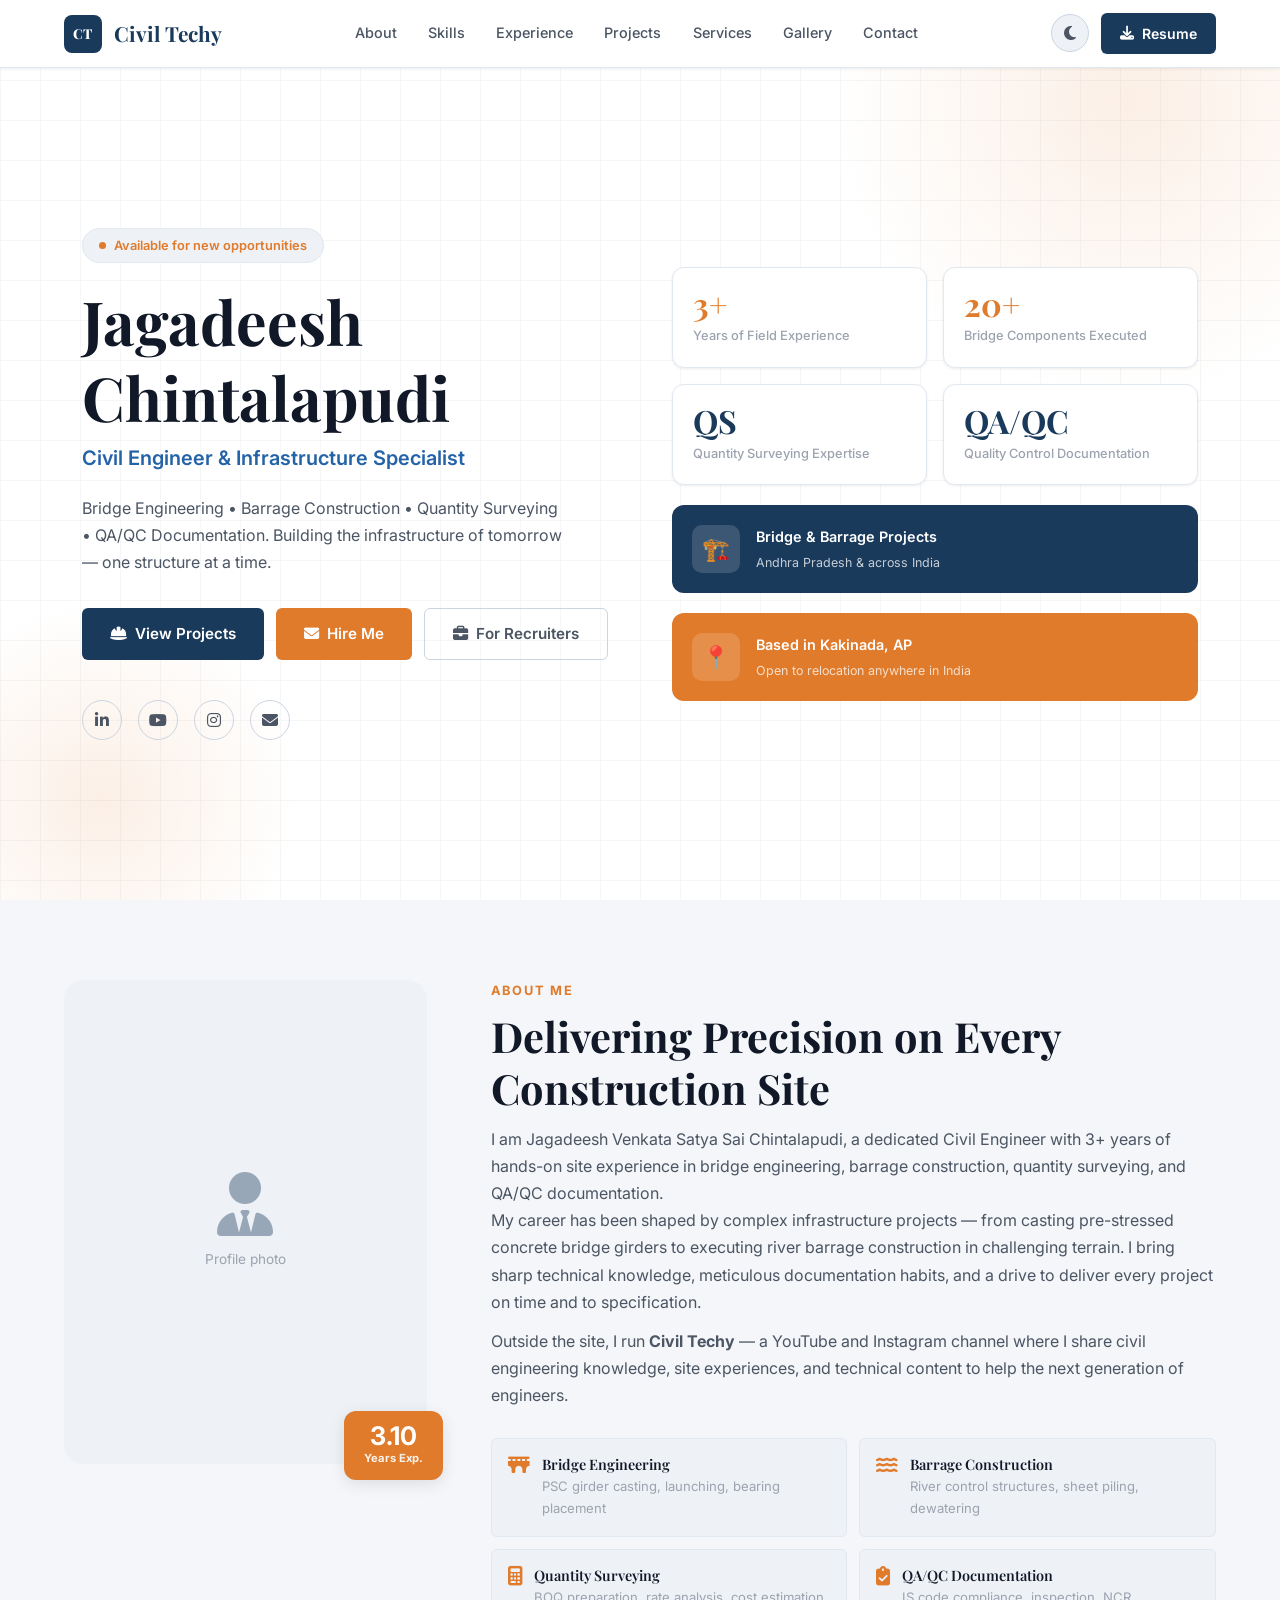
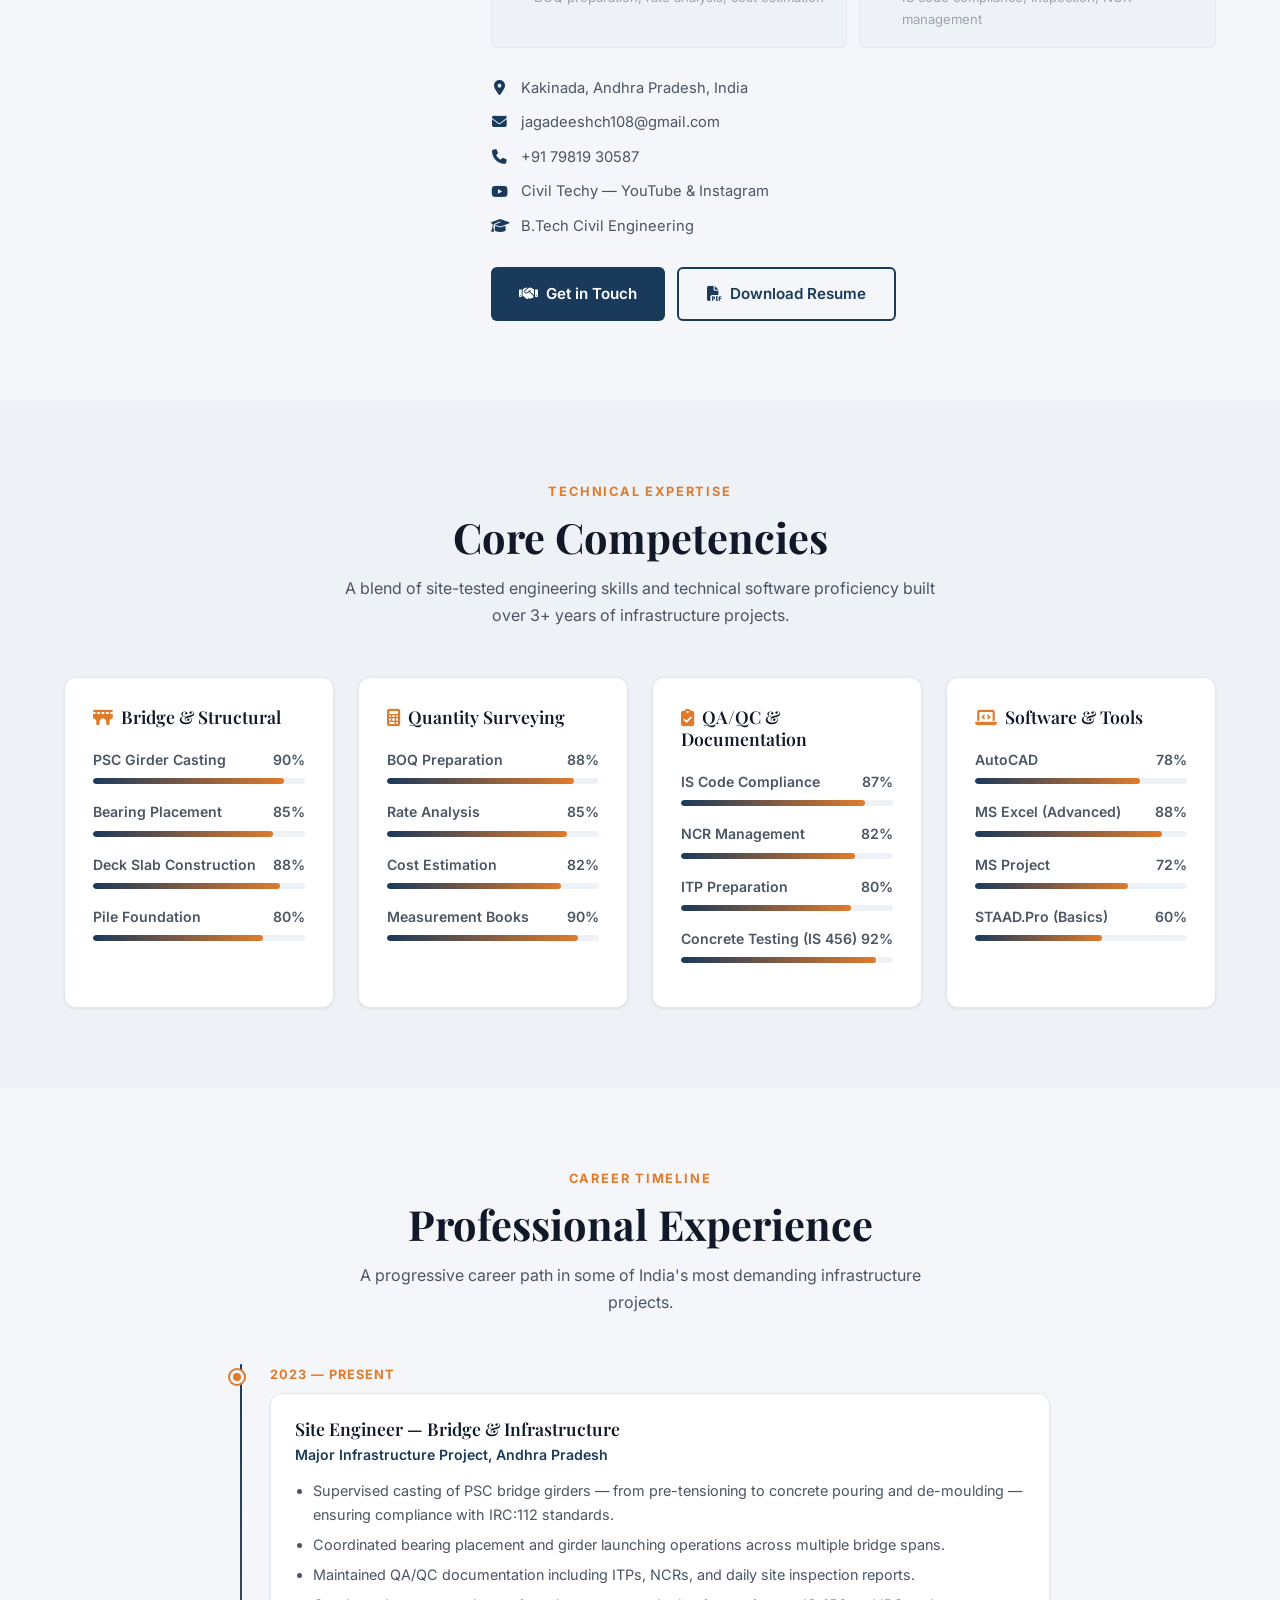
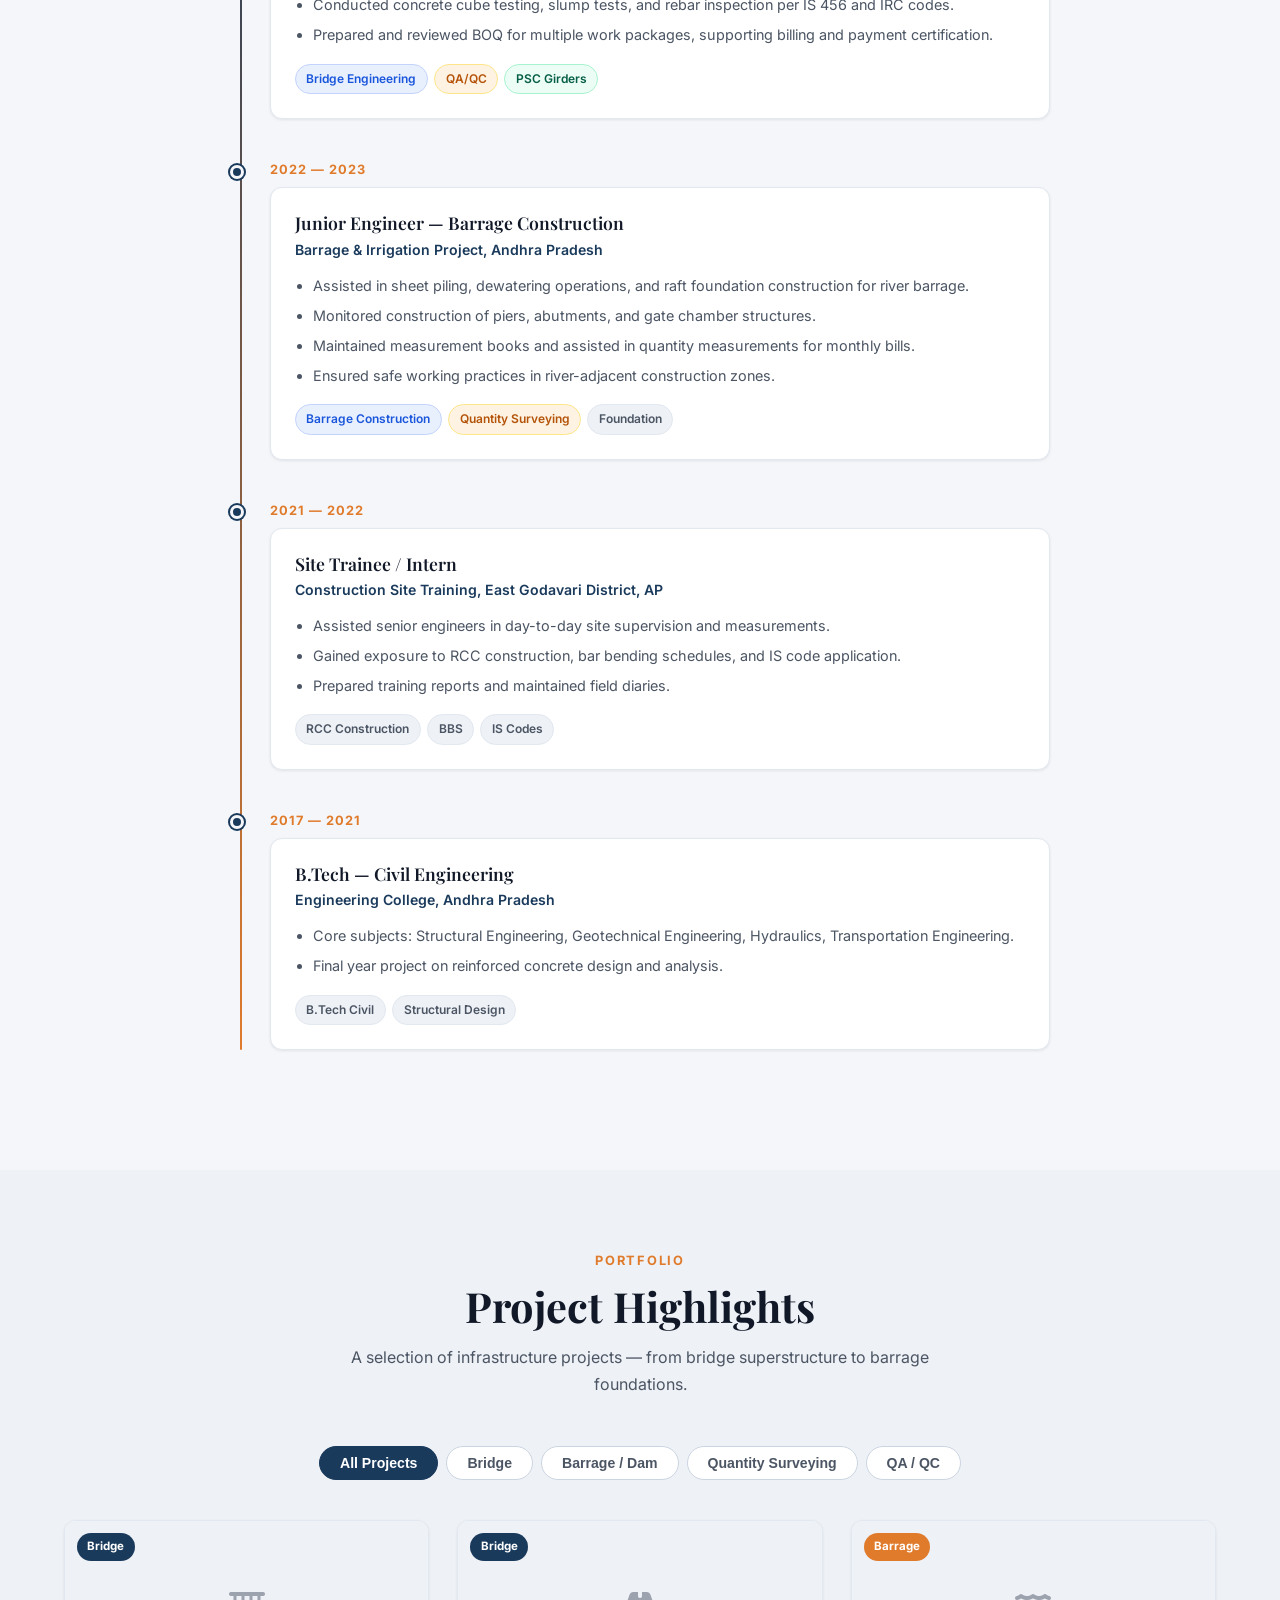
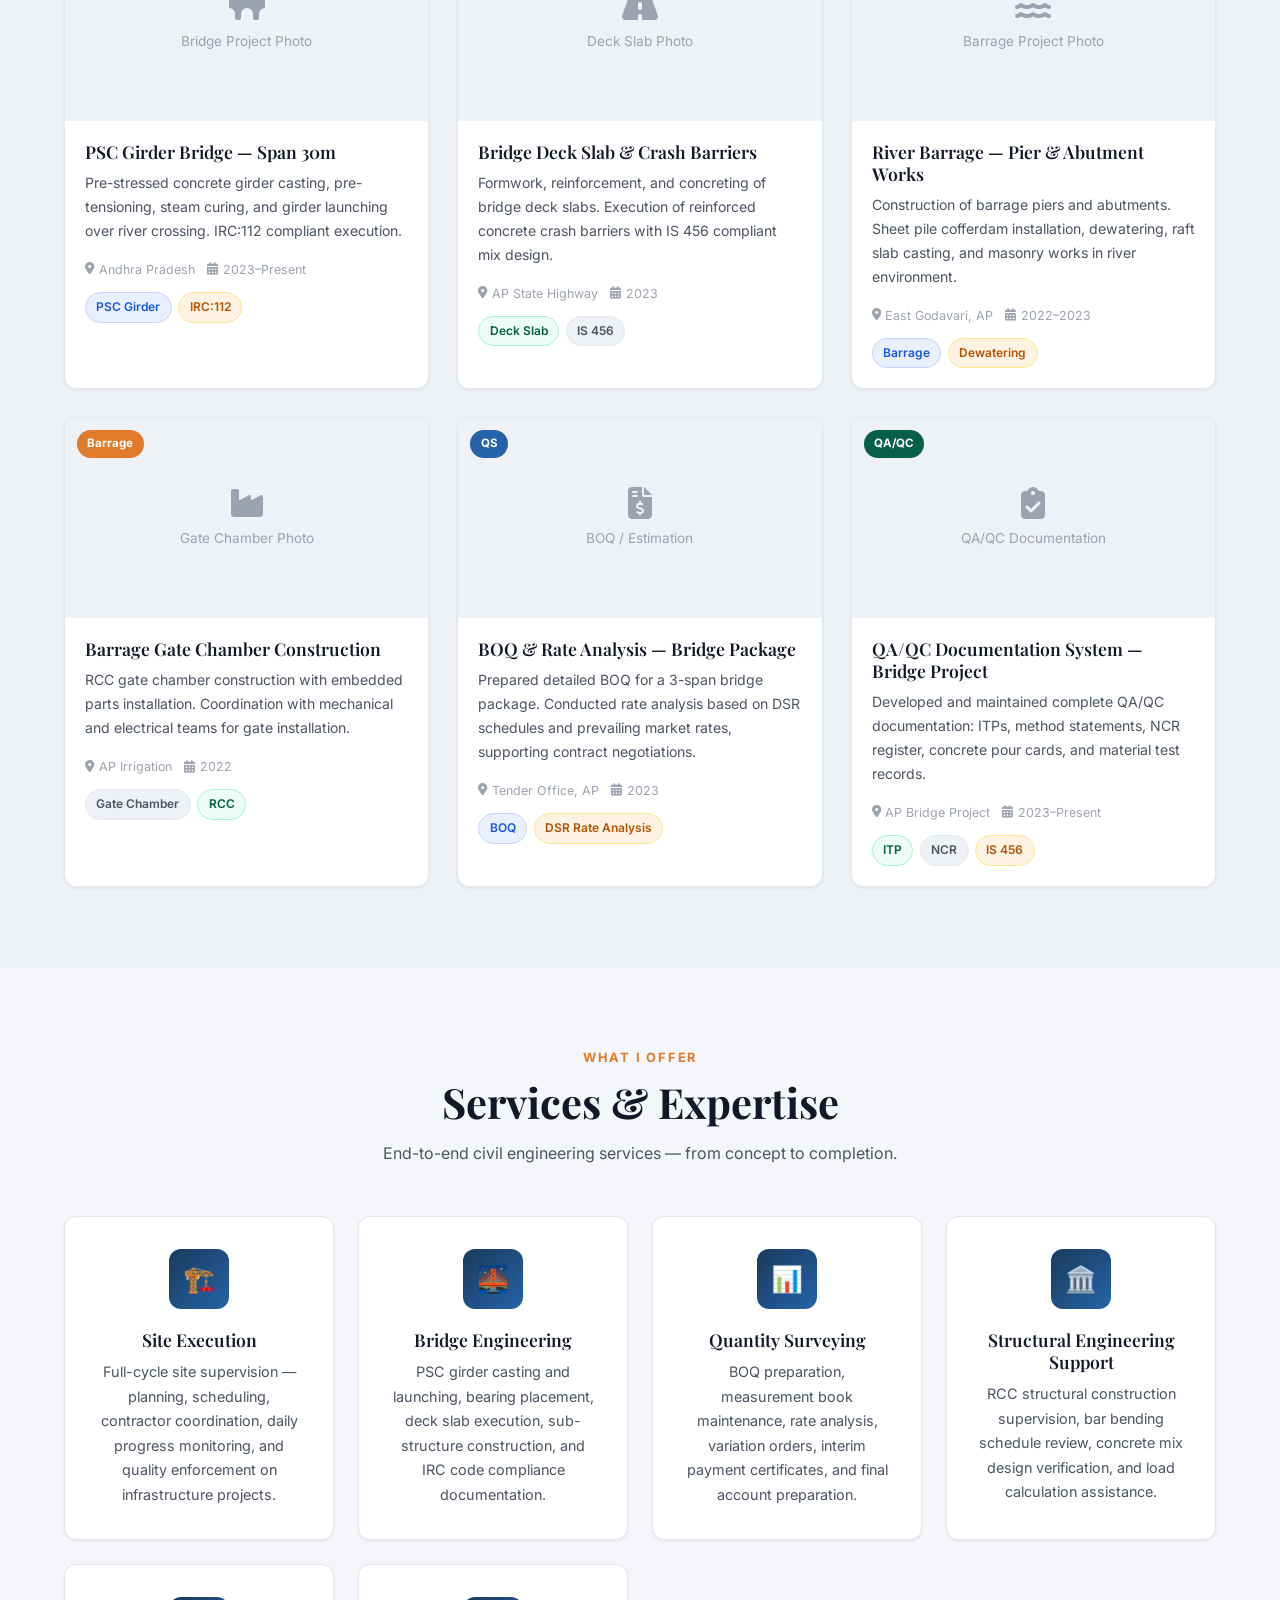
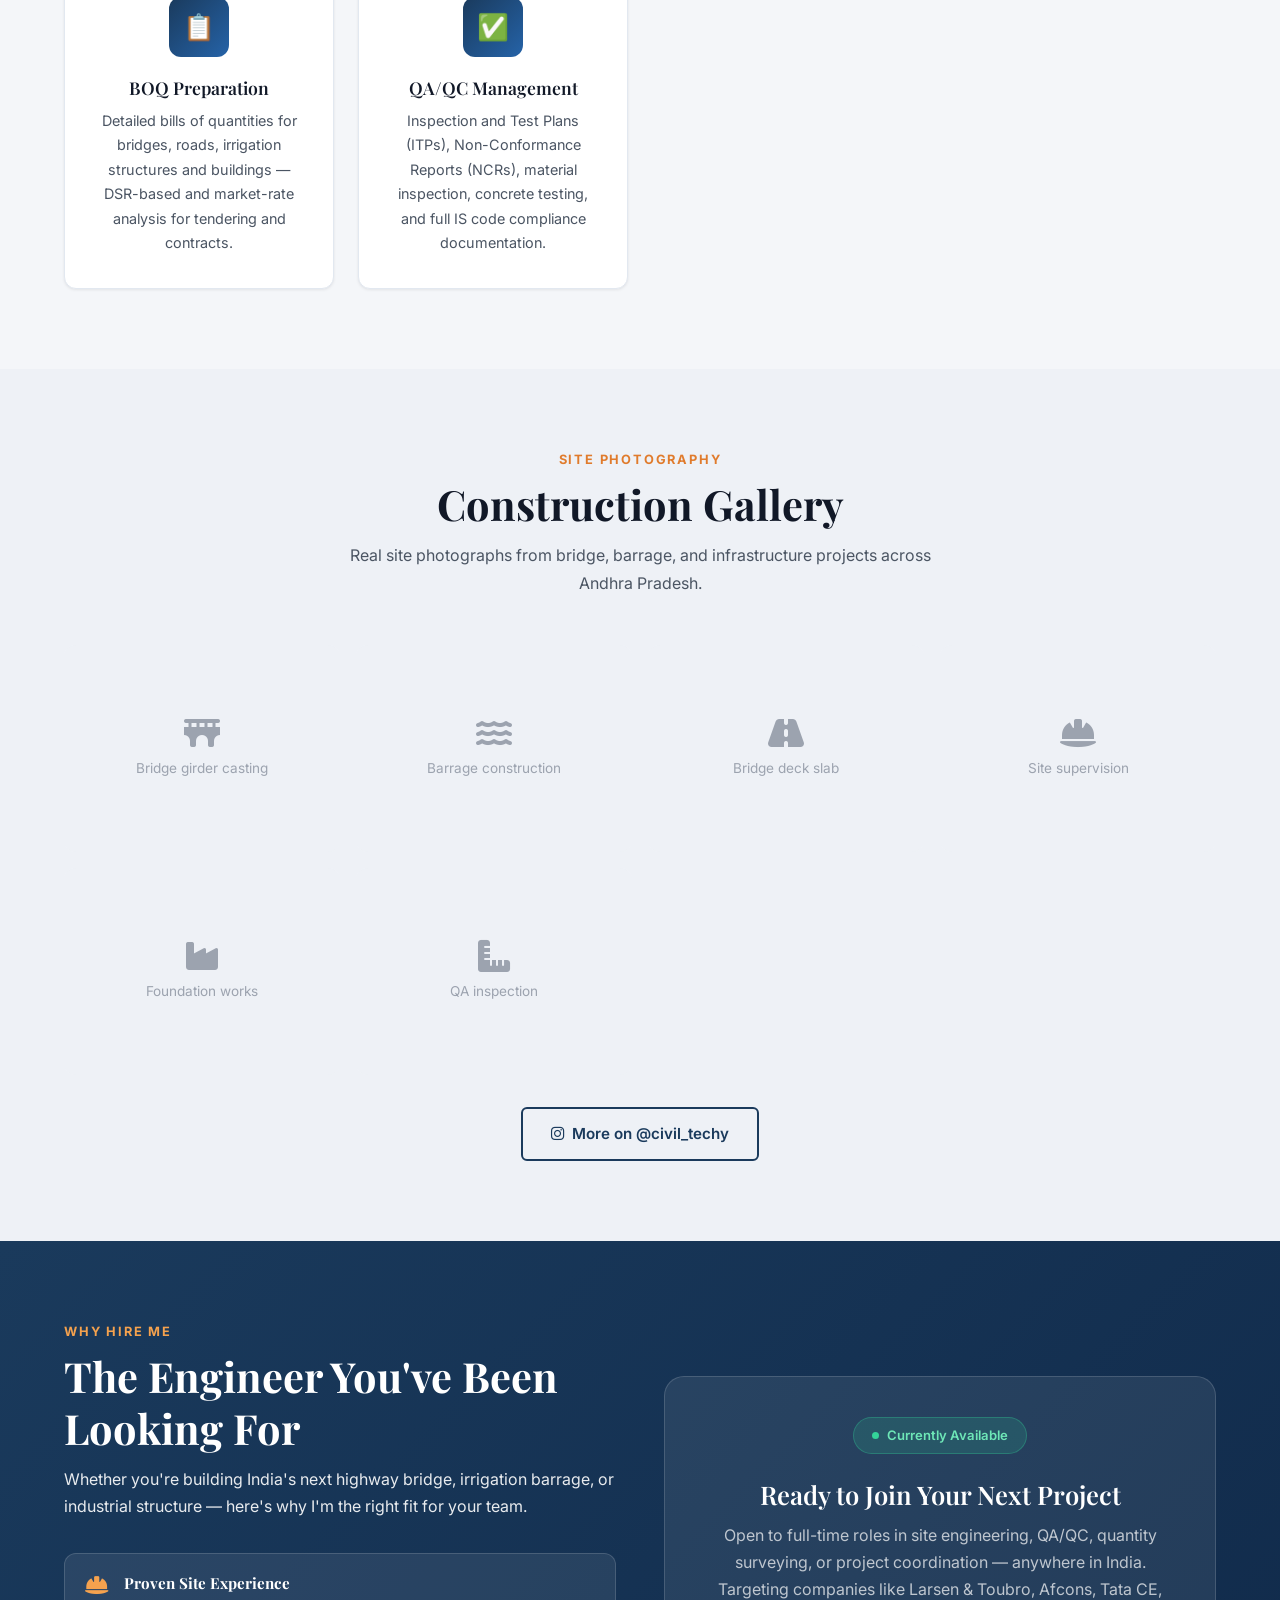
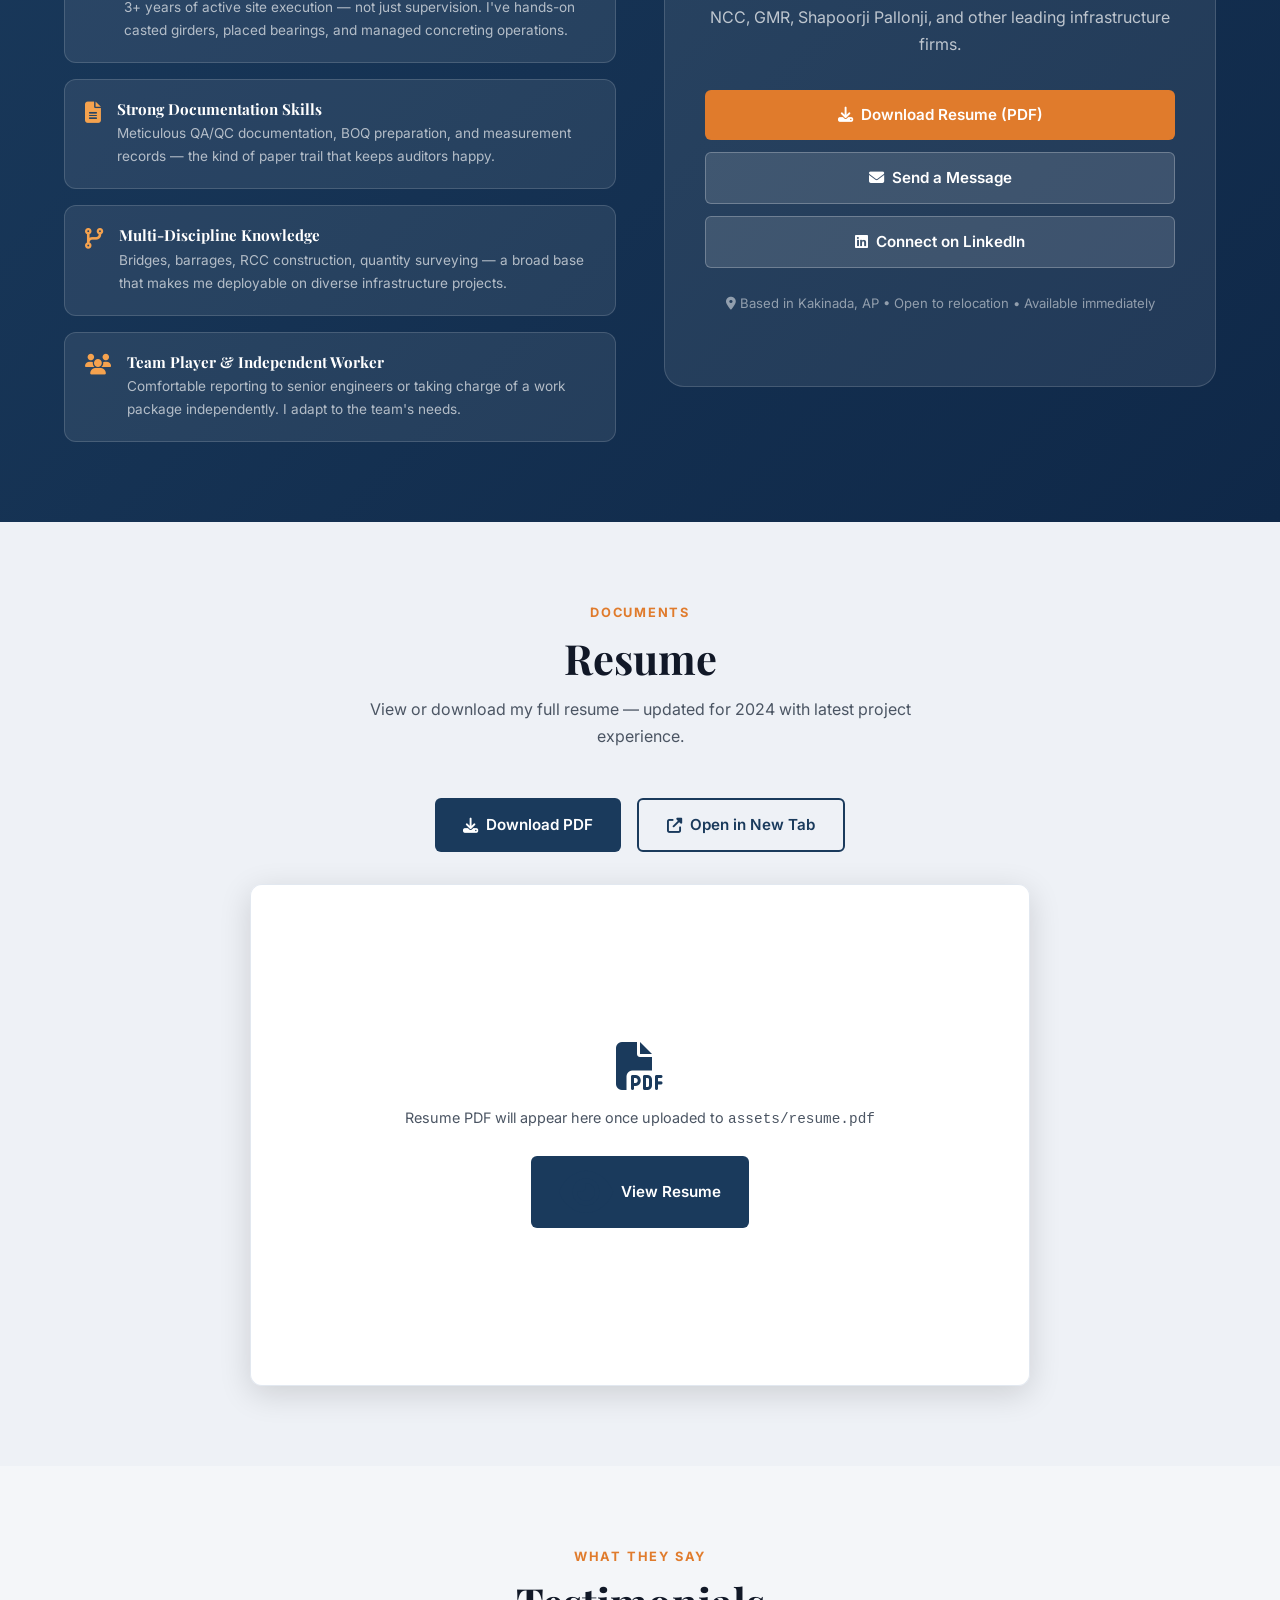
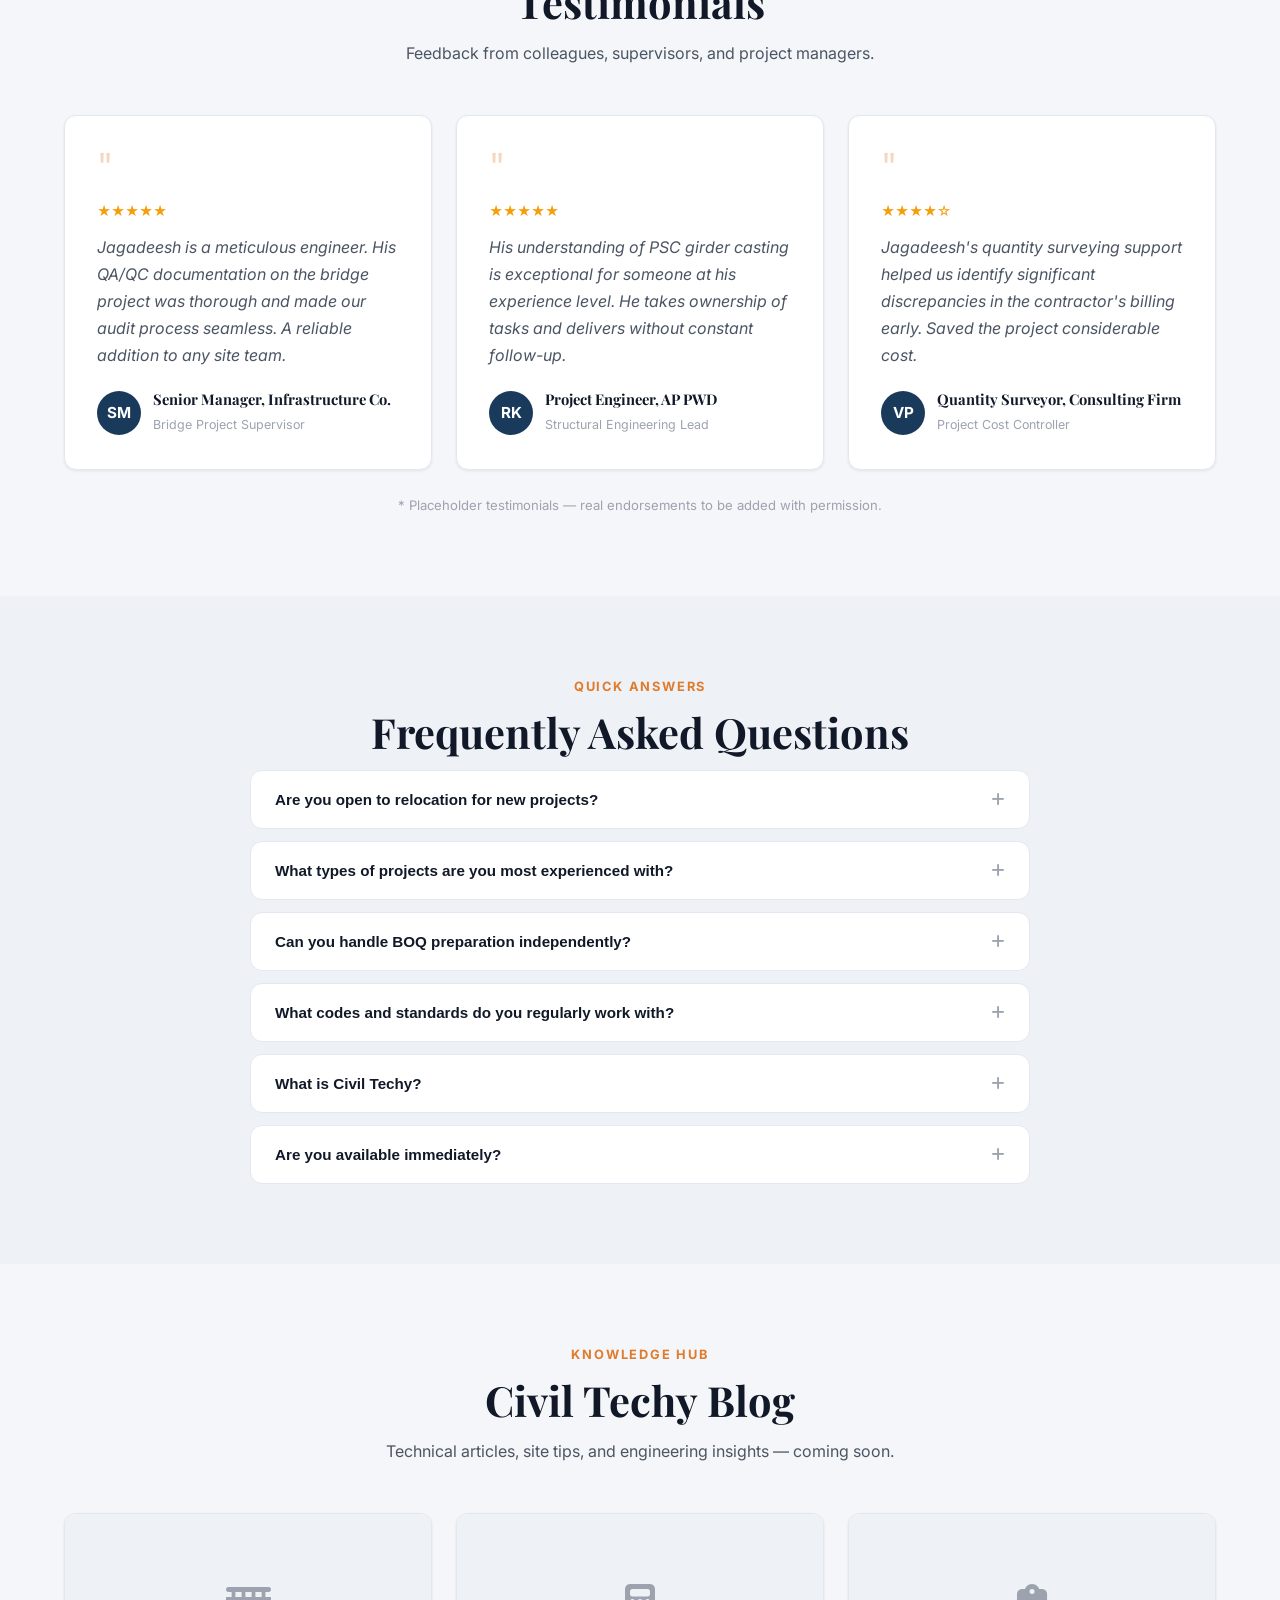
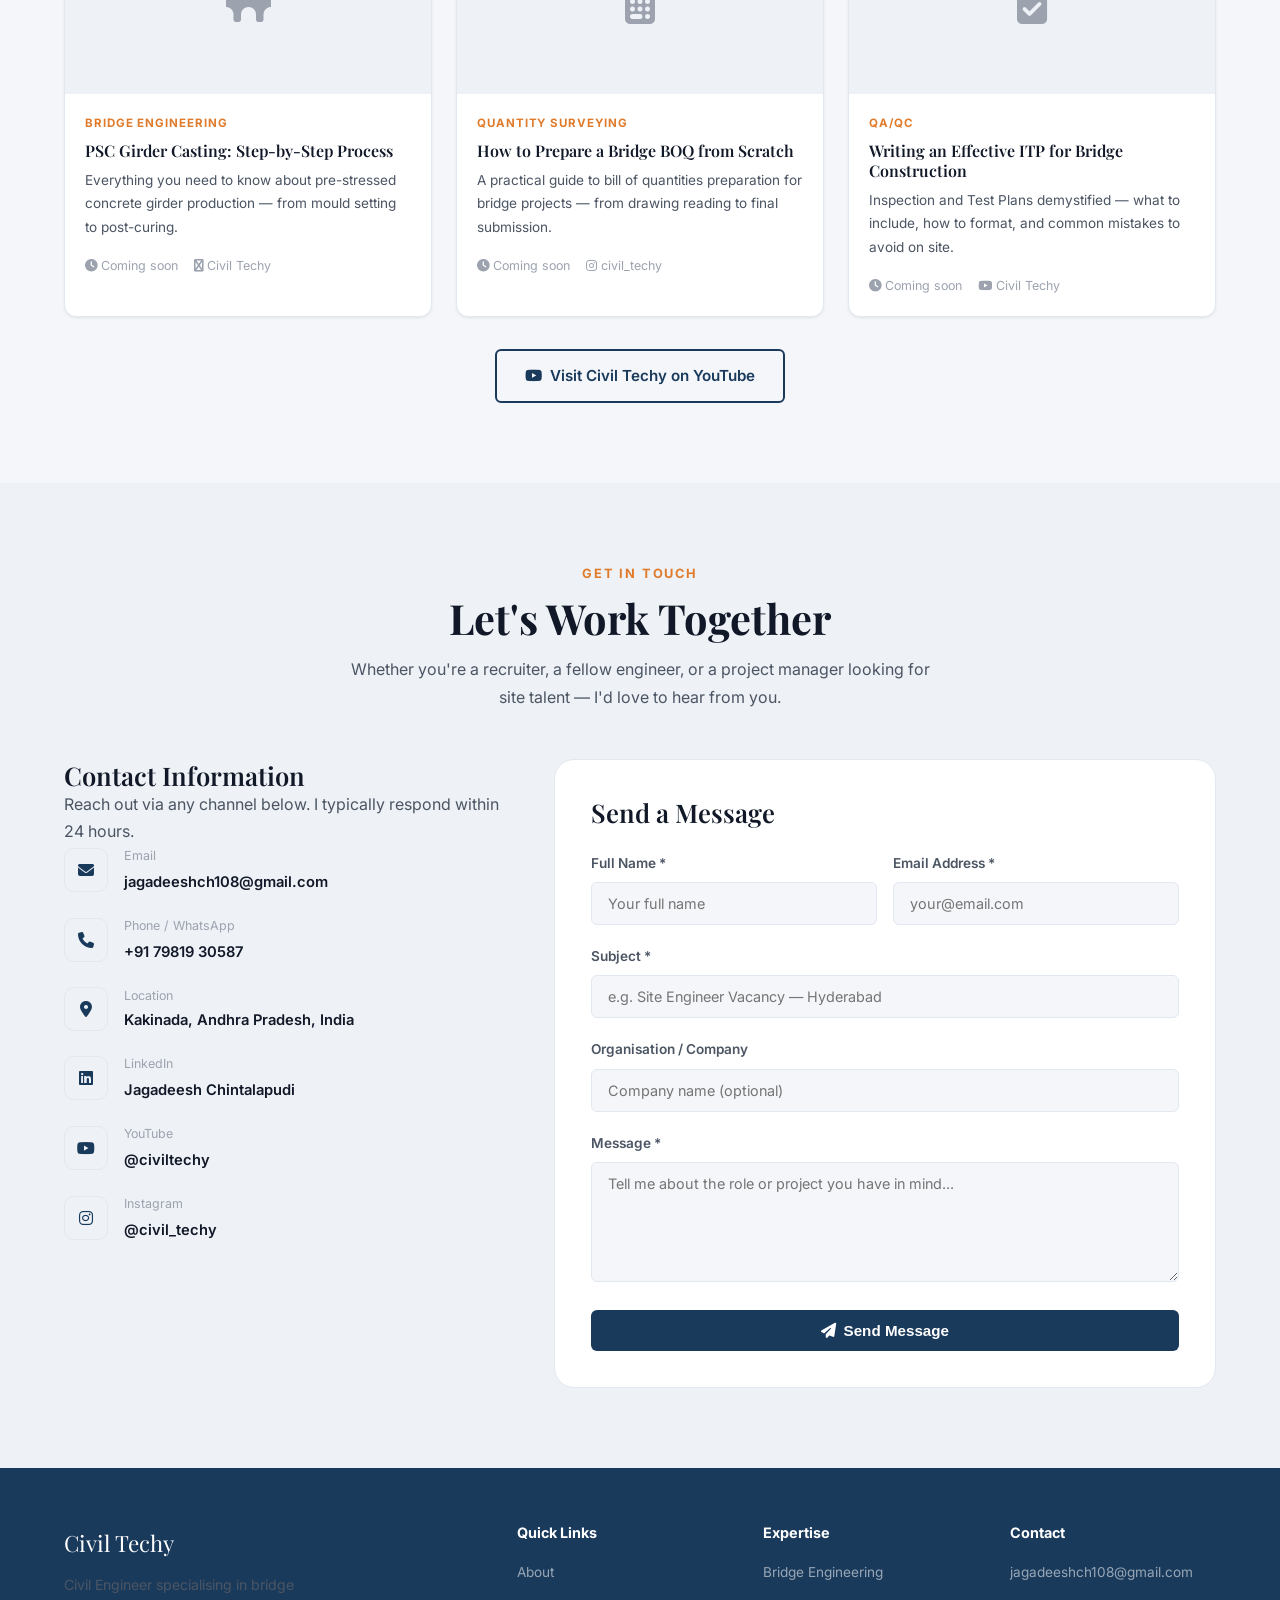
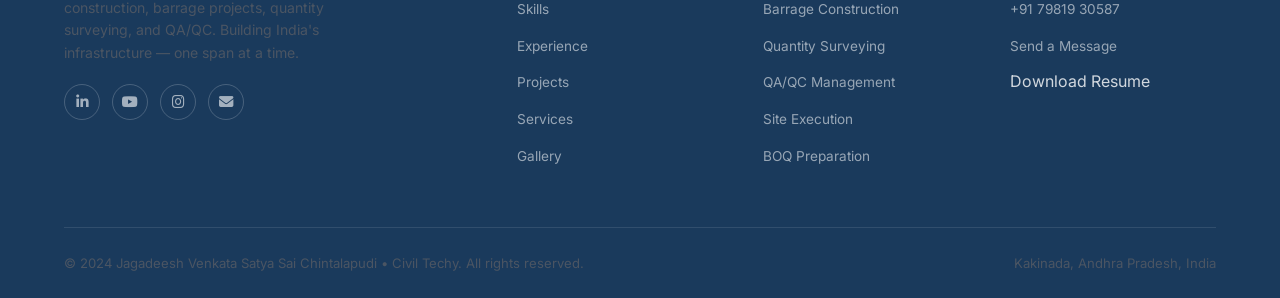
==== index.html @ 666340fe "Update index.html" ====
<!DOCTYPE html>
<html lang="en" data-theme="light">
<head>
  <!-- ── META ── -->
  <meta charset="UTF-8" />
  <meta name="viewport" content="width=device-width, initial-scale=1.0" />
  <meta name="description" content="Jagadeesh Venkata Satya Sai Chintalapudi — Civil Engineer specialising in Bridge Engineering, Barrage Construction, Quantity Surveying and QA/QC. Based in Kakinada, Andhra Pradesh." />
  <meta name="keywords" content="civil engineer, bridge engineering, barrage construction, quantity surveying, QA QC, Larsen Toubro, Afcons, NCC, infrastructure, Kakinada, Andhra Pradesh, Civil Techy" />
  <meta name="author" content="Jagadeesh Venkata Satya Sai Chintalapudi" />
  <meta property="og:title" content="Jagadeesh Chintalapudi — Civil Engineer Portfolio" />
  <meta property="og:description" content="Bridge & Infrastructure Engineer | 3+ Years Experience | QA/QC | Quantity Surveying" />
  <meta property="og:type" content="website" />
  <title>Jagadeesh Chintalapudi | Civil Engineer — Bridge & Infrastructure</title>

  <!-- ── JSON-LD STRUCTURED DATA ── -->
  <script type="application/ld+json">
  {
    "@context": "https://schema.org",
    "@type": "Person",
    "name": "Jagadeesh Venkata Satya Sai Chintalapudi",
    "jobTitle": "Civil Engineer",
    "description": "Civil Engineer specialising in Bridge Engineering, Barrage Construction, Quantity Surveying and QA/QC documentation with 3+ years of hands-on site experience.",
    "email": "jagadeeshch108@gmail.com",
    "telephone": "+917981930587",
    "address": {
      "@type": "PostalAddress",
      "addressLocality": "Kakinada",
      "addressRegion": "Andhra Pradesh",
      "addressCountry": "IN"
    },
    "url": "https://jagadeesh-civil.github.io",
    "sameAs": [
      "https://www.linkedin.com/in/jagadeeesh-venkata-satya-sai-chintalapudi-1284a1164/",
      "https://www.youtube.com/@civiltechy",
      "https://www.instagram.com/civil_techy"
    ]
  }
  </script>

  <!-- ── FONTS ── -->
  <link rel="preconnect" href="https://fonts.googleapis.com" />
  <link rel="preconnect" href="https://fonts.gstatic.com" crossorigin />
  <link href="https://fonts.googleapis.com/css2?family=Inter:wght@400;500;600;700&family=Playfair+Display:wght@600;700&display=swap" rel="stylesheet" />

  <!-- ── ICONS ── -->
  <link rel="stylesheet" href="https://cdnjs.cloudflare.com/ajax/libs/font-awesome/6.5.0/css/all.min.css" />

  <!-- ── STYLESHEET ── -->
  <link rel="stylesheet" href="style.css">

  <!-- ── PWA MANIFEST ── -->
  <link rel="manifest" href="manifest.json" />
  <meta name="theme-color" content="#1a3a5c" />
</head>

<body>

<!-- ════════════════════════════════════════════════
     NAVIGATION
════════════════════════════════════════════════ -->
<nav class="navbar" role="navigation" aria-label="Main navigation">
  <div class="nav-inner">
    <!-- Logo -->
    <a href="#hero" class="nav-logo" aria-label="Home">
      <span class="logo-badge">CT</span>
      Civil Techy
    </a>

    <!-- Desktop links -->
    <div class="nav-links" role="list">
      <a href="#about"      role="listitem">About</a>
      <a href="#skills"     role="listitem">Skills</a>
      <a href="#experience" role="listitem">Experience</a>
      <a href="#projects"   role="listitem">Projects</a>
      <a href="#services"   role="listitem">Services</a>
      <a href="#gallery"    role="listitem">Gallery</a>
      <a href="#contact"    role="listitem">Contact</a>
    </div>

    <!-- Actions -->
    <div class="nav-actions">
      <button class="theme-btn" onclick="toggleTheme()" aria-label="Toggle dark mode">
        <i class="fas fa-moon"></i>
      </button>
      <a href="assets/resume.pdf" download class="btn btn-primary" style="padding:.55rem 1.2rem;font-size:.88rem;">
        <i class="fas fa-download"></i> Resume
      </a>
    </div>

    <!-- Hamburger -->
    <button class="hamburger" aria-label="Open menu" aria-expanded="false">
      <span></span><span></span><span></span>
    </button>
  </div>
</nav>

<!-- Mobile nav -->
<div class="mobile-nav" role="menu" aria-label="Mobile navigation">
  <a href="#about">About</a>
  <a href="#skills">Skills</a>
  <a href="#experience">Experience</a>
  <a href="#projects">Projects</a>
  <a href="#services">Services</a>
  <a href="#gallery">Gallery</a>
  <a href="#recruiter">For Recruiters</a>
  <a href="#contact">Contact</a>
</div>


<!-- ════════════════════════════════════════════════
     HERO
════════════════════════════════════════════════ -->
<section id="hero" aria-label="Introduction">
  <div class="hero-bg">
    <div class="hero-blueprint"></div>
    <div class="hero-accent-circle c1"></div>
    <div class="hero-accent-circle c2"></div>
  </div>

  <div class="hero-inner">
    <!-- Left: Text -->
    <div>
      <div class="hero-tag">
        <span class="dot"></span>
        Available for new opportunities
      </div>

      <h1 class="hero-name">Jagadeesh<br>Chintalapudi</h1>
      <p class="hero-title">Civil Engineer &amp; Infrastructure Specialist</p>
      <p class="hero-desc">
        Bridge Engineering &bull; Barrage Construction &bull; Quantity Surveying &bull; QA/QC Documentation.
        Building the infrastructure of tomorrow — one structure at a time.
      </p>

      <div class="hero-cta">
        <a href="#projects"  class="btn btn-primary"><i class="fas fa-hard-hat"></i> View Projects</a>
        <a href="#contact"   class="btn btn-accent"><i class="fas fa-envelope"></i> Hire Me</a>
        <a href="#recruiter" class="btn btn-ghost"><i class="fas fa-briefcase"></i> For Recruiters</a>
      </div>

      <div class="hero-socials" aria-label="Social media links">
        <a href="https://www.linkedin.com/in/jagadeeesh-venkata-satya-sai-chintalapudi-1284a1164/" target="_blank" rel="noopener" class="hero-social-link" aria-label="LinkedIn"><i class="fab fa-linkedin-in"></i></a>
        <a href="https://www.youtube.com/@civiltechy"  target="_blank" rel="noopener" class="hero-social-link" aria-label="YouTube"><i class="fab fa-youtube"></i></a>
        <a href="https://www.instagram.com/civil_techy" target="_blank" rel="noopener" class="hero-social-link" aria-label="Instagram"><i class="fab fa-instagram"></i></a>
        <a href="mailto:jagadeeshch108@gmail.com" class="hero-social-link" aria-label="Email"><i class="fas fa-envelope"></i></a>
      </div>
    </div>

    <!-- Right: Stats -->
    <div class="hero-visual">
      <div class="hero-stat-grid">
        <div class="hero-stat">
          <div class="stat-num"><span class="counter-num" data-target="3">0</span><span>+</span></div>
          <div class="stat-label">Years of Field Experience</div>
        </div>
        <div class="hero-stat">
          <div class="stat-num"><span class="counter-num" data-target="20">0</span><span>+</span></div>
          <div class="stat-label">Bridge Components Executed</div>
        </div>
        <div class="hero-stat">
          <div class="stat-num">QS</div>
          <div class="stat-label">Quantity Surveying Expertise</div>
        </div>
        <div class="hero-stat">
          <div class="stat-num">QA/QC</div>
          <div class="stat-label">Quality Control Documentation</div>
        </div>
      </div>

      <div class="hero-card">
        <div class="hc-icon">🏗️</div>
        <div>
          <div class="hc-text">Bridge & Barrage Projects</div>
          <div class="hc-sub">Andhra Pradesh &amp; across India</div>
        </div>
      </div>

      <div class="hero-card" style="background: var(--accent);">
        <div class="hc-icon">📍</div>
        <div>
          <div class="hc-text">Based in Kakinada, AP</div>
          <div class="hc-sub">Open to relocation anywhere in India</div>
        </div>
      </div>
    </div>
  </div>
</section>


<!-- ════════════════════════════════════════════════
     ABOUT
════════════════════════════════════════════════ -->
<section id="about" class="section">
  <div class="container">
    <div class="about-grid">

      <!-- Image -->
      <div class="about-image-wrap" data-aos="fade-right">
        <div style="width:100%;aspect-ratio:3/4;background:var(--surface-2);border-radius:var(--radius-lg);display:flex;align-items:center;justify-content:center;color:var(--text-muted);font-size:.85rem;flex-direction:column;gap:.75rem;">
          <i class="fas fa-user-tie" style="font-size:4rem;color:var(--primary);opacity:.4;"></i>
          <span>Profile photo</span>
        </div>
        <div class="about-badge">
          <div class="badge-num">3.10</div>
          <div class="badge-label">Years Exp.</div>
        </div>
      </div>

      <!-- Content -->
      <div data-aos="fade-left">
        <span class="section-label">About Me</span>
        <h2 class="section-title">Delivering Precision on Every Construction Site</h2>
        <p class="lead">
          I am Jagadeesh Venkata Satya Sai Chintalapudi, a dedicated Civil Engineer with 3+ years of hands-on site experience in bridge engineering, barrage construction, quantity surveying, and QA/QC documentation.
        </p>
        <p>
          My career has been shaped by complex infrastructure projects — from casting pre-stressed concrete bridge girders to executing river barrage construction in challenging terrain. I bring sharp technical knowledge, meticulous documentation habits, and a drive to deliver every project on time and to specification.
        </p>
        <p style="margin-top:.75rem;">
          Outside the site, I run <strong>Civil Techy</strong> — a YouTube and Instagram channel where I share civil engineering knowledge, site experiences, and technical content to help the next generation of engineers.
        </p>

        <div class="about-highlights">
          <div class="about-highlight">
            <i class="fas fa-bridge ah-icon"></i>
            <div class="ah-text">
              <h5>Bridge Engineering</h5>
              <p>PSC girder casting, launching, bearing placement</p>
            </div>
          </div>
          <div class="about-highlight">
            <i class="fas fa-water ah-icon"></i>
            <div class="ah-text">
              <h5>Barrage Construction</h5>
              <p>River control structures, sheet piling, dewatering</p>
            </div>
          </div>
          <div class="about-highlight">
            <i class="fas fa-calculator ah-icon"></i>
            <div class="ah-text">
              <h5>Quantity Surveying</h5>
              <p>BOQ preparation, rate analysis, cost estimation</p>
            </div>
          </div>
          <div class="about-highlight">
            <i class="fas fa-clipboard-check ah-icon"></i>
            <div class="ah-text">
              <h5>QA/QC Documentation</h5>
              <p>IS code compliance, inspection, NCR management</p>
            </div>
          </div>
        </div>

        <ul class="about-info-list">
          <li><i class="fas fa-map-marker-alt"></i> Kakinada, Andhra Pradesh, India</li>
          <li><i class="fas fa-envelope"></i> jagadeeshch108@gmail.com</li>
          <li><i class="fas fa-phone"></i> +91 79819 30587</li>
          <li><i class="fab fa-youtube"></i> Civil Techy — YouTube &amp; Instagram</li>
          <li><i class="fas fa-graduation-cap"></i> B.Tech Civil Engineering</li>
        </ul>

        <div style="margin-top:1.75rem;display:flex;gap:.75rem;flex-wrap:wrap;">
          <a href="#contact"           class="btn btn-primary"><i class="fas fa-handshake"></i> Get in Touch</a>
          <a href="assets/resume.pdf"  download class="btn btn-outline"><i class="fas fa-file-pdf"></i> Download Resume</a>
        </div>
      </div>
    </div>
  </div>
</section>


<!-- ════════════════════════════════════════════════
     SKILLS
════════════════════════════════════════════════ -->
<section id="skills" class="section section-alt">
  <div class="container">
    <div class="text-center">
      <span class="section-label">Technical Expertise</span>
      <h2 class="section-title">Core Competencies</h2>
      <p class="section-subtitle">A blend of site-tested engineering skills and technical software proficiency built over 3+ years of infrastructure projects.</p>
    </div>

    <div class="skills-grid">

      <!-- Structural / Bridge -->
      <div class="card skill-category" data-aos="fade-up">
        <h4><i class="fas fa-bridge" style="color:var(--accent);margin-right:.5rem;"></i>Bridge & Structural</h4>
        <div class="skill-item">
          <div class="skill-header"><span>PSC Girder Casting</span><span>90%</span></div>
          <div class="skill-bar"><div class="skill-fill" data-pct="90"></div></div>
        </div>
        <div class="skill-item">
          <div class="skill-header"><span>Bearing Placement</span><span>85%</span></div>
          <div class="skill-bar"><div class="skill-fill" data-pct="85"></div></div>
        </div>
        <div class="skill-item">
          <div class="skill-header"><span>Deck Slab Construction</span><span>88%</span></div>
          <div class="skill-bar"><div class="skill-fill" data-pct="88"></div></div>
        </div>
        <div class="skill-item">
          <div class="skill-header"><span>Pile Foundation</span><span>80%</span></div>
          <div class="skill-bar"><div class="skill-fill" data-pct="80"></div></div>
        </div>
      </div>

      <!-- QS / Estimation -->
      <div class="card skill-category" data-aos="fade-up" data-aos-delay="100">
        <h4><i class="fas fa-calculator" style="color:var(--accent);margin-right:.5rem;"></i>Quantity Surveying</h4>
        <div class="skill-item">
          <div class="skill-header"><span>BOQ Preparation</span><span>88%</span></div>
          <div class="skill-bar"><div class="skill-fill" data-pct="88"></div></div>
        </div>
        <div class="skill-item">
          <div class="skill-header"><span>Rate Analysis</span><span>85%</span></div>
          <div class="skill-bar"><div class="skill-fill" data-pct="85"></div></div>
        </div>
        <div class="skill-item">
          <div class="skill-header"><span>Cost Estimation</span><span>82%</span></div>
          <div class="skill-bar"><div class="skill-fill" data-pct="82"></div></div>
        </div>
        <div class="skill-item">
          <div class="skill-header"><span>Measurement Books</span><span>90%</span></div>
          <div class="skill-bar"><div class="skill-fill" data-pct="90"></div></div>
        </div>
      </div>

      <!-- QA/QC -->
      <div class="card skill-category" data-aos="fade-up" data-aos-delay="200">
        <h4><i class="fas fa-clipboard-check" style="color:var(--accent);margin-right:.5rem;"></i>QA/QC & Documentation</h4>
        <div class="skill-item">
          <div class="skill-header"><span>IS Code Compliance</span><span>87%</span></div>
          <div class="skill-bar"><div class="skill-fill" data-pct="87"></div></div>
        </div>
        <div class="skill-item">
          <div class="skill-header"><span>NCR Management</span><span>82%</span></div>
          <div class="skill-bar"><div class="skill-fill" data-pct="82"></div></div>
        </div>
        <div class="skill-item">
          <div class="skill-header"><span>ITP Preparation</span><span>80%</span></div>
          <div class="skill-bar"><div class="skill-fill" data-pct="80"></div></div>
        </div>
        <div class="skill-item">
          <div class="skill-header"><span>Concrete Testing (IS 456)</span><span>92%</span></div>
          <div class="skill-bar"><div class="skill-fill" data-pct="92"></div></div>
        </div>
      </div>

      <!-- Software -->
      <div class="card skill-category" data-aos="fade-up" data-aos-delay="300">
        <h4><i class="fas fa-laptop-code" style="color:var(--accent);margin-right:.5rem;"></i>Software & Tools</h4>
        <div class="skill-item">
          <div class="skill-header"><span>AutoCAD</span><span>78%</span></div>
          <div class="skill-bar"><div class="skill-fill" data-pct="78"></div></div>
        </div>
        <div class="skill-item">
          <div class="skill-header"><span>MS Excel (Advanced)</span><span>88%</span></div>
          <div class="skill-bar"><div class="skill-fill" data-pct="88"></div></div>
        </div>
        <div class="skill-item">
          <div class="skill-header"><span>MS Project</span><span>72%</span></div>
          <div class="skill-bar"><div class="skill-fill" data-pct="72"></div></div>
        </div>
        <div class="skill-item">
          <div class="skill-header"><span>STAAD.Pro (Basics)</span><span>60%</span></div>
          <div class="skill-bar"><div class="skill-fill" data-pct="60"></div></div>
        </div>
      </div>

    </div><!-- /skills-grid -->
  </div>
</section>


<!-- ════════════════════════════════════════════════
     EXPERIENCE
════════════════════════════════════════════════ -->
<section id="experience" class="section">
  <div class="container">
    <div class="text-center" data-aos="fade-up">
      <span class="section-label">Career Timeline</span>
      <h2 class="section-title">Professional Experience</h2>
      <p class="section-subtitle">A progressive career path in some of India's most demanding infrastructure projects.</p>
    </div>

    <div class="timeline" style="max-width:820px;margin:0 auto;">

      <!-- Current role -->
      <div class="timeline-item">
        <div class="timeline-dot accent"></div>
        <div class="timeline-date">2023 — Present</div>
        <div class="timeline-card">
          <h4>Site Engineer — Bridge &amp; Infrastructure</h4>
          <div class="org">Major Infrastructure Project, Andhra Pradesh</div>
          <ul>
            <li>Supervised casting of PSC bridge girders — from pre-tensioning to concrete pouring and de-moulding — ensuring compliance with IRC:112 standards.</li>
            <li>Coordinated bearing placement and girder launching operations across multiple bridge spans.</li>
            <li>Maintained QA/QC documentation including ITPs, NCRs, and daily site inspection reports.</li>
            <li>Conducted concrete cube testing, slump tests, and rebar inspection per IS 456 and IRC codes.</li>
            <li>Prepared and reviewed BOQ for multiple work packages, supporting billing and payment certification.</li>
          </ul>
          <div class="timeline-tags">
            <span class="tag blue">Bridge Engineering</span>
            <span class="tag amber">QA/QC</span>
            <span class="tag green">PSC Girders</span>
          </div>
        </div>
      </div>

      <!-- Barrage project -->
      <div class="timeline-item">
        <div class="timeline-dot"></div>
        <div class="timeline-date">2022 — 2023</div>
        <div class="timeline-card">
          <h4>Junior Engineer — Barrage Construction</h4>
          <div class="org">Barrage &amp; Irrigation Project, Andhra Pradesh</div>
          <ul>
            <li>Assisted in sheet piling, dewatering operations, and raft foundation construction for river barrage.</li>
            <li>Monitored construction of piers, abutments, and gate chamber structures.</li>
            <li>Maintained measurement books and assisted in quantity measurements for monthly bills.</li>
            <li>Ensured safe working practices in river-adjacent construction zones.</li>
          </ul>
          <div class="timeline-tags">
            <span class="tag blue">Barrage Construction</span>
            <span class="tag amber">Quantity Surveying</span>
            <span class="tag">Foundation</span>
          </div>
        </div>
      </div>

      <!-- Internship -->
      <div class="timeline-item">
        <div class="timeline-dot"></div>
        <div class="timeline-date">2021 — 2022</div>
        <div class="timeline-card">
          <h4>Site Trainee / Intern</h4>
          <div class="org">Construction Site Training, East Godavari District, AP</div>
          <ul>
            <li>Assisted senior engineers in day-to-day site supervision and measurements.</li>
            <li>Gained exposure to RCC construction, bar bending schedules, and IS code application.</li>
            <li>Prepared training reports and maintained field diaries.</li>
          </ul>
          <div class="timeline-tags">
            <span class="tag">RCC Construction</span>
            <span class="tag">BBS</span>
            <span class="tag">IS Codes</span>
          </div>
        </div>
      </div>

      <!-- Education -->
      <div class="timeline-item">
        <div class="timeline-dot"></div>
        <div class="timeline-date">2017 — 2021</div>
        <div class="timeline-card">
          <h4>B.Tech — Civil Engineering</h4>
          <div class="org">Engineering College, Andhra Pradesh</div>
          <ul>
            <li>Core subjects: Structural Engineering, Geotechnical Engineering, Hydraulics, Transportation Engineering.</li>
            <li>Final year project on reinforced concrete design and analysis.</li>
          </ul>
          <div class="timeline-tags">
            <span class="tag">B.Tech Civil</span>
            <span class="tag">Structural Design</span>
          </div>
        </div>
      </div>

    </div><!-- /timeline -->
  </div>
</section>


<!-- ════════════════════════════════════════════════
     PROJECTS
════════════════════════════════════════════════ -->
<section id="projects" class="section section-alt">
  <div class="container">
    <div class="text-center" data-aos="fade-up">
      <span class="section-label">Portfolio</span>
      <h2 class="section-title">Project Highlights</h2>
      <p class="section-subtitle">A selection of infrastructure projects — from bridge superstructure to barrage foundations.</p>
    </div>

    <!-- Filter buttons -->
    <div class="filter-bar" role="group" aria-label="Filter projects">
      <button class="filter-btn active"          data-filter="all">All Projects</button>
      <button class="filter-btn"                 data-filter="bridge">Bridge</button>
      <button class="filter-btn"                 data-filter="barrage">Barrage / Dam</button>
      <button class="filter-btn"                 data-filter="qs">Quantity Surveying</button>
      <button class="filter-btn"                 data-filter="qaqc">QA / QC</button>
    </div>

    <!-- Projects grid -->
    <div class="projects-grid">

      <article class="project-card" data-category="bridge">
        <div class="project-img">
          <div class="gallery-placeholder"><i class="fas fa-bridge"></i><span>Bridge Project Photo</span></div>
          <span class="project-badge">Bridge</span>
        </div>
        <div class="project-body">
          <h4>PSC Girder Bridge — Span 30m</h4>
          <p>Pre-stressed concrete girder casting, pre-tensioning, steam curing, and girder launching over river crossing. IRC:112 compliant execution.</p>
          <div class="project-meta">
            <span><i class="fas fa-map-marker-alt"></i> Andhra Pradesh</span>
            <span><i class="fas fa-calendar-alt"></i> 2023–Present</span>
          </div>
          <div class="timeline-tags" style="margin-top:.75rem;">
            <span class="tag blue">PSC Girder</span><span class="tag amber">IRC:112</span>
          </div>
        </div>
      </article>

      <article class="project-card" data-category="bridge">
        <div class="project-img">
          <div class="gallery-placeholder"><i class="fas fa-road"></i><span>Deck Slab Photo</span></div>
          <span class="project-badge">Bridge</span>
        </div>
        <div class="project-body">
          <h4>Bridge Deck Slab &amp; Crash Barriers</h4>
          <p>Formwork, reinforcement, and concreting of bridge deck slabs. Execution of reinforced concrete crash barriers with IS 456 compliant mix design.</p>
          <div class="project-meta">
            <span><i class="fas fa-map-marker-alt"></i> AP State Highway</span>
            <span><i class="fas fa-calendar-alt"></i> 2023</span>
          </div>
          <div class="timeline-tags" style="margin-top:.75rem;">
            <span class="tag green">Deck Slab</span><span class="tag">IS 456</span>
          </div>
        </div>
      </article>

      <article class="project-card" data-category="barrage">
        <div class="project-img">
          <div class="gallery-placeholder"><i class="fas fa-water"></i><span>Barrage Project Photo</span></div>
          <span class="project-badge accent">Barrage</span>
        </div>
        <div class="project-body">
          <h4>River Barrage — Pier &amp; Abutment Works</h4>
          <p>Construction of barrage piers and abutments. Sheet pile cofferdam installation, dewatering, raft slab casting, and masonry works in river environment.</p>
          <div class="project-meta">
            <span><i class="fas fa-map-marker-alt"></i> East Godavari, AP</span>
            <span><i class="fas fa-calendar-alt"></i> 2022–2023</span>
          </div>
          <div class="timeline-tags" style="margin-top:.75rem;">
            <span class="tag blue">Barrage</span><span class="tag amber">Dewatering</span>
          </div>
        </div>
      </article>

      <article class="project-card" data-category="barrage">
        <div class="project-img">
          <div class="gallery-placeholder"><i class="fas fa-industry"></i><span>Gate Chamber Photo</span></div>
          <span class="project-badge accent">Barrage</span>
        </div>
        <div class="project-body">
          <h4>Barrage Gate Chamber Construction</h4>
          <p>RCC gate chamber construction with embedded parts installation. Coordination with mechanical and electrical teams for gate installation.</p>
          <div class="project-meta">
            <span><i class="fas fa-map-marker-alt"></i> AP Irrigation</span>
            <span><i class="fas fa-calendar-alt"></i> 2022</span>
          </div>
          <div class="timeline-tags" style="margin-top:.75rem;">
            <span class="tag">Gate Chamber</span><span class="tag green">RCC</span>
          </div>
        </div>
      </article>

      <article class="project-card" data-category="qs">
        <div class="project-img">
          <div class="gallery-placeholder"><i class="fas fa-file-invoice-dollar"></i><span>BOQ / Estimation</span></div>
          <span class="project-badge" style="background:var(--primary-light);">QS</span>
        </div>
        <div class="project-body">
          <h4>BOQ &amp; Rate Analysis — Bridge Package</h4>
          <p>Prepared detailed BOQ for a 3-span bridge package. Conducted rate analysis based on DSR schedules and prevailing market rates, supporting contract negotiations.</p>
          <div class="project-meta">
            <span><i class="fas fa-map-marker-alt"></i> Tender Office, AP</span>
            <span><i class="fas fa-calendar-alt"></i> 2023</span>
          </div>
          <div class="timeline-tags" style="margin-top:.75rem;">
            <span class="tag blue">BOQ</span><span class="tag amber">DSR Rate Analysis</span>
          </div>
        </div>
      </article>

      <article class="project-card" data-category="qaqc">
        <div class="project-img">
          <div class="gallery-placeholder"><i class="fas fa-clipboard-check"></i><span>QA/QC Documentation</span></div>
          <span class="project-badge" style="background:#065f46;">QA/QC</span>
        </div>
        <div class="project-body">
          <h4>QA/QC Documentation System — Bridge Project</h4>
          <p>Developed and maintained complete QA/QC documentation: ITPs, method statements, NCR register, concrete pour cards, and material test records.</p>
          <div class="project-meta">
            <span><i class="fas fa-map-marker-alt"></i> AP Bridge Project</span>
            <span><i class="fas fa-calendar-alt"></i> 2023–Present</span>
          </div>
          <div class="timeline-tags" style="margin-top:.75rem;">
            <span class="tag green">ITP</span><span class="tag">NCR</span><span class="tag amber">IS 456</span>
          </div>
        </div>
      </article>

    </div><!-- /projects-grid -->
  </div>
</section>


<!-- ════════════════════════════════════════════════
     SERVICES
════════════════════════════════════════════════ -->
<section id="services" class="section">
  <div class="container">
    <div class="text-center" data-aos="fade-up">
      <span class="section-label">What I Offer</span>
      <h2 class="section-title">Services &amp; Expertise</h2>
      <p class="section-subtitle">End-to-end civil engineering services — from concept to completion.</p>
    </div>

    <div class="grid-3">

      <div class="service-card" data-aos="fade-up">
        <div class="service-icon">🏗️</div>
        <h4>Site Execution</h4>
        <p>Full-cycle site supervision — planning, scheduling, contractor coordination, daily progress monitoring, and quality enforcement on infrastructure projects.</p>
      </div>

      <div class="service-card" data-aos="fade-up" data-aos-delay="80">
        <div class="service-icon">🌉</div>
        <h4>Bridge Engineering</h4>
        <p>PSC girder casting and launching, bearing placement, deck slab execution, sub-structure construction, and IRC code compliance documentation.</p>
      </div>

      <div class="service-card" data-aos="fade-up" data-aos-delay="160">
        <div class="service-icon">📊</div>
        <h4>Quantity Surveying</h4>
        <p>BOQ preparation, measurement book maintenance, rate analysis, variation orders, interim payment certificates, and final account preparation.</p>
      </div>

      <div class="service-card" data-aos="fade-up" data-aos-delay="240">
        <div class="service-icon">🏛️</div>
        <h4>Structural Engineering Support</h4>
        <p>RCC structural construction supervision, bar bending schedule review, concrete mix design verification, and load calculation assistance.</p>
      </div>

      <div class="service-card" data-aos="fade-up" data-aos-delay="320">
        <div class="service-icon">📋</div>
        <h4>BOQ Preparation</h4>
        <p>Detailed bills of quantities for bridges, roads, irrigation structures and buildings — DSR-based and market-rate analysis for tendering and contracts.</p>
      </div>

      <div class="service-card" data-aos="fade-up" data-aos-delay="400">
        <div class="service-icon">✅</div>
        <h4>QA/QC Management</h4>
        <p>Inspection and Test Plans (ITPs), Non-Conformance Reports (NCRs), material inspection, concrete testing, and full IS code compliance documentation.</p>
      </div>

    </div>
  </div>
</section>


<!-- ════════════════════════════════════════════════
     GALLERY
════════════════════════════════════════════════ -->
<section id="gallery" class="section section-alt">
  <div class="container">
    <div class="text-center" data-aos="fade-up">
      <span class="section-label">Site Photography</span>
      <h2 class="section-title">Construction Gallery</h2>
      <p class="section-subtitle">Real site photographs from bridge, barrage, and infrastructure projects across Andhra Pradesh.</p>
    </div>

    <div class="gallery-grid">
      <!-- Gallery items — replace data-src and inner img src with real images -->
      <div class="gallery-item" data-aos="zoom-in" data-src="assets/images/gallery-1.webp">
        <div class="gallery-placeholder"><i class="fas fa-bridge"></i><span>Bridge girder casting</span></div>
        <div class="gallery-overlay"><span>Bridge Girder Casting</span></div>
      </div>
      <div class="gallery-item" data-aos="zoom-in" data-aos-delay="60" data-src="assets/images/gallery-2.webp">
        <div class="gallery-placeholder"><i class="fas fa-water"></i><span>Barrage construction</span></div>
        <div class="gallery-overlay"><span>Barrage Pier Work</span></div>
      </div>
      <div class="gallery-item" data-aos="zoom-in" data-aos-delay="120" data-src="assets/images/gallery-3.webp">
        <div class="gallery-placeholder"><i class="fas fa-road"></i><span>Bridge deck slab</span></div>
        <div class="gallery-overlay"><span>Deck Slab Concreting</span></div>
      </div>
      <div class="gallery-item" data-aos="zoom-in" data-aos-delay="180" data-src="assets/images/gallery-4.webp">
        <div class="gallery-placeholder"><i class="fas fa-hard-hat"></i><span>Site supervision</span></div>
        <div class="gallery-overlay"><span>Site Supervision</span></div>
      </div>
      <div class="gallery-item" data-aos="zoom-in" data-aos-delay="240" data-src="assets/images/gallery-5.webp">
        <div class="gallery-placeholder"><i class="fas fa-industry"></i><span>Foundation works</span></div>
        <div class="gallery-overlay"><span>Foundation Works</span></div>
      </div>
      <div class="gallery-item" data-aos="zoom-in" data-aos-delay="300" data-src="assets/images/gallery-6.webp">
        <div class="gallery-placeholder"><i class="fas fa-ruler-combined"></i><span>QA inspection</span></div>
        <div class="gallery-overlay"><span>QA/QC Inspection</span></div>
      </div>
    </div>

    <div style="text-align:center;margin-top:2rem;">
      <a href="https://www.instagram.com/civil_techy" target="_blank" rel="noopener" class="btn btn-outline">
        <i class="fab fa-instagram"></i> More on @civil_techy
      </a>
    </div>
  </div>
</section>

<!-- Lightbox -->
<div id="lightbox" class="lightbox" role="dialog" aria-label="Image viewer">
  <button class="lightbox-close" aria-label="Close"><i class="fas fa-times"></i></button>
  <img id="lb-img" src="" alt="Gallery image" loading="lazy" />
</div>


<!-- ════════════════════════════════════════════════
     RECRUITER SECTION
════════════════════════════════════════════════ -->
<section id="recruiter" class="section">
  <div class="container">
    <div class="recruiter-grid">

      <!-- Strengths -->
      <div>
        <span class="section-label">Why Hire Me</span>
        <h2 class="section-title" style="color:#fff;">The Engineer You've Been Looking For</h2>
        <p class="section-subtitle" style="text-align:left;margin-bottom:2rem;">
          Whether you're building India's next highway bridge, irrigation barrage, or industrial structure — here's why I'm the right fit for your team.
        </p>

        <div class="strength-list">
          <div class="strength-item">
            <i class="fas fa-hard-hat"></i>
            <div>
              <h5>Proven Site Experience</h5>
              <p>3+ years of active site execution — not just supervision. I've hands-on casted girders, placed bearings, and managed concreting operations.</p>
            </div>
          </div>
          <div class="strength-item">
            <i class="fas fa-file-alt"></i>
            <div>
              <h5>Strong Documentation Skills</h5>
              <p>Meticulous QA/QC documentation, BOQ preparation, and measurement records — the kind of paper trail that keeps auditors happy.</p>
            </div>
          </div>
          <div class="strength-item">
            <i class="fas fa-code-branch"></i>
            <div>
              <h5>Multi-Discipline Knowledge</h5>
              <p>Bridges, barrages, RCC construction, quantity surveying — a broad base that makes me deployable on diverse infrastructure projects.</p>
            </div>
          </div>
          <div class="strength-item">
            <i class="fas fa-users"></i>
            <div>
              <h5>Team Player &amp; Independent Worker</h5>
              <p>Comfortable reporting to senior engineers or taking charge of a work package independently. I adapt to the team's needs.</p>
            </div>
          </div>
        </div>
      </div>

      <!-- CTA card -->
      <div>
        <div class="recruiter-cta">
          <div class="availability-badge">
            <span class="dot"></span>
            Currently Available
          </div>
          <h3>Ready to Join Your Next Project</h3>
          <p>Open to full-time roles in site engineering, QA/QC, quantity surveying, or project coordination — anywhere in India. Targeting companies like Larsen &amp; Toubro, Afcons, Tata CE, NCC, GMR, Shapoorji Pallonji, and other leading infrastructure firms.</p>
          <div style="display:flex;flex-direction:column;gap:.75rem;align-items:center;">
            <a href="assets/resume.pdf" download class="btn btn-accent" style="width:100%;justify-content:center;">
              <i class="fas fa-download"></i> Download Resume (PDF)
            </a>
            <a href="#contact" class="btn" style="background:rgba(255,255,255,.12);color:#fff;border:1.5px solid rgba(255,255,255,.25);width:100%;justify-content:center;">
              <i class="fas fa-envelope"></i> Send a Message
            </a>
            <a href="https://www.linkedin.com/in/jagadeeesh-venkata-satya-sai-chintalapudi-1284a1164/" target="_blank" rel="noopener"
               class="btn" style="background:rgba(255,255,255,.12);color:#fff;border:1.5px solid rgba(255,255,255,.25);width:100%;justify-content:center;">
              <i class="fab fa-linkedin"></i> Connect on LinkedIn
            </a>
          </div>
          <p style="margin-top:1.5rem;font-size:.82rem;color:rgba(255,255,255,.5);">
            <i class="fas fa-map-marker-alt"></i> Based in Kakinada, AP &bull; Open to relocation &bull; Available immediately
          </p>
        </div>
      </div>

    </div>
  </div>
</section>


<!-- ════════════════════════════════════════════════
     RESUME VIEWER
════════════════════════════════════════════════ -->
<section id="resume" class="section resume-viewer-section">
  <div class="container">
    <div class="text-center" data-aos="fade-up">
      <span class="section-label">Documents</span>
      <h2 class="section-title">Resume</h2>
      <p class="section-subtitle">View or download my full resume — updated for 2024 with latest project experience.</p>
    </div>

    <div class="resume-actions">
      <a href="assets/resume.pdf" download class="btn btn-primary">
        <i class="fas fa-download"></i> Download PDF
      </a>
      <a href="assets/resume.pdf" target="_blank" rel="noopener" class="btn btn-outline">
        <i class="fas fa-external-link-alt"></i> Open in New Tab
      </a>
    </div>

    <div class="resume-embed-wrap" data-aos="fade-up">
      <div class="resume-placeholder">
        <i class="fas fa-file-pdf"></i>
        <p>Resume PDF will appear here once uploaded to <code>assets/resume.pdf</code></p>
        <a href="assets/resume.pdf" target="_blank" rel="noopener" class="btn btn-primary" style="margin-top:.5rem;">
          <i class="fas fa-eye"></i> View Resume
        </a>
      </div>
    </div>
  </div>
</section>


<!-- ════════════════════════════════════════════════
     TESTIMONIALS (placeholder)
════════════════════════════════════════════════ -->
<section id="testimonials" class="section">
  <div class="container">
    <div class="text-center" data-aos="fade-up">
      <span class="section-label">What They Say</span>
      <h2 class="section-title">Testimonials</h2>
      <p class="section-subtitle">Feedback from colleagues, supervisors, and project managers.</p>
    </div>

    <div class="grid-3">

      <div class="testimonial-card" data-aos="fade-up">
        <div class="quote-icon">"</div>
        <div class="stars">★★★★★</div>
        <p>Jagadeesh is a meticulous engineer. His QA/QC documentation on the bridge project was thorough and made our audit process seamless. A reliable addition to any site team.</p>
        <div class="testimonial-author">
          <div class="testimonial-avatar">SM</div>
          <div>
            <h5>Senior Manager, Infrastructure Co.</h5>
            <span>Bridge Project Supervisor</span>
          </div>
        </div>
      </div>

      <div class="testimonial-card" data-aos="fade-up" data-aos-delay="100">
        <div class="quote-icon">"</div>
        <div class="stars">★★★★★</div>
        <p>His understanding of PSC girder casting is exceptional for someone at his experience level. He takes ownership of tasks and delivers without constant follow-up.</p>
        <div class="testimonial-author">
          <div class="testimonial-avatar">RK</div>
          <div>
            <h5>Project Engineer, AP PWD</h5>
            <span>Structural Engineering Lead</span>
          </div>
        </div>
      </div>

      <div class="testimonial-card" data-aos="fade-up" data-aos-delay="200">
        <div class="quote-icon">"</div>
        <div class="stars">★★★★☆</div>
        <p>Jagadeesh's quantity surveying support helped us identify significant discrepancies in the contractor's billing early. Saved the project considerable cost.</p>
        <div class="testimonial-author">
          <div class="testimonial-avatar">VP</div>
          <div>
            <h5>Quantity Surveyor, Consulting Firm</h5>
            <span>Project Cost Controller</span>
          </div>
        </div>
      </div>

    </div>
    <p style="text-align:center;margin-top:1.5rem;font-size:.82rem;color:var(--text-muted);">
      * Placeholder testimonials — real endorsements to be added with permission.
    </p>
  </div>
</section>


<!-- ════════════════════════════════════════════════
     FAQ
════════════════════════════════════════════════ -->
<section id="faq" class="section section-alt">
  <div class="container">
    <div class="text-center" data-aos="fade-up">
      <span class="section-label">Quick Answers</span>
      <h2 class="section-title">Frequently Asked Questions</h2>
    </div>

    <div class="faq-list">

      <div class="faq-item">
        <button class="faq-question">
          Are you open to relocation for new projects?
          <i class="fas fa-plus"></i>
        </button>
        <div class="faq-answer">
          <p>Yes, absolutely. I am open to relocation anywhere in India for the right opportunity. I have experience working away from my home base and am comfortable adapting to new project locations and environments.</p>
        </div>
      </div>

      <div class="faq-item">
        <button class="faq-question">
          What types of projects are you most experienced with?
          <i class="fas fa-plus"></i>
        </button>
        <div class="faq-answer">
          <p>My strongest experience is in bridge engineering (especially PSC girder construction) and barrage/irrigation structure construction. I also have solid experience in quantity surveying and QA/QC documentation. I am comfortable on both road-over-bridge and railway bridge projects as well as river hydraulic structures.</p>
        </div>
      </div>

      <div class="faq-item">
        <button class="faq-question">
          Can you handle BOQ preparation independently?
          <i class="fas fa-plus"></i>
        </button>
        <div class="faq-answer">
          <p>Yes. I have prepared BOQs independently for bridge and civil works packages, including rate analysis based on CPWD/DSR schedules and prevailing market rates. I am also experienced in measurement books, interim payment certificates, and final account preparation.</p>
        </div>
      </div>

      <div class="faq-item">
        <button class="faq-question">
          What codes and standards do you regularly work with?
          <i class="fas fa-plus"></i>
        </button>
        <div class="faq-answer">
          <p>I regularly work with IS 456 (Plain and Reinforced Concrete), IRC:112 (Concrete Road Bridges), IRC:6 (Loads), IS 1786 (Steel reinforcement), IS 10262 (Concrete Mix Design), and various MORTH specifications. For barrages and irrigation, I follow IS 6966 and relevant CWC guidelines.</p>
        </div>
      </div>

      <div class="faq-item">
        <button class="faq-question">
          What is Civil Techy?
          <i class="fas fa-plus"></i>
        </button>
        <div class="faq-answer">
          <p>Civil Techy is my personal knowledge-sharing initiative — a YouTube channel and Instagram account where I share civil engineering tutorials, site experiences, and technical content. It reflects my passion for the profession and my commitment to giving back to the engineering community.</p>
        </div>
      </div>

      <div class="faq-item">
        <button class="faq-question">
          Are you available immediately?
          <i class="fas fa-plus"></i>
        </button>
        <div class="faq-answer">
          <p>Yes, I am currently available and actively seeking new opportunities. I can join within a short notice period. Feel free to reach out via email or phone and I will respond promptly.</p>
        </div>
      </div>

    </div>
  </div>
</section>


<!-- ════════════════════════════════════════════════
     BLOG (placeholder)
════════════════════════════════════════════════ -->
<section id="blog" class="section">
  <div class="container">
    <div class="text-center" data-aos="fade-up">
      <span class="section-label">Knowledge Hub</span>
      <h2 class="section-title">Civil Techy Blog</h2>
      <p class="section-subtitle">Technical articles, site tips, and engineering insights — coming soon.</p>
    </div>

    <div class="grid-3">

      <div class="blog-card" data-aos="fade-up">
        <div class="blog-img"><i class="fas fa-bridge"></i></div>
        <div class="blog-body">
          <div class="blog-category">Bridge Engineering</div>
          <h4>PSC Girder Casting: Step-by-Step Process</h4>
          <p>Everything you need to know about pre-stressed concrete girder production — from mould setting to post-curing.</p>
          <div class="blog-meta">
            <span><i class="fas fa-clock"></i> Coming soon</span>
            <span><i class="fas fa-youtube"></i> Civil Techy</span>
          </div>
        </div>
      </div>

      <div class="blog-card" data-aos="fade-up" data-aos-delay="100">
        <div class="blog-img"><i class="fas fa-calculator"></i></div>
        <div class="blog-body">
          <div class="blog-category">Quantity Surveying</div>
          <h4>How to Prepare a Bridge BOQ from Scratch</h4>
          <p>A practical guide to bill of quantities preparation for bridge projects — from drawing reading to final submission.</p>
          <div class="blog-meta">
            <span><i class="fas fa-clock"></i> Coming soon</span>
            <span><i class="fab fa-instagram"></i> civil_techy</span>
          </div>
        </div>
      </div>

      <div class="blog-card" data-aos="fade-up" data-aos-delay="200">
        <div class="blog-img"><i class="fas fa-clipboard-check"></i></div>
        <div class="blog-body">
          <div class="blog-category">QA/QC</div>
          <h4>Writing an Effective ITP for Bridge Construction</h4>
          <p>Inspection and Test Plans demystified — what to include, how to format, and common mistakes to avoid on site.</p>
          <div class="blog-meta">
            <span><i class="fas fa-clock"></i> Coming soon</span>
            <span><i class="fab fa-youtube"></i> Civil Techy</span>
          </div>
        </div>
      </div>

    </div>

    <div style="text-align:center;margin-top:2rem;">
      <a href="https://www.youtube.com/@civiltechy" target="_blank" rel="noopener" class="btn btn-outline">
        <i class="fab fa-youtube"></i> Visit Civil Techy on YouTube
      </a>
    </div>
  </div>
</section>


<!-- ════════════════════════════════════════════════
     CONTACT
════════════════════════════════════════════════ -->
<section id="contact" class="section section-alt">
  <div class="container">
    <div class="text-center" data-aos="fade-up">
      <span class="section-label">Get in Touch</span>
      <h2 class="section-title">Let's Work Together</h2>
      <p class="section-subtitle">Whether you're a recruiter, a fellow engineer, or a project manager looking for site talent — I'd love to hear from you.</p>
    </div>

    <div class="contact-grid">

      <!-- Contact info -->
      <div data-aos="fade-right">
        <h3>Contact Information</h3>
        <p>Reach out via any channel below. I typically respond within 24 hours.</p>

        <div class="contact-items">
          <div class="contact-item">
            <div class="ci-icon"><i class="fas fa-envelope"></i></div>
            <div class="ci-text">
              <span>Email</span>
              <a href="mailto:jagadeeshch108@gmail.com">jagadeeshch108@gmail.com</a>
            </div>
          </div>
          <div class="contact-item">
            <div class="ci-icon"><i class="fas fa-phone"></i></div>
            <div class="ci-text">
              <span>Phone / WhatsApp</span>
              <a href="tel:+917981930587">+91 79819 30587</a>
            </div>
          </div>
          <div class="contact-item">
            <div class="ci-icon"><i class="fas fa-map-marker-alt"></i></div>
            <div class="ci-text">
              <span>Location</span>
              <p>Kakinada, Andhra Pradesh, India</p>
            </div>
          </div>
          <div class="contact-item">
            <div class="ci-icon"><i class="fab fa-linkedin"></i></div>
            <div class="ci-text">
              <span>LinkedIn</span>
              <a href="https://www.linkedin.com/in/jagadeeesh-venkata-satya-sai-chintalapudi-1284a1164/" target="_blank" rel="noopener">Jagadeesh Chintalapudi</a>
            </div>
          </div>
          <div class="contact-item">
            <div class="ci-icon"><i class="fab fa-youtube"></i></div>
            <div class="ci-text">
              <span>YouTube</span>
              <a href="https://www.youtube.com/@civiltechy" target="_blank" rel="noopener">@civiltechy</a>
            </div>
          </div>
          <div class="contact-item">
            <div class="ci-icon"><i class="fab fa-instagram"></i></div>
            <div class="ci-text">
              <span>Instagram</span>
              <a href="https://www.instagram.com/civil_techy" target="_blank" rel="noopener">@civil_techy</a>
            </div>
          </div>
        </div>
      </div>

      <!-- Contact form -->
      <div data-aos="fade-left">
        <div class="contact-form">
          <h3 style="margin-bottom:1.5rem;">Send a Message</h3>
          <form id="contact-form" novalidate>

            <div class="form-row">
              <div class="form-group">
                <label for="cf-name">Full Name *</label>
                <input type="text" id="cf-name" name="name" placeholder="Your full name" autocomplete="name" />
                <span class="form-error" role="alert"></span>
              </div>
              <div class="form-group">
                <label for="cf-email">Email Address *</label>
                <input type="email" id="cf-email" name="email" placeholder="your@email.com" autocomplete="email" />
                <span class="form-error" role="alert"></span>
              </div>
            </div>

            <div class="form-group">
              <label for="cf-subject">Subject *</label>
              <input type="text" id="cf-subject" name="subject" placeholder="e.g. Site Engineer Vacancy — Hyderabad" />
              <span class="form-error" role="alert"></span>
            </div>

            <div class="form-group">
              <label for="cf-org">Organisation / Company</label>
              <input type="text" id="cf-org" name="organisation" placeholder="Company name (optional)" autocomplete="organization" />
            </div>

            <div class="form-group">
              <label for="cf-message">Message *</label>
              <textarea id="cf-message" name="message" placeholder="Tell me about the role or project you have in mind..."></textarea>
              <span class="form-error" role="alert"></span>
            </div>

            <button type="submit" class="btn btn-primary" style="width:100%;justify-content:center;">
              <i class="fas fa-paper-plane"></i> Send Message
            </button>

            <div id="form-success" class="form-success">
              <i class="fas fa-check-circle"></i> Message sent! I'll get back to you within 24 hours.
            </div>
          </form>
        </div>
      </div>

    </div>
  </div>
</section>


<!-- ════════════════════════════════════════════════
     FOOTER
════════════════════════════════════════════════ -->
<footer class="footer" role="contentinfo">
  <div class="container">
    <div class="footer-grid">

      <!-- Brand -->
      <div class="footer-brand">
        <div class="brand-name">Civil Techy</div>
        <p>Civil Engineer specialising in bridge construction, barrage projects, quantity surveying, and QA/QC. Building India's infrastructure — one span at a time.</p>
        <div class="footer-socials">
          <a href="https://www.linkedin.com/in/jagadeeesh-venkata-satya-sai-chintalapudi-1284a1164/" target="_blank" rel="noopener" class="footer-social" aria-label="LinkedIn"><i class="fab fa-linkedin-in"></i></a>
          <a href="https://www.youtube.com/@civiltechy"  target="_blank" rel="noopener" class="footer-social" aria-label="YouTube"><i class="fab fa-youtube"></i></a>
          <a href="https://www.instagram.com/civil_techy" target="_blank" rel="noopener" class="footer-social" aria-label="Instagram"><i class="fab fa-instagram"></i></a>
          <a href="mailto:jagadeeshch108@gmail.com" class="footer-social" aria-label="Email"><i class="fas fa-envelope"></i></a>
        </div>
      </div>

      <!-- Quick links -->
      <div class="footer-col">
        <h5>Quick Links</h5>
        <ul>
          <li><a href="#about">About</a></li>
          <li><a href="#skills">Skills</a></li>
          <li><a href="#experience">Experience</a></li>
          <li><a href="#projects">Projects</a></li>
          <li><a href="#services">Services</a></li>
          <li><a href="#gallery">Gallery</a></li>
        </ul>
      </div>

      <!-- Expertise -->
      <div class="footer-col">
        <h5>Expertise</h5>
        <ul>
          <li><a href="#projects">Bridge Engineering</a></li>
          <li><a href="#projects">Barrage Construction</a></li>
          <li><a href="#services">Quantity Surveying</a></li>
          <li><a href="#services">QA/QC Management</a></li>
          <li><a href="#services">Site Execution</a></li>
          <li><a href="#services">BOQ Preparation</a></li>
        </ul>
      </div>

      <!-- Contact -->
      <div class="footer-col">
        <h5>Contact</h5>
        <ul>
          <li><a href="mailto:jagadeeshch108@gmail.com">jagadeeshch108@gmail.com</a></li>
          <li><a href="tel:+917981930587">+91 79819 30587</a></li>
          <li><a href="#contact">Send a Message</a></li>
          <a href="resume.pdf" download>Download Resume</a>
        </ul>
      </div>

    </div>

    <div class="footer-bottom">
      <p>&copy; 2024 Jagadeesh Venkata Satya Sai Chintalapudi &bull; Civil Techy. All rights reserved.</p>
      <p>Kakinada, Andhra Pradesh, India</p>
    </div>
  </div>
</footer>

<!-- Back to top -->
<button id="back-to-top" aria-label="Back to top"><i class="fas fa-arrow-up"></i></button>

<!-- ── SCRIPTS ── -->
<script src="main.js"></script>
</body>
</html>
---- style.css ----
/* ============================================================
   JAGADEESH CHINTALAPUDI — Civil Engineering Portfolio
   style.css | Main Stylesheet
   Author: Civil Techy | Version: 1.0
   ============================================================ */

/* ── 1. CSS CUSTOM PROPERTIES (LIGHT THEME) ── */
:root {
  --primary:       #1a3a5c;   /* Deep navy — structural steel */
  --primary-light: #2563a8;   /* Blueprint blue */
  --accent:        #e07b2c;   /* Amber — construction safety */
  --accent-light:  #f5a24e;
  --surface-0:     #f4f6f9;   /* Page background */
  --surface-1:     #ffffff;   /* Card surface */
  --surface-2:     #eef1f6;   /* Subtle section bg */
  --text-primary:  #111827;
  --text-secondary:#4b5563;
  --text-muted:    #9ca3af;
  --border:        #e2e8f0;
  --border-strong: #cbd5e1;
  --radius-sm:     6px;
  --radius-md:     12px;
  --radius-lg:     20px;
  --shadow-sm:     0 1px 3px rgba(0,0,0,.08);
  --shadow-md:     0 4px 16px rgba(0,0,0,.10);
  --shadow-lg:     0 8px 32px rgba(0,0,0,.14);
  --transition:    .3s cubic-bezier(.4,0,.2,1);
  --nav-h:         68px;
}

/* ── 2. DARK THEME ── */
[data-theme="dark"] {
  --primary:       #4a90d9;
  --primary-light: #6aabf7;
  --accent:        #f5a24e;
  --accent-light:  #fbbf7a;
  --surface-0:     #0f1623;
  --surface-1:     #1a2236;
  --surface-2:     #141d2e;
  --text-primary:  #f1f5f9;
  --text-secondary:#94a3b8;
  --text-muted:    #64748b;
  --border:        #1e2d45;
  --border-strong: #2a3f5f;
  --shadow-sm:     0 1px 3px rgba(0,0,0,.3);
  --shadow-md:     0 4px 16px rgba(0,0,0,.4);
  --shadow-lg:     0 8px 32px rgba(0,0,0,.5);
}

/* ── 3. RESET & BASE ── */
*, *::before, *::after { box-sizing: border-box; margin: 0; padding: 0; }
html { scroll-behavior: smooth; font-size: 16px; }
body {
  font-family: 'Inter', sans-serif;
  background: var(--surface-0);
  color: var(--text-primary);
  line-height: 1.7;
  transition: background var(--transition), color var(--transition);
  overflow-x: hidden;
}
img { max-width: 100%; height: auto; display: block; }
a { color: inherit; text-decoration: none; }
ul { list-style: none; }

/* ── 4. TYPOGRAPHY ── */
h1,h2,h3,h4,h5 {
  font-family: 'Playfair Display', serif;
  line-height: 1.25;
  color: var(--text-primary);
}
h1 { font-size: clamp(2.2rem, 5vw, 3.8rem); font-weight: 700; }
h2 { font-size: clamp(1.8rem, 3.5vw, 2.6rem); font-weight: 700; }
h3 { font-size: clamp(1.2rem, 2.5vw, 1.6rem); font-weight: 600; }
h4 { font-size: 1.1rem; font-weight: 600; }
p  { color: var(--text-secondary); }

.section-label {
  font-size: .8rem;
  font-weight: 700;
  letter-spacing: .14em;
  text-transform: uppercase;
  color: var(--accent);
  margin-bottom: .5rem;
  display: block;
}
.section-title { margin-bottom: .75rem; }
.section-subtitle { color: var(--text-secondary); max-width: 600px; margin: 0 auto 3rem; }
.text-center { text-align: center; }

/* ── 5. LAYOUT UTILITIES ── */
.container { max-width: 1200px; margin: 0 auto; padding: 0 1.5rem; }
.section { padding: 5rem 0; }
.section-alt { background: var(--surface-2); }
.grid-2 { display: grid; grid-template-columns: repeat(auto-fit, minmax(280px, 1fr)); gap: 1.5rem; }
.grid-3 { display: grid; grid-template-columns: repeat(auto-fit, minmax(240px, 1fr)); gap: 1.5rem; }
.grid-4 { display: grid; grid-template-columns: repeat(auto-fit, minmax(200px, 1fr)); gap: 1.25rem; }
.flex { display: flex; }
.items-center { align-items: center; }
.gap-1 { gap: .5rem; }
.gap-2 { gap: 1rem; }

/* ── 6. BUTTONS ── */
.btn {
  display: inline-flex; align-items: center; gap: .5rem;
  padding: .75rem 1.75rem;
  border-radius: var(--radius-sm);
  font-size: .95rem; font-weight: 600;
  cursor: pointer; border: none;
  transition: all var(--transition);
  text-decoration: none;
}
.btn-primary {
  background: var(--primary);
  color: #fff;
}
.btn-primary:hover { background: var(--primary-light); transform: translateY(-2px); box-shadow: var(--shadow-md); }
.btn-accent {
  background: var(--accent);
  color: #fff;
}
.btn-accent:hover { background: var(--accent-light); transform: translateY(-2px); box-shadow: var(--shadow-md); }
.btn-outline {
  background: transparent;
  color: var(--primary);
  border: 2px solid var(--primary);
}
[data-theme="dark"] .btn-outline { color: var(--primary-light); border-color: var(--primary-light); }
.btn-outline:hover { background: var(--primary); color: #fff; transform: translateY(-2px); }
.btn-ghost {
  background: transparent;
  color: var(--text-secondary);
  border: 1.5px solid var(--border-strong);
}
.btn-ghost:hover { background: var(--surface-2); color: var(--text-primary); }

/* ── 7. CARDS ── */
.card {
  background: var(--surface-1);
  border: 1px solid var(--border);
  border-radius: var(--radius-md);
  padding: 1.75rem;
  box-shadow: var(--shadow-sm);
  transition: transform var(--transition), box-shadow var(--transition);
}
.card:hover { transform: translateY(-4px); box-shadow: var(--shadow-md); }

/* ── 8. NAVIGATION ── */
.navbar {
  position: fixed; top: 0; left: 0; right: 0; z-index: 1000;
  height: var(--nav-h);
  background: var(--surface-1);
  border-bottom: 1px solid var(--border);
  box-shadow: var(--shadow-sm);
  transition: background var(--transition);
}
.navbar.scrolled { box-shadow: var(--shadow-md); }
.nav-inner {
  max-width: 1200px; margin: 0 auto;
  padding: 0 1.5rem;
  height: 100%;
  display: flex; align-items: center; justify-content: space-between;
}
.nav-logo {
  display: flex; align-items: center; gap: .75rem;
  font-family: 'Playfair Display', serif;
  font-size: 1.3rem; font-weight: 700;
  color: var(--primary);
}
[data-theme="dark"] .nav-logo { color: var(--primary-light); }
.nav-logo .logo-badge {
  width: 38px; height: 38px; border-radius: 8px;
  background: var(--primary); color: #fff;
  display: flex; align-items: center; justify-content: center;
  font-size: .85rem; font-weight: 800;
  letter-spacing: .02em;
}
.nav-links { display: flex; align-items: center; gap: .25rem; }
.nav-links a {
  padding: .45rem .85rem;
  border-radius: var(--radius-sm);
  font-size: .9rem; font-weight: 500;
  color: var(--text-secondary);
  transition: all var(--transition);
}
.nav-links a:hover, .nav-links a.active {
  color: var(--primary); background: var(--surface-2);
}
[data-theme="dark"] .nav-links a:hover, [data-theme="dark"] .nav-links a.active {
  color: var(--primary-light);
}
.nav-actions { display: flex; align-items: center; gap: .75rem; }
.theme-btn {
  width: 38px; height: 38px;
  border-radius: 50%; border: 1.5px solid var(--border-strong);
  background: var(--surface-2); color: var(--text-secondary);
  cursor: pointer; display: flex; align-items: center; justify-content: center;
  font-size: 1rem; transition: all var(--transition);
}
.theme-btn:hover { color: var(--primary); border-color: var(--primary); }
.hamburger {
  display: none; flex-direction: column; gap: 5px;
  background: none; border: none; cursor: pointer; padding: .5rem;
}
.hamburger span { display: block; width: 22px; height: 2px; background: var(--text-primary); transition: all var(--transition); border-radius: 2px; }
.mobile-nav {
  display: none; position: fixed; top: var(--nav-h); left: 0; right: 0;
  background: var(--surface-1); border-bottom: 1px solid var(--border);
  padding: 1rem 1.5rem 1.5rem; z-index: 999;
  flex-direction: column; gap: .25rem;
}
.mobile-nav.open { display: flex; }
.mobile-nav a { padding: .65rem .75rem; border-radius: var(--radius-sm); color: var(--text-secondary); font-weight: 500; }
.mobile-nav a:hover { color: var(--primary); background: var(--surface-2); }

/* ── 9. HERO ── */
#hero {
  min-height: 100vh;
  padding-top: var(--nav-h);
  display: flex; align-items: center;
  position: relative; overflow: hidden;
  background: var(--surface-1);
}
.hero-bg {
  position: absolute; inset: 0; z-index: 0;
  overflow: hidden;
}
.hero-blueprint {
  position: absolute; inset: 0; opacity: .04;
  background-image:
    linear-gradient(var(--primary) 1px, transparent 1px),
    linear-gradient(90deg, var(--primary) 1px, transparent 1px);
  background-size: 40px 40px;
}
[data-theme="dark"] .hero-blueprint { opacity: .07; }
.hero-accent-circle {
  position: absolute; border-radius: 50%;
  background: radial-gradient(circle, rgba(224,123,44,.12) 0%, transparent 70%);
}
.hero-accent-circle.c1 { width: 600px; height: 600px; top: -200px; right: -150px; }
.hero-accent-circle.c2 { width: 400px; height: 400px; bottom: -100px; left: -100px; }
.hero-inner {
  position: relative; z-index: 1;
  max-width: 1200px; margin: 0 auto; padding: 4rem 1.5rem;
  display: grid; grid-template-columns: 1fr 1fr; gap: 4rem; align-items: center;
}
.hero-tag {
  display: inline-flex; align-items: center; gap: .5rem;
  background: var(--surface-2); border: 1px solid var(--border);
  border-radius: 100px; padding: .35rem 1rem;
  font-size: .8rem; font-weight: 600; color: var(--accent);
  margin-bottom: 1.25rem;
}
.hero-tag .dot { width: 7px; height: 7px; border-radius: 50%; background: var(--accent); animation: pulse-dot 2s infinite; }
@keyframes pulse-dot { 0%,100% { opacity:1; } 50% { opacity:.3; } }
.hero-name { color: var(--text-primary); margin-bottom: .35rem; }
.hero-title {
  font-size: clamp(1rem, 2vw, 1.25rem);
  color: var(--primary-light); font-weight: 600;
  font-family: 'Inter', sans-serif;
  margin-bottom: 1.25rem;
}
[data-theme="dark"] .hero-title { color: var(--accent-light); }
.hero-desc { margin-bottom: 2rem; max-width: 480px; }
.hero-cta { display: flex; flex-wrap: wrap; gap: .75rem; margin-bottom: 2.5rem; }
.hero-socials { display: flex; gap: 1rem; }
.hero-social-link {
  width: 40px; height: 40px; border-radius: 50%;
  border: 1.5px solid var(--border-strong);
  display: flex; align-items: center; justify-content: center;
  color: var(--text-secondary); font-size: 1rem;
  transition: all var(--transition);
}
.hero-social-link:hover { border-color: var(--primary); color: var(--primary); transform: translateY(-2px); }
.hero-visual { display: flex; flex-direction: column; gap: 1.25rem; }
.hero-stat-grid { display: grid; grid-template-columns: 1fr 1fr; gap: 1rem; }
.hero-stat {
  background: var(--surface-1); border: 1px solid var(--border);
  border-radius: var(--radius-md); padding: 1.25rem;
  box-shadow: var(--shadow-sm);
}
.hero-stat .stat-num {
  font-family: 'Playfair Display', serif;
  font-size: 2rem; font-weight: 700;
  color: var(--primary); line-height: 1;
}
[data-theme="dark"] .hero-stat .stat-num { color: var(--primary-light); }
.hero-stat .stat-num span { color: var(--accent); }
.hero-stat .stat-label { font-size: .8rem; color: var(--text-muted); margin-top: .35rem; font-weight: 500; }
.hero-card {
  background: var(--primary); color: #fff;
  border-radius: var(--radius-md); padding: 1.25rem;
  display: flex; align-items: center; gap: 1rem;
}
[data-theme="dark"] .hero-card { background: var(--surface-1); border: 1px solid var(--border); }
.hero-card .hc-icon {
  width: 48px; height: 48px; border-radius: 10px;
  background: rgba(255,255,255,.15); display: flex; align-items: center; justify-content: center;
  font-size: 1.4rem; flex-shrink: 0;
}
.hero-card .hc-text { font-size: .9rem; font-weight: 600; }
.hero-card .hc-sub { font-size: .78rem; opacity: .75; margin-top: .15rem; }

/* ── 10. ABOUT ── */
.about-grid { display: grid; grid-template-columns: 1fr 2fr; gap: 4rem; align-items: start; }
.about-image-wrap { position: relative; }
.about-image-wrap img { border-radius: var(--radius-lg); box-shadow: var(--shadow-lg); }
.about-badge {
  position: absolute; bottom: -1rem; right: -1rem;
  background: var(--accent); color: #fff;
  border-radius: var(--radius-md); padding: .75rem 1.25rem;
  font-weight: 700; text-align: center; box-shadow: var(--shadow-md);
}
.about-badge .badge-num { font-size: 1.6rem; line-height: 1; }
.about-badge .badge-label { font-size: .7rem; opacity: .9; }
.about-content .lead { font-size: 1.05rem; color: var(--text-secondary); margin-bottom: 1.5rem; }
.about-highlights { display: grid; grid-template-columns: 1fr 1fr; gap: .75rem; margin: 1.75rem 0; }
.about-highlight {
  display: flex; align-items: flex-start; gap: .75rem;
  padding: 1rem; background: var(--surface-2);
  border-radius: var(--radius-sm); border: 1px solid var(--border);
}
.about-highlight .ah-icon { color: var(--accent); font-size: 1.2rem; margin-top: .1rem; flex-shrink: 0; }
.about-highlight .ah-text h5 { font-size: .9rem; font-weight: 600; color: var(--text-primary); margin-bottom: .15rem; }
.about-highlight .ah-text p { font-size: .82rem; color: var(--text-muted); }
.about-info-list { display: flex; flex-direction: column; gap: .6rem; margin-top: 1.5rem; }
.about-info-list li { display: flex; align-items: center; gap: .75rem; font-size: .92rem; color: var(--text-secondary); }
.about-info-list li i { color: var(--primary); width: 18px; text-align: center; }
[data-theme="dark"] .about-info-list li i { color: var(--primary-light); }

/* ── 11. SKILLS ── */
.skills-grid { display: grid; grid-template-columns: repeat(auto-fit, minmax(260px, 1fr)); gap: 1.5rem; }
.skill-category h4 { margin-bottom: 1.25rem; color: var(--text-primary); }
.skill-item { margin-bottom: 1rem; }
.skill-header { display: flex; justify-content: space-between; margin-bottom: .4rem; font-size: .88rem; font-weight: 600; color: var(--text-secondary); }
.skill-bar { height: 6px; background: var(--surface-2); border-radius: 100px; overflow: hidden; }
.skill-fill {
  height: 100%; border-radius: 100px;
  background: linear-gradient(90deg, var(--primary), var(--accent));
  width: 0;
  transition: width 1.2s cubic-bezier(.4,0,.2,1);
}

/* ── 12. EXPERIENCE / TIMELINE ── */
.timeline { position: relative; padding-left: 2.5rem; }
.timeline::before {
  content: ''; position: absolute; left: .6rem; top: 0; bottom: 0;
  width: 2px; background: linear-gradient(180deg, var(--primary), var(--accent));
  border-radius: 2px;
}
.timeline-item {
  position: relative; margin-bottom: 2.5rem;
  opacity: 0; transform: translateX(-20px);
  transition: opacity .6s ease, transform .6s ease;
}
.timeline-item.visible { opacity: 1; transform: translateX(0); }
.timeline-dot {
  position: absolute; left: -2.5rem; top: .35rem;
  width: 14px; height: 14px; border-radius: 50%;
  background: var(--primary); border: 3px solid var(--surface-0);
  box-shadow: 0 0 0 2px var(--primary);
}
.timeline-dot.accent { background: var(--accent); box-shadow: 0 0 0 2px var(--accent); }
.timeline-date { font-size: .8rem; font-weight: 700; color: var(--accent); margin-bottom: .4rem; text-transform: uppercase; letter-spacing: .08em; }
.timeline-card {
  background: var(--surface-1); border: 1px solid var(--border);
  border-radius: var(--radius-md); padding: 1.5rem;
  box-shadow: var(--shadow-sm);
}
.timeline-card h4 { margin-bottom: .2rem; }
.timeline-card .org { font-size: .88rem; color: var(--primary); font-weight: 600; margin-bottom: .75rem; }
[data-theme="dark"] .timeline-card .org { color: var(--primary-light); }
.timeline-card ul { padding-left: 1.1rem; list-style: disc; }
.timeline-card ul li { font-size: .9rem; color: var(--text-secondary); margin-bottom: .35rem; }
.timeline-tags { display: flex; flex-wrap: wrap; gap: .4rem; margin-top: 1rem; }
.tag {
  font-size: .75rem; font-weight: 600; padding: .25rem .65rem;
  border-radius: 100px; background: var(--surface-2);
  color: var(--text-secondary); border: 1px solid var(--border);
}
.tag.blue { background: #e8f0fe; color: #1a56db; border-color: #c3d3fb; }
.tag.amber { background: #fef3e2; color: #b45309; border-color: #fde68a; }
.tag.green { background: #ecfdf5; color: #065f46; border-color: #a7f3d0; }
[data-theme="dark"] .tag.blue { background: #1e2d45; color: #6aabf7; border-color: #2a3f5f; }
[data-theme="dark"] .tag.amber { background: #2a1f0a; color: #fbbf7a; border-color: #3d2d0f; }
[data-theme="dark"] .tag.green { background: #0a1f15; color: #34d399; border-color: #0f2d1e; }

/* ── 13. PROJECTS ── */
.filter-bar { display: flex; flex-wrap: wrap; gap: .5rem; justify-content: center; margin-bottom: 2.5rem; }
.filter-btn {
  padding: .5rem 1.25rem; border-radius: 100px;
  border: 1.5px solid var(--border-strong);
  background: var(--surface-1); color: var(--text-secondary);
  font-size: .88rem; font-weight: 600; cursor: pointer;
  transition: all var(--transition);
}
.filter-btn.active, .filter-btn:hover {
  background: var(--primary); color: #fff; border-color: var(--primary);
}
[data-theme="dark"] .filter-btn.active, [data-theme="dark"] .filter-btn:hover {
  background: var(--primary-light); border-color: var(--primary-light);
}
.projects-grid { display: grid; grid-template-columns: repeat(auto-fill, minmax(340px, 1fr)); gap: 1.75rem; }
.project-card {
  background: var(--surface-1); border: 1px solid var(--border);
  border-radius: var(--radius-md); overflow: hidden;
  box-shadow: var(--shadow-sm); transition: all var(--transition);
  opacity: 0; transform: translateY(20px);
}
.project-card.visible { opacity: 1; transform: translateY(0); }
.project-card:hover { transform: translateY(-6px); box-shadow: var(--shadow-lg); }
.project-card.hidden { display: none; }
.project-img {
  height: 200px; background: var(--surface-2);
  display: flex; align-items: center; justify-content: center;
  font-size: 3rem; position: relative; overflow: hidden;
}
.project-img img { width: 100%; height: 100%; object-fit: cover; }
.project-badge {
  position: absolute; top: .75rem; left: .75rem;
  font-size: .72rem; font-weight: 700; padding: .25rem .65rem;
  border-radius: 100px; background: var(--primary); color: #fff;
}
.project-badge.accent { background: var(--accent); }
.project-body { padding: 1.25rem; }
.project-body h4 { margin-bottom: .5rem; }
.project-body p { font-size: .88rem; margin-bottom: 1rem; }
.project-meta { display: flex; gap: .75rem; flex-wrap: wrap; }
.project-meta span { font-size: .78rem; color: var(--text-muted); display: flex; align-items: center; gap: .3rem; }

/* ── 14. SERVICES ── */
.service-card {
  background: var(--surface-1); border: 1px solid var(--border);
  border-radius: var(--radius-md); padding: 2rem;
  box-shadow: var(--shadow-sm); transition: all var(--transition);
  text-align: center;
}
.service-card:hover { transform: translateY(-6px); box-shadow: var(--shadow-md); border-color: var(--primary); }
.service-icon {
  width: 60px; height: 60px; border-radius: var(--radius-md);
  background: linear-gradient(135deg, var(--primary), var(--primary-light));
  display: flex; align-items: center; justify-content: center;
  font-size: 1.6rem; color: #fff; margin: 0 auto 1.25rem;
}
.service-card h4 { margin-bottom: .6rem; }
.service-card p { font-size: .9rem; }

/* ── 15. GALLERY ── */
.gallery-grid {
  display: grid;
  grid-template-columns: repeat(auto-fill, minmax(260px, 1fr));
  gap: 1rem;
}
.gallery-item {
  aspect-ratio: 4/3; background: var(--surface-2);
  border-radius: var(--radius-md); overflow: hidden;
  position: relative; cursor: pointer;
}
.gallery-item img { width: 100%; height: 100%; object-fit: cover; transition: transform .5s ease; }
.gallery-item:hover img { transform: scale(1.06); }
.gallery-overlay {
  position: absolute; inset: 0;
  background: rgba(10, 20, 40, .5);
  display: flex; align-items: flex-end; padding: 1rem;
  opacity: 0; transition: opacity var(--transition);
}
.gallery-item:hover .gallery-overlay { opacity: 1; }
.gallery-overlay span { color: #fff; font-size: .85rem; font-weight: 600; }
.gallery-placeholder {
  width: 100%; height: 100%;
  display: flex; flex-direction: column; align-items: center; justify-content: center;
  color: var(--text-muted); font-size: .85rem; gap: .5rem;
}
.gallery-placeholder i { font-size: 2rem; }

/* ── 16. RECRUITER ── */
#recruiter { background: linear-gradient(135deg, var(--primary) 0%, #0f2848 100%); color: #fff; }
[data-theme="dark"] #recruiter { background: linear-gradient(135deg, #0f1e38 0%, #0a1120 100%); }
#recruiter .section-label { color: var(--accent-light); }
#recruiter h2, #recruiter .section-subtitle { color: rgba(255,255,255,.9); }
.recruiter-grid { display: grid; grid-template-columns: 1fr 1fr; gap: 3rem; align-items: center; }
.strength-list { display: flex; flex-direction: column; gap: 1rem; }
.strength-item {
  display: flex; align-items: flex-start; gap: 1rem;
  background: rgba(255,255,255,.08); border: 1px solid rgba(255,255,255,.15);
  border-radius: var(--radius-md); padding: 1.25rem;
}
.strength-item i { color: var(--accent-light); font-size: 1.3rem; margin-top: .1rem; flex-shrink: 0; }
.strength-item h5 { color: #fff; font-size: .95rem; margin-bottom: .2rem; }
.strength-item p { color: rgba(255,255,255,.65); font-size: .85rem; }
.recruiter-cta {
  background: rgba(255,255,255,.08); border: 1px solid rgba(255,255,255,.15);
  border-radius: var(--radius-lg); padding: 2.5rem;
  text-align: center;
}
.recruiter-cta h3 { color: #fff; margin-bottom: .75rem; }
.recruiter-cta p { color: rgba(255,255,255,.7); margin-bottom: 2rem; }
.recruiter-cta .btn-accent { background: var(--accent); }
.availability-badge {
  display: inline-flex; align-items: center; gap: .5rem;
  background: rgba(52,211,153,.15); border: 1px solid rgba(52,211,153,.3);
  border-radius: 100px; padding: .4rem 1.1rem;
  color: #6ee7b7; font-size: .82rem; font-weight: 600;
  margin-bottom: 1.5rem;
}
.availability-badge .dot { width: 7px; height: 7px; background: #34d399; border-radius: 50%; animation: pulse-dot 2s infinite; }

/* ── 17. TESTIMONIALS ── */
.testimonial-card {
  background: var(--surface-1); border: 1px solid var(--border);
  border-radius: var(--radius-md); padding: 2rem;
  box-shadow: var(--shadow-sm); position: relative;
}
.testimonial-card .quote-icon { font-size: 2.5rem; color: var(--accent); opacity: .3; line-height: 1; margin-bottom: .75rem; }
.testimonial-card p { font-style: italic; color: var(--text-secondary); margin-bottom: 1.25rem; }
.testimonial-author { display: flex; align-items: center; gap: .75rem; }
.testimonial-avatar {
  width: 44px; height: 44px; border-radius: 50%;
  background: var(--primary); color: #fff;
  display: flex; align-items: center; justify-content: center;
  font-weight: 700; font-size: .95rem; flex-shrink: 0;
}
.testimonial-author h5 { font-size: .92rem; margin-bottom: .1rem; }
.testimonial-author span { font-size: .78rem; color: var(--text-muted); }
.stars { color: #f59e0b; font-size: .85rem; margin-bottom: .65rem; }

/* ── 18. FAQ ── */
.faq-list { max-width: 780px; margin: 0 auto; display: flex; flex-direction: column; gap: .75rem; }
.faq-item {
  background: var(--surface-1); border: 1px solid var(--border);
  border-radius: var(--radius-md); overflow: hidden;
}
.faq-question {
  width: 100%; text-align: left; background: none; border: none;
  padding: 1.25rem 1.5rem; cursor: pointer;
  display: flex; justify-content: space-between; align-items: center;
  font-size: .95rem; font-weight: 600; color: var(--text-primary);
  transition: background var(--transition);
}
.faq-question:hover { background: var(--surface-2); }
.faq-question i { transition: transform var(--transition); color: var(--text-muted); }
.faq-item.open .faq-question i { transform: rotate(45deg); }
.faq-answer { max-height: 0; overflow: hidden; transition: max-height .4s ease; }
.faq-answer p { padding: 0 1.5rem 1.25rem; color: var(--text-secondary); font-size: .92rem; }

/* ── 19. BLOG PLACEHOLDER ── */
.blog-card {
  background: var(--surface-1); border: 1px solid var(--border);
  border-radius: var(--radius-md); overflow: hidden;
  box-shadow: var(--shadow-sm); transition: all var(--transition);
}
.blog-card:hover { transform: translateY(-4px); box-shadow: var(--shadow-md); }
.blog-img {
  height: 180px; background: var(--surface-2);
  display: flex; align-items: center; justify-content: center;
  font-size: 2.5rem; color: var(--text-muted);
}
.blog-body { padding: 1.25rem; }
.blog-category { font-size: .72rem; font-weight: 700; color: var(--accent); text-transform: uppercase; letter-spacing: .08em; margin-bottom: .5rem; }
.blog-body h4 { margin-bottom: .5rem; font-size: 1rem; }
.blog-body p { font-size: .85rem; }
.blog-meta { display: flex; gap: 1rem; margin-top: 1rem; font-size: .78rem; color: var(--text-muted); }

/* ── 20. CONTACT ── */
.contact-grid { display: grid; grid-template-columns: 1fr 1.5fr; gap: 3rem; }
.contact-info h3 { margin-bottom: 1rem; }
.contact-info p { margin-bottom: 2rem; }
.contact-items { display: flex; flex-direction: column; gap: 1.25rem; }
.contact-item { display: flex; align-items: center; gap: 1rem; }
.ci-icon {
  width: 44px; height: 44px; border-radius: 10px;
  background: var(--surface-2); border: 1px solid var(--border);
  display: flex; align-items: center; justify-content: center;
  color: var(--primary); font-size: 1rem; flex-shrink: 0;
}
[data-theme="dark"] .ci-icon { color: var(--primary-light); }
.ci-text span { font-size: .78rem; color: var(--text-muted); display: block; margin-bottom: .1rem; }
.ci-text a, .ci-text p { font-size: .92rem; font-weight: 600; color: var(--text-primary); }
.contact-form { background: var(--surface-1); border: 1px solid var(--border); border-radius: var(--radius-lg); padding: 2.25rem; }
.form-group { margin-bottom: 1.25rem; }
.form-group label { display: block; font-size: .85rem; font-weight: 600; color: var(--text-secondary); margin-bottom: .45rem; }
.form-group input, .form-group textarea, .form-group select {
  width: 100%; padding: .75rem 1rem;
  border: 1.5px solid var(--border);
  border-radius: var(--radius-sm);
  background: var(--surface-0); color: var(--text-primary);
  font-family: 'Inter', sans-serif; font-size: .9rem;
  transition: border-color var(--transition);
}
.form-group input:focus, .form-group textarea:focus, .form-group select:focus {
  outline: none; border-color: var(--primary);
}
.form-group textarea { resize: vertical; min-height: 120px; }
.form-row { display: grid; grid-template-columns: 1fr 1fr; gap: 1rem; }
.form-error { display: none; font-size: .78rem; color: #ef4444; margin-top: .3rem; }
.form-success {
  display: none; background: #ecfdf5; border: 1px solid #a7f3d0;
  border-radius: var(--radius-sm); padding: 1rem;
  color: #065f46; font-size: .9rem; margin-top: 1rem;
}
[data-theme="dark"] .form-success { background: #0a1f15; color: #6ee7b7; border-color: #0f2d1e; }

/* ── 21. RESUME VIEWER ── */
.resume-viewer-section { background: var(--surface-2); }
.resume-actions { display: flex; justify-content: center; gap: 1rem; flex-wrap: wrap; margin-bottom: 2rem; }
.resume-embed-wrap {
  max-width: 780px; margin: 0 auto;
  border: 1px solid var(--border); border-radius: var(--radius-md); overflow: hidden;
  box-shadow: var(--shadow-lg);
}
.resume-placeholder {
  height: 500px; background: var(--surface-1);
  display: flex; flex-direction: column; align-items: center; justify-content: center;
  gap: 1rem; color: var(--text-muted);
}
.resume-placeholder i { font-size: 3rem; color: var(--primary); }
.resume-placeholder p { font-size: .9rem; }

/* ── 22. FOOTER ── */
.footer {
  background: var(--primary); color: rgba(255,255,255,.8);
  padding: 3.5rem 0 1.5rem;
}
[data-theme="dark"] .footer { background: #0a0f1c; }
.footer-grid { display: grid; grid-template-columns: 2fr 1fr 1fr 1fr; gap: 2.5rem; margin-bottom: 3rem; }
.footer-brand { }
.footer-brand .brand-name { font-family: 'Playfair Display', serif; font-size: 1.4rem; color: #fff; margin-bottom: .75rem; }
.footer-brand p { font-size: .88rem; line-height: 1.6; max-width: 280px; }
.footer-brand .footer-socials { display: flex; gap: .75rem; margin-top: 1.25rem; }
.footer-social {
  width: 36px; height: 36px; border-radius: 50%;
  border: 1px solid rgba(255,255,255,.2);
  display: flex; align-items: center; justify-content: center;
  color: rgba(255,255,255,.6); font-size: .9rem;
  transition: all var(--transition);
}
.footer-social:hover { border-color: var(--accent); color: var(--accent); }
.footer-col h5 { color: #fff; font-size: .9rem; font-weight: 700; margin-bottom: 1rem; font-family: 'Inter', sans-serif; }
.footer-col ul li { margin-bottom: .6rem; }
.footer-col ul li a { font-size: .85rem; color: rgba(255,255,255,.55); transition: color var(--transition); }
.footer-col ul li a:hover { color: var(--accent-light); }
.footer-bottom {
  border-top: 1px solid rgba(255,255,255,.1);
  padding-top: 1.5rem;
  display: flex; justify-content: space-between; align-items: center;
  flex-wrap: wrap; gap: 1rem;
}
.footer-bottom p { font-size: .82rem; }

/* ── 23. BACK TO TOP ── */
#back-to-top {
  position: fixed; bottom: 2rem; right: 2rem; z-index: 900;
  width: 44px; height: 44px; border-radius: 50%;
  background: var(--primary); color: #fff;
  border: none; cursor: pointer;
  display: flex; align-items: center; justify-content: center;
  font-size: 1.1rem;
  box-shadow: var(--shadow-md);
  opacity: 0; transform: translateY(10px);
  transition: all var(--transition);
  pointer-events: none;
}
#back-to-top.visible { opacity: 1; transform: translateY(0); pointer-events: auto; }
#back-to-top:hover { background: var(--accent); }

/* ── 24. AOS ANIMATIONS ── */
[data-aos] {
  opacity: 0; transition: opacity .7s ease, transform .7s ease;
}
[data-aos="fade-up"]   { transform: translateY(30px); }
[data-aos="fade-right"]{ transform: translateX(-30px); }
[data-aos="fade-left"] { transform: translateX(30px); }
[data-aos="zoom-in"]   { transform: scale(.9); }
[data-aos].aos-visible { opacity: 1; transform: none; }

/* ── 25. LIGHTBOX ── */
.lightbox {
  display: none; position: fixed; inset: 0; z-index: 2000;
  background: rgba(0,0,0,.9); align-items: center; justify-content: center;
}
.lightbox.active { display: flex; }
.lightbox img { max-width: 90vw; max-height: 85vh; border-radius: var(--radius-md); }
.lightbox-close {
  position: absolute; top: 1.5rem; right: 1.5rem;
  background: rgba(255,255,255,.1); border: none; color: #fff;
  width: 44px; height: 44px; border-radius: 50%; font-size: 1.3rem;
  cursor: pointer; display: flex; align-items: center; justify-content: center;
}

/* ── 26. RESPONSIVE ── */
@media (max-width: 1024px) {
  .about-grid { grid-template-columns: 1fr; }
  .about-image-wrap { max-width: 360px; margin: 0 auto 2rem; }
  .recruiter-grid { grid-template-columns: 1fr; }
  .footer-grid { grid-template-columns: 1fr 1fr; }
  .contact-grid { grid-template-columns: 1fr; }
}
@media (max-width: 768px) {
  .hero-inner { grid-template-columns: 1fr; gap: 2.5rem; }
  .hero-visual { order: -1; }
  .hero-stat-grid { grid-template-columns: 1fr 1fr; }
  .nav-links { display: none; }
  .nav-actions .btn { display: none; }
  .hamburger { display: flex; }
  .footer-grid { grid-template-columns: 1fr; gap: 2rem; }
  .form-row { grid-template-columns: 1fr; }
  .about-highlights { grid-template-columns: 1fr; }
}
@media (max-width: 480px) {
  .section { padding: 3.5rem 0; }
  h2 { font-size: 1.6rem; }
  .hero-stat-grid { grid-template-columns: 1fr; }
}

/* ── 27. PRINT ── */
@media print {
  .navbar, #back-to-top, .hero-cta, .footer, .gallery-overlay, .contact-form, #blog, #testimonials, .filter-bar { display: none !important; }
  body { font-size: 12pt; color: #000; background: #fff; }
  .section { padding: 1.5rem 0; break-inside: avoid; }
  a::after { content: " (" attr(href) ")"; font-size: 10pt; color: #555; }
  .card, .timeline-card { box-shadow: none; border: 1px solid #ddd; }
}

/* ── 28. REDUCED MOTION ── */
@media (prefers-reduced-motion: reduce) {
  *, *::before, *::after { animation-duration: .01ms !important; transition-duration: .01ms !important; }
}
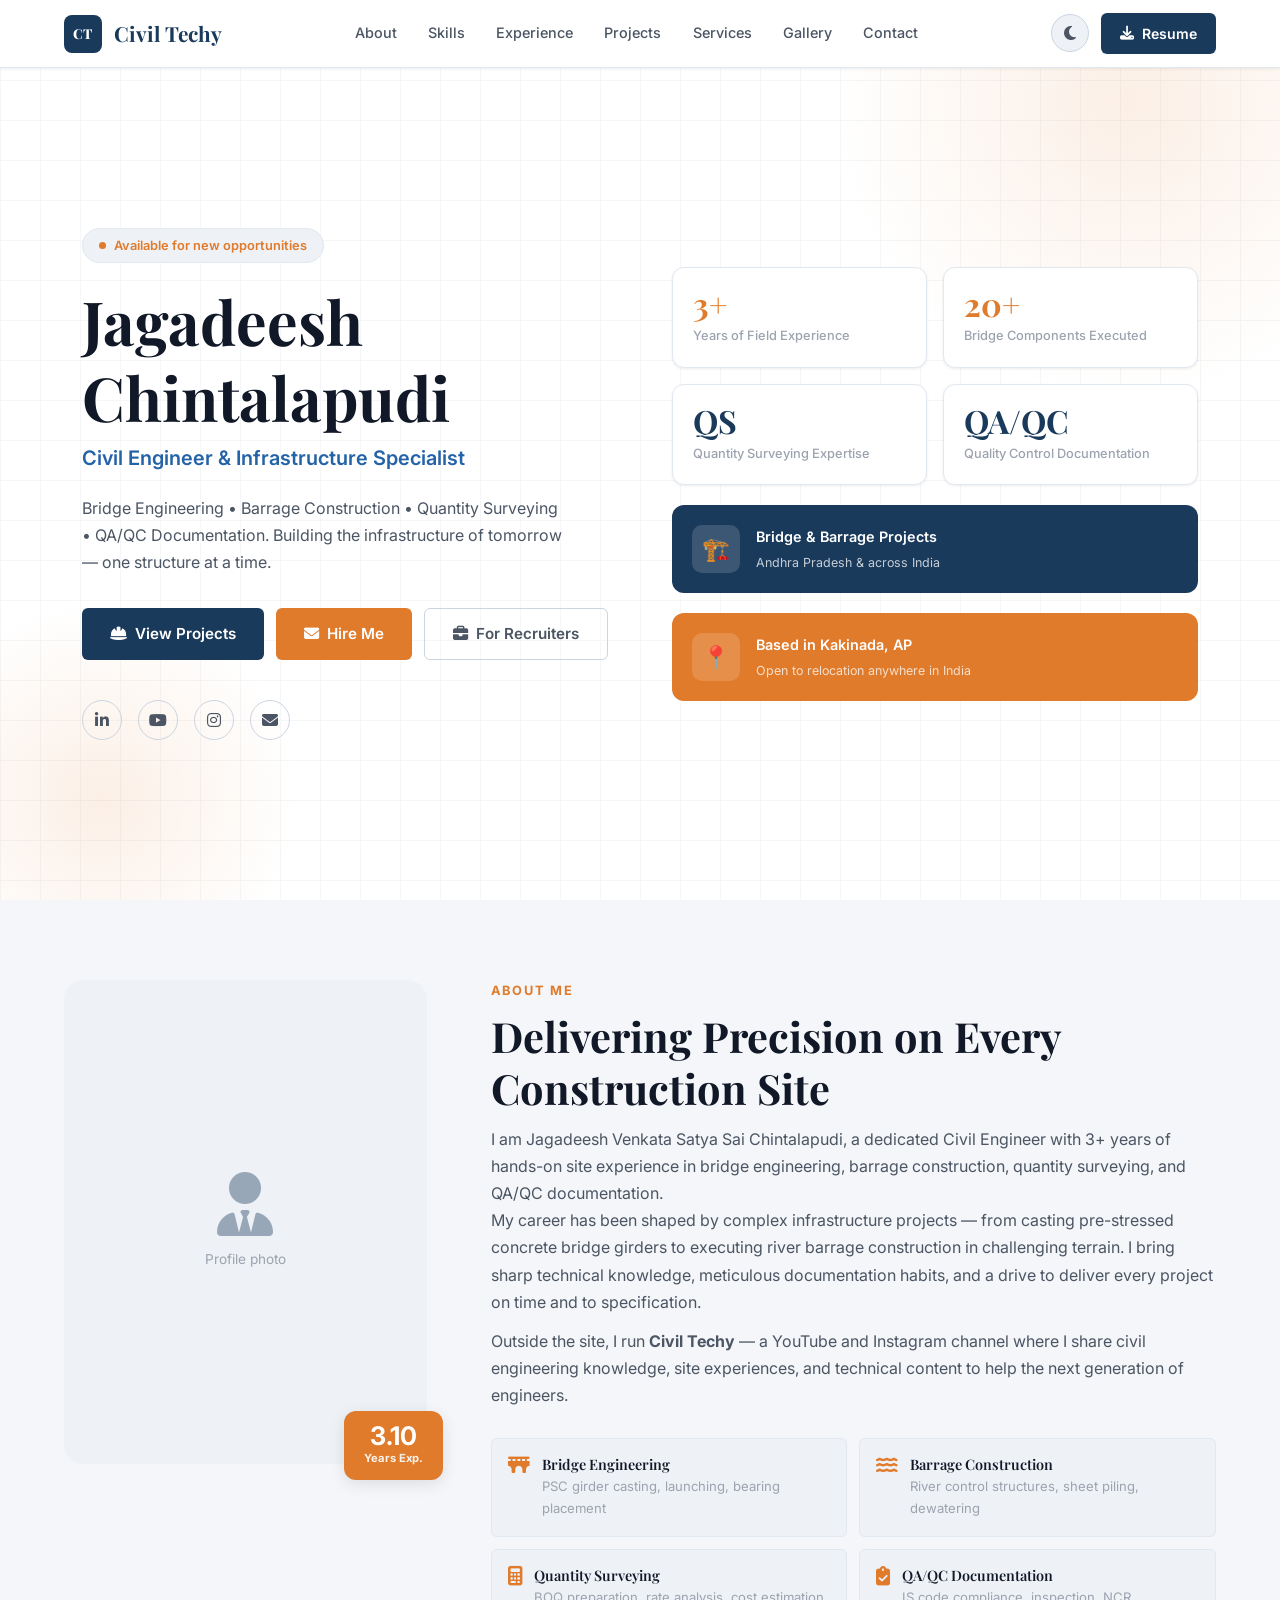
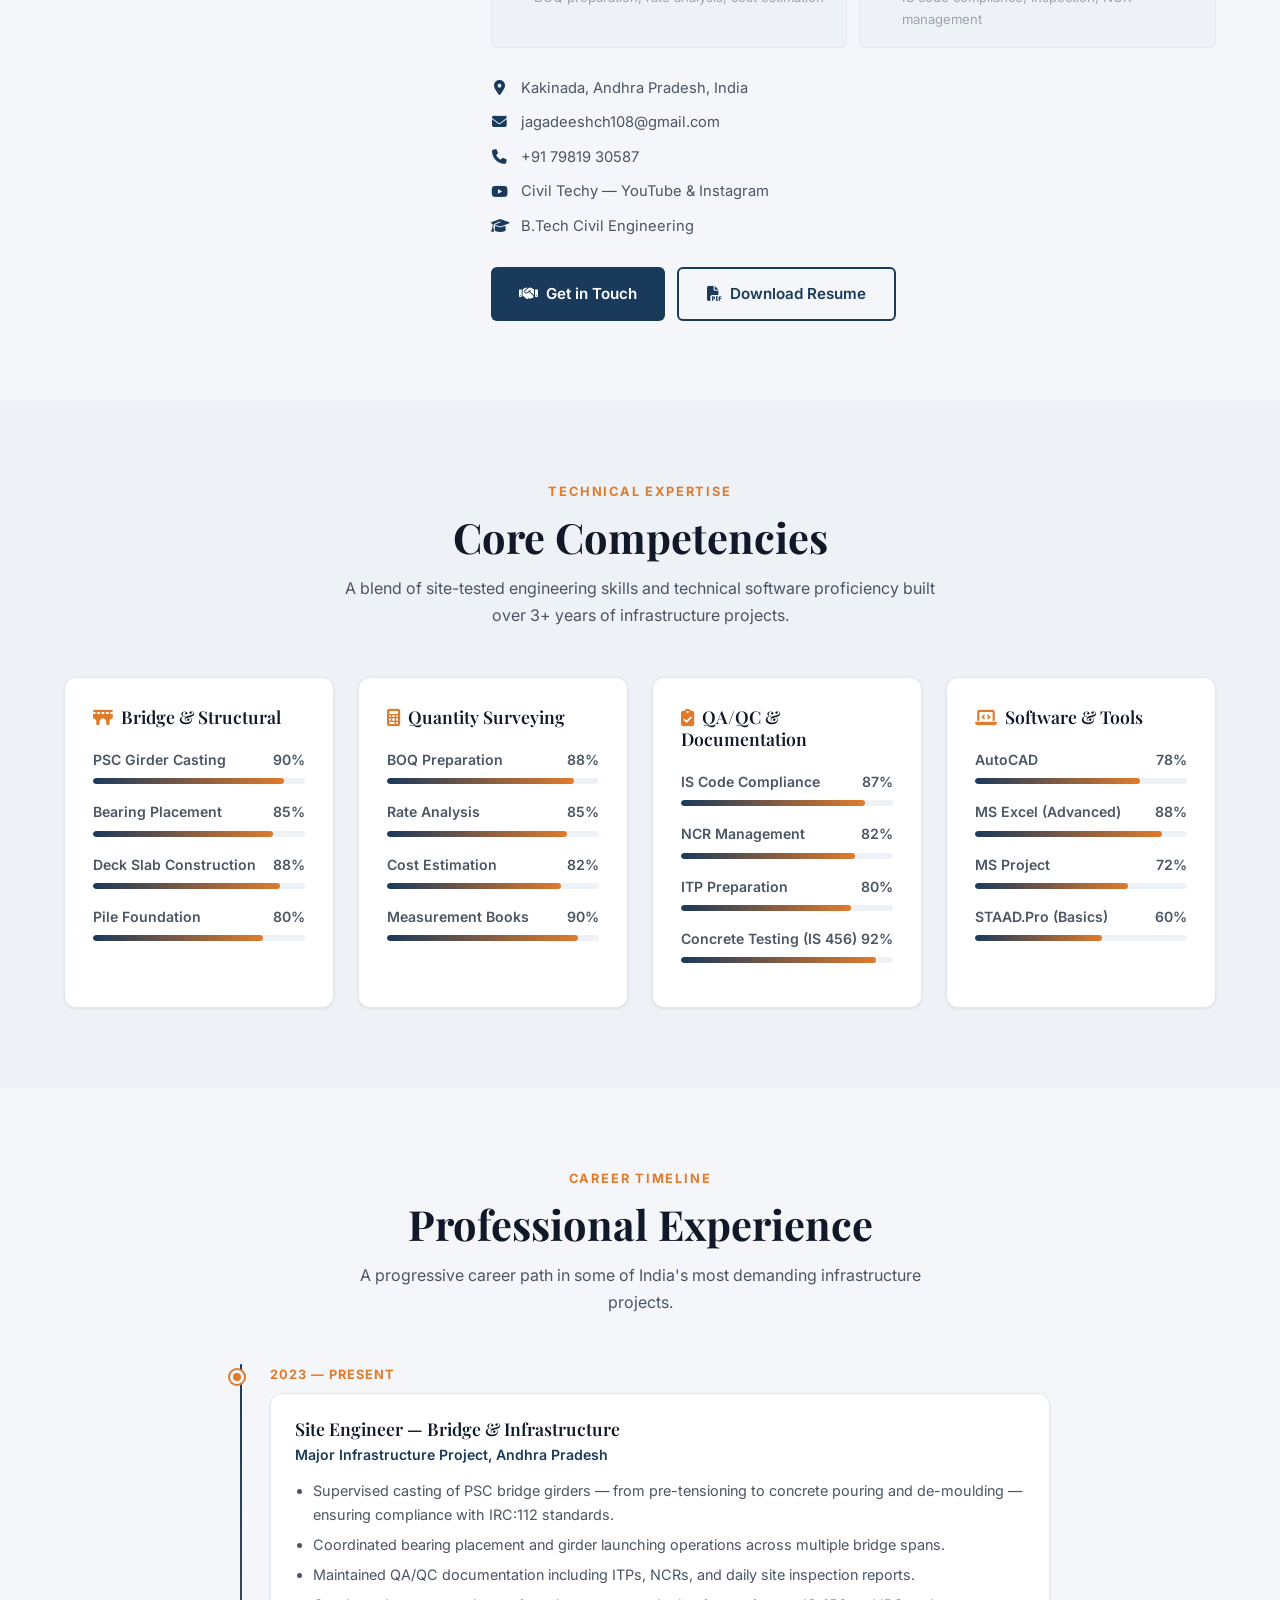
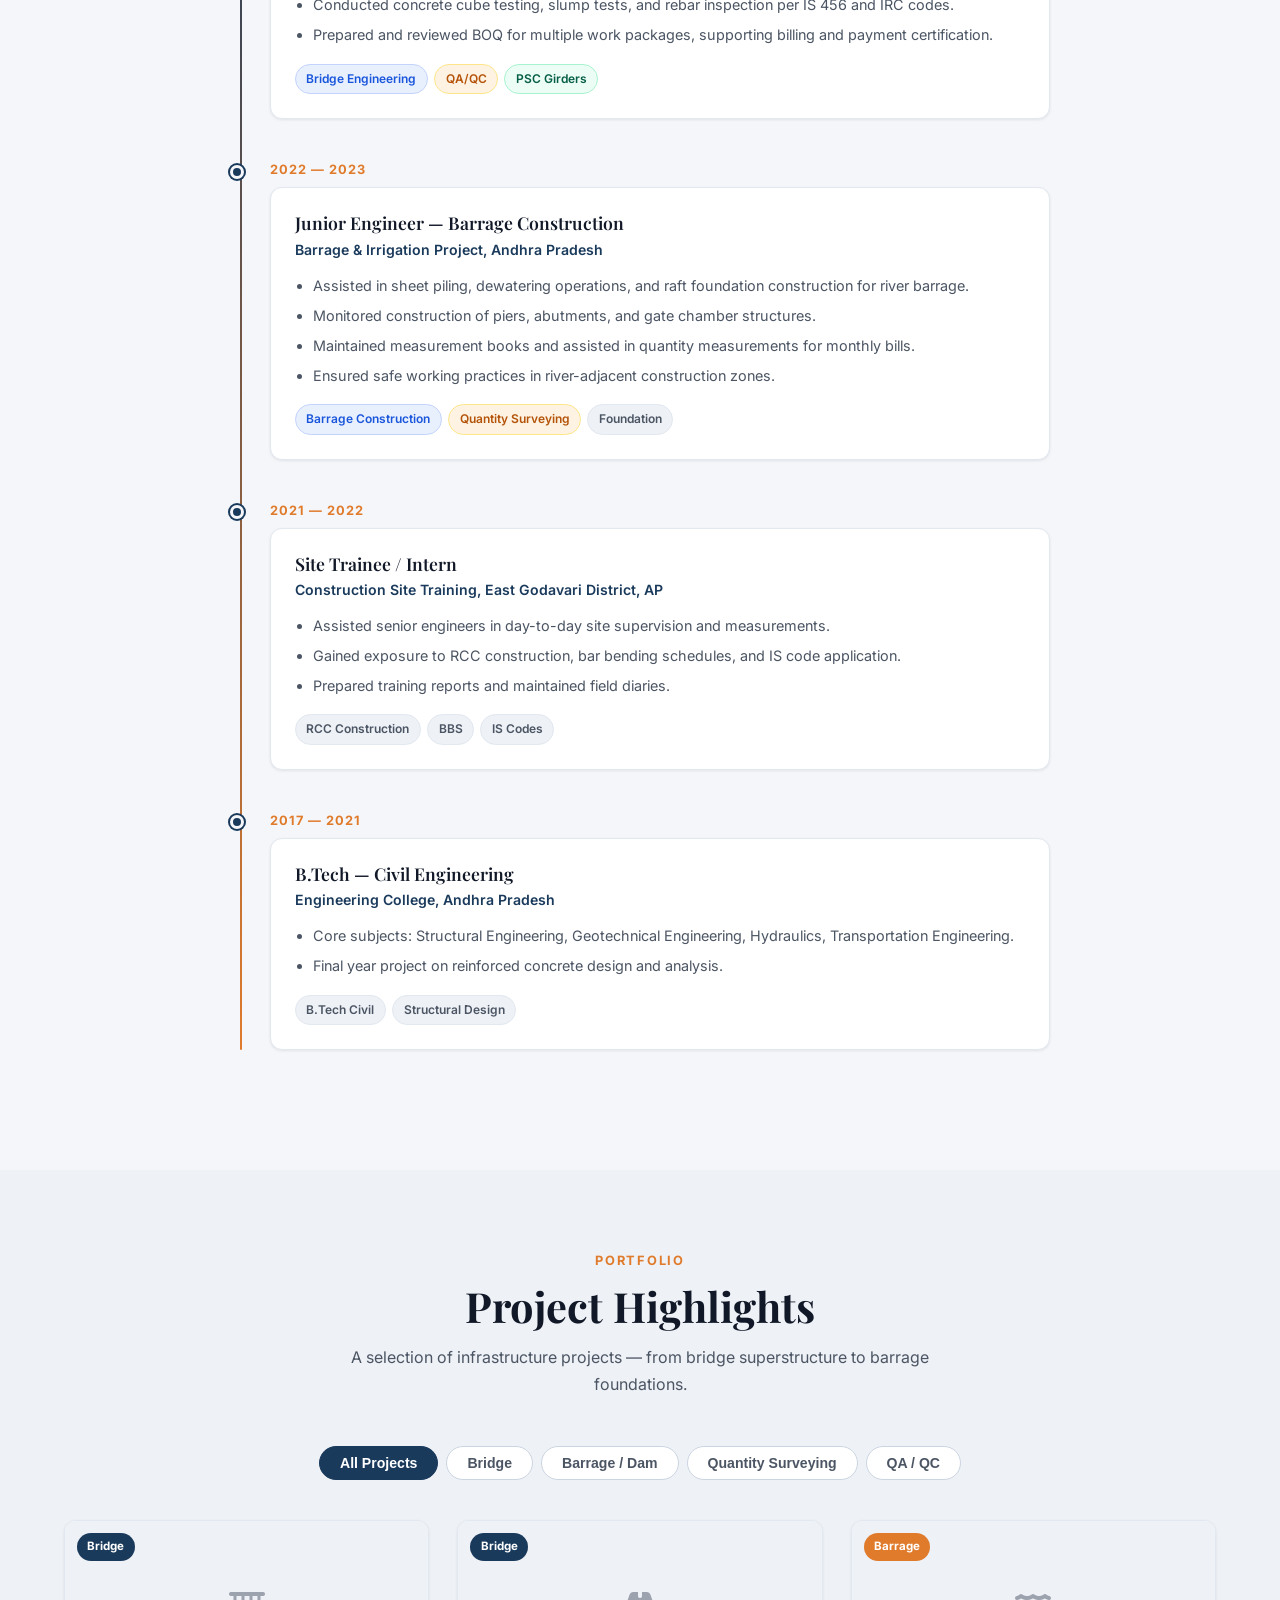
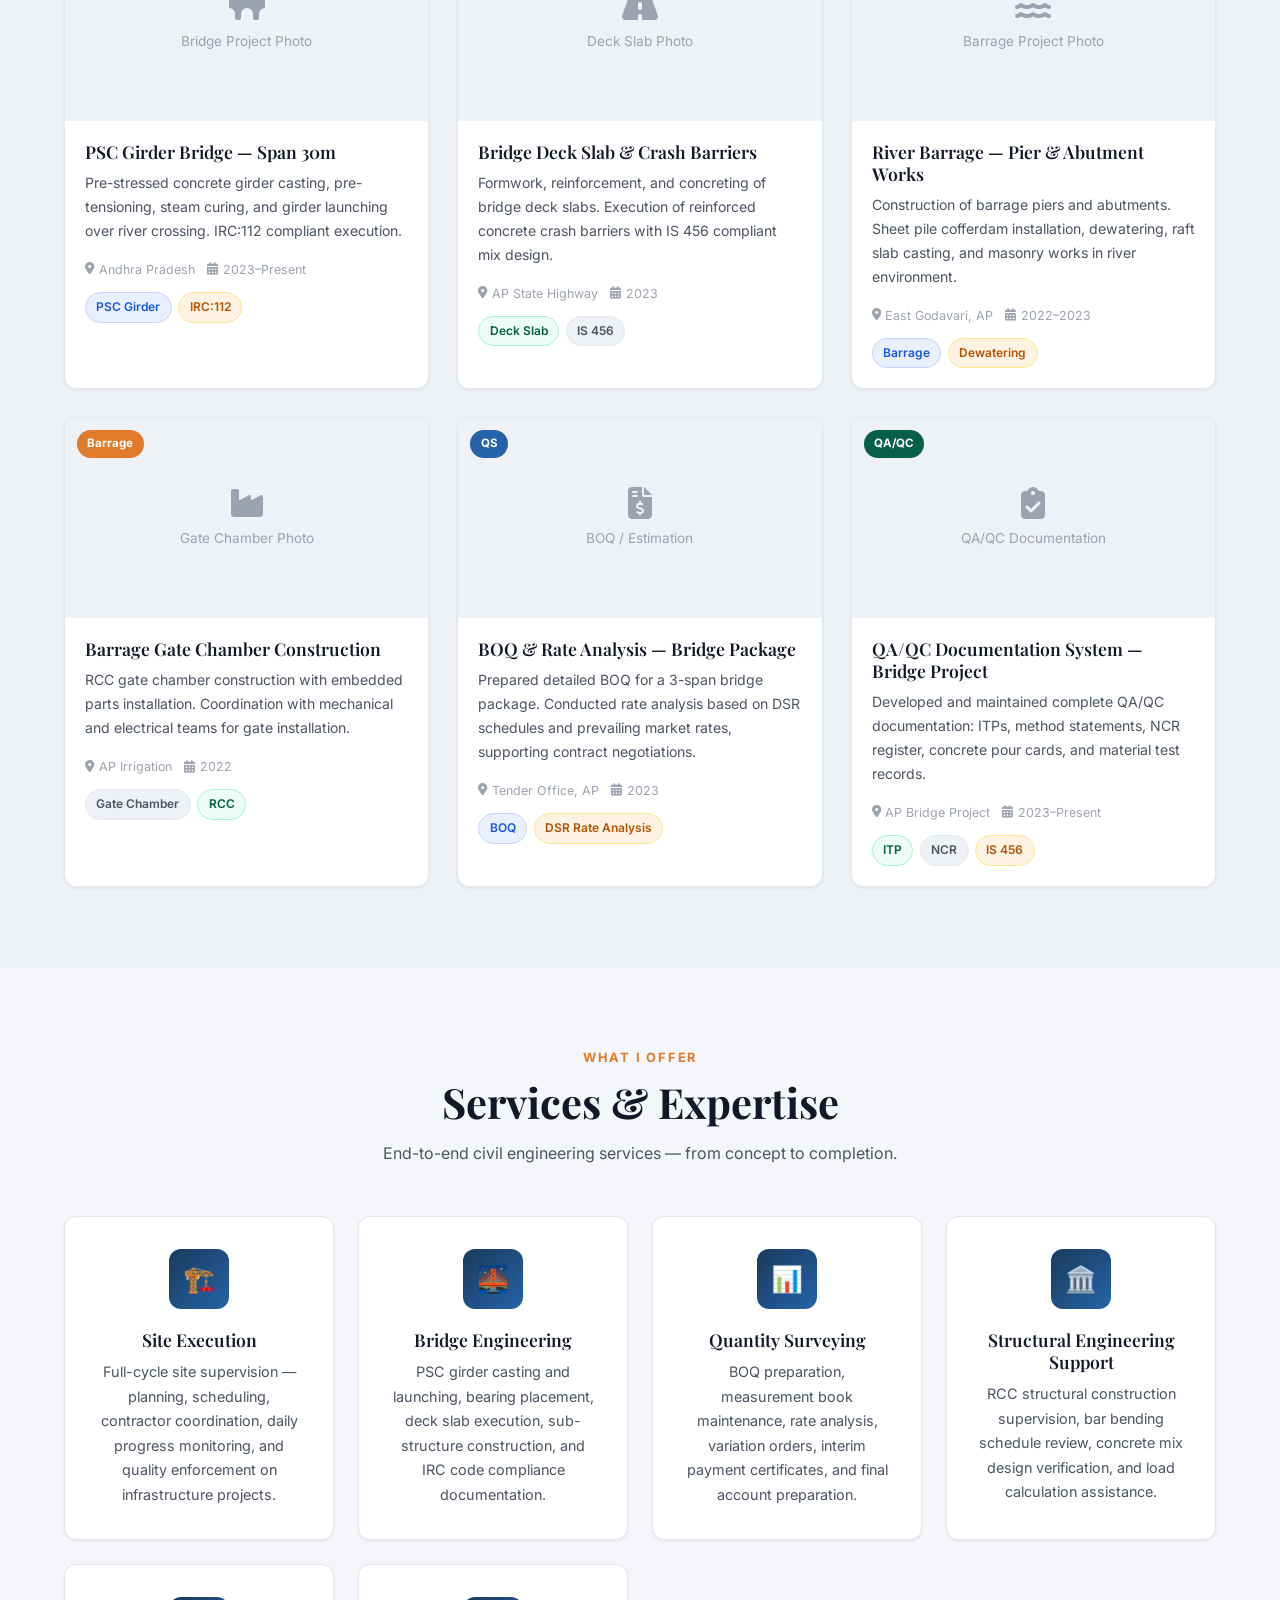
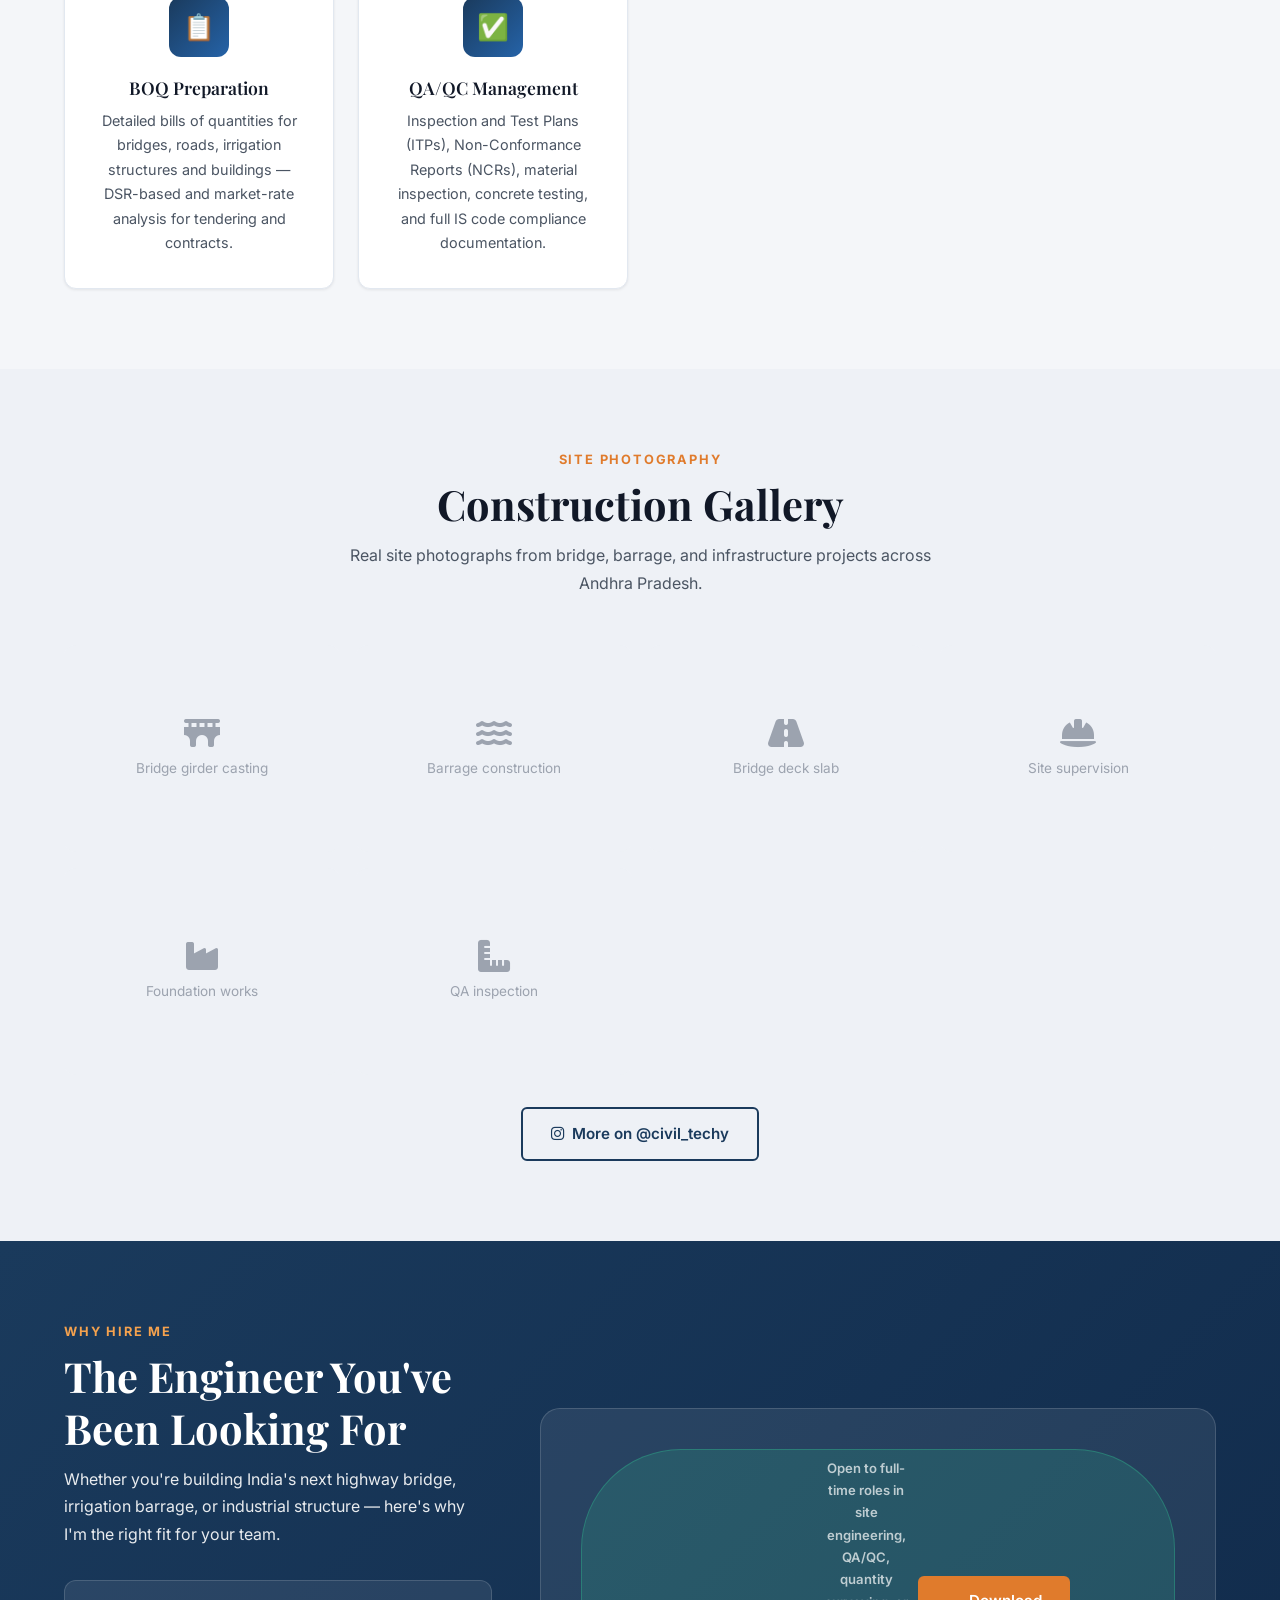
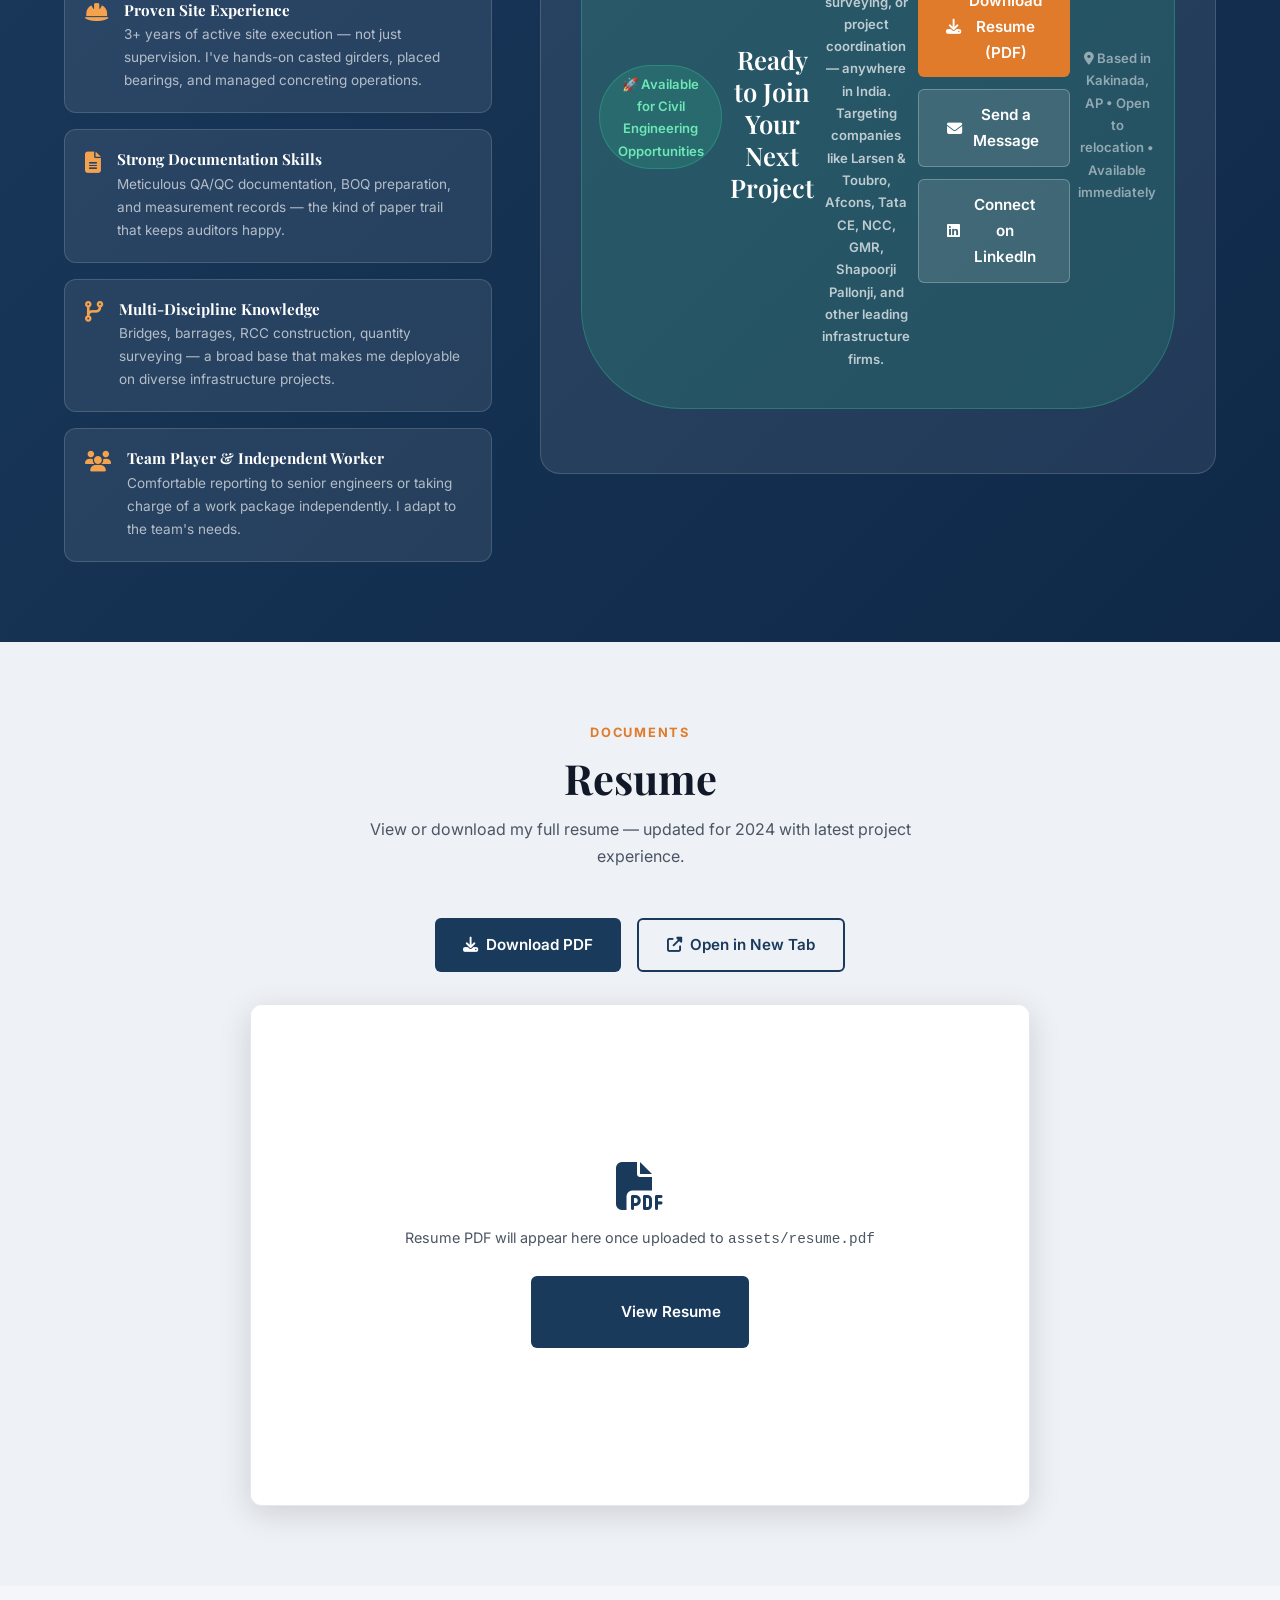
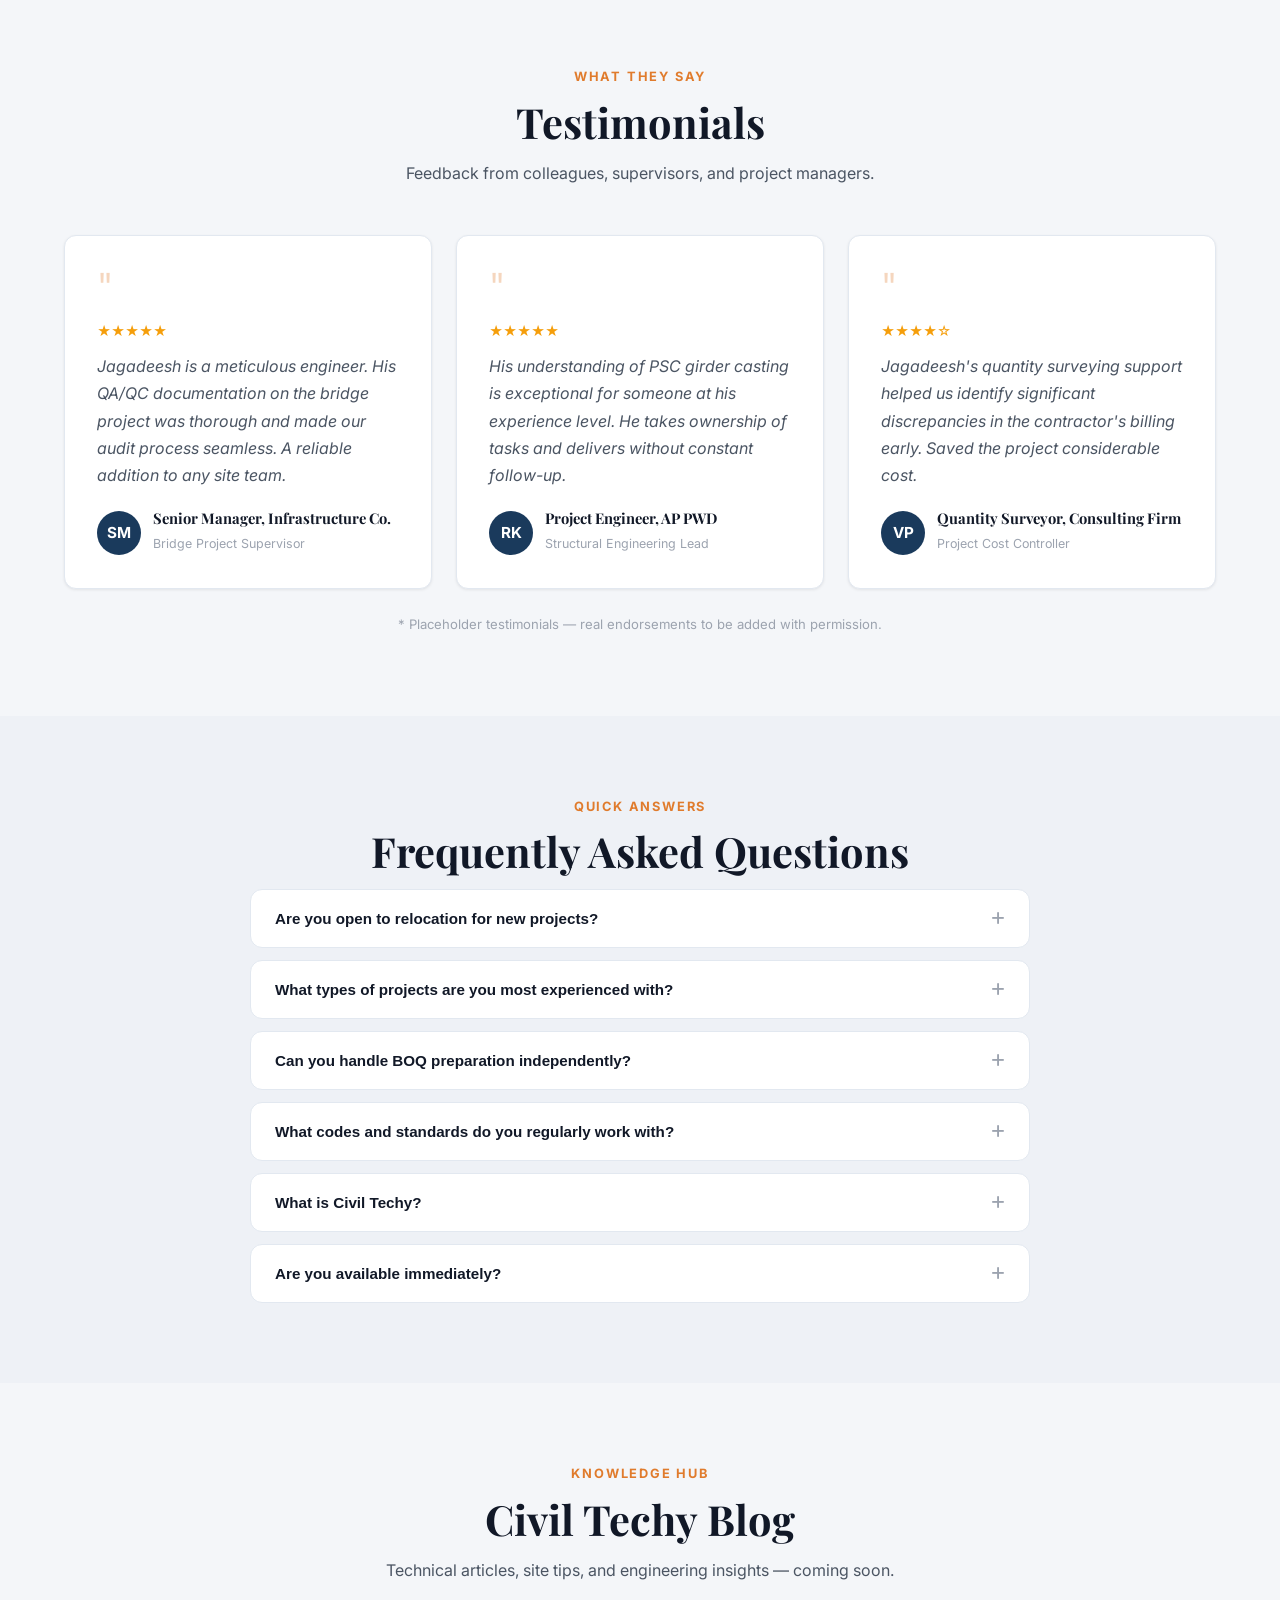
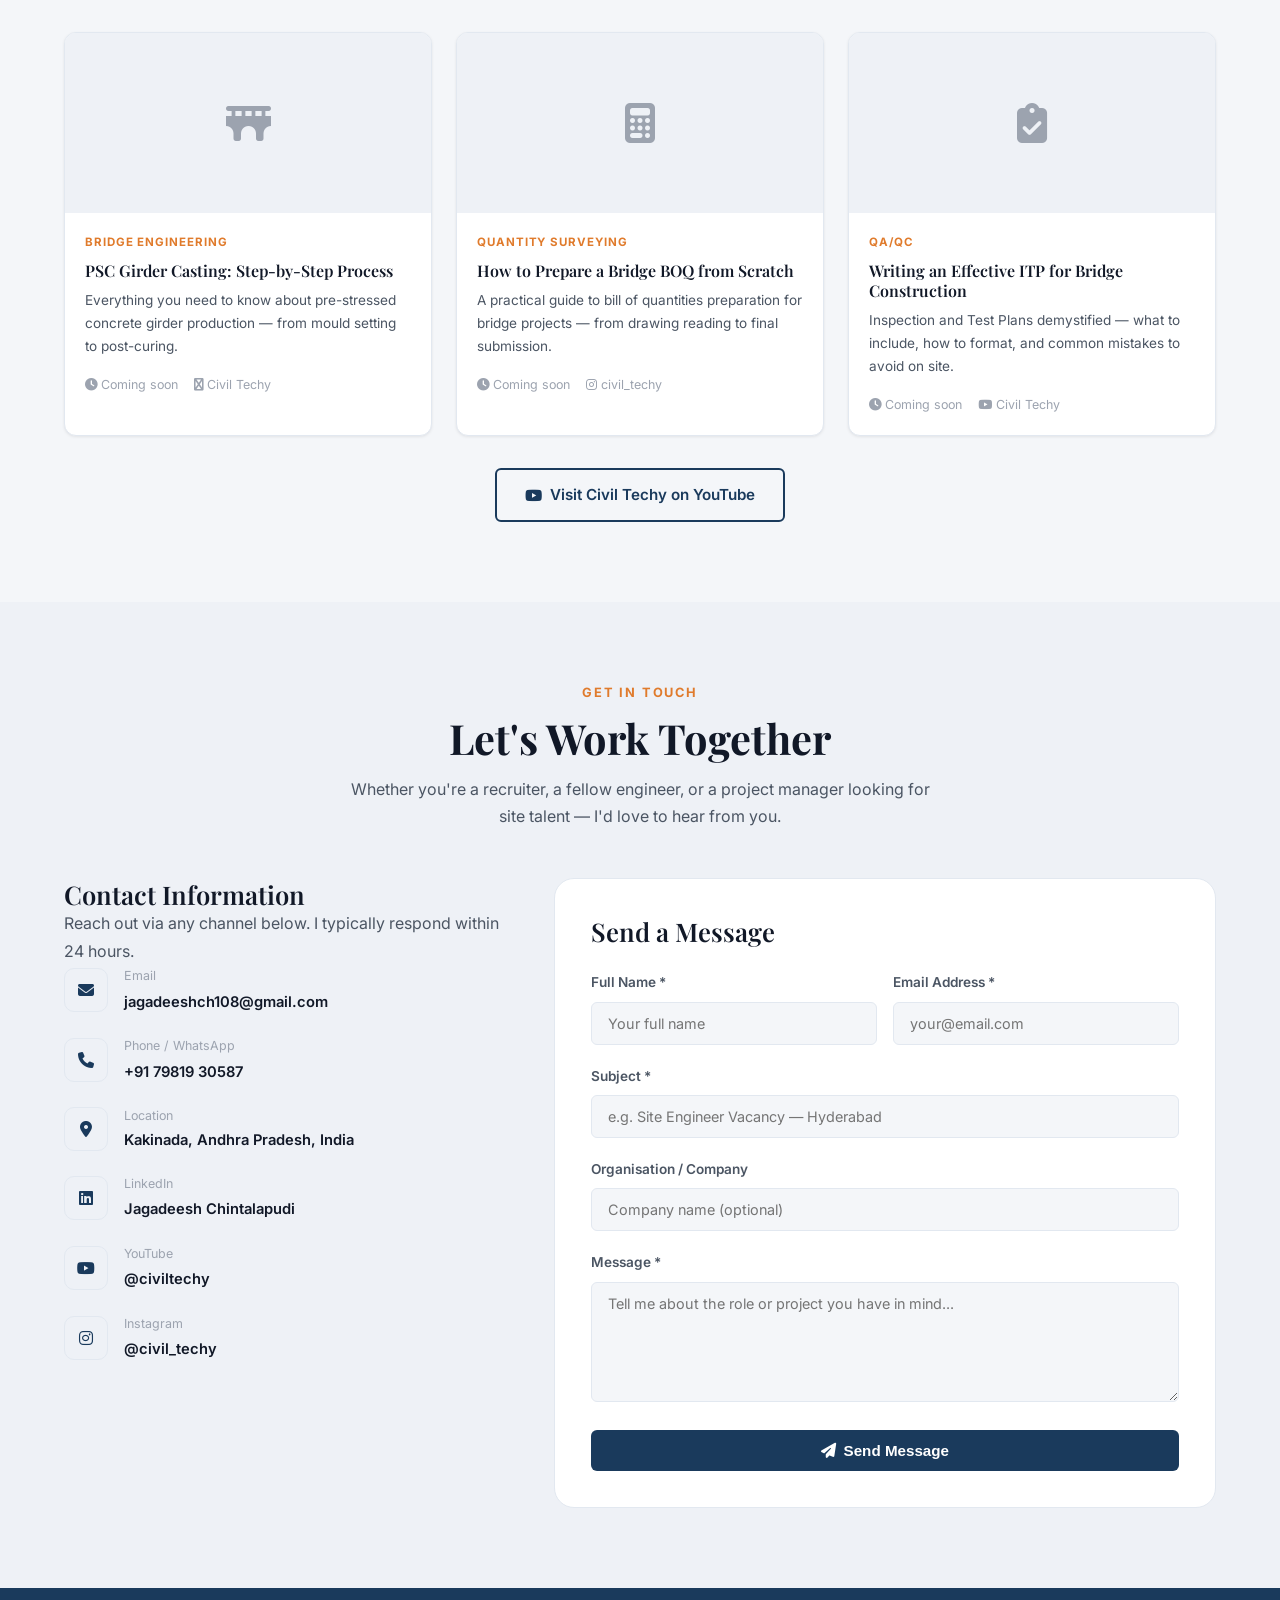
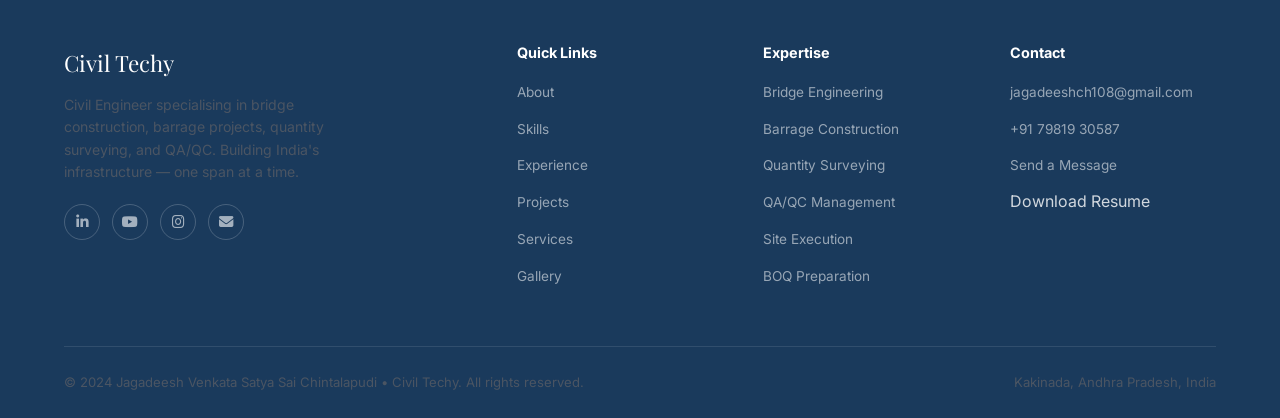
==== commit ad38b3c7: "Update index.html" ====
--- a/index.html
+++ b/index.html
@@ -3,8 +3,8 @@
 <head>
   <!-- ── META ── -->
   <meta charset="UTF-8" />
-  <meta name="viewport" content="width=device-width, initial-scale=1.0" />
-  <meta name="description" content="Jagadeesh Venkata Satya Sai Chintalapudi — Civil Engineer specialising in Bridge Engineering, Barrage Construction, Quantity Surveying and QA/QC. Based in Kakinada, Andhra Pradesh." />
+  <meta name="viewport" content="width=device-width, initial-scale=2.0" />
+  <meta name="description" content="Jagadeesh Venkata Satya Sai Chintalapudi — Civil Engineer specialising in Bridge Engineering, Barrage & Buildings Construction, Quantity Surveying and QA/QC. Based in Kakinada, Andhra Pradesh." />
   <meta name="keywords" content="civil engineer, bridge engineering, barrage construction, quantity surveying, QA QC, Larsen Toubro, Afcons, NCC, infrastructure, Kakinada, Andhra Pradesh, Civil Techy" />
   <meta name="author" content="Jagadeesh Venkata Satya Sai Chintalapudi" />
   <meta property="og:title" content="Jagadeesh Chintalapudi — Civil Engineer Portfolio" />
@@ -765,9 +765,9 @@
       <div>
         <div class="recruiter-cta">
           <div class="availability-badge">
-            <span class="dot"></span>
-            Currently Available
-          </div>
+            <span class="availability-badge">
+            🚀 Available for Civil Engineering Opportunities
+          </span>
           <h3>Ready to Join Your Next Project</h3>
           <p>Open to full-time roles in site engineering, QA/QC, quantity surveying, or project coordination — anywhere in India. Targeting companies like Larsen &amp; Toubro, Afcons, Tata CE, NCC, GMR, Shapoorji Pallonji, and other leading infrastructure firms.</p>
           <div style="display:flex;flex-direction:column;gap:.75rem;align-items:center;">
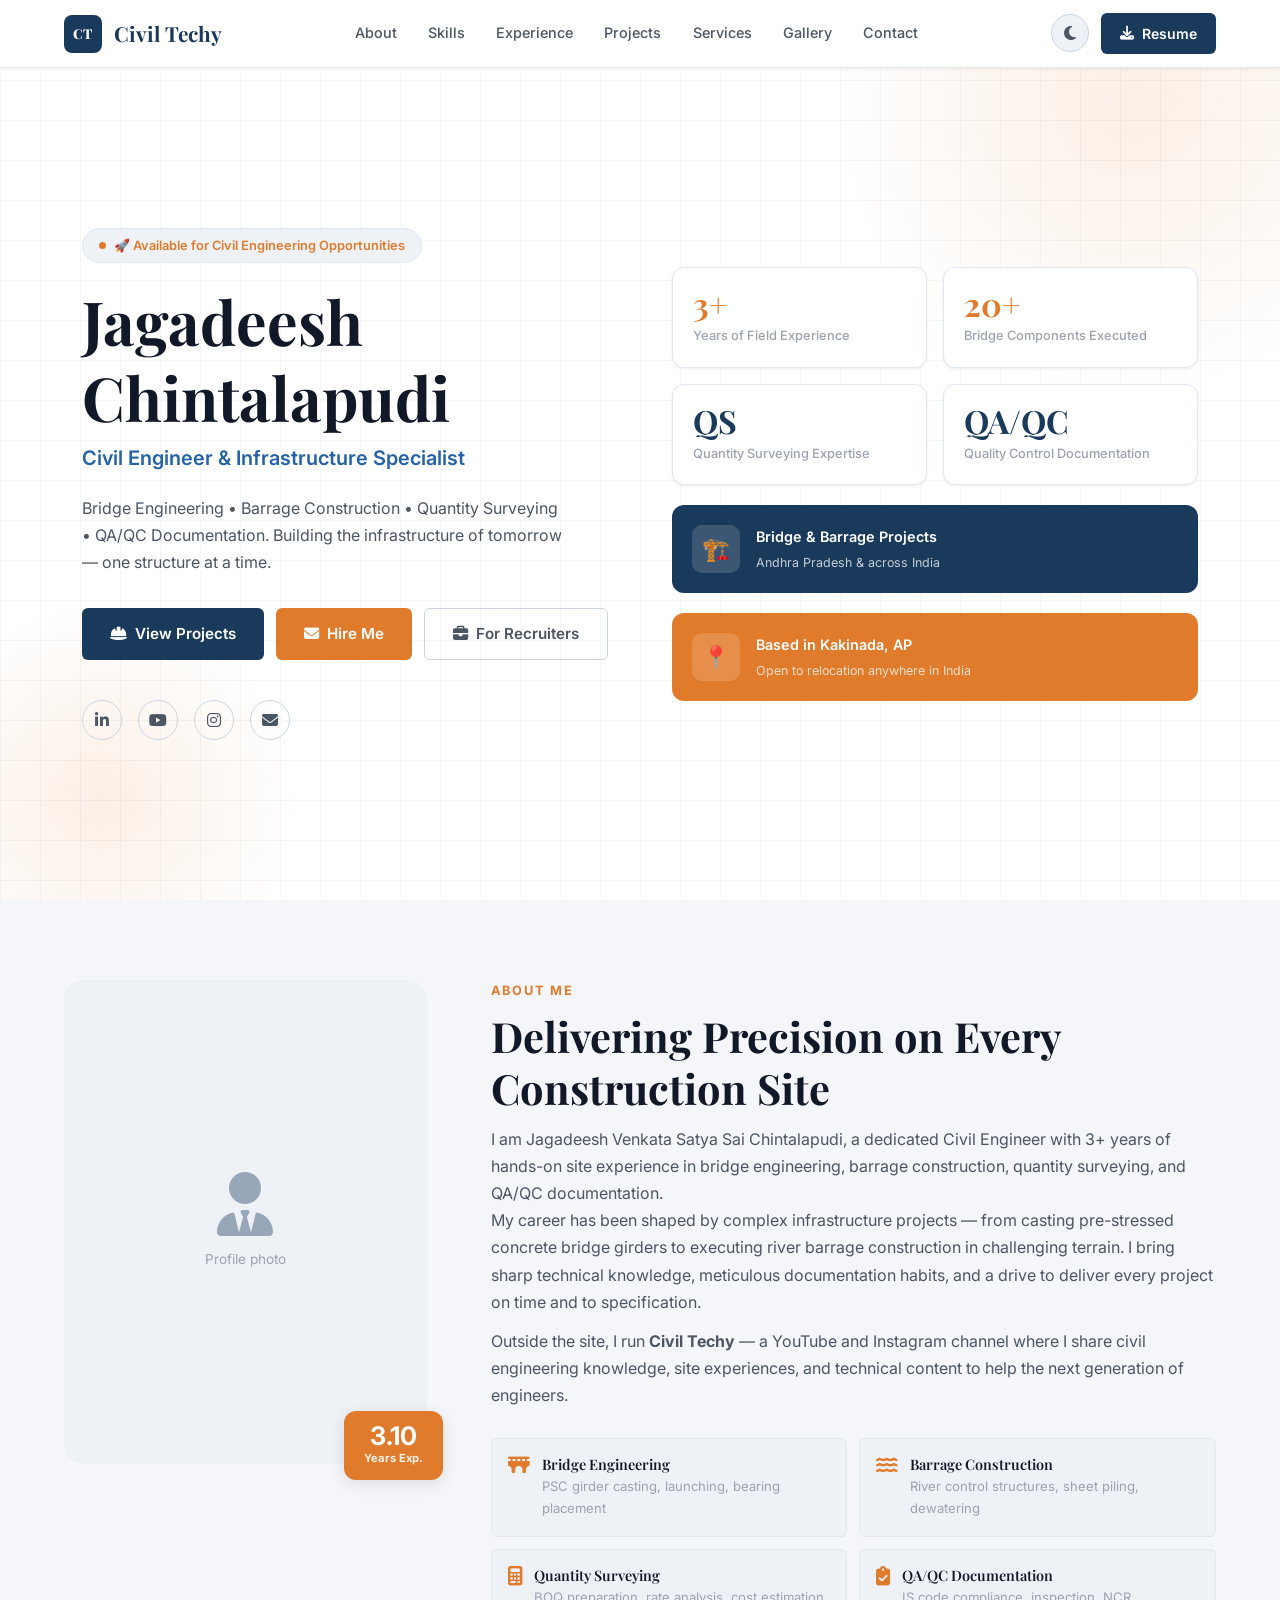
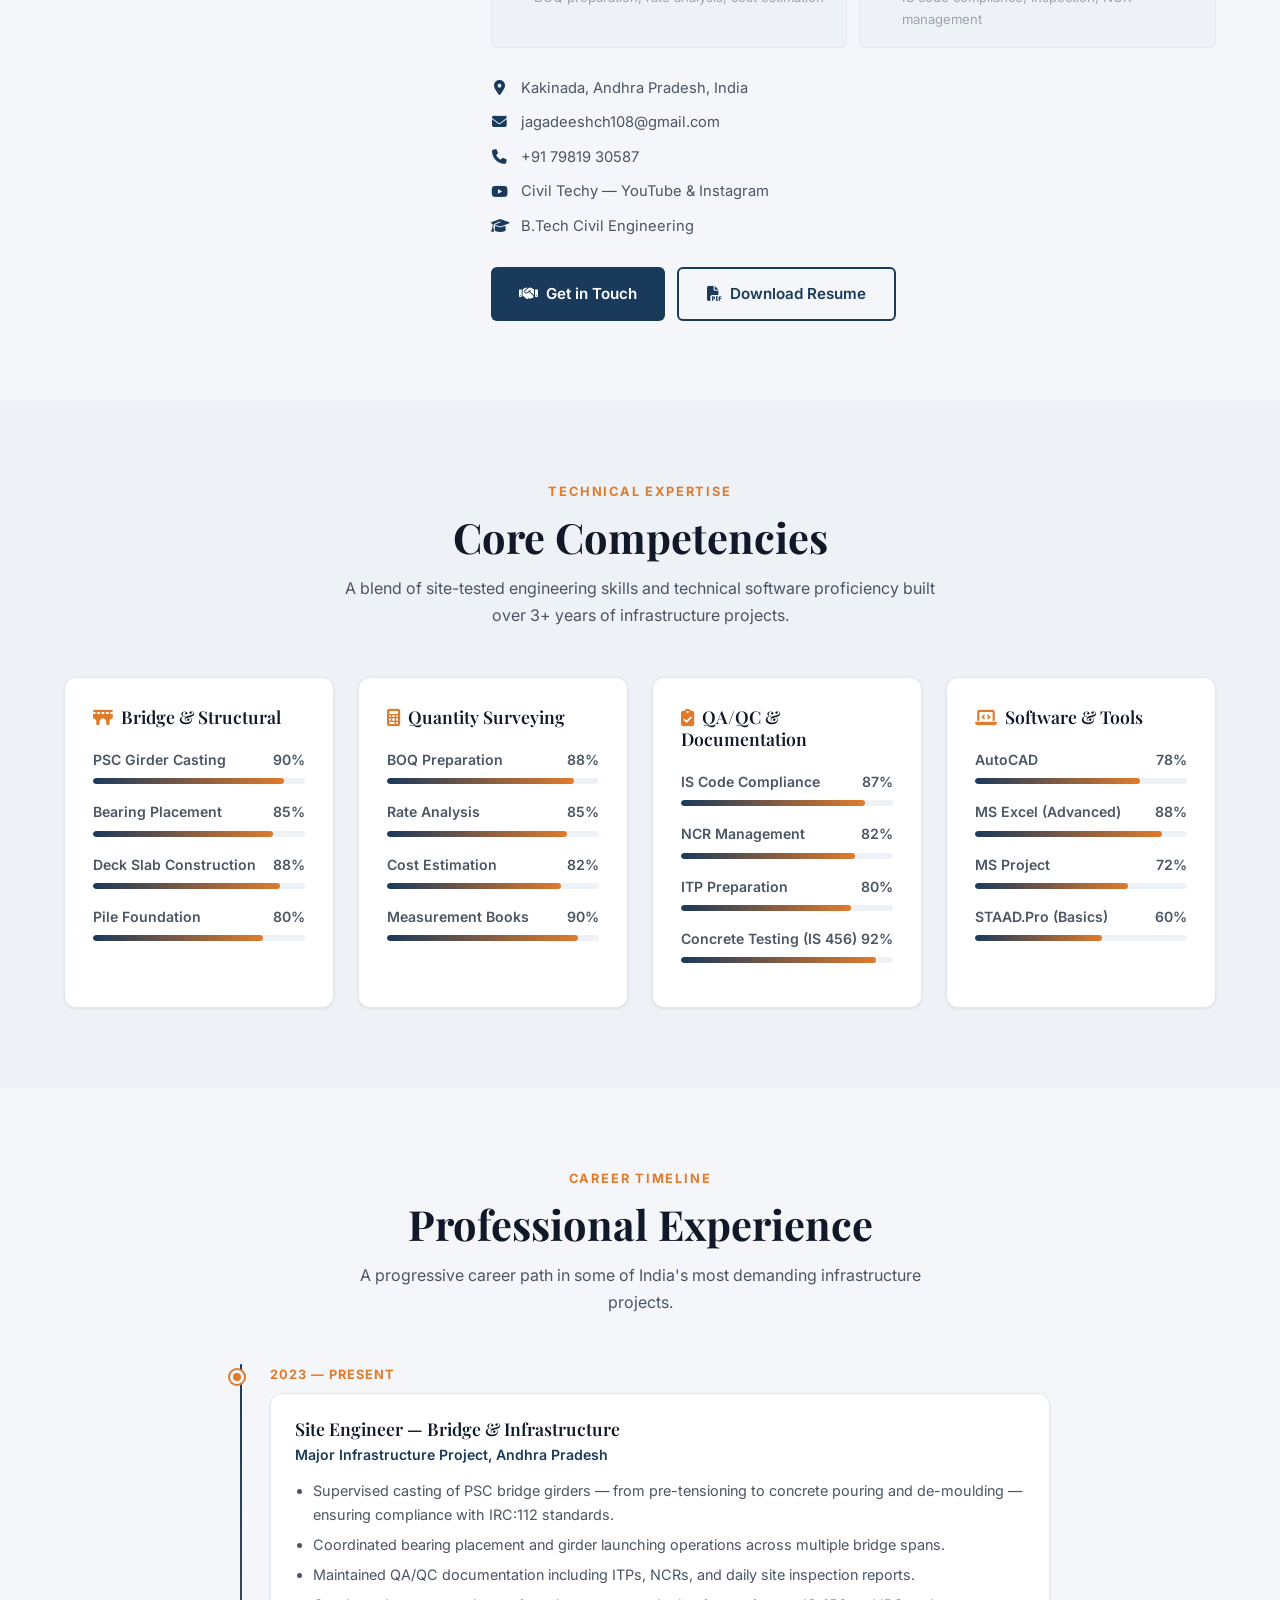
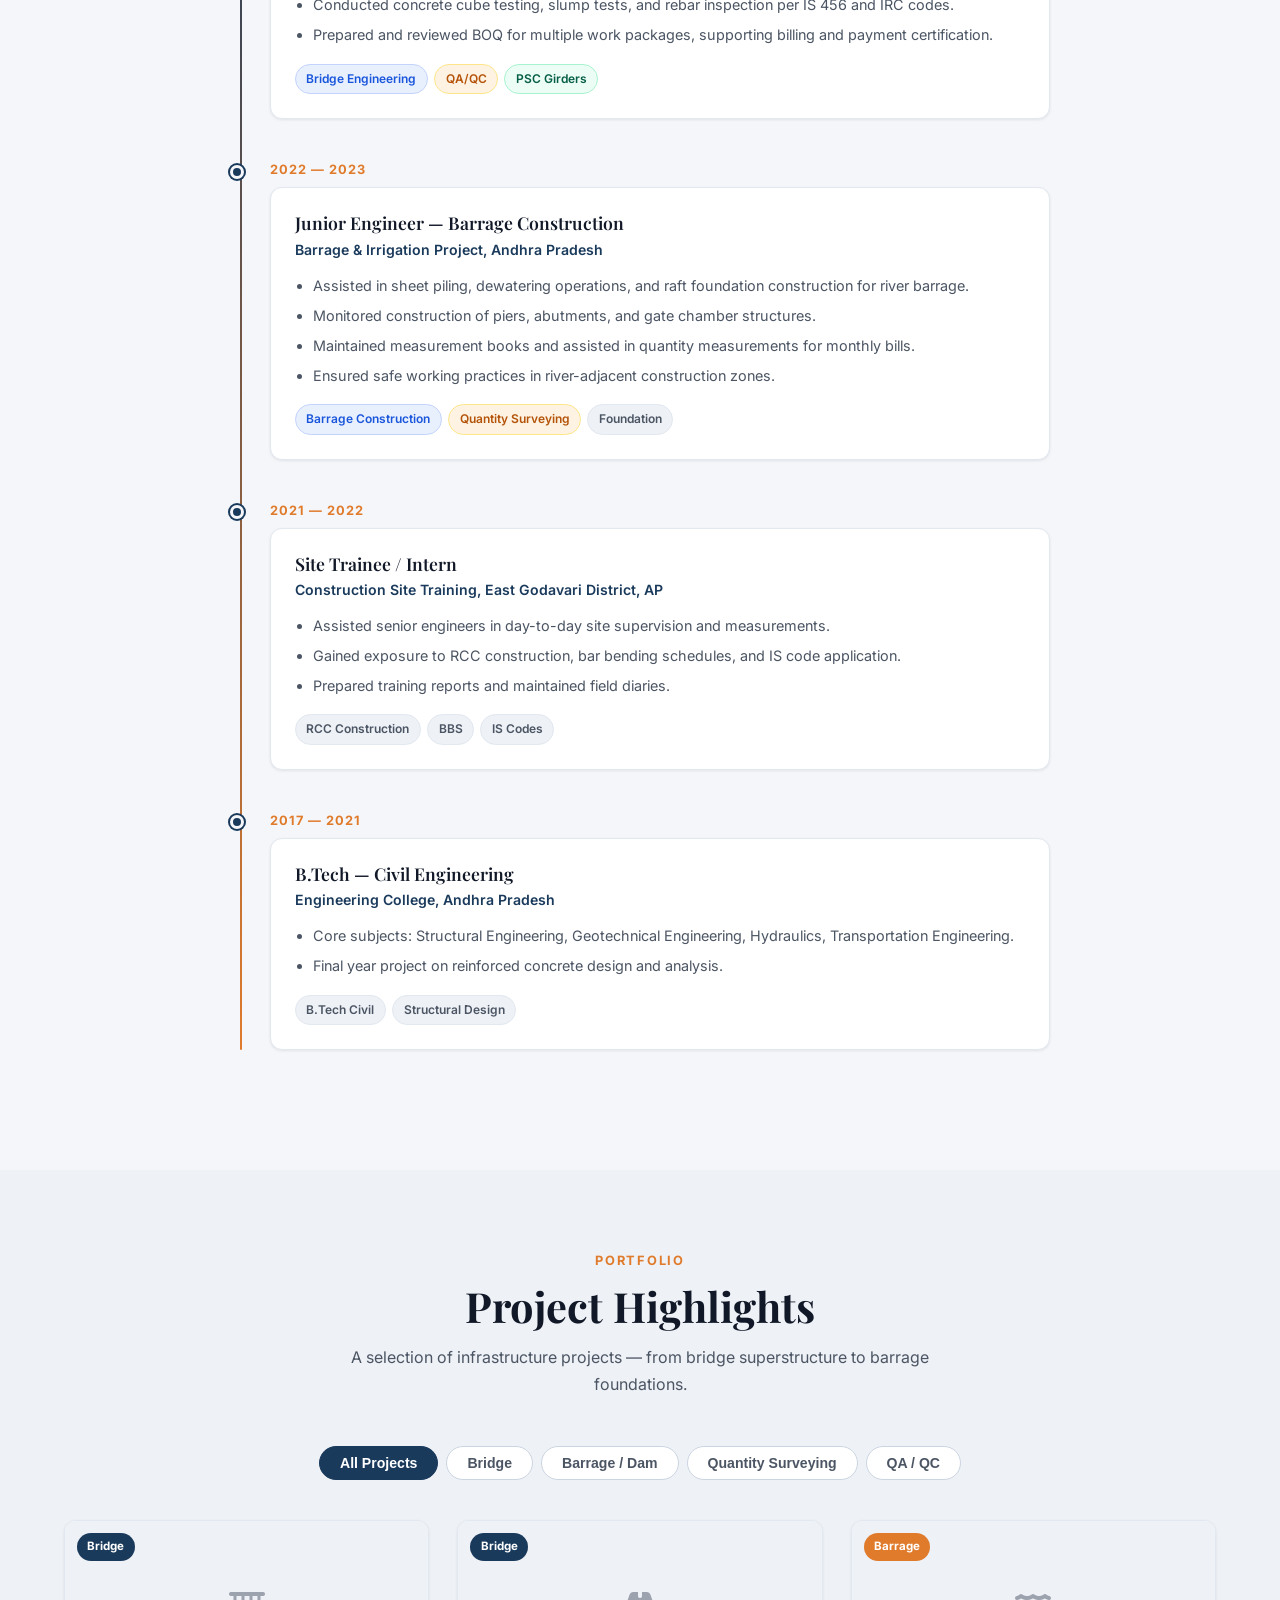
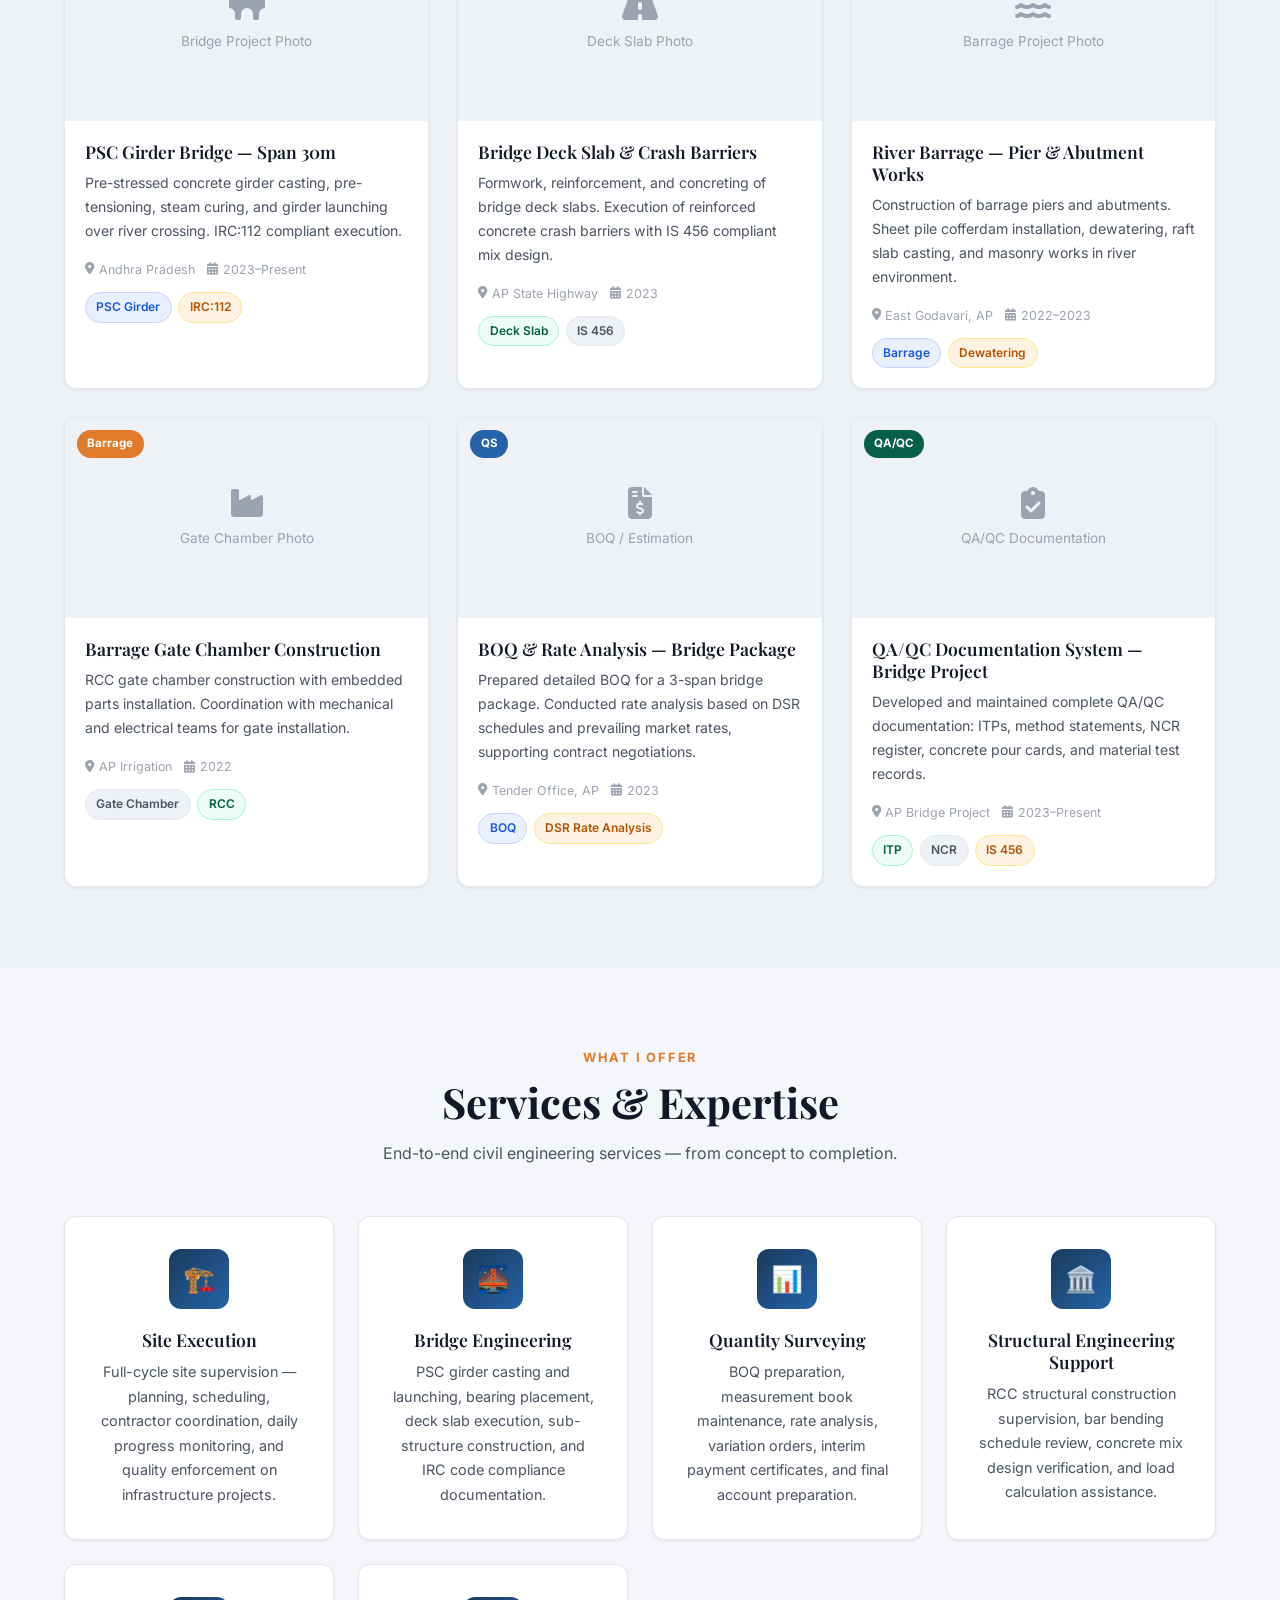
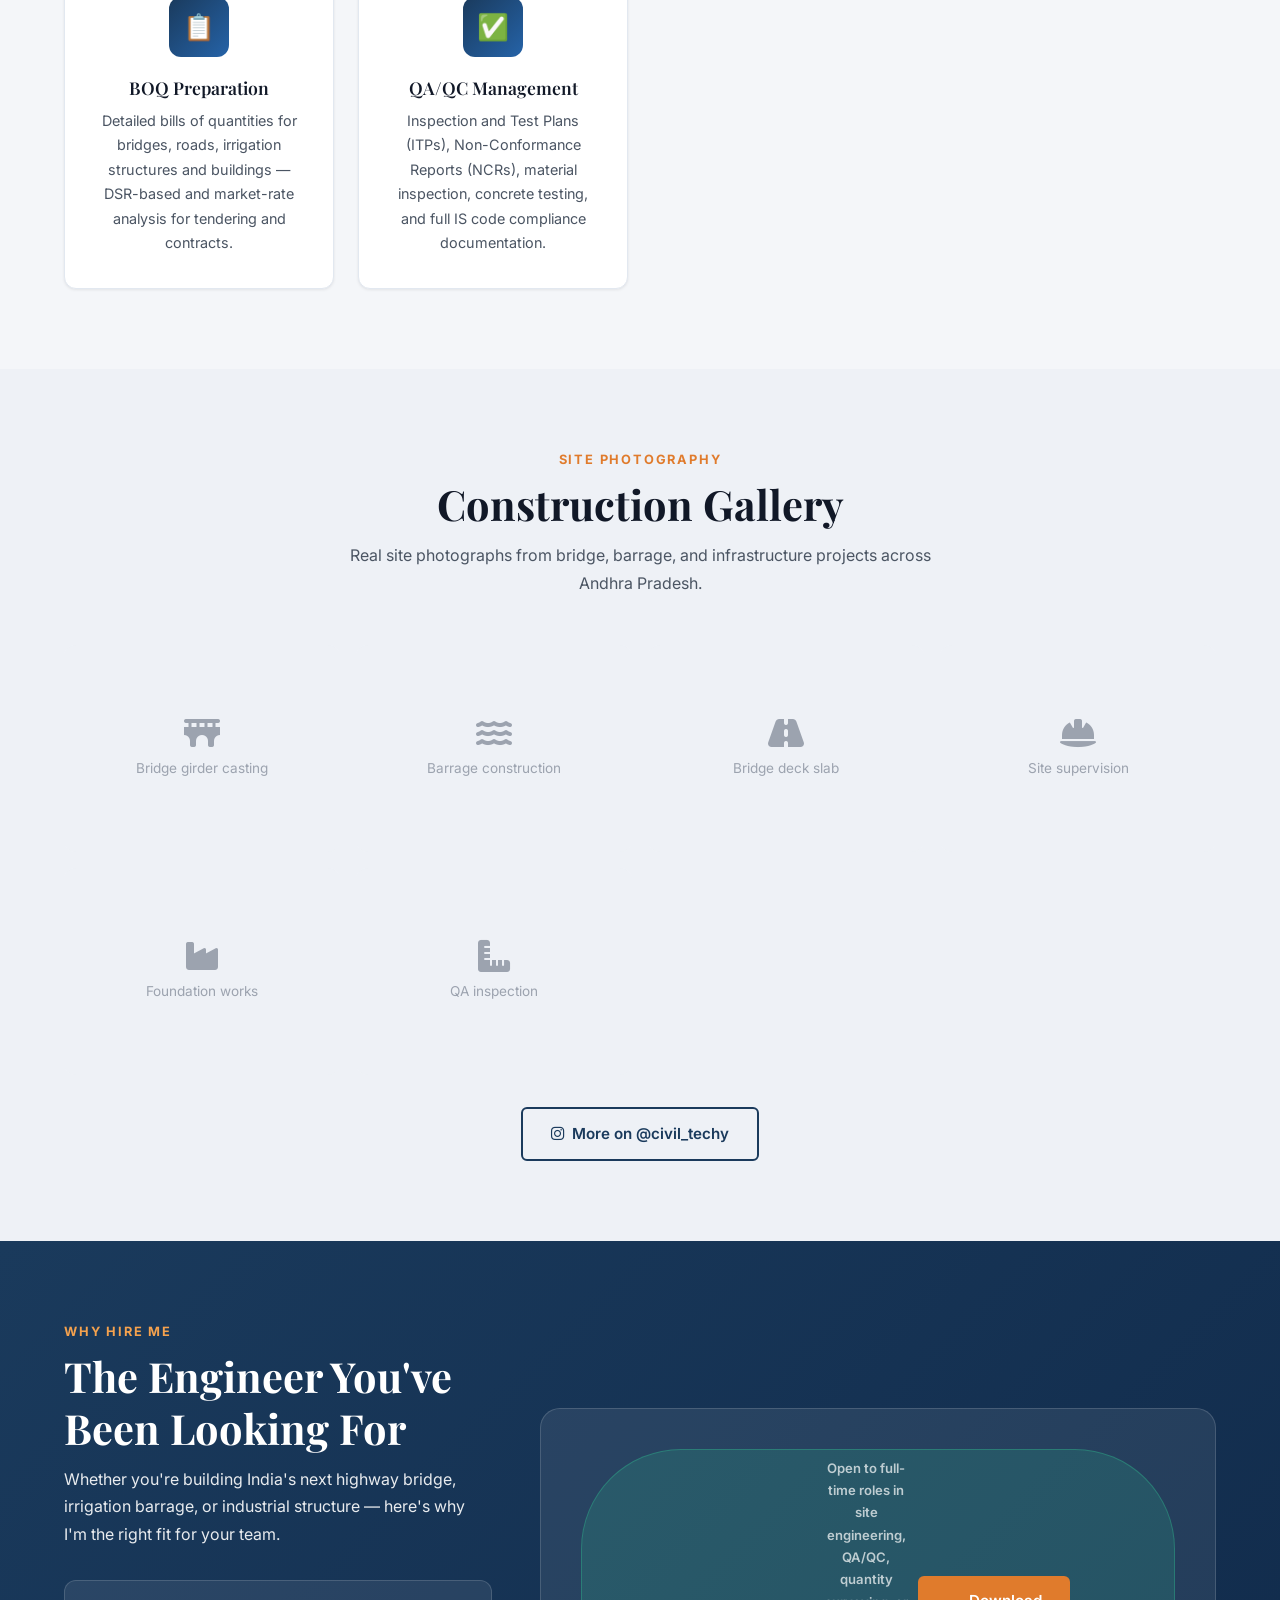
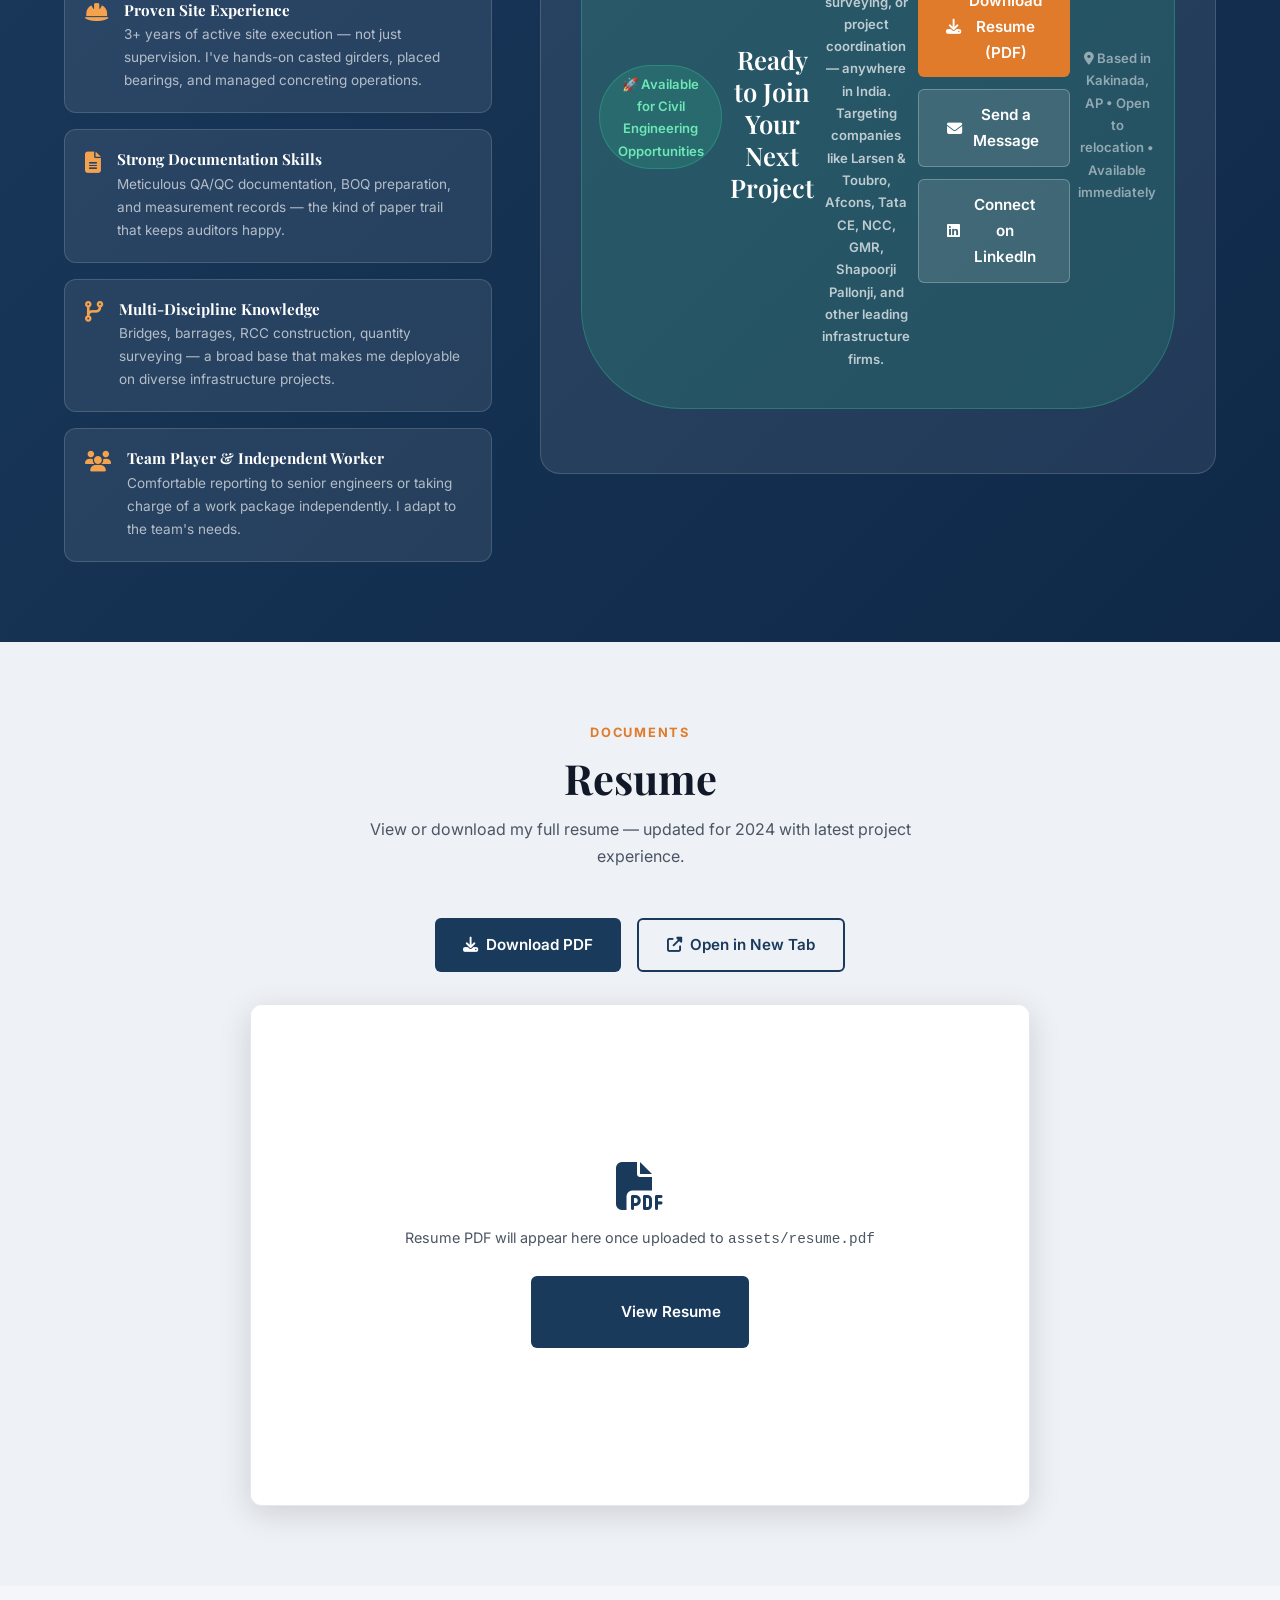
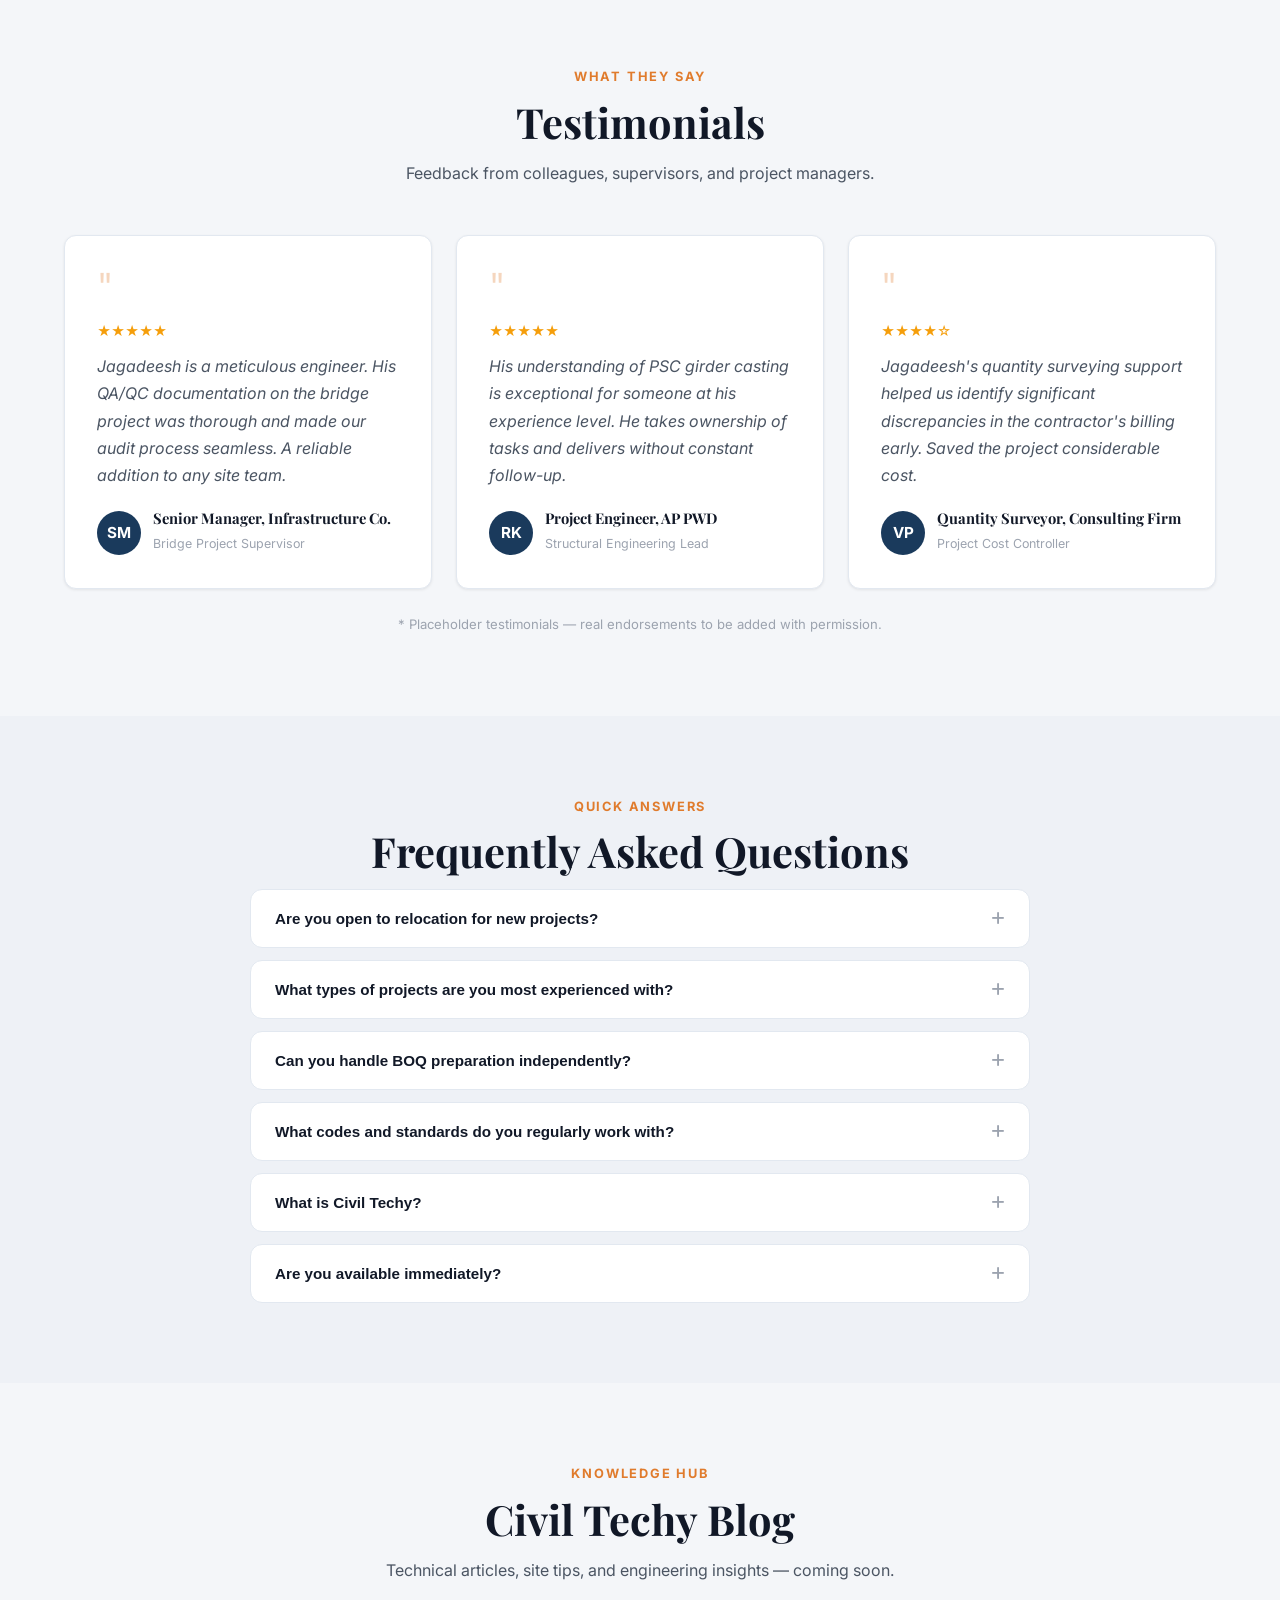
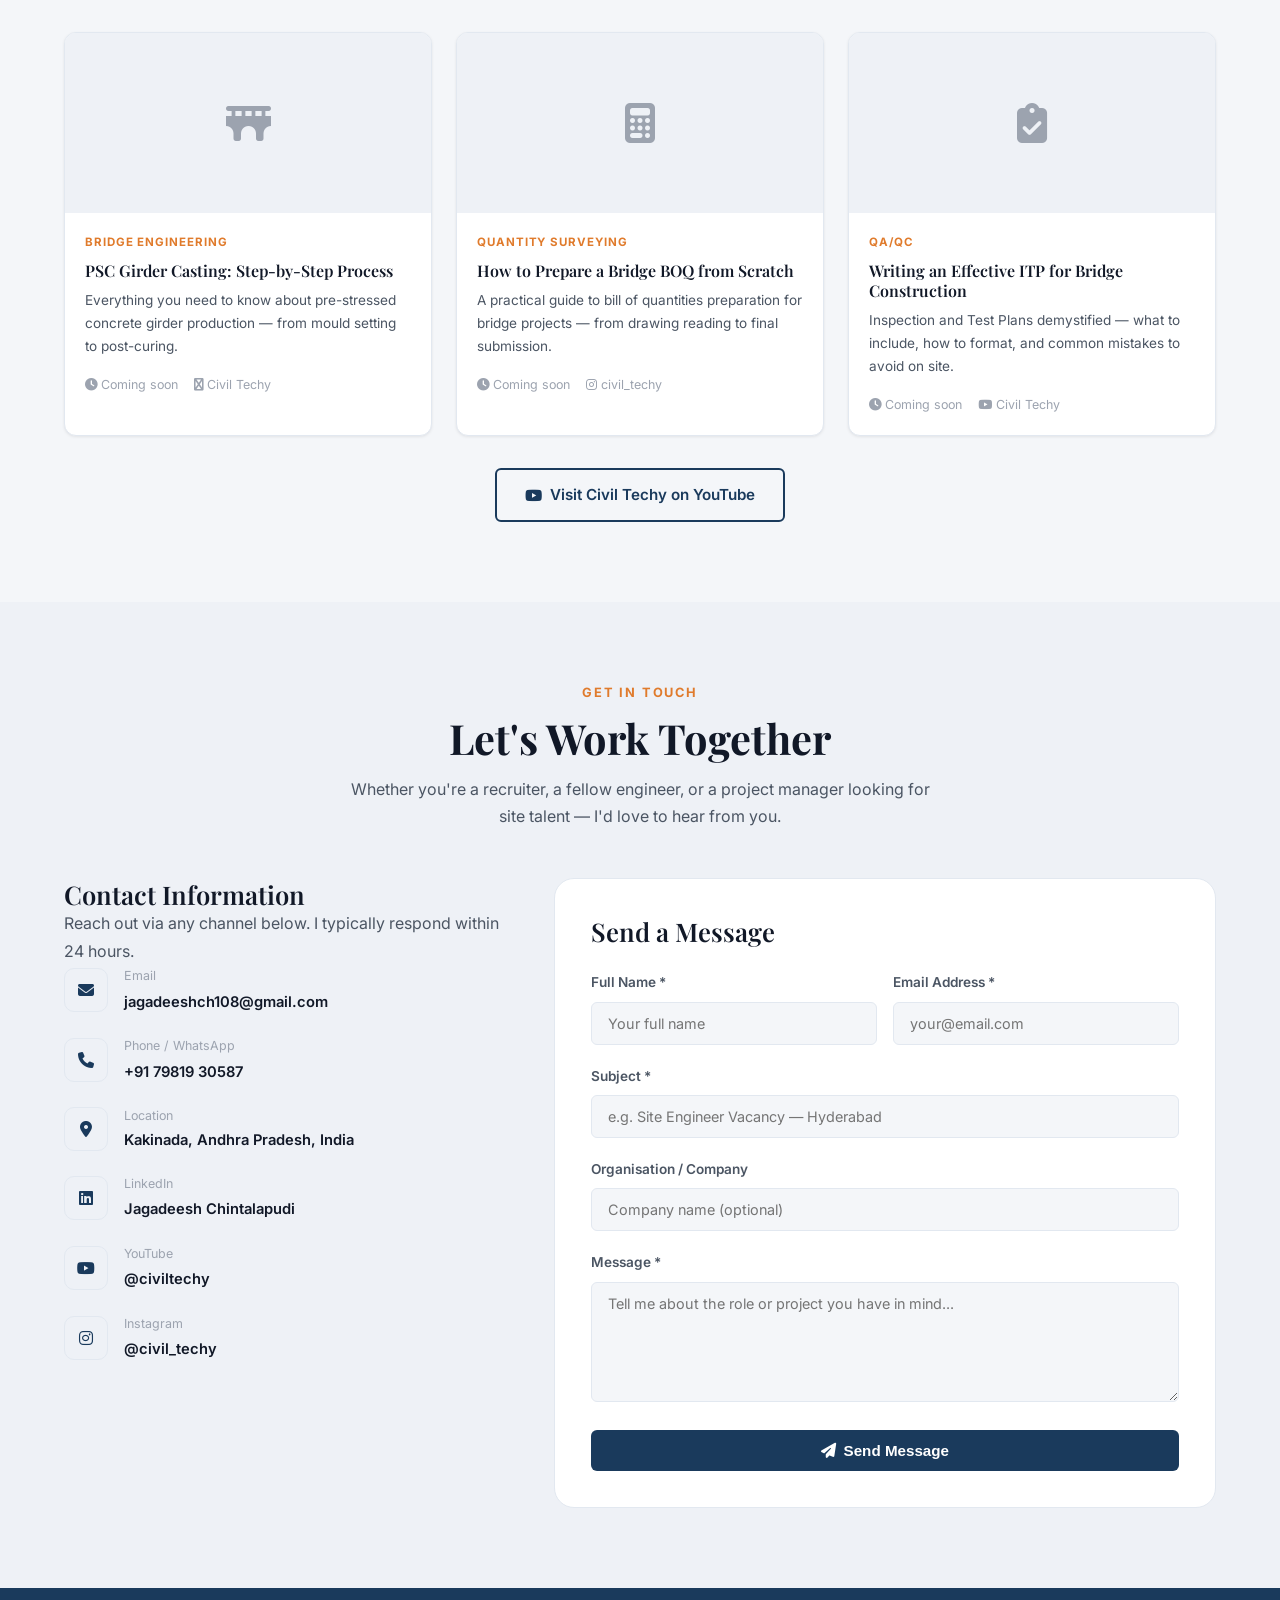
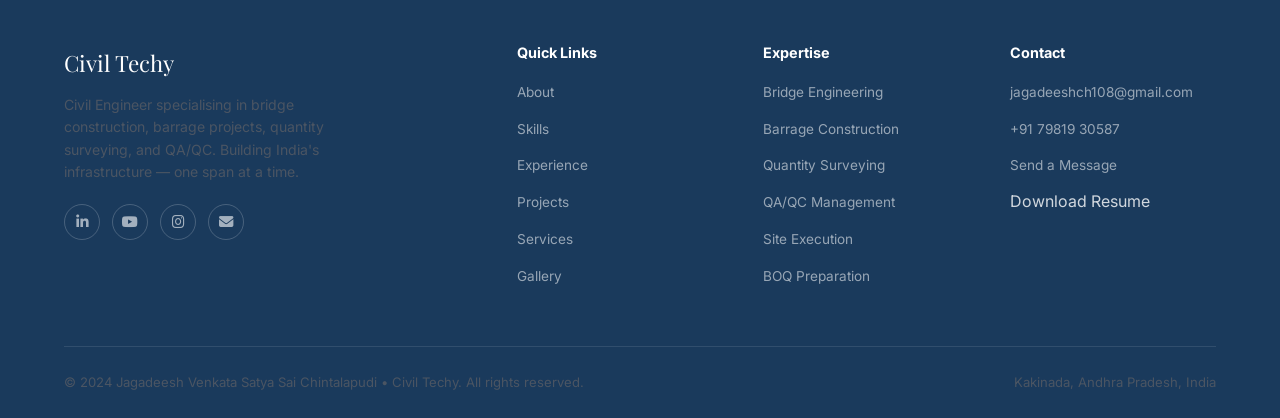
==== commit 6d43e5d0: "Update index.html" ====
--- a/index.html
+++ b/index.html
@@ -122,7 +122,7 @@
     <div>
       <div class="hero-tag">
         <span class="dot"></span>
-        Available for new opportunities
+        🚀 Available for Civil Engineering Opportunities
       </div>
 
       <h1 class="hero-name">Jagadeesh<br>Chintalapudi</h1>
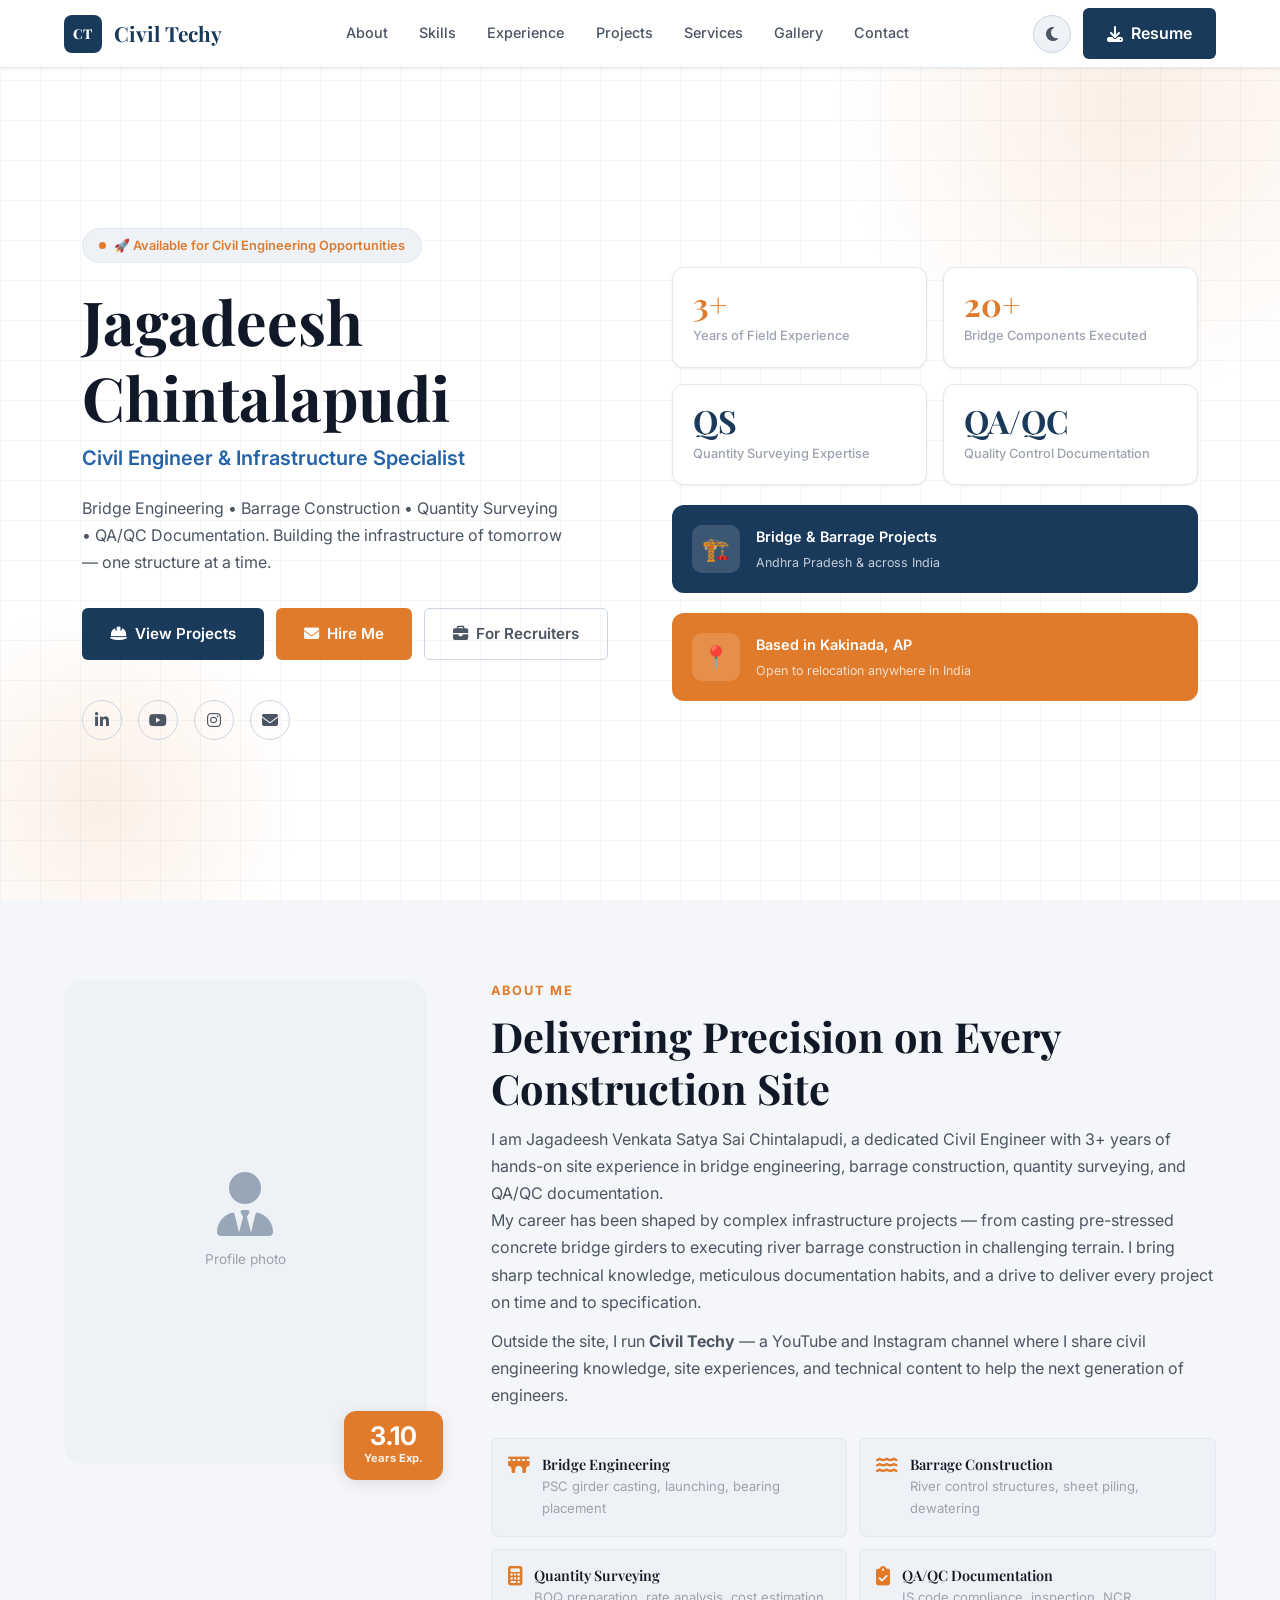
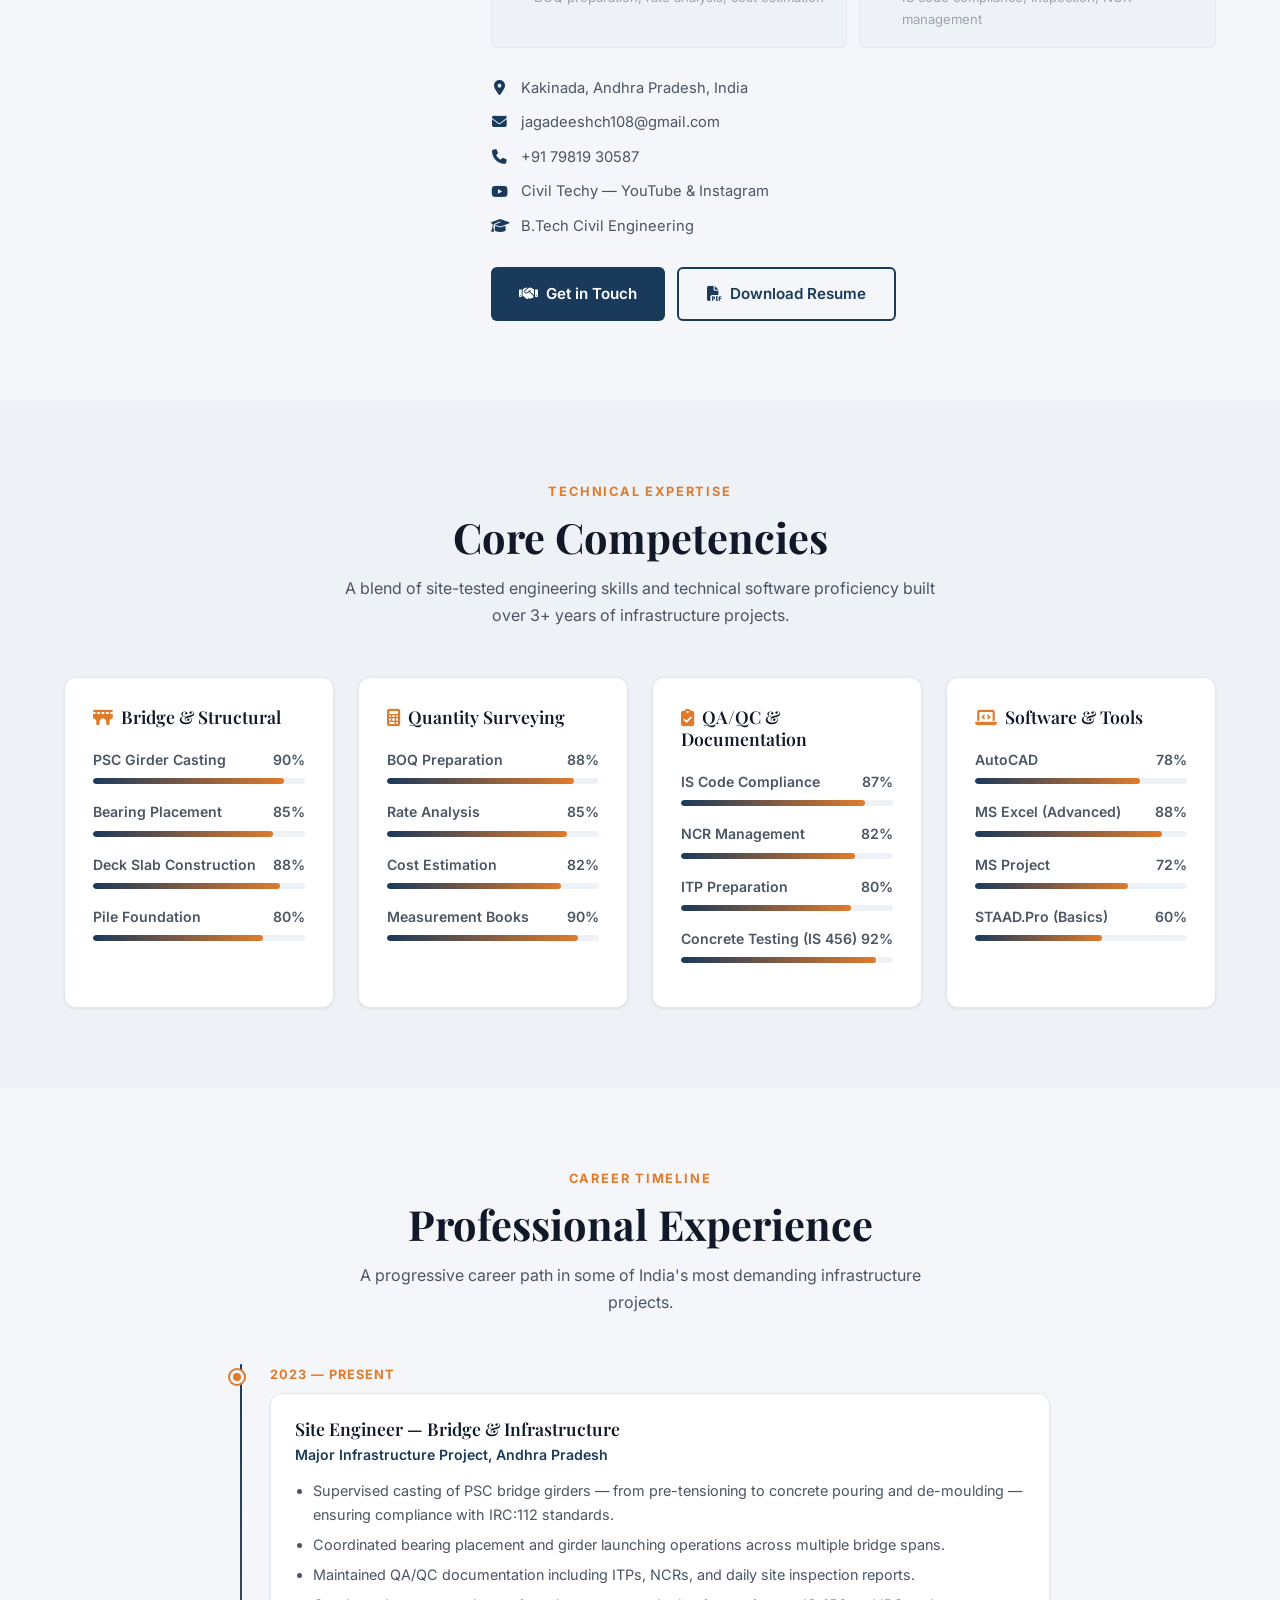
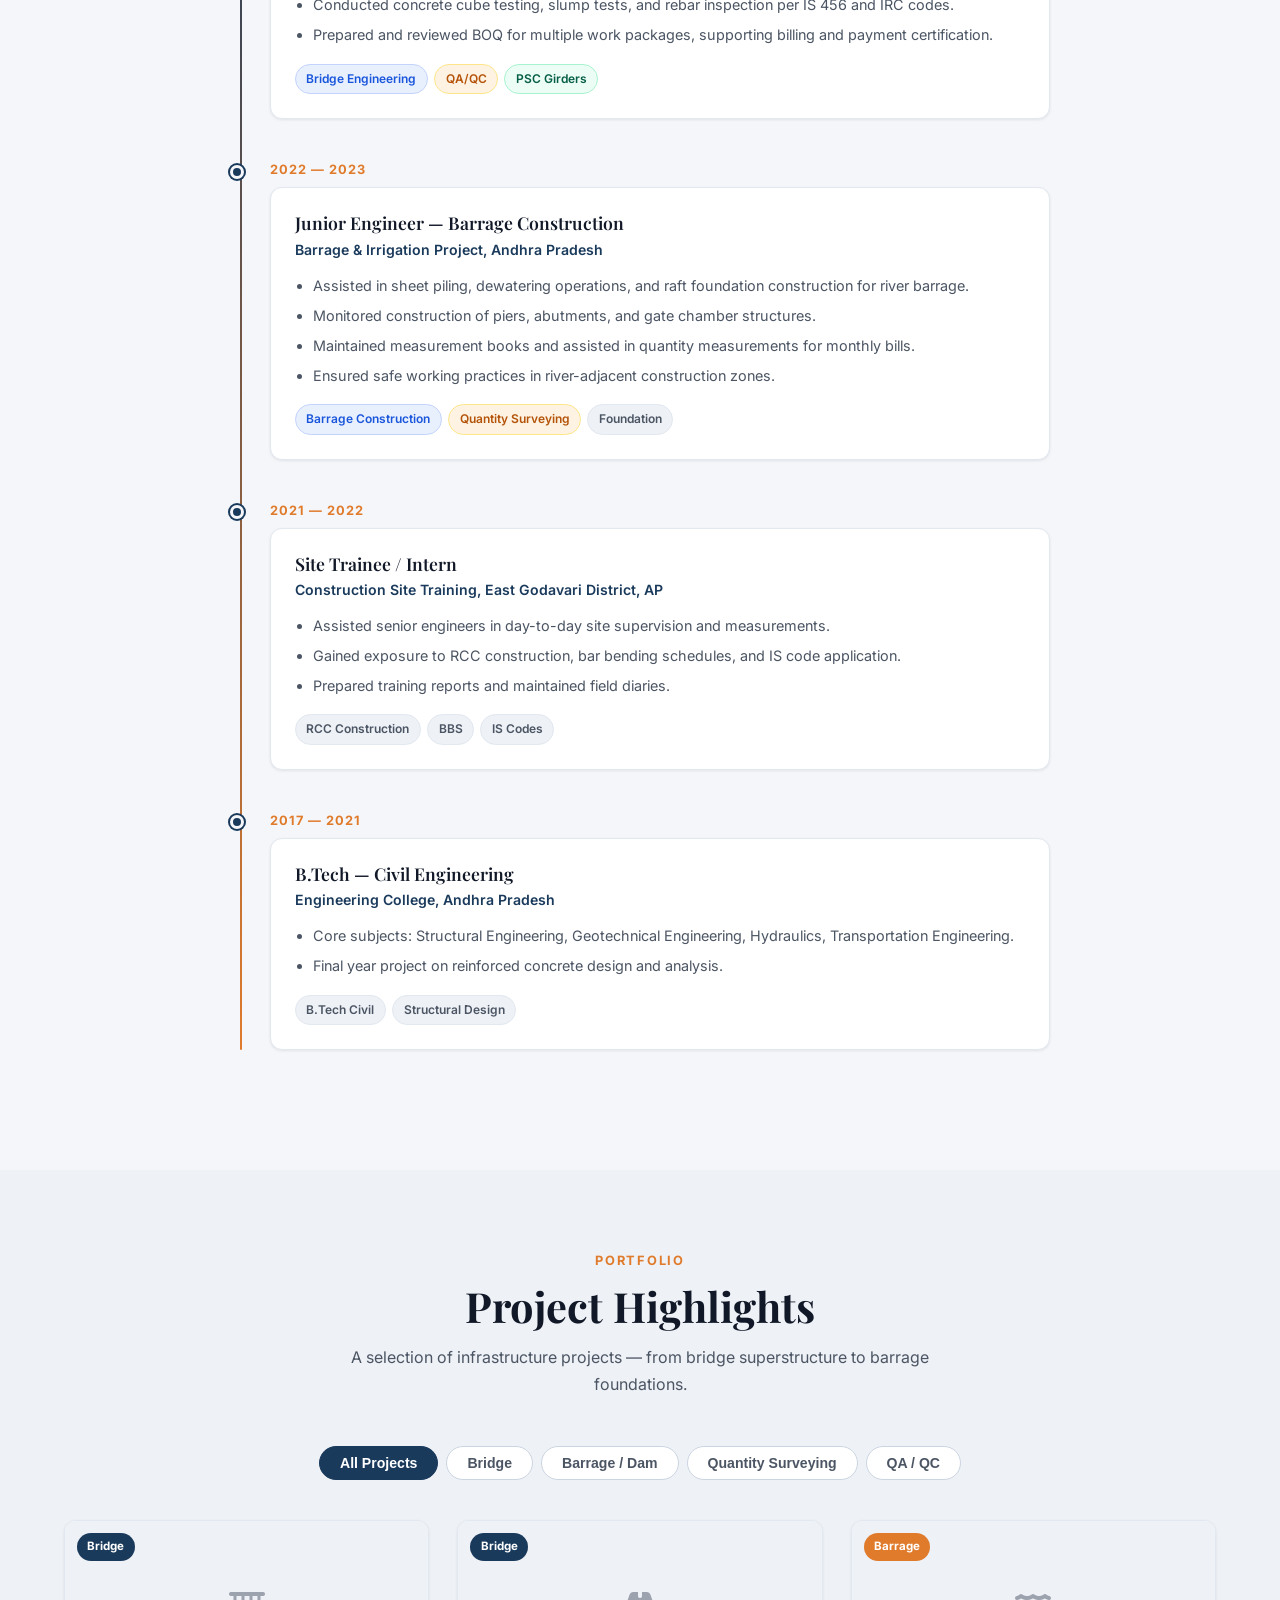
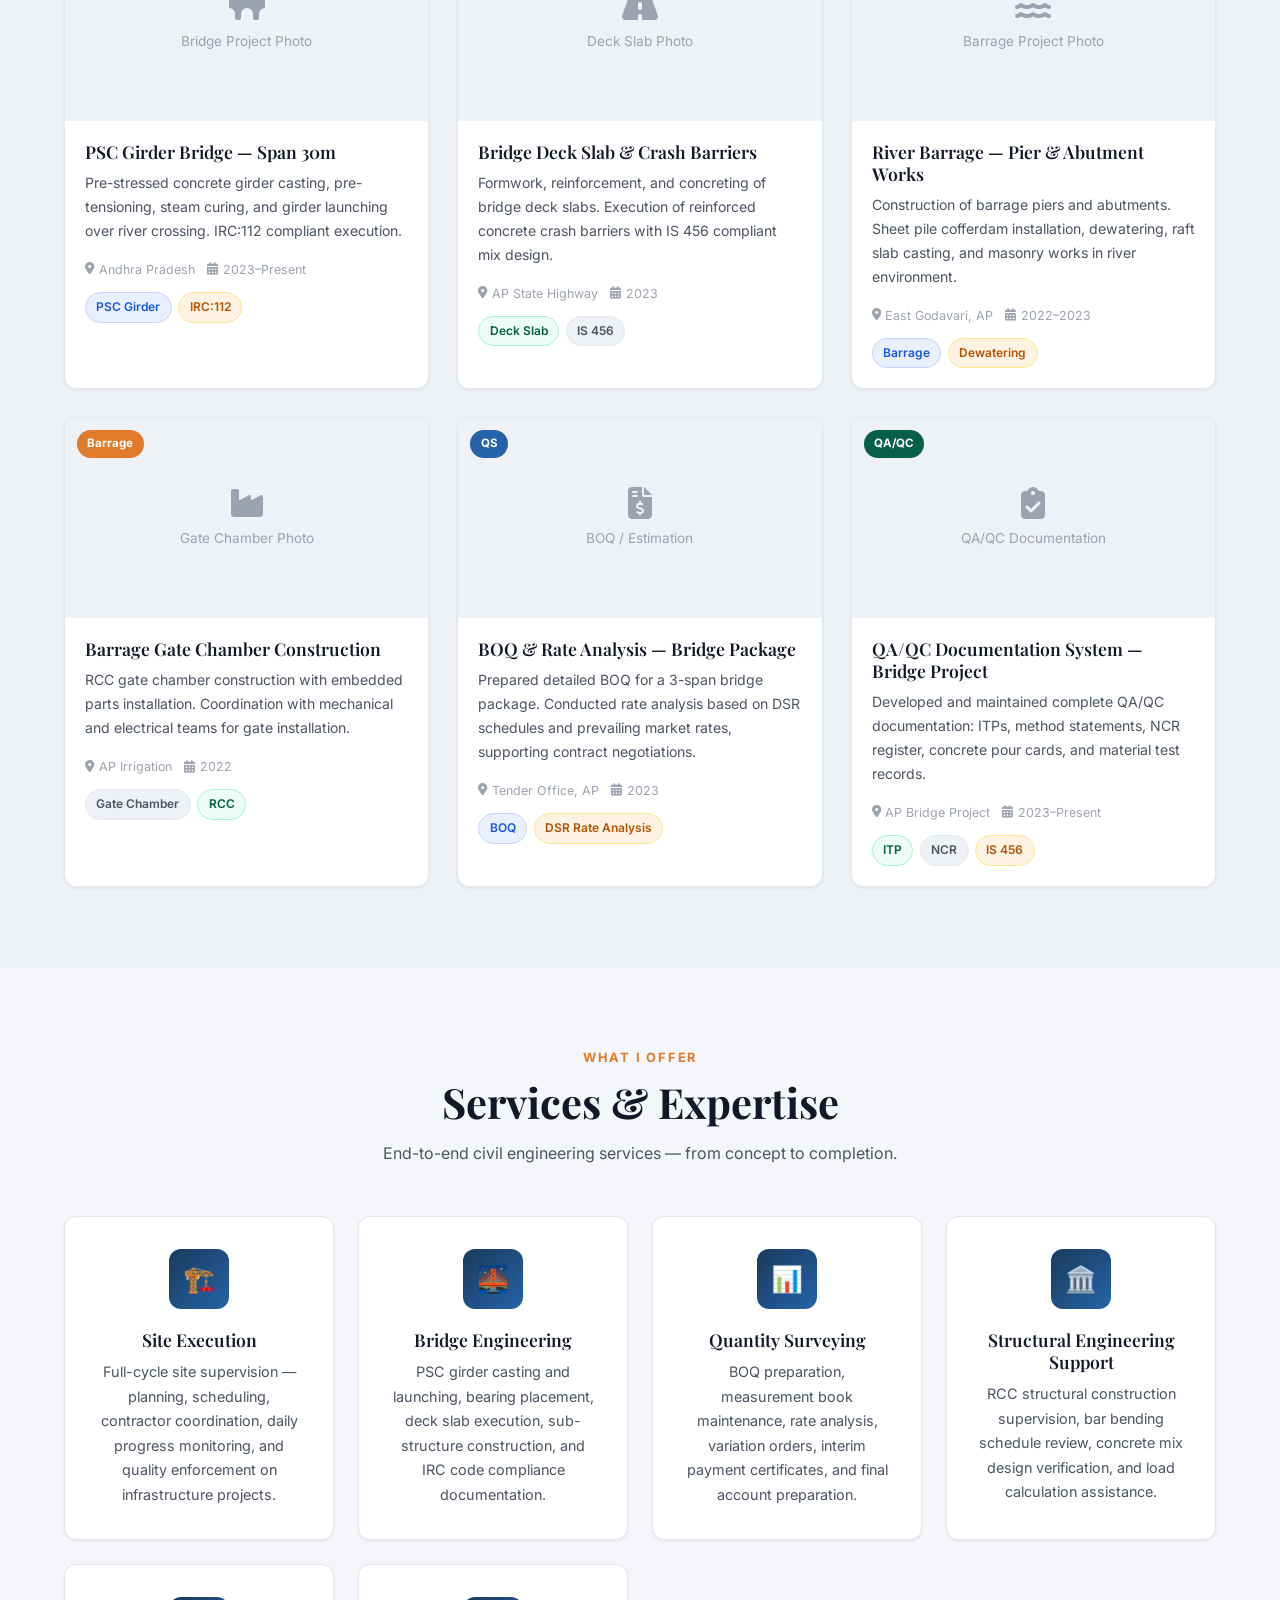
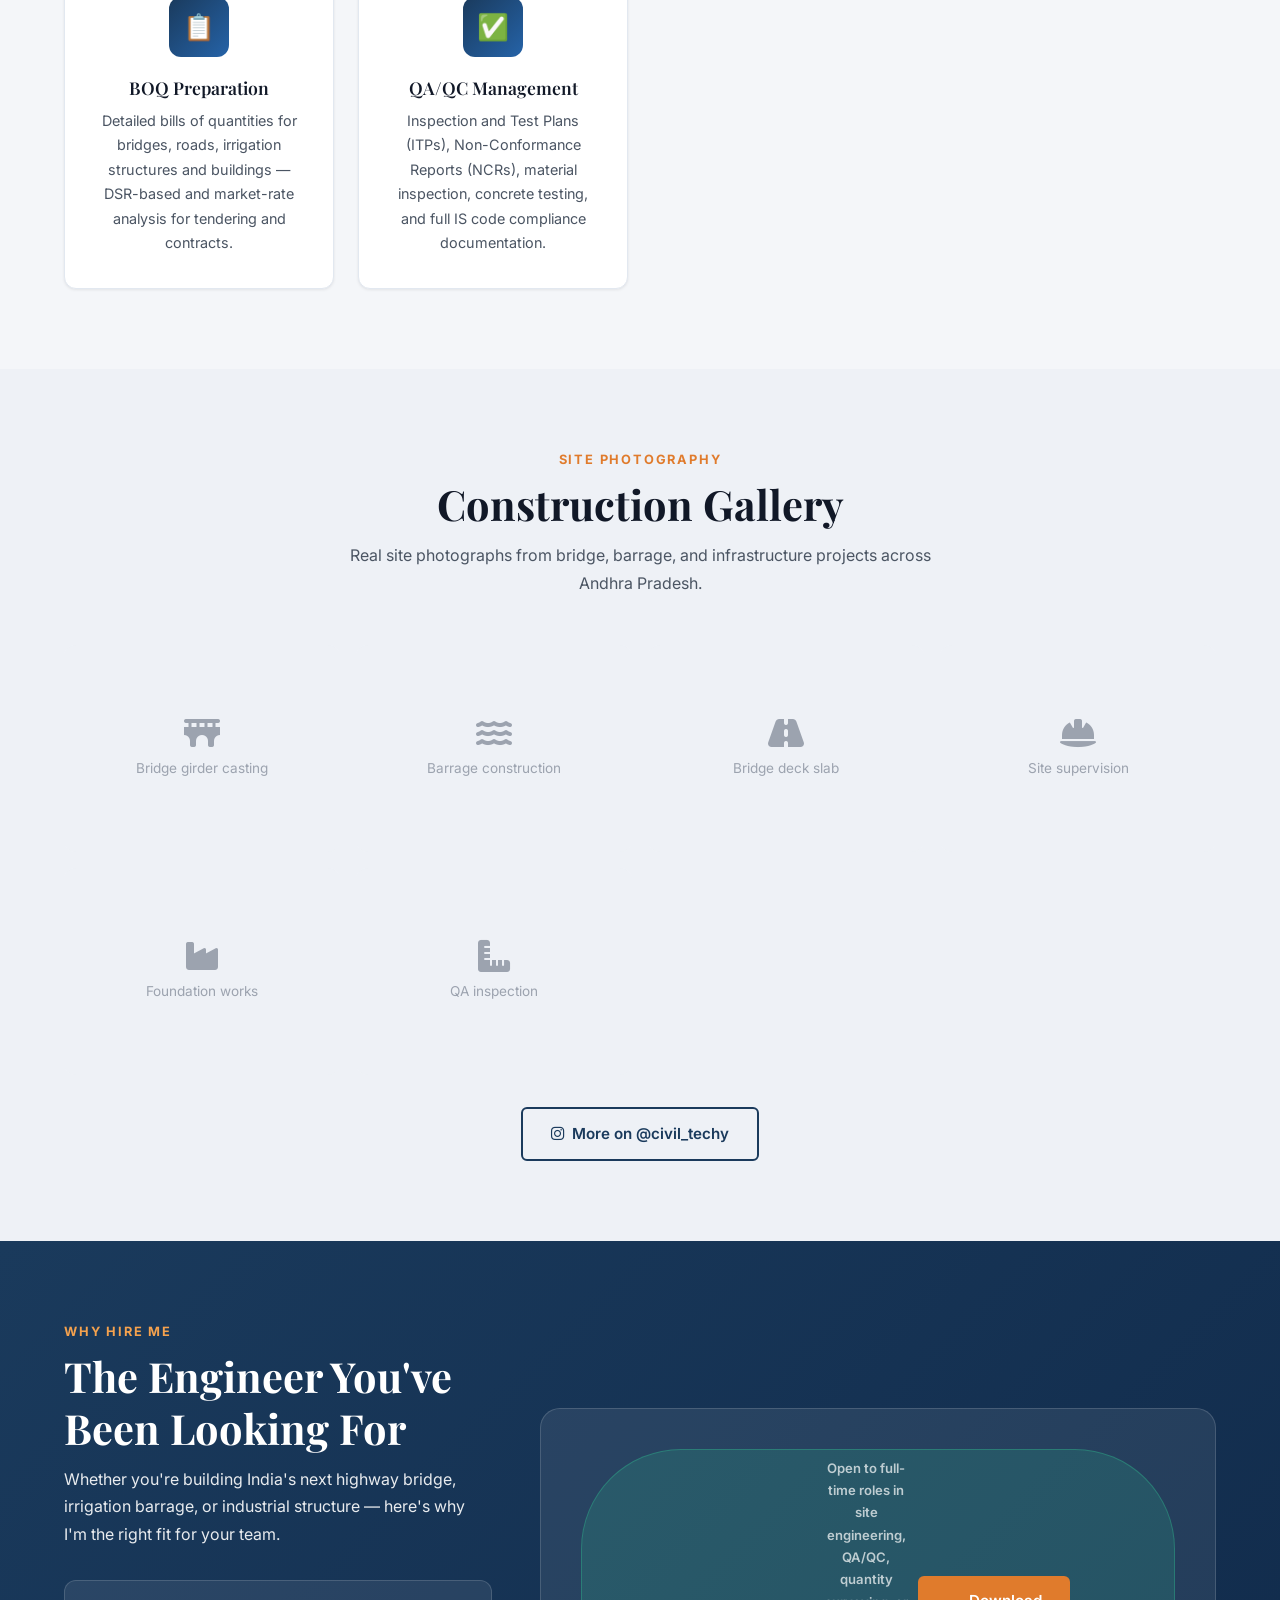
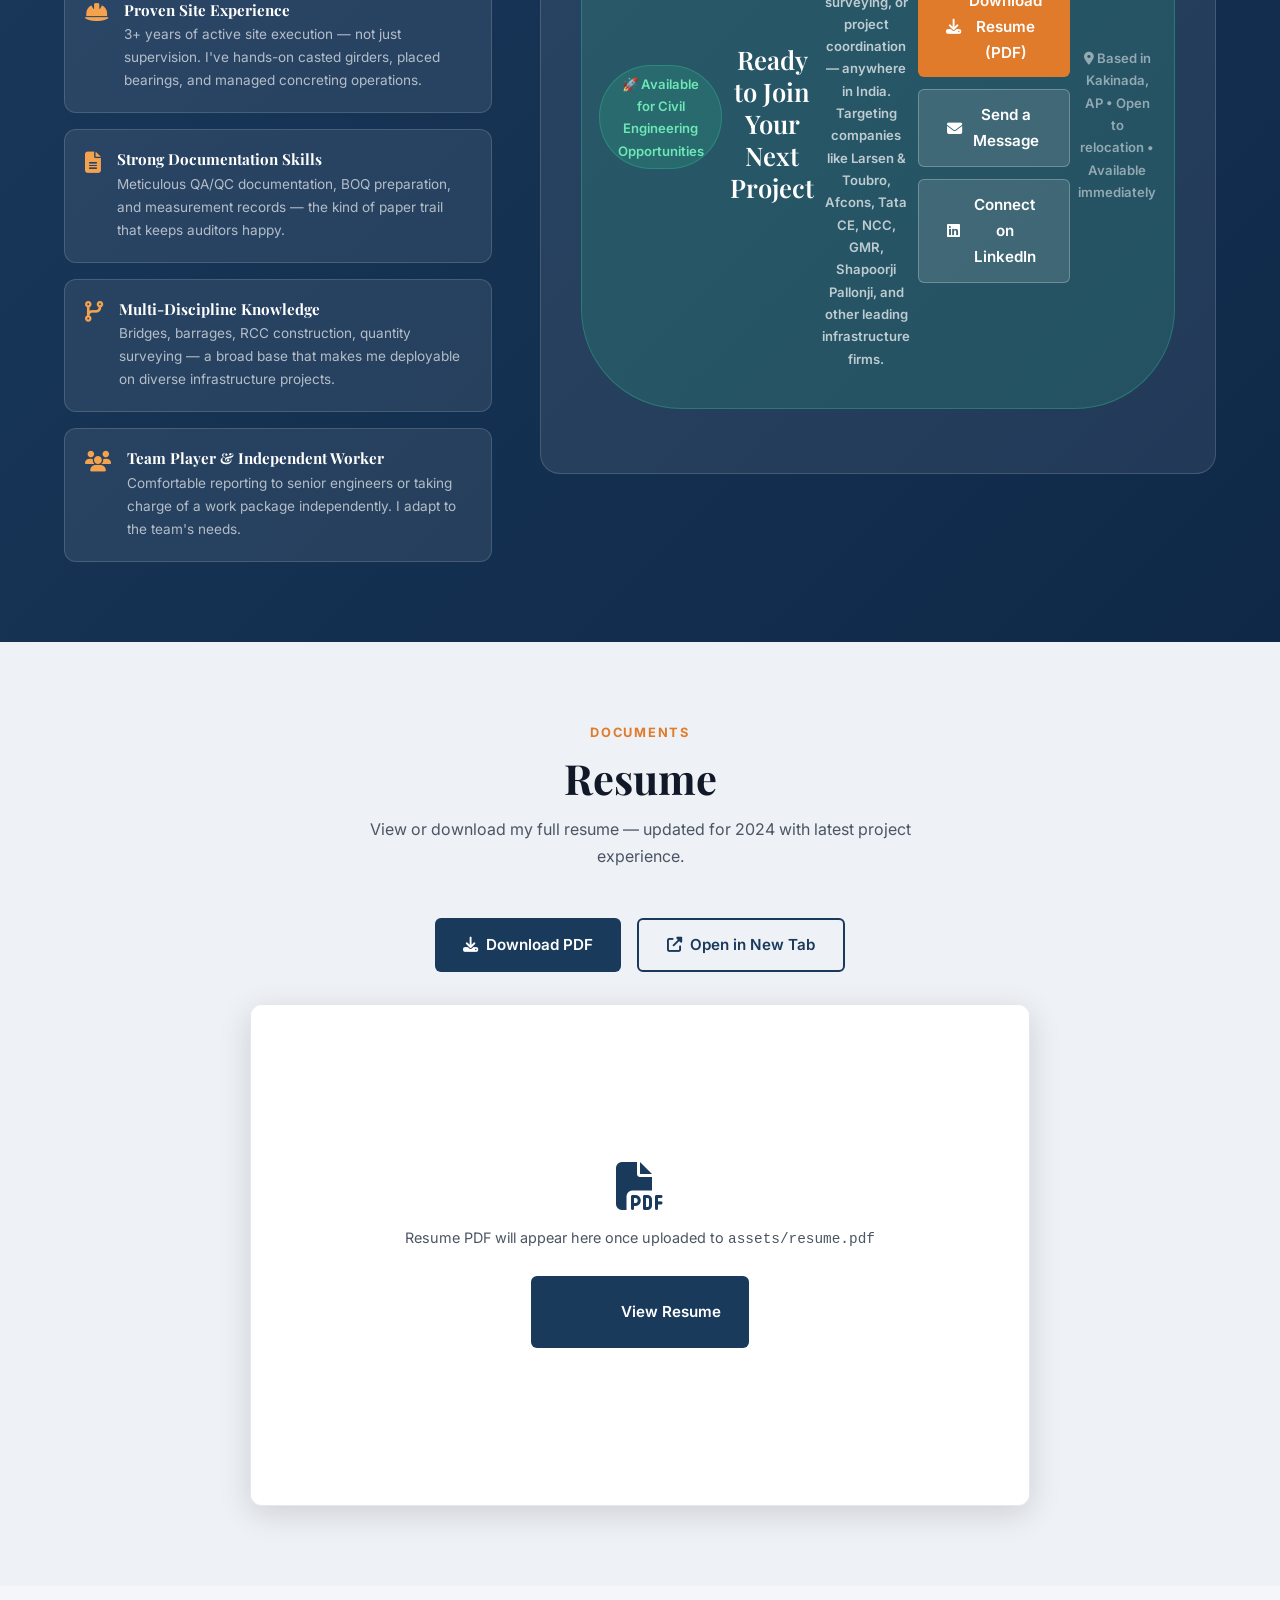
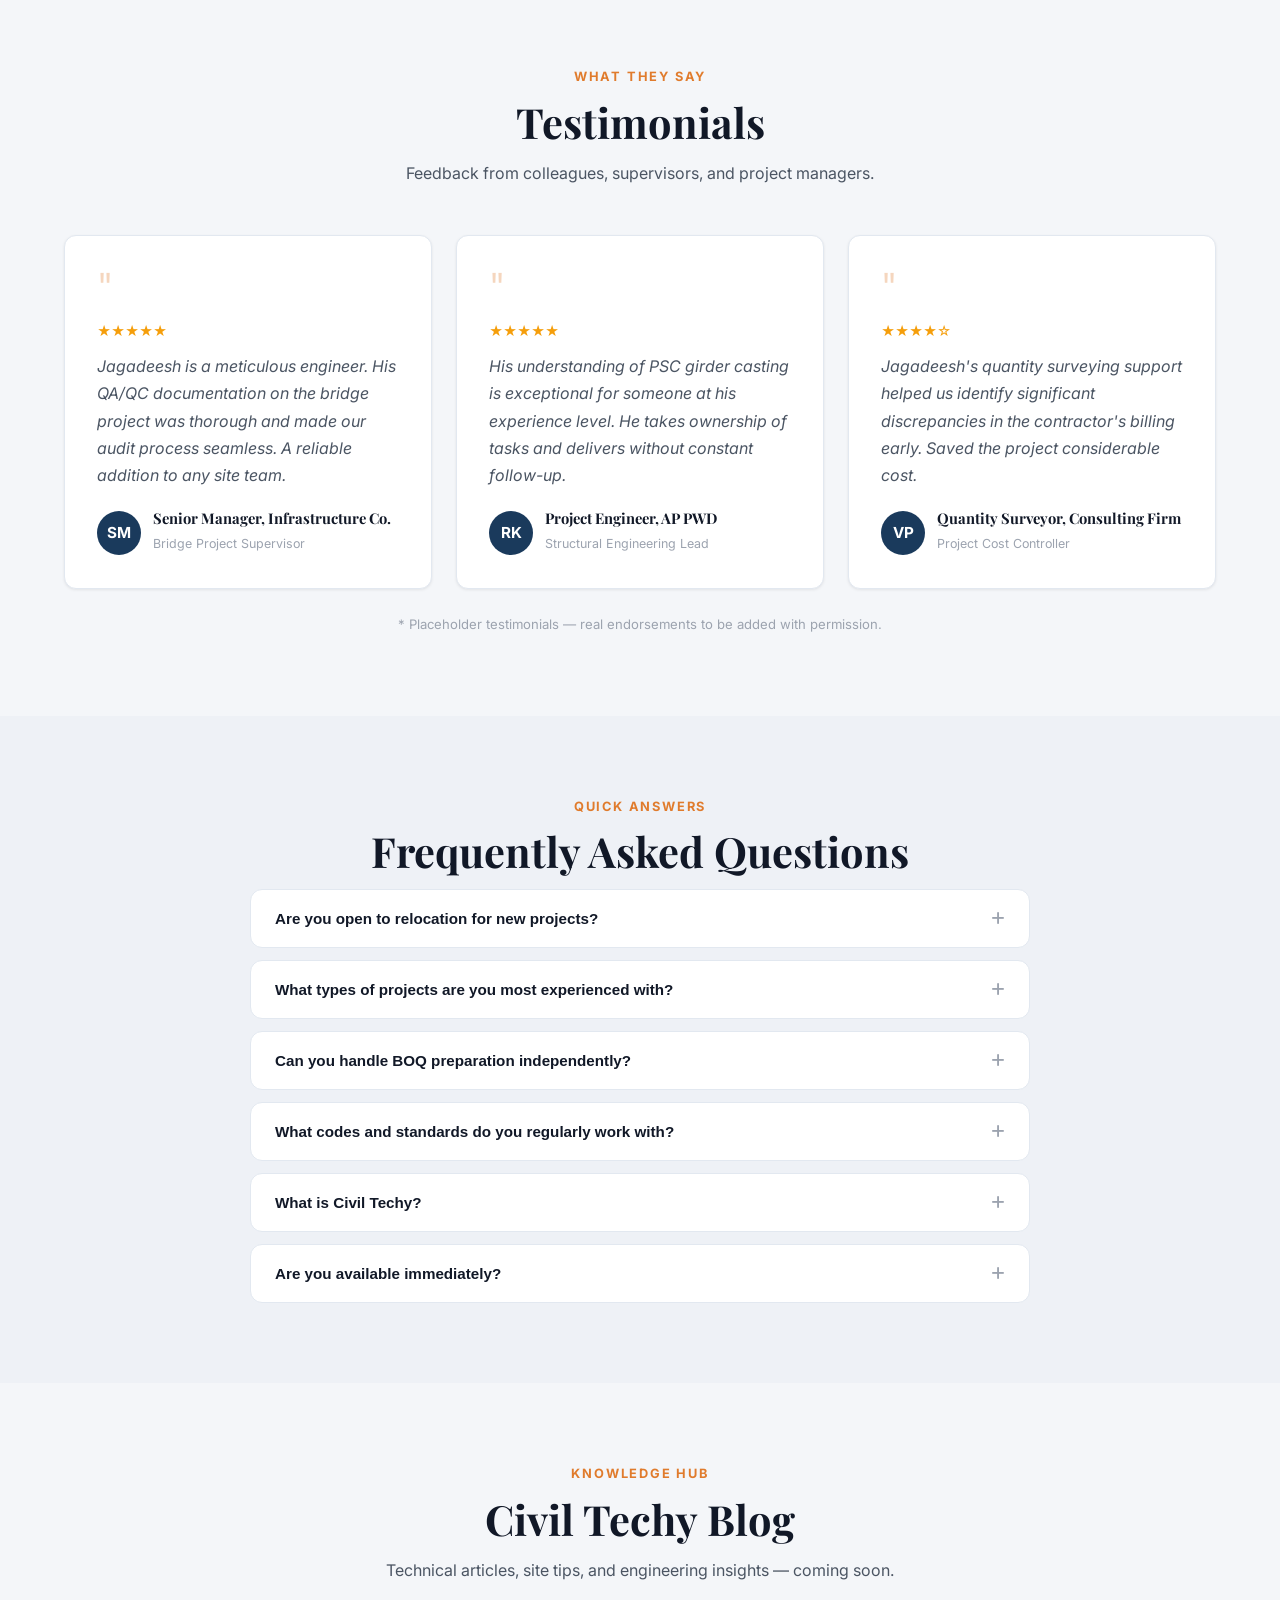
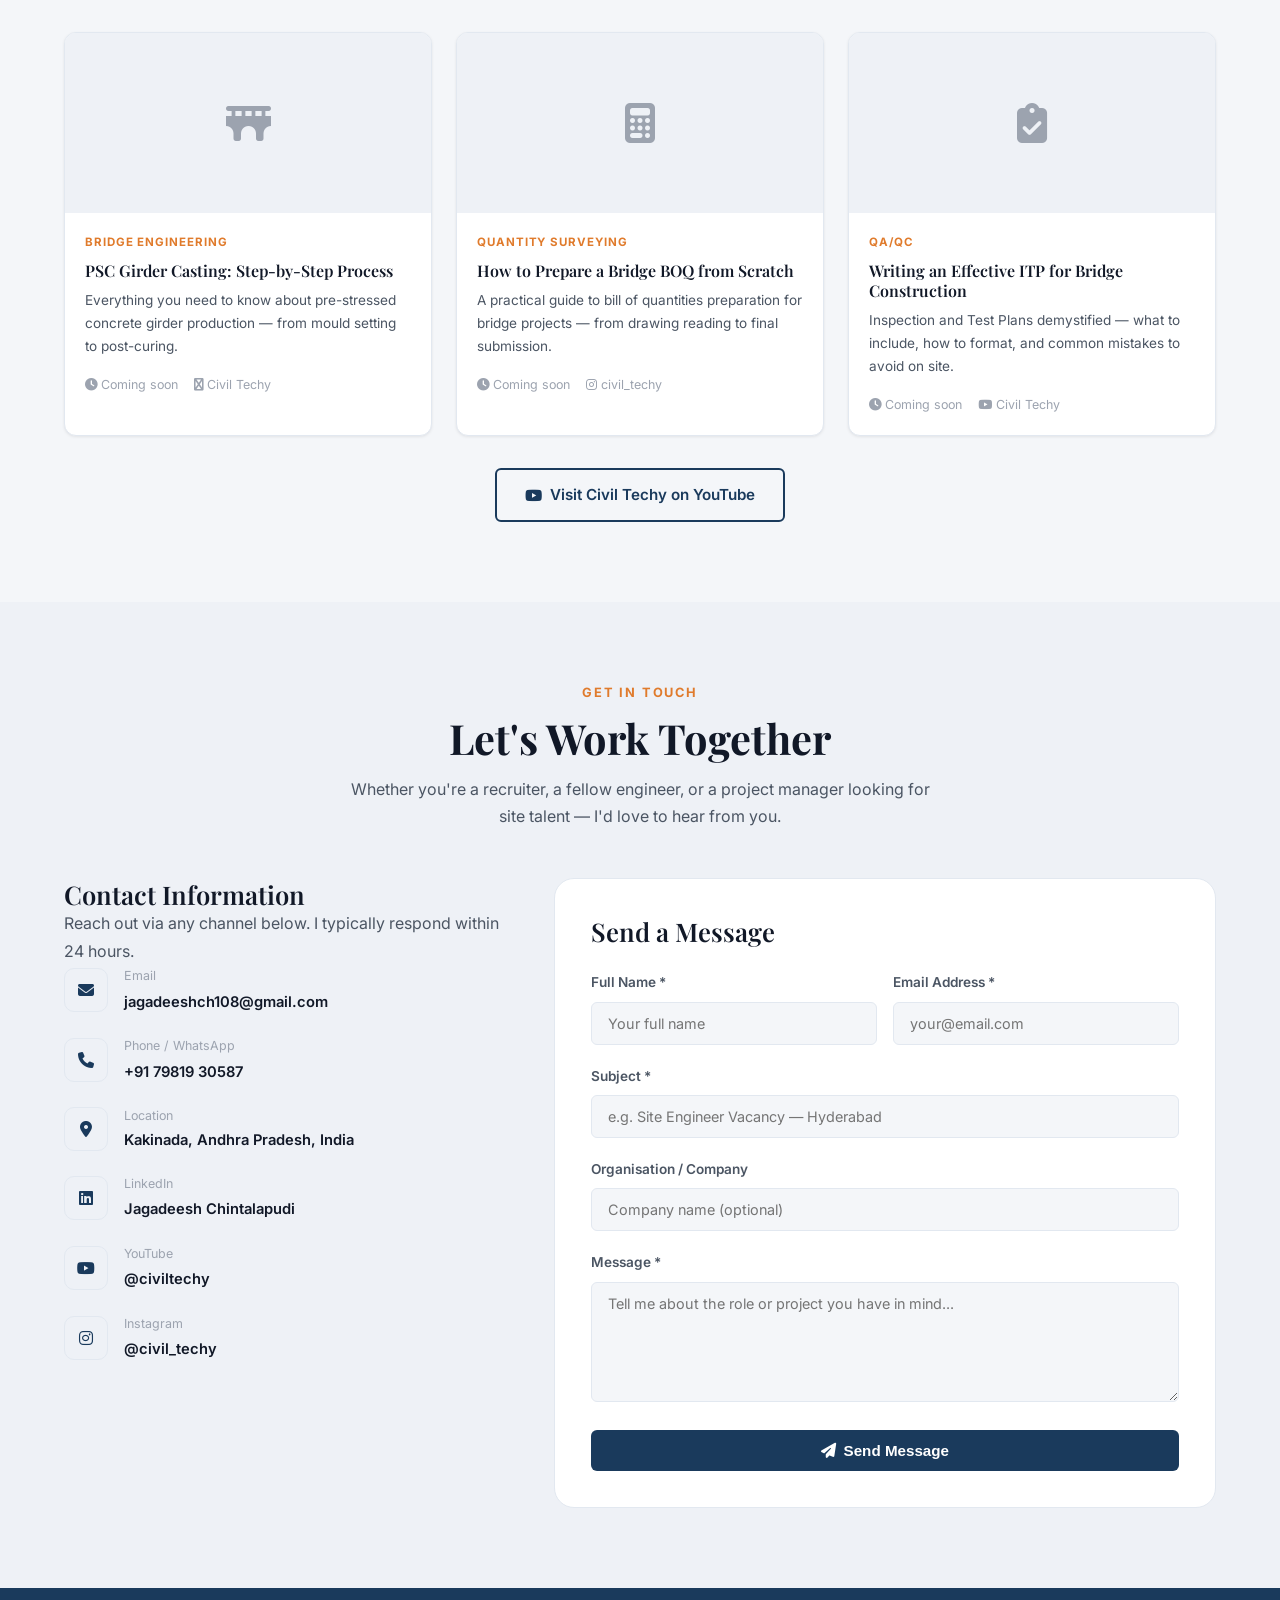
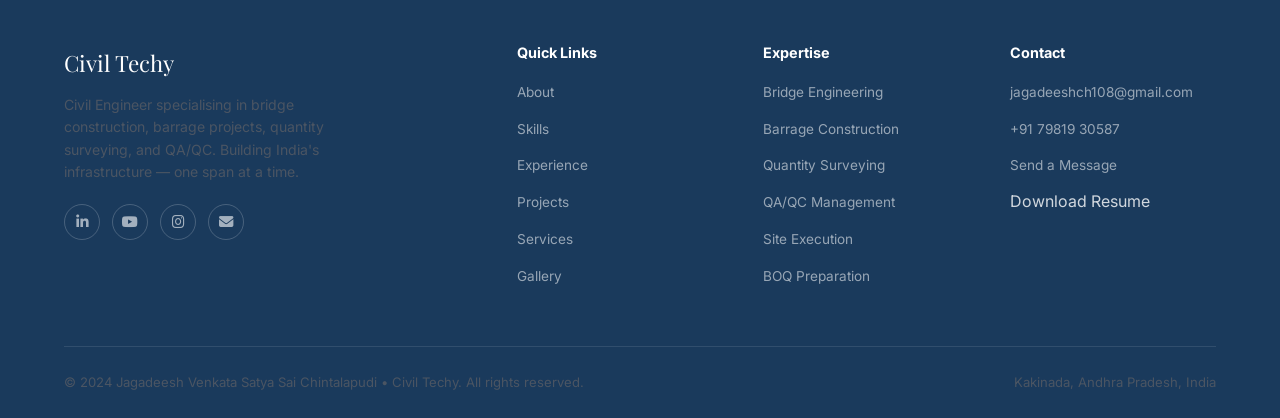
==== commit 283b41fd: "Update index.html" ====
--- a/index.html
+++ b/index.html
@@ -82,7 +82,7 @@
       <button class="theme-btn" onclick="toggleTheme()" aria-label="Toggle dark mode">
         <i class="fas fa-moon"></i>
       </button>
-      <a href="assets/resume.pdf" download class="btn btn-primary" style="padding:.55rem 1.2rem;font-size:.88rem;">
+      <a href="resume.pdf" download class="btn btn-primary" style="padding:.75rem 1.5rem;font-size:1rem;">
         <i class="fas fa-download"></i> Resume
       </a>
     </div>
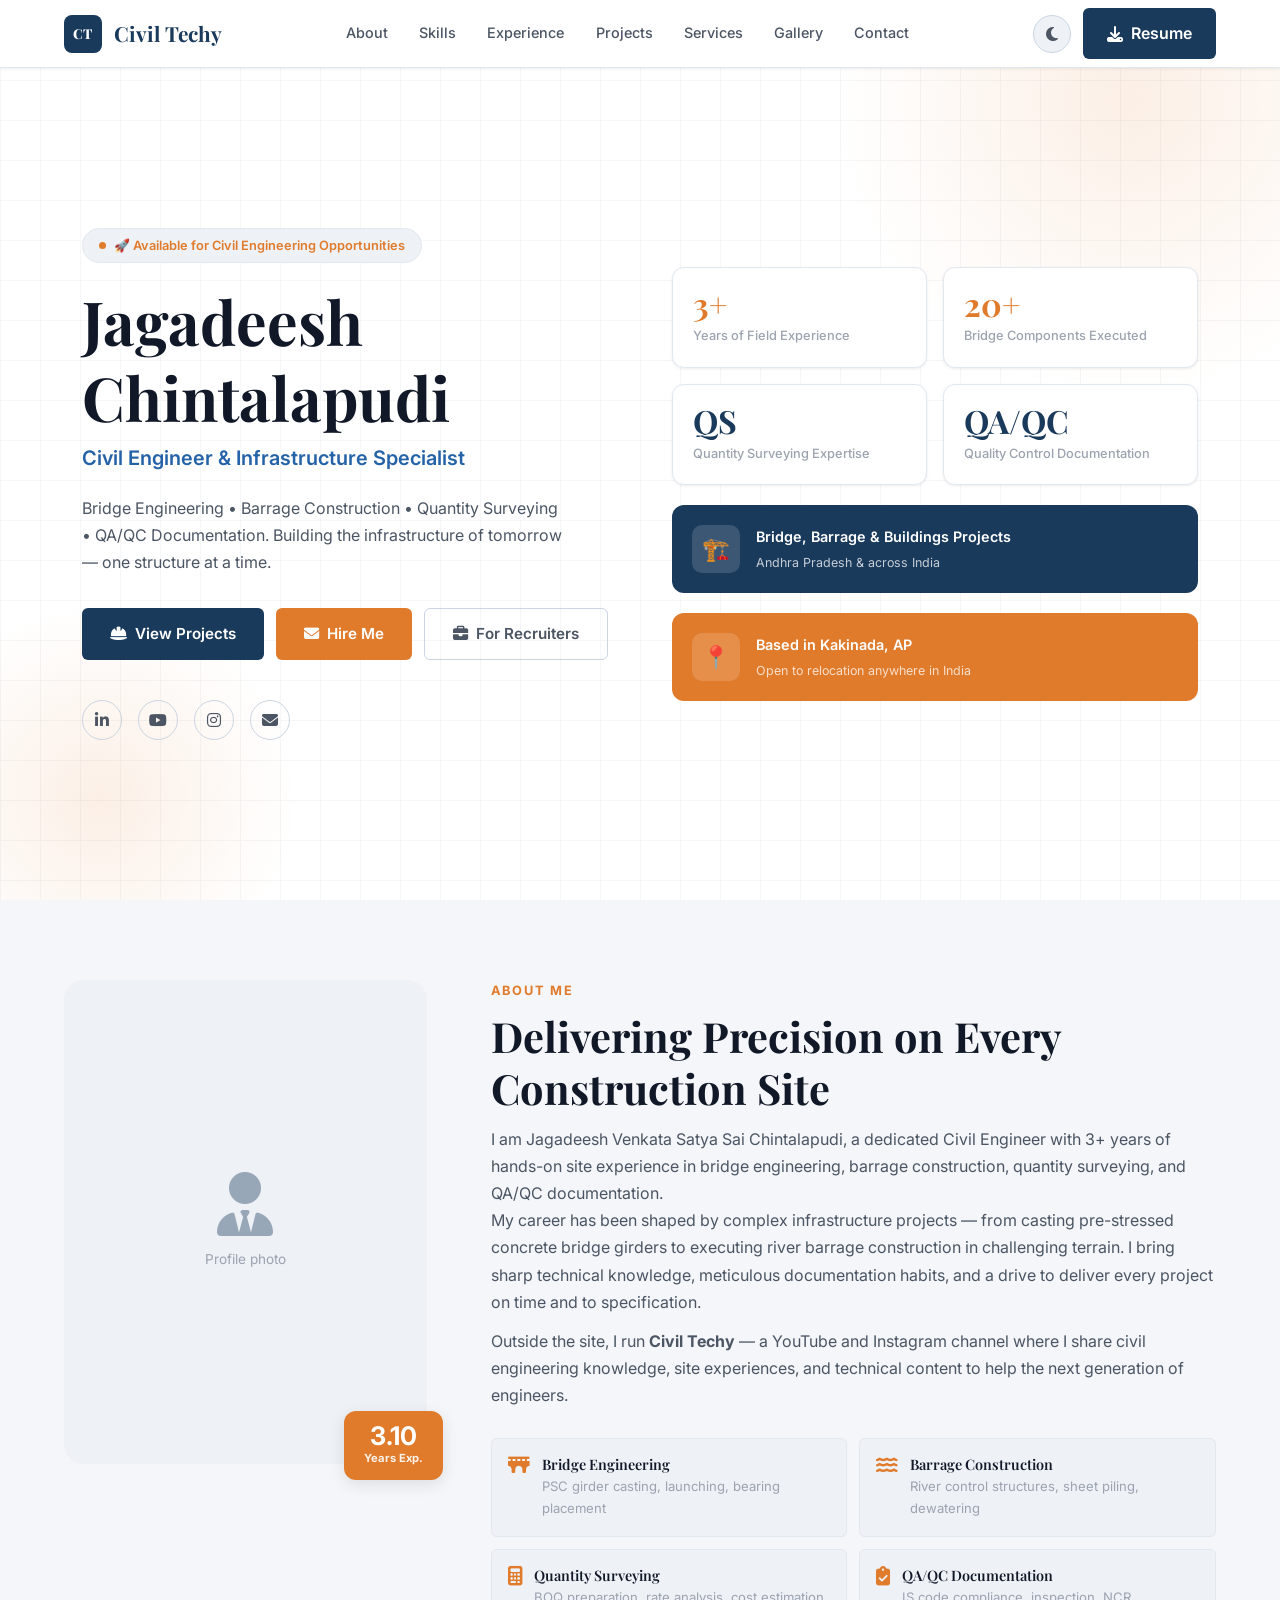
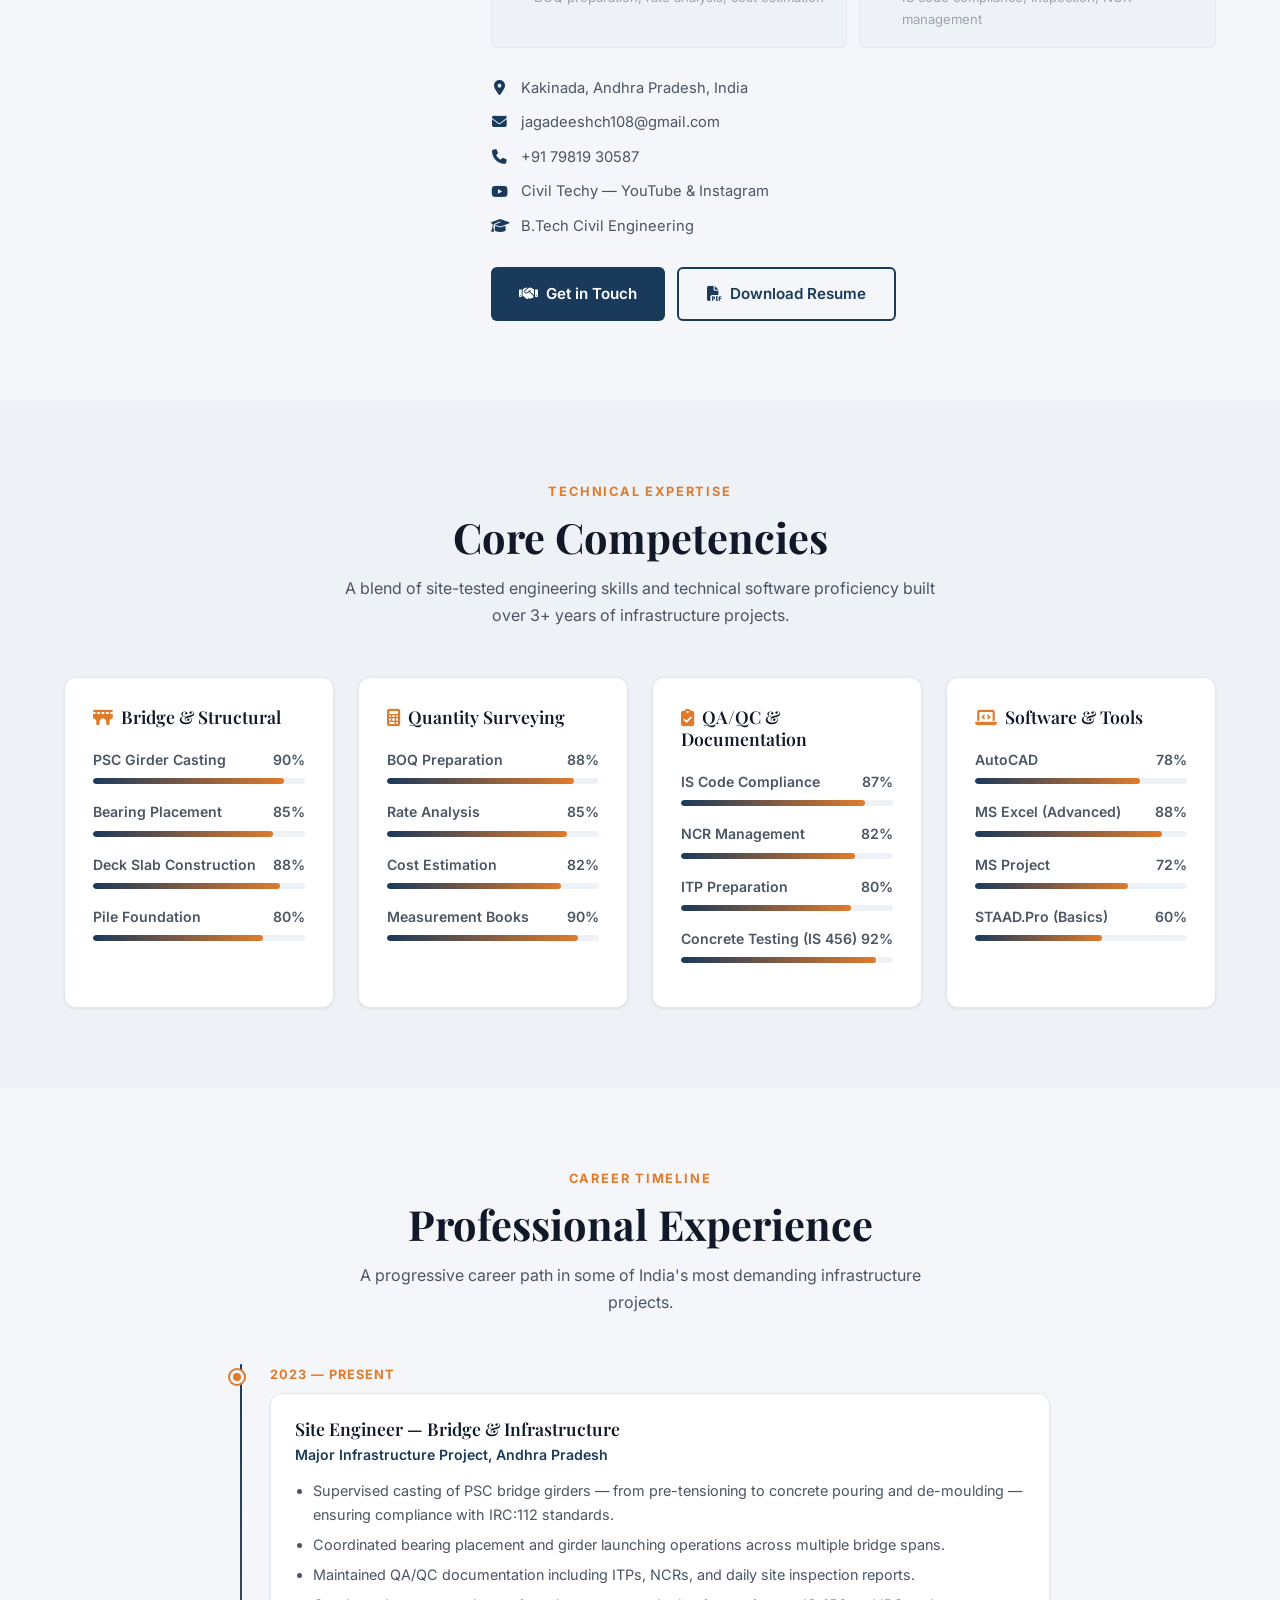
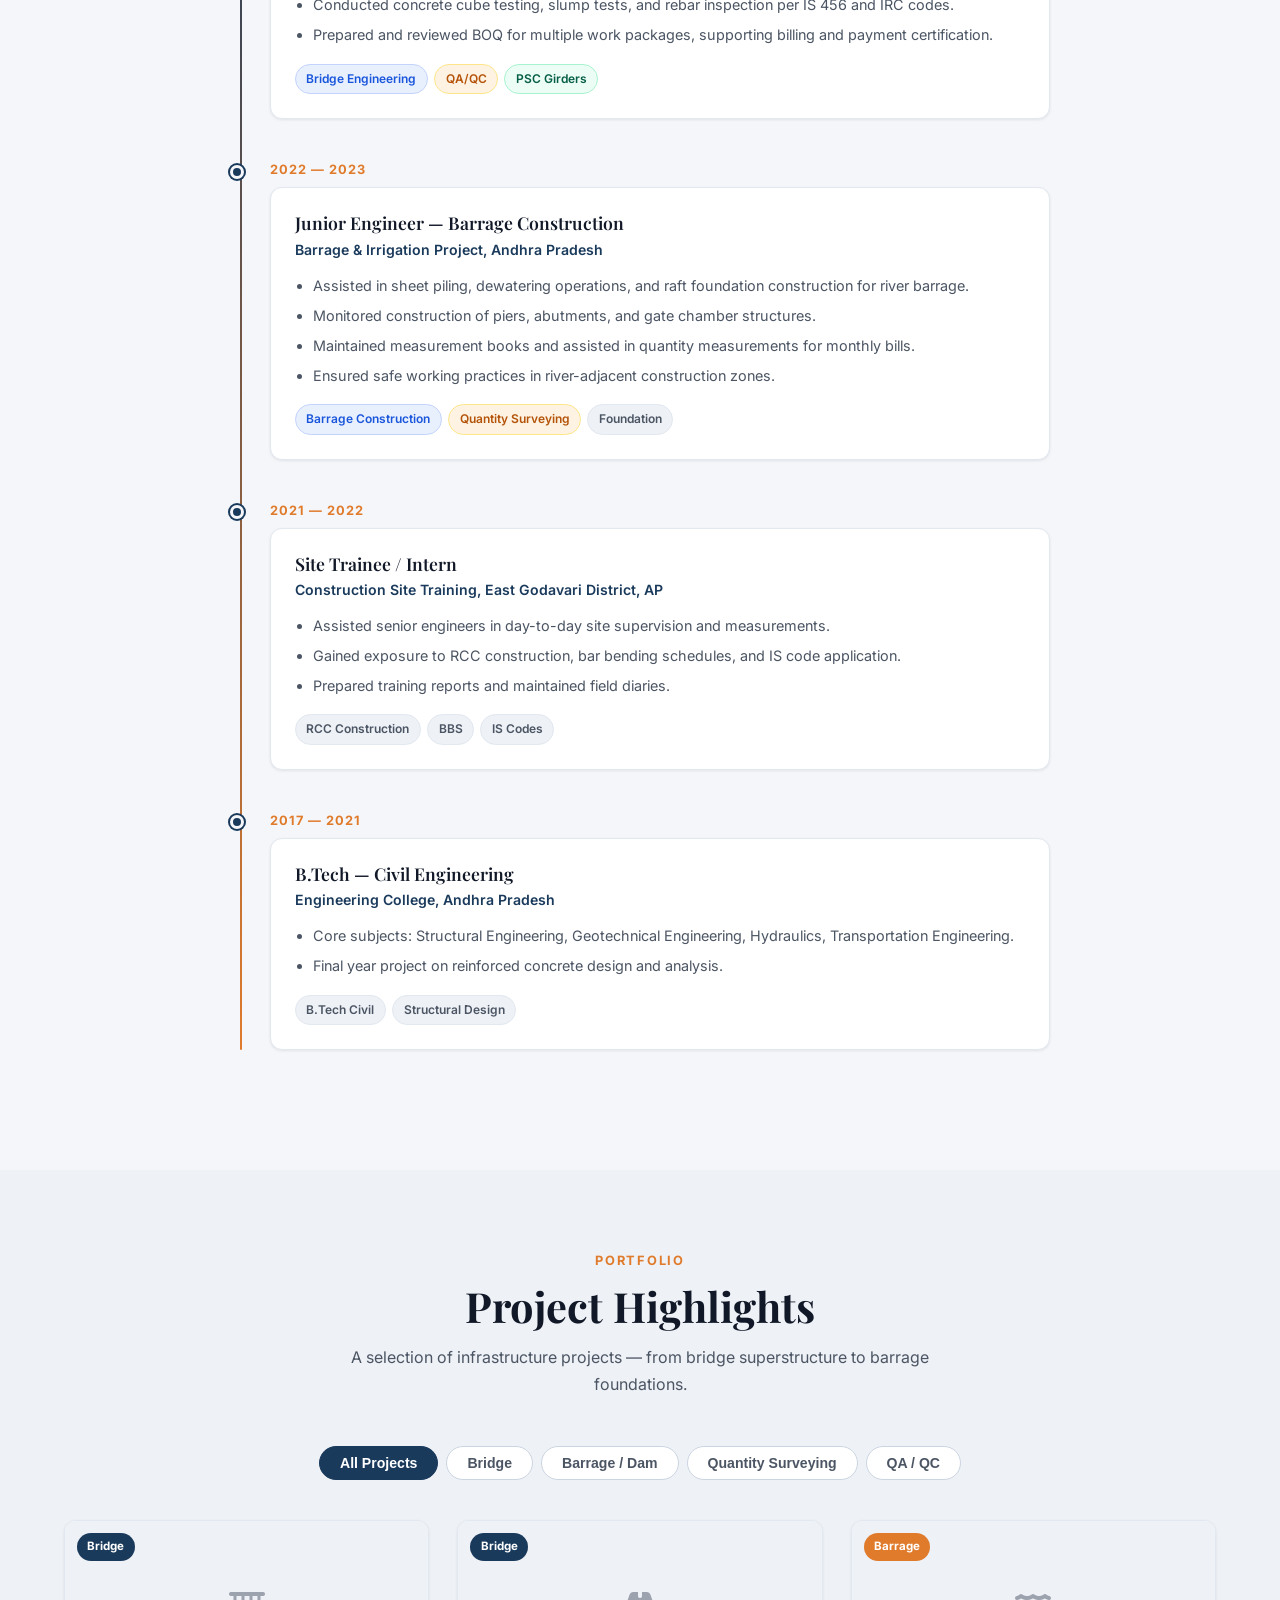
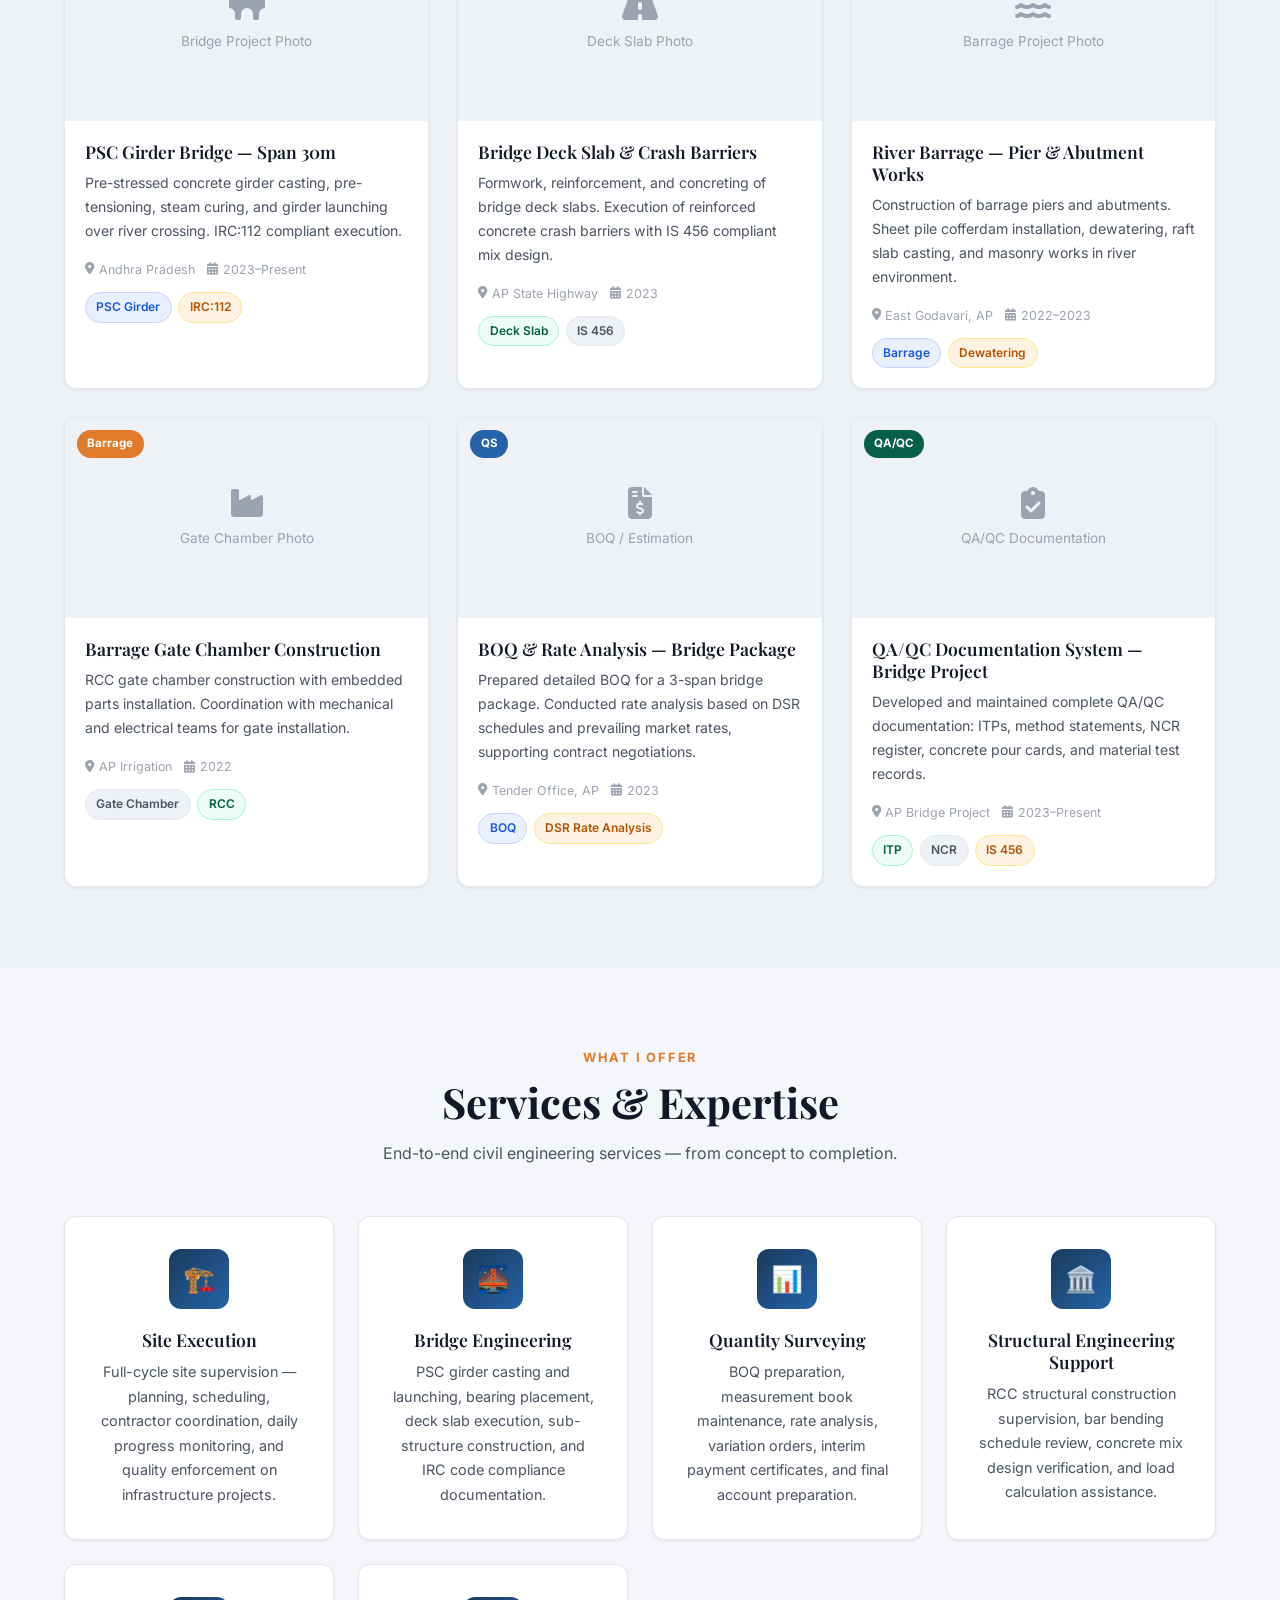
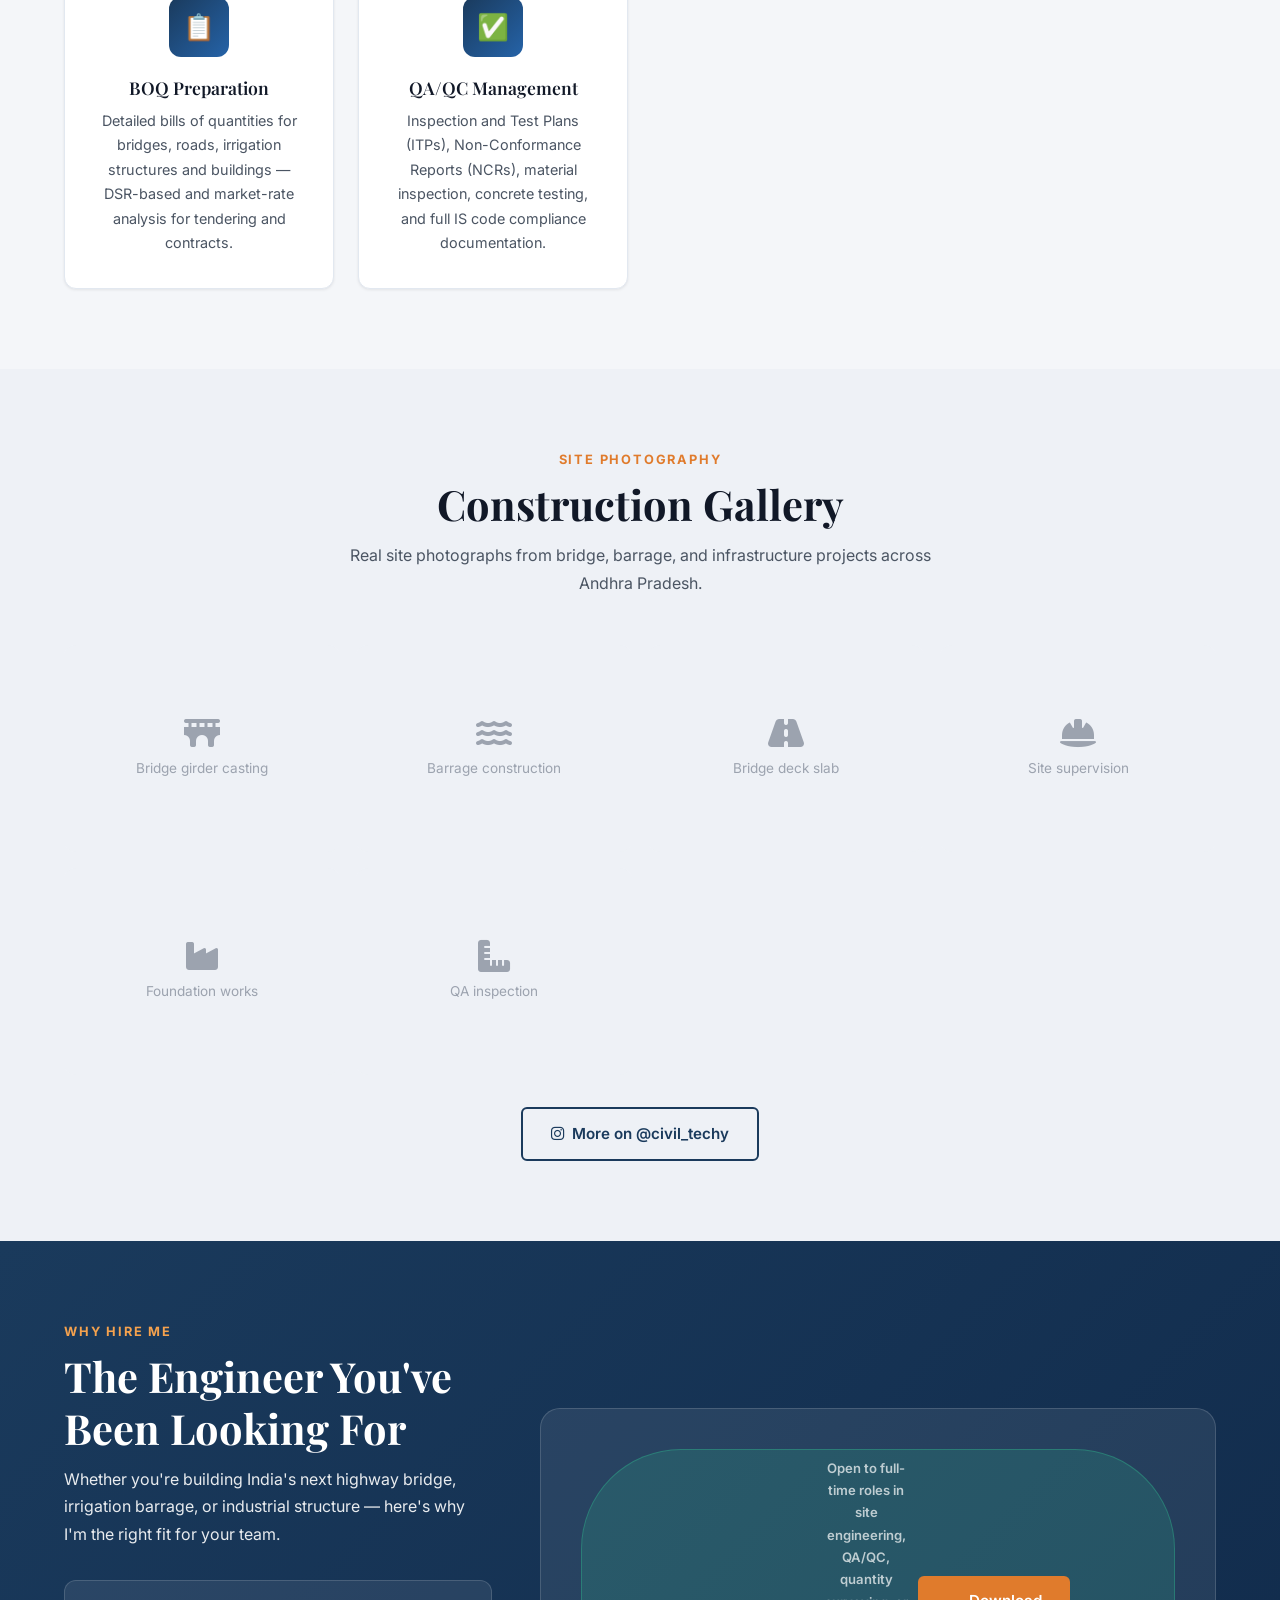
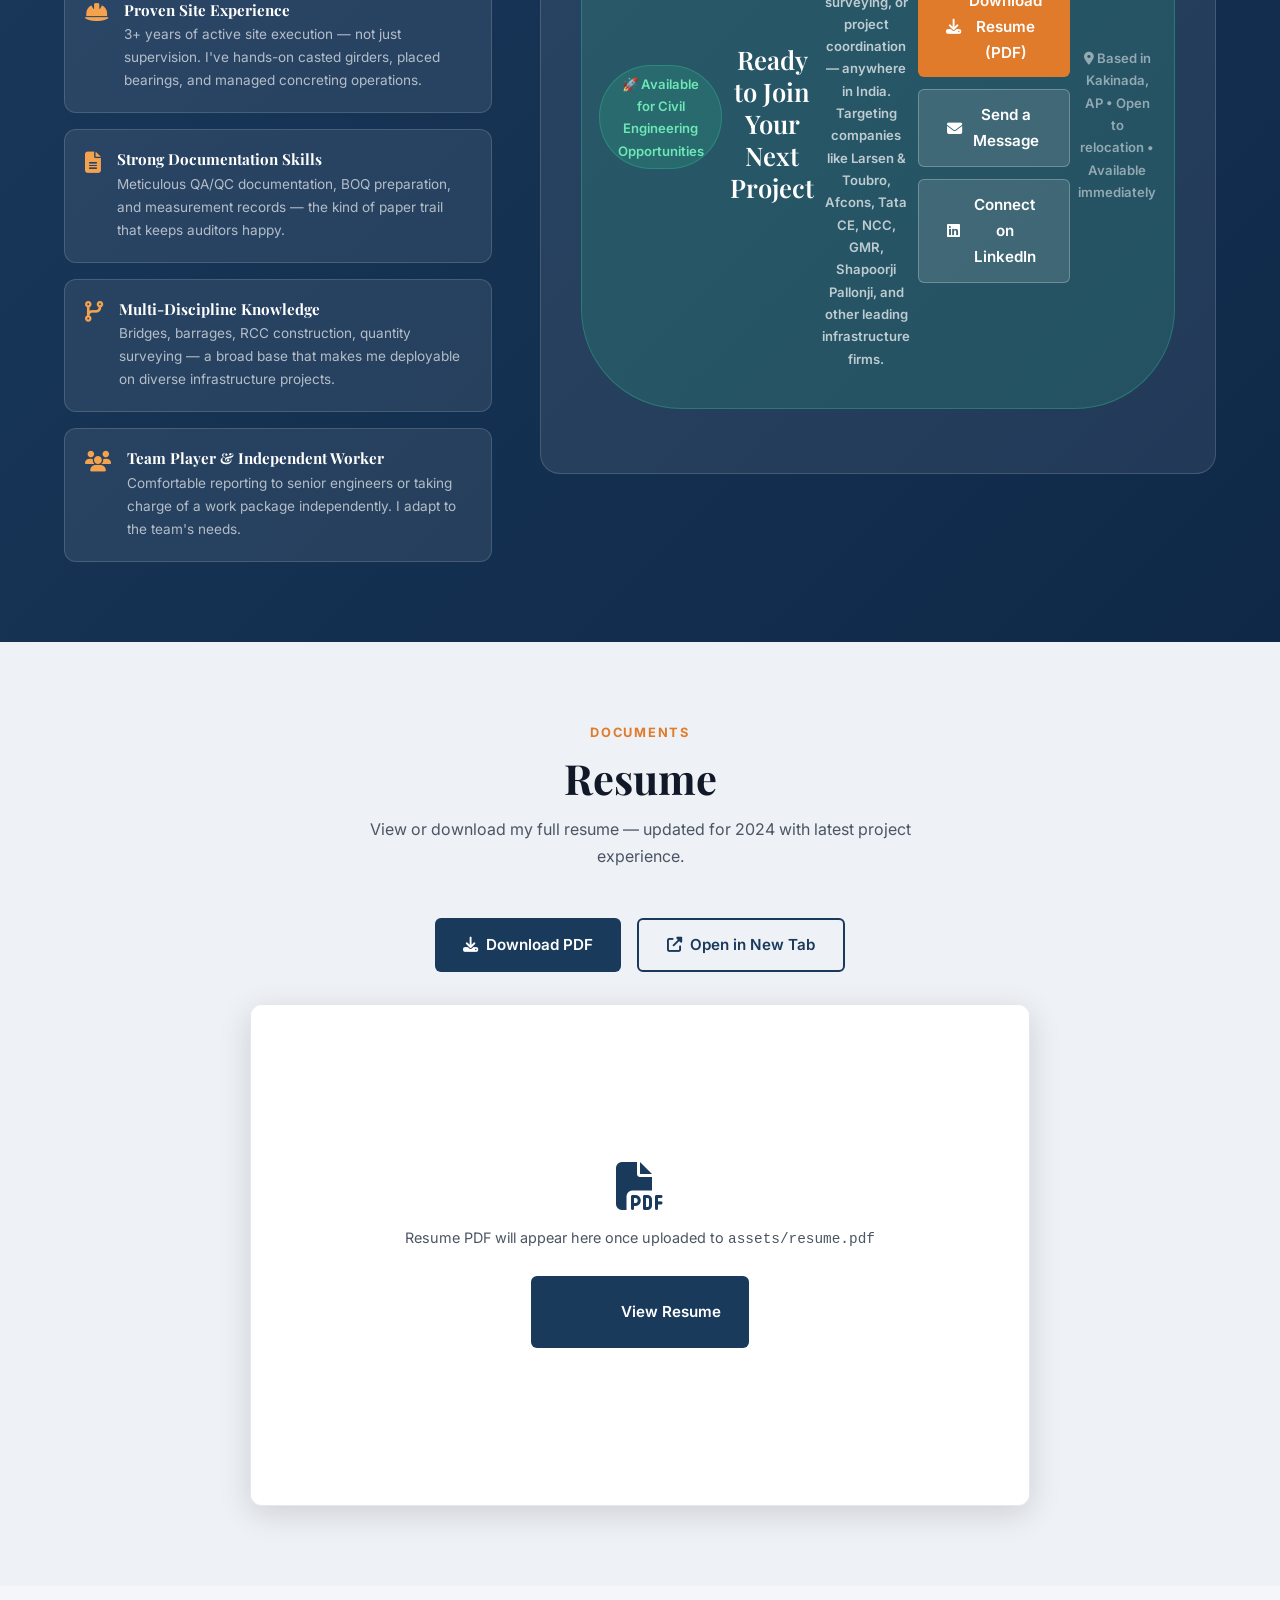
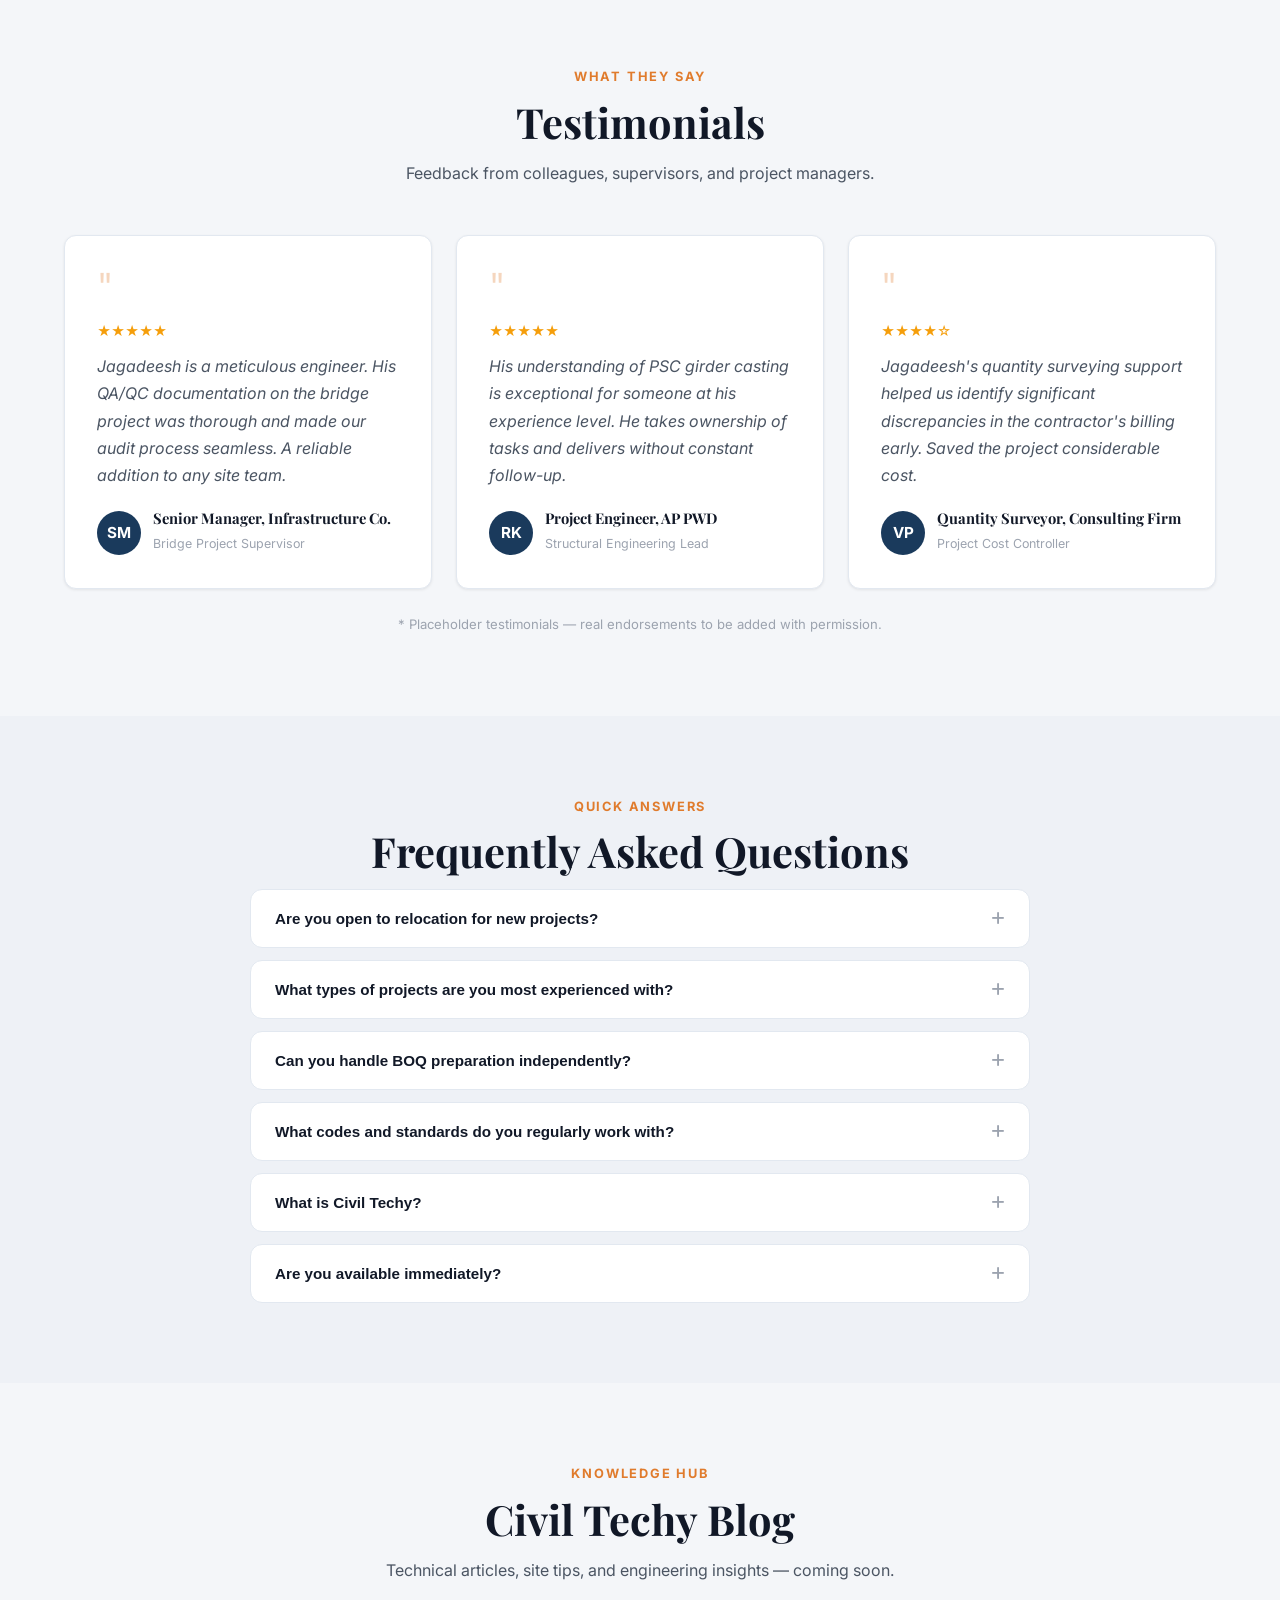
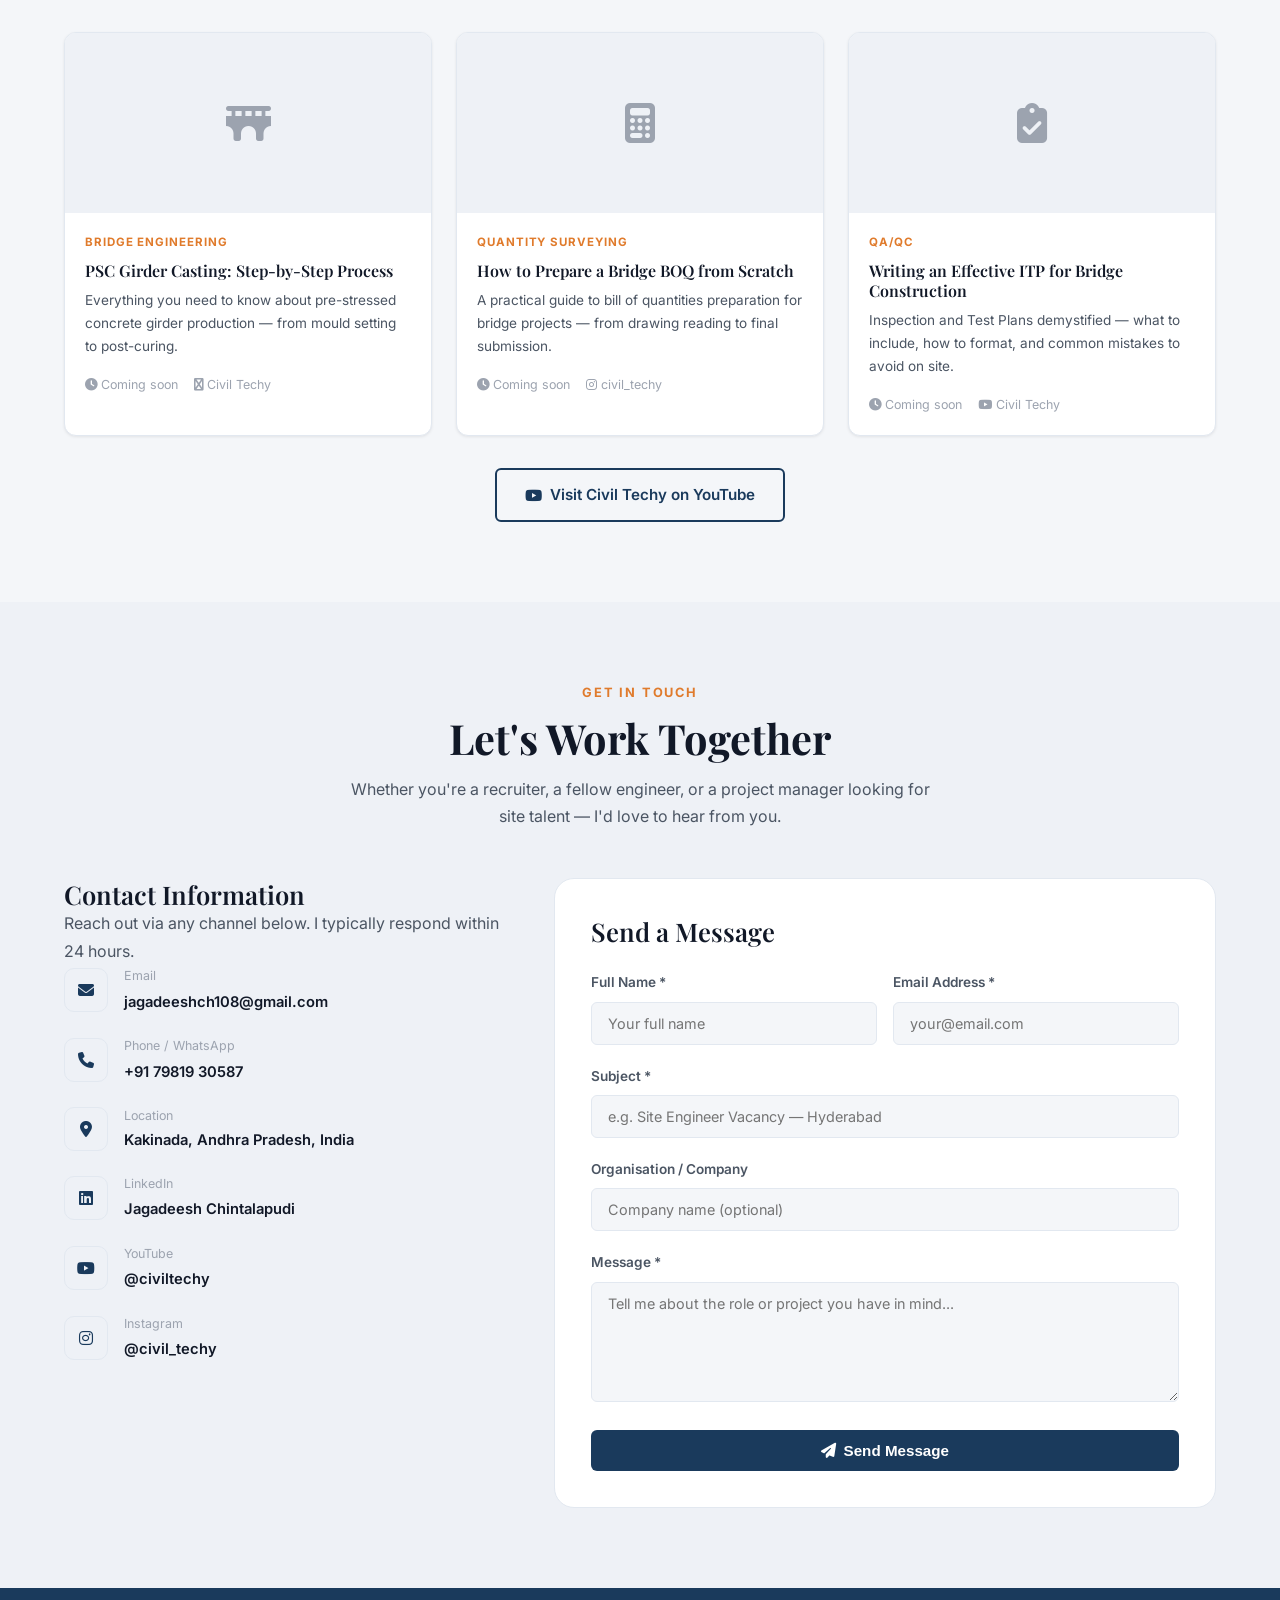
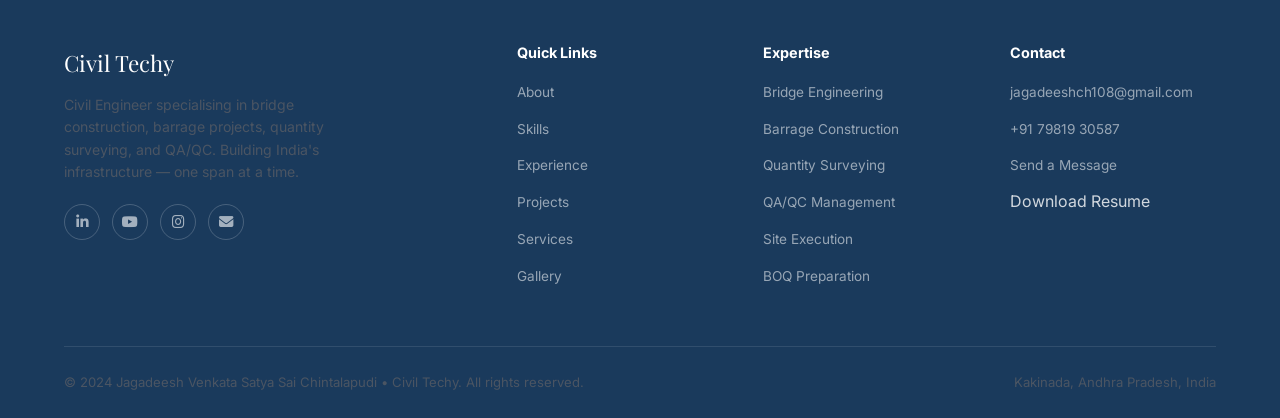
==== commit 08e2b960: "Update index.html" ====
--- a/index.html
+++ b/index.html
@@ -170,7 +170,7 @@
       <div class="hero-card">
         <div class="hc-icon">🏗️</div>
         <div>
-          <div class="hc-text">Bridge & Barrage Projects</div>
+          <div class="hc-text">Bridge, Barrage & Buildings Projects</div>
           <div class="hc-sub">Andhra Pradesh &amp; across India</div>
         </div>
       </div>
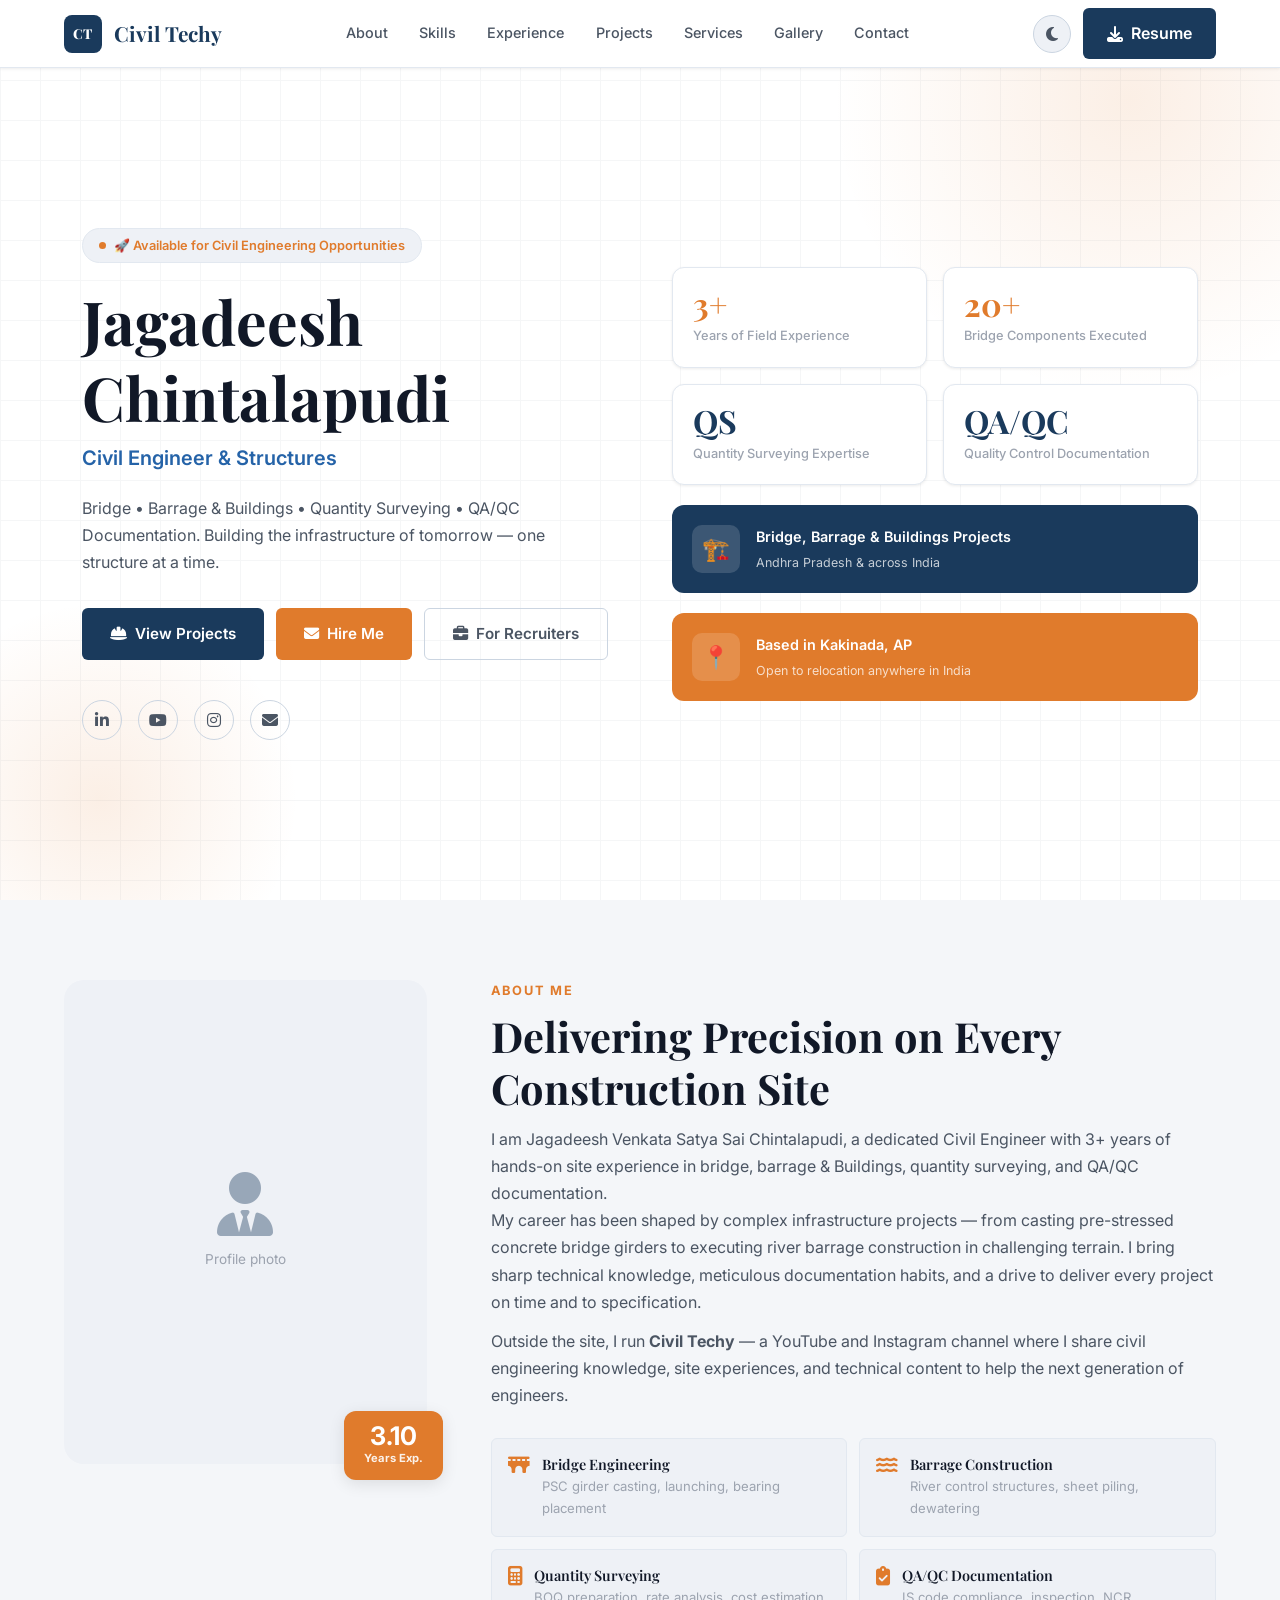
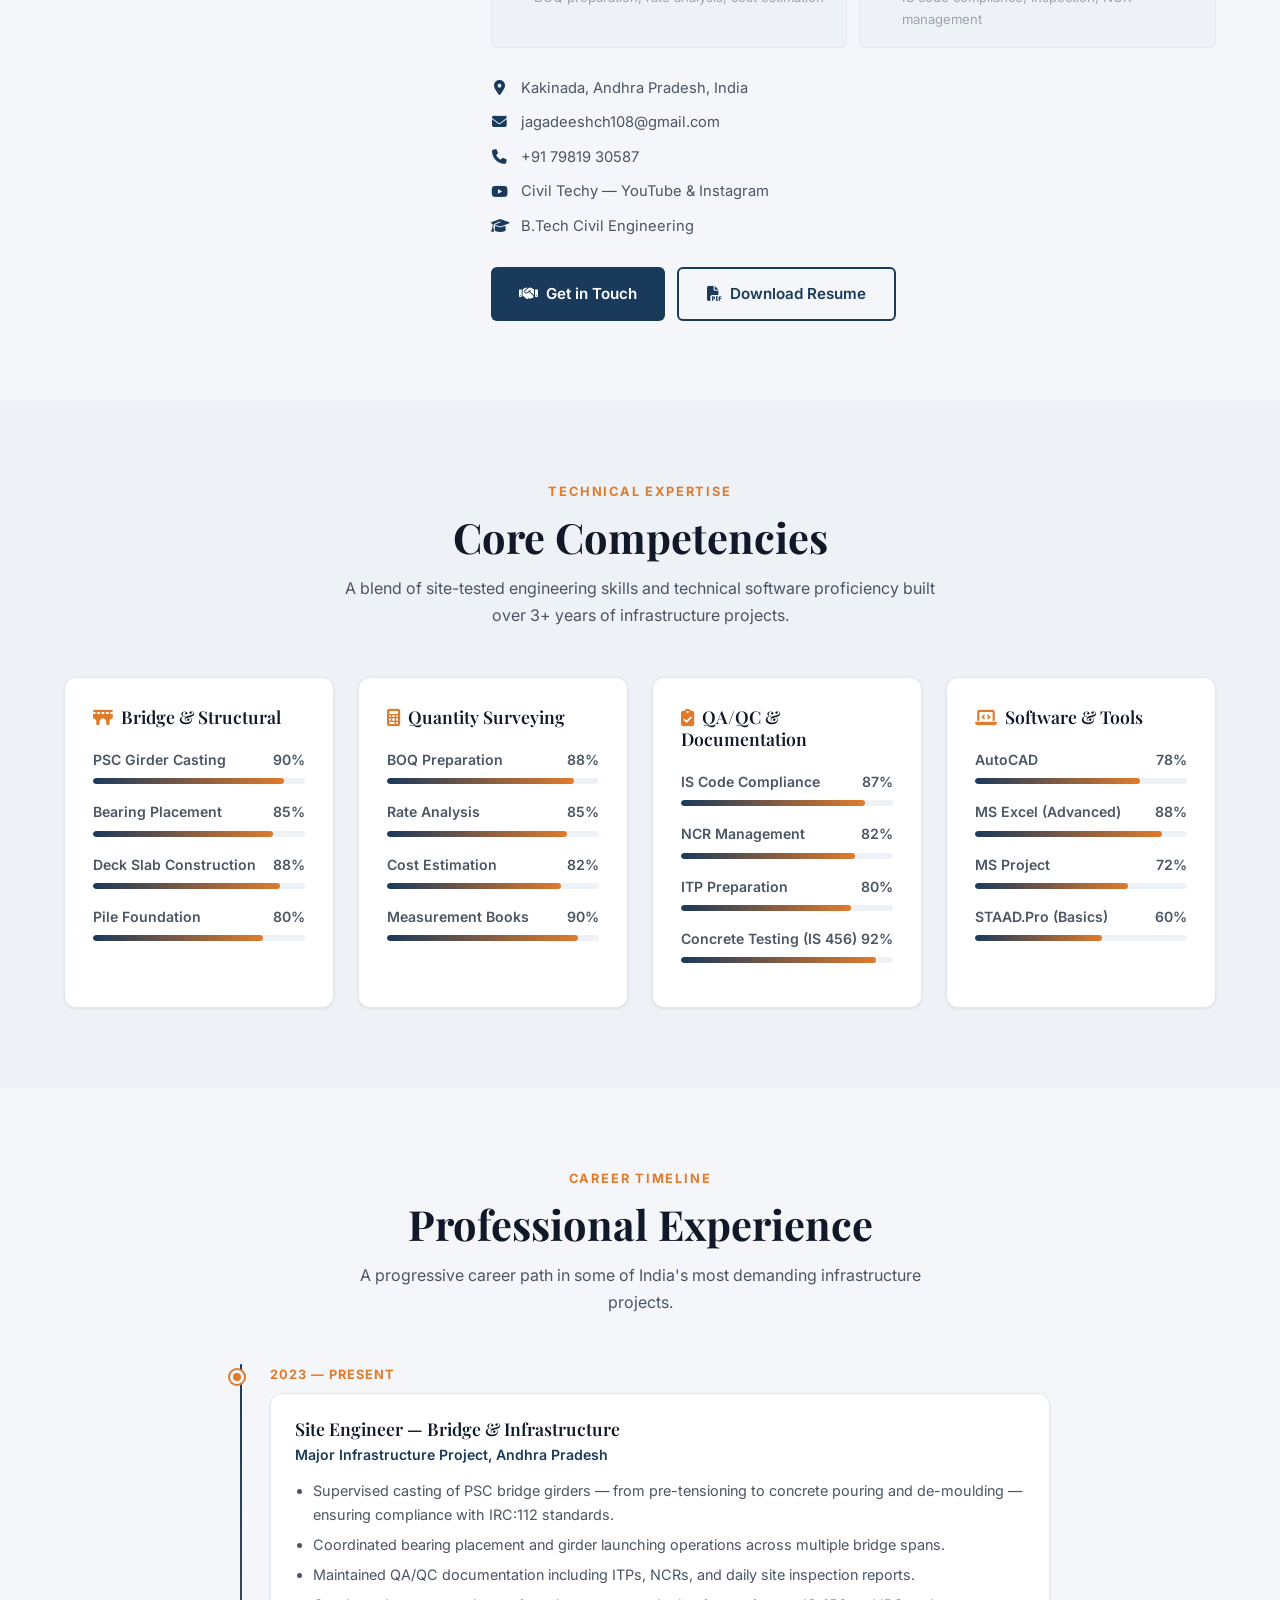
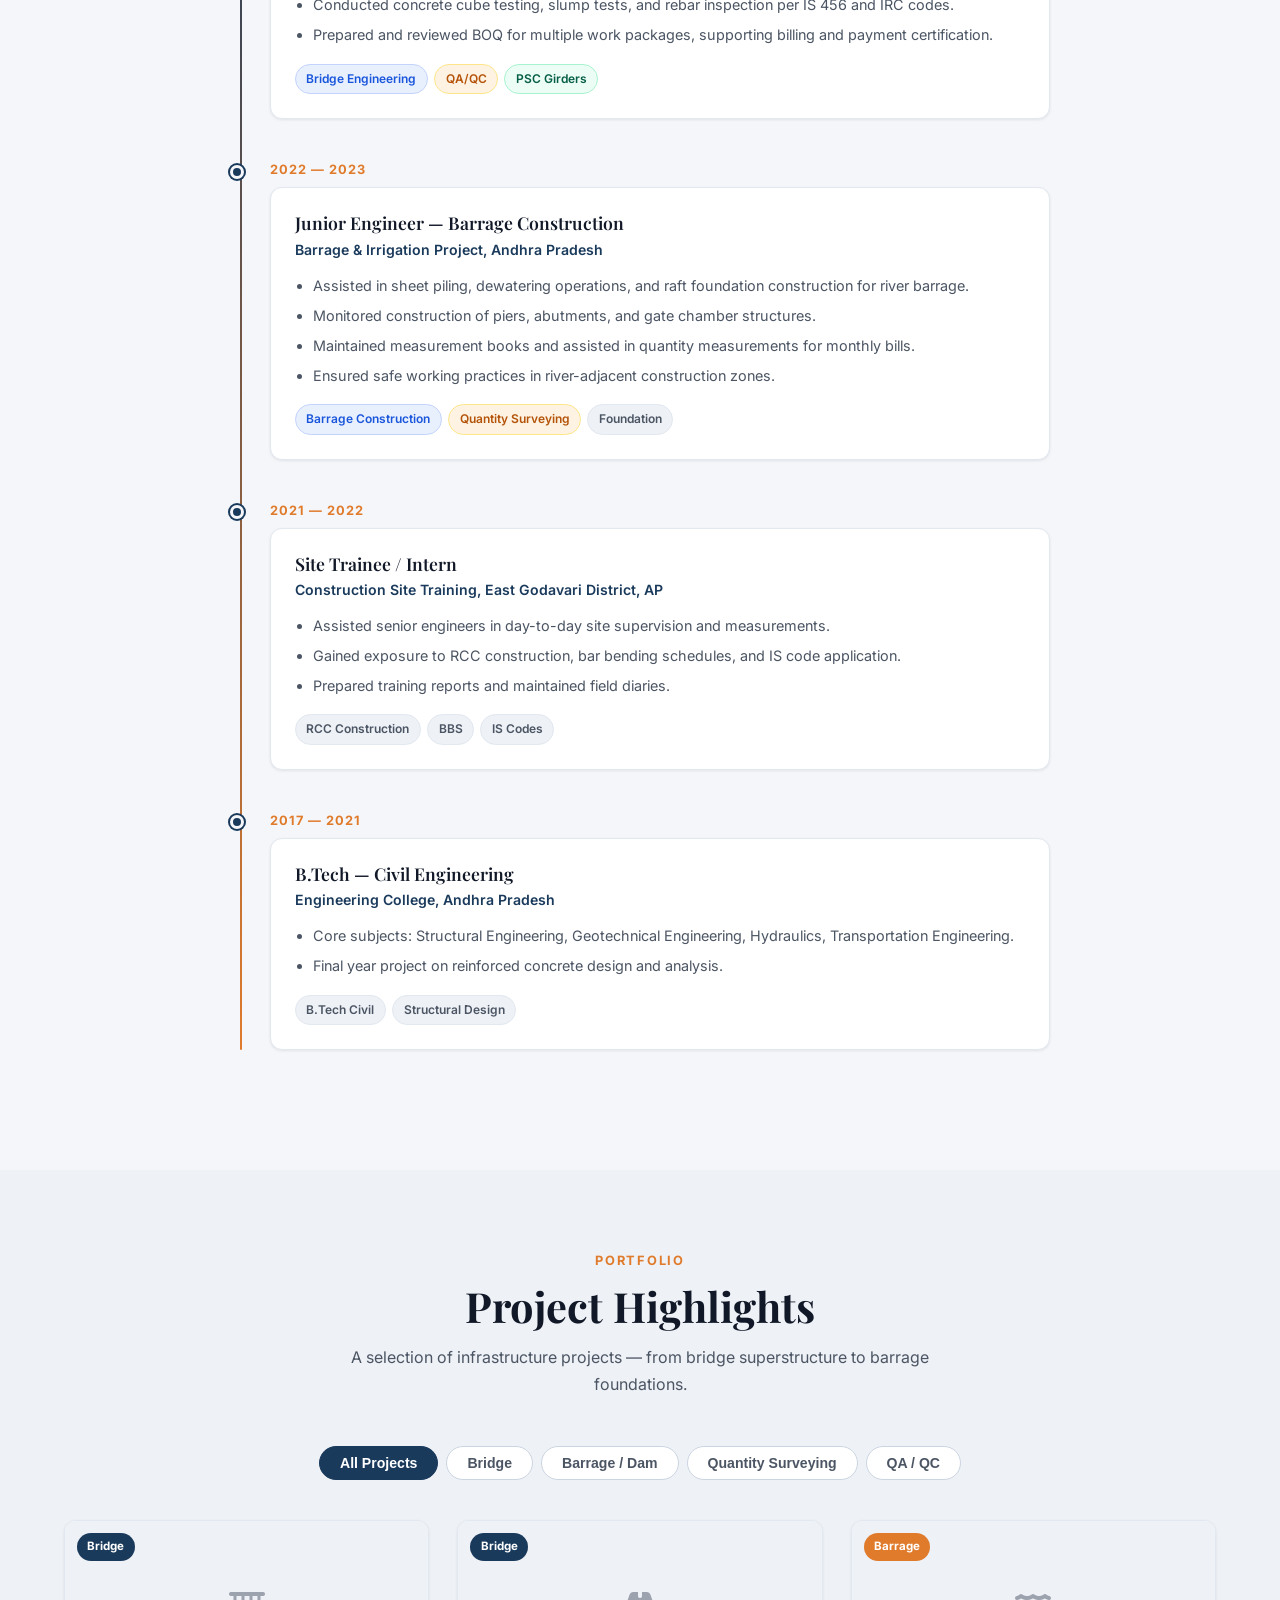
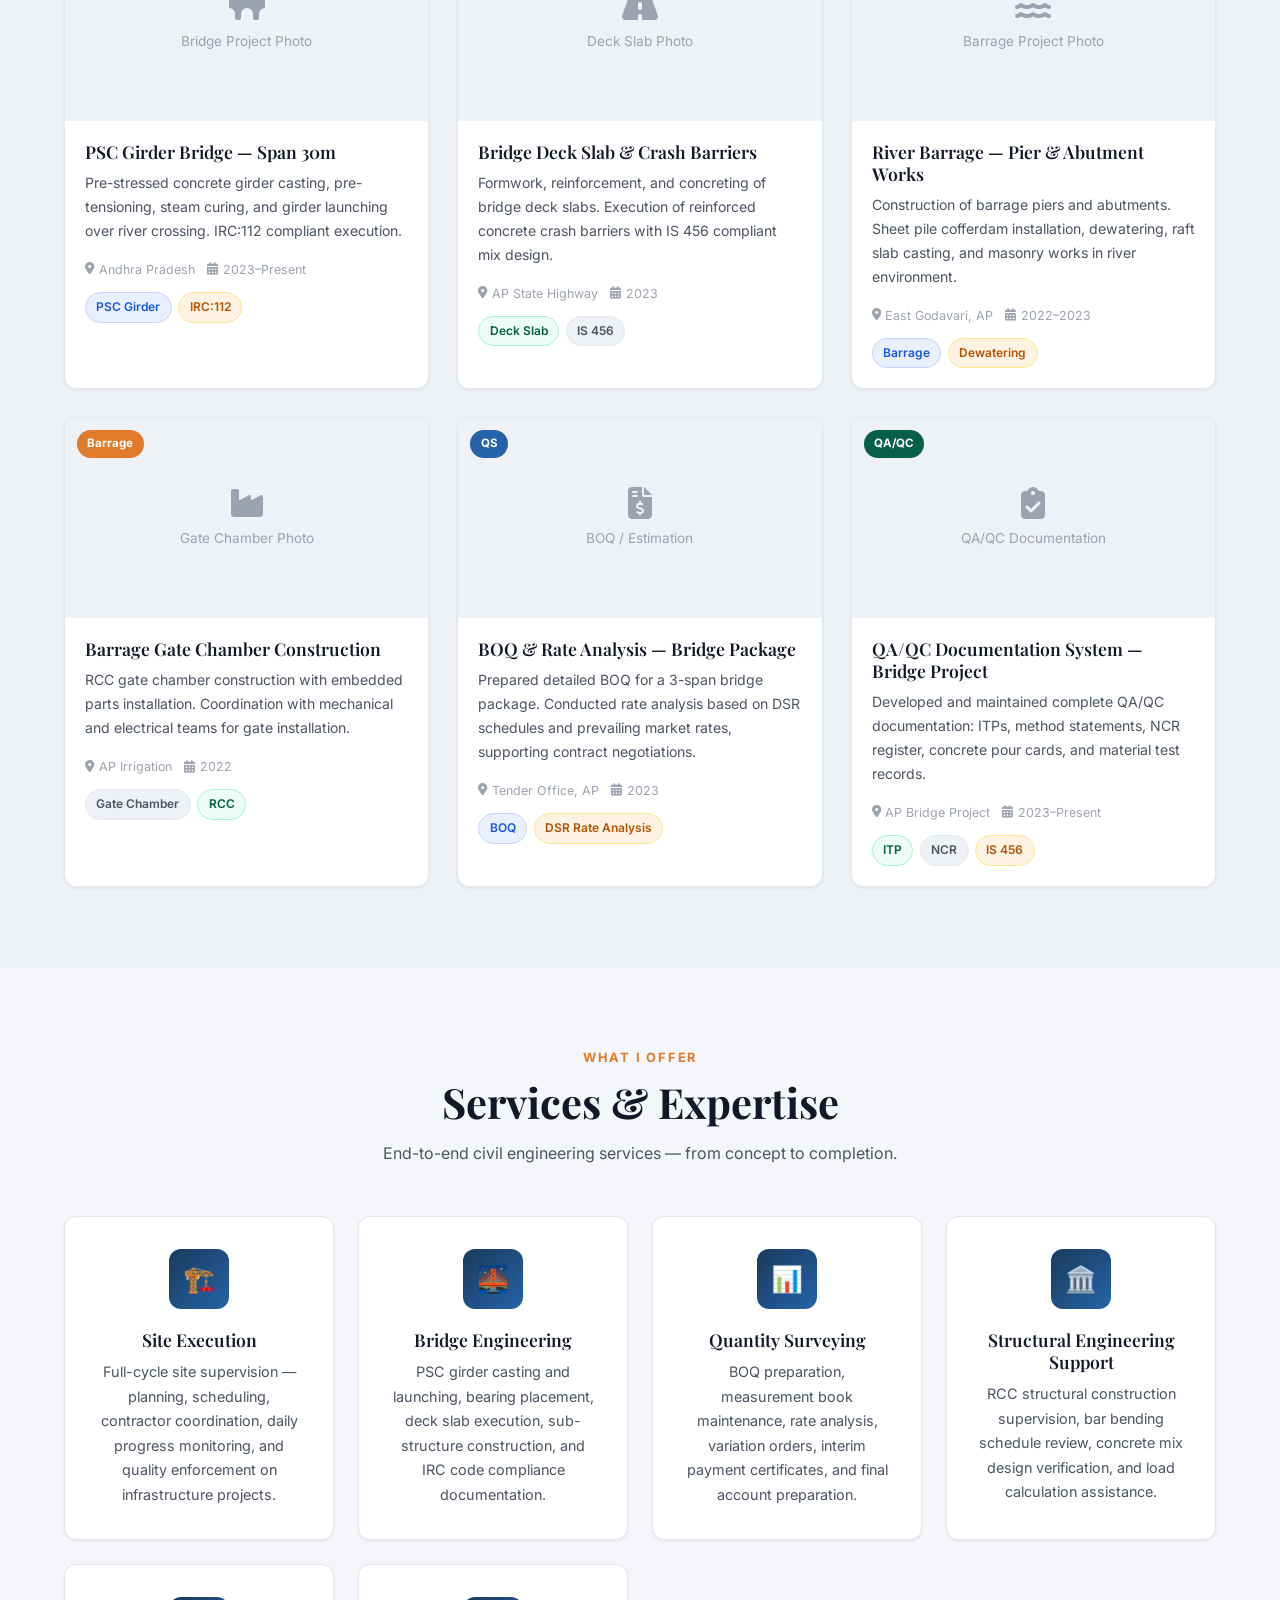
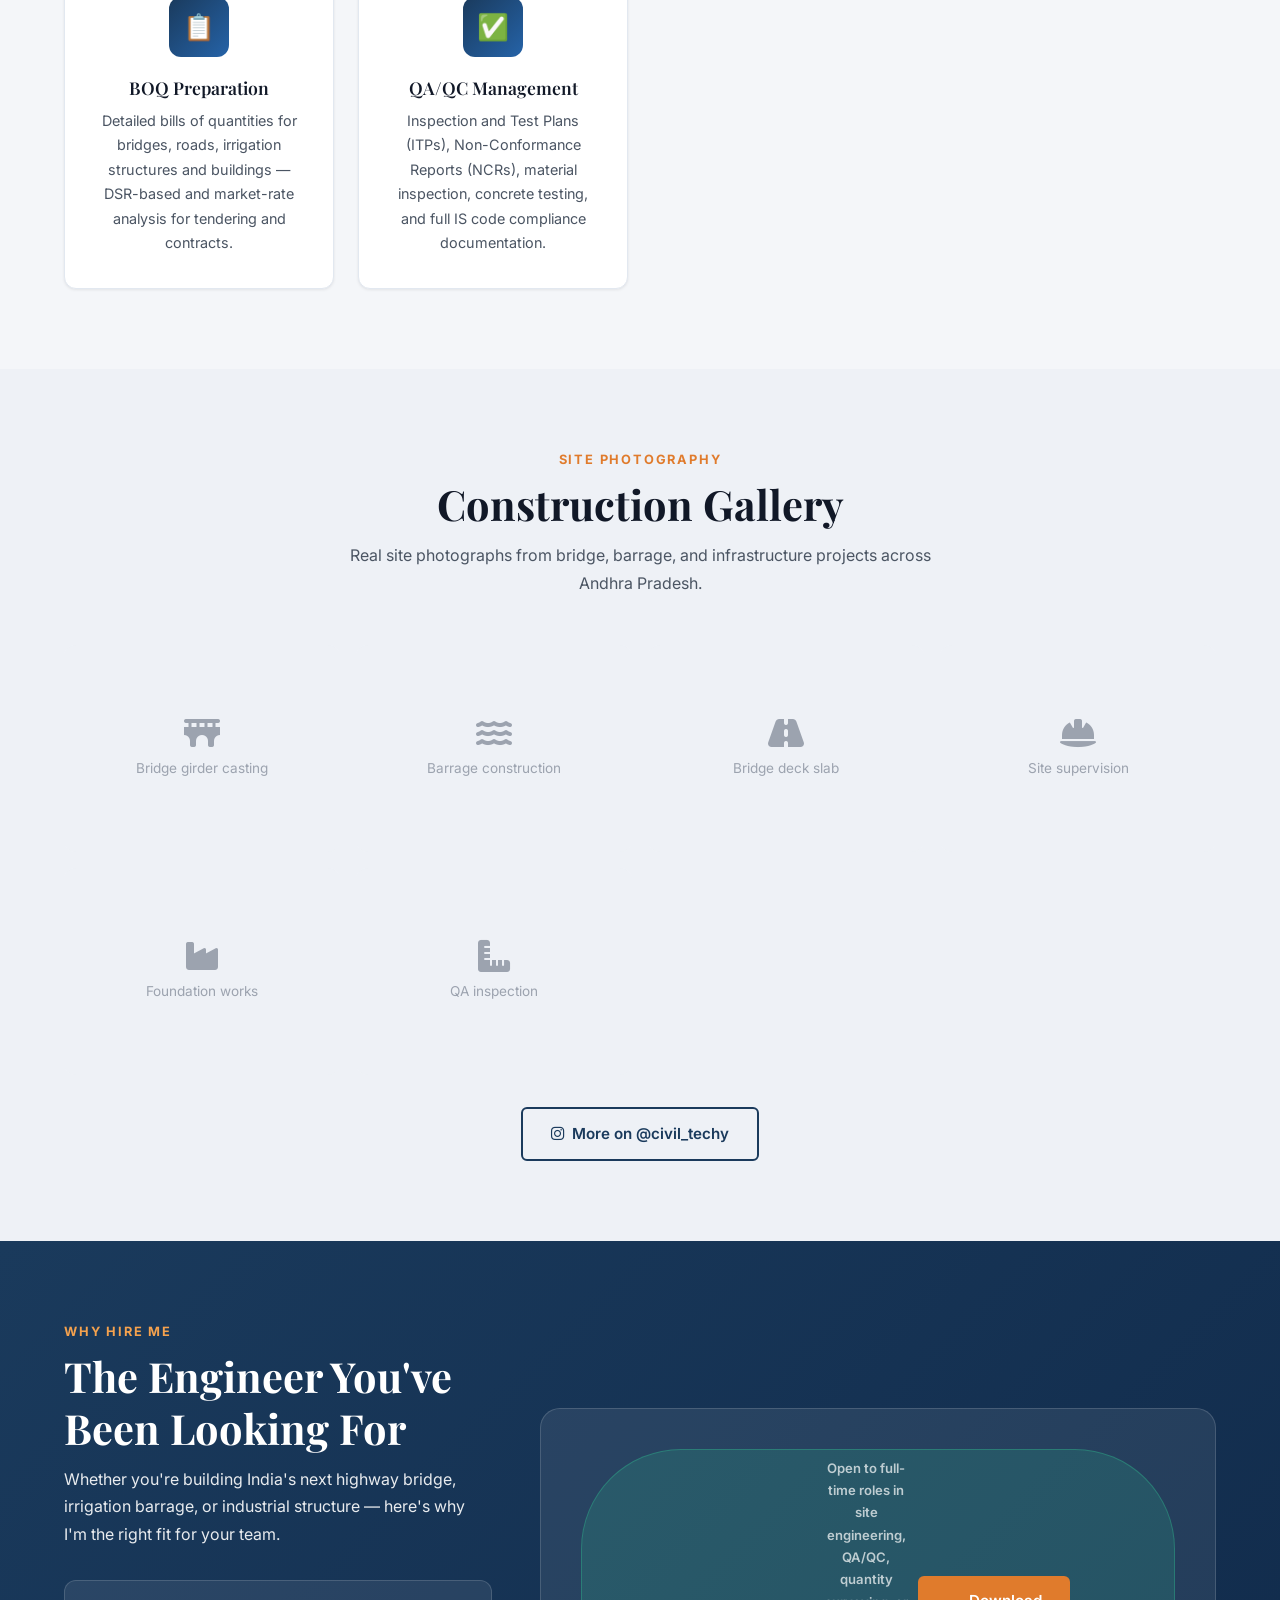
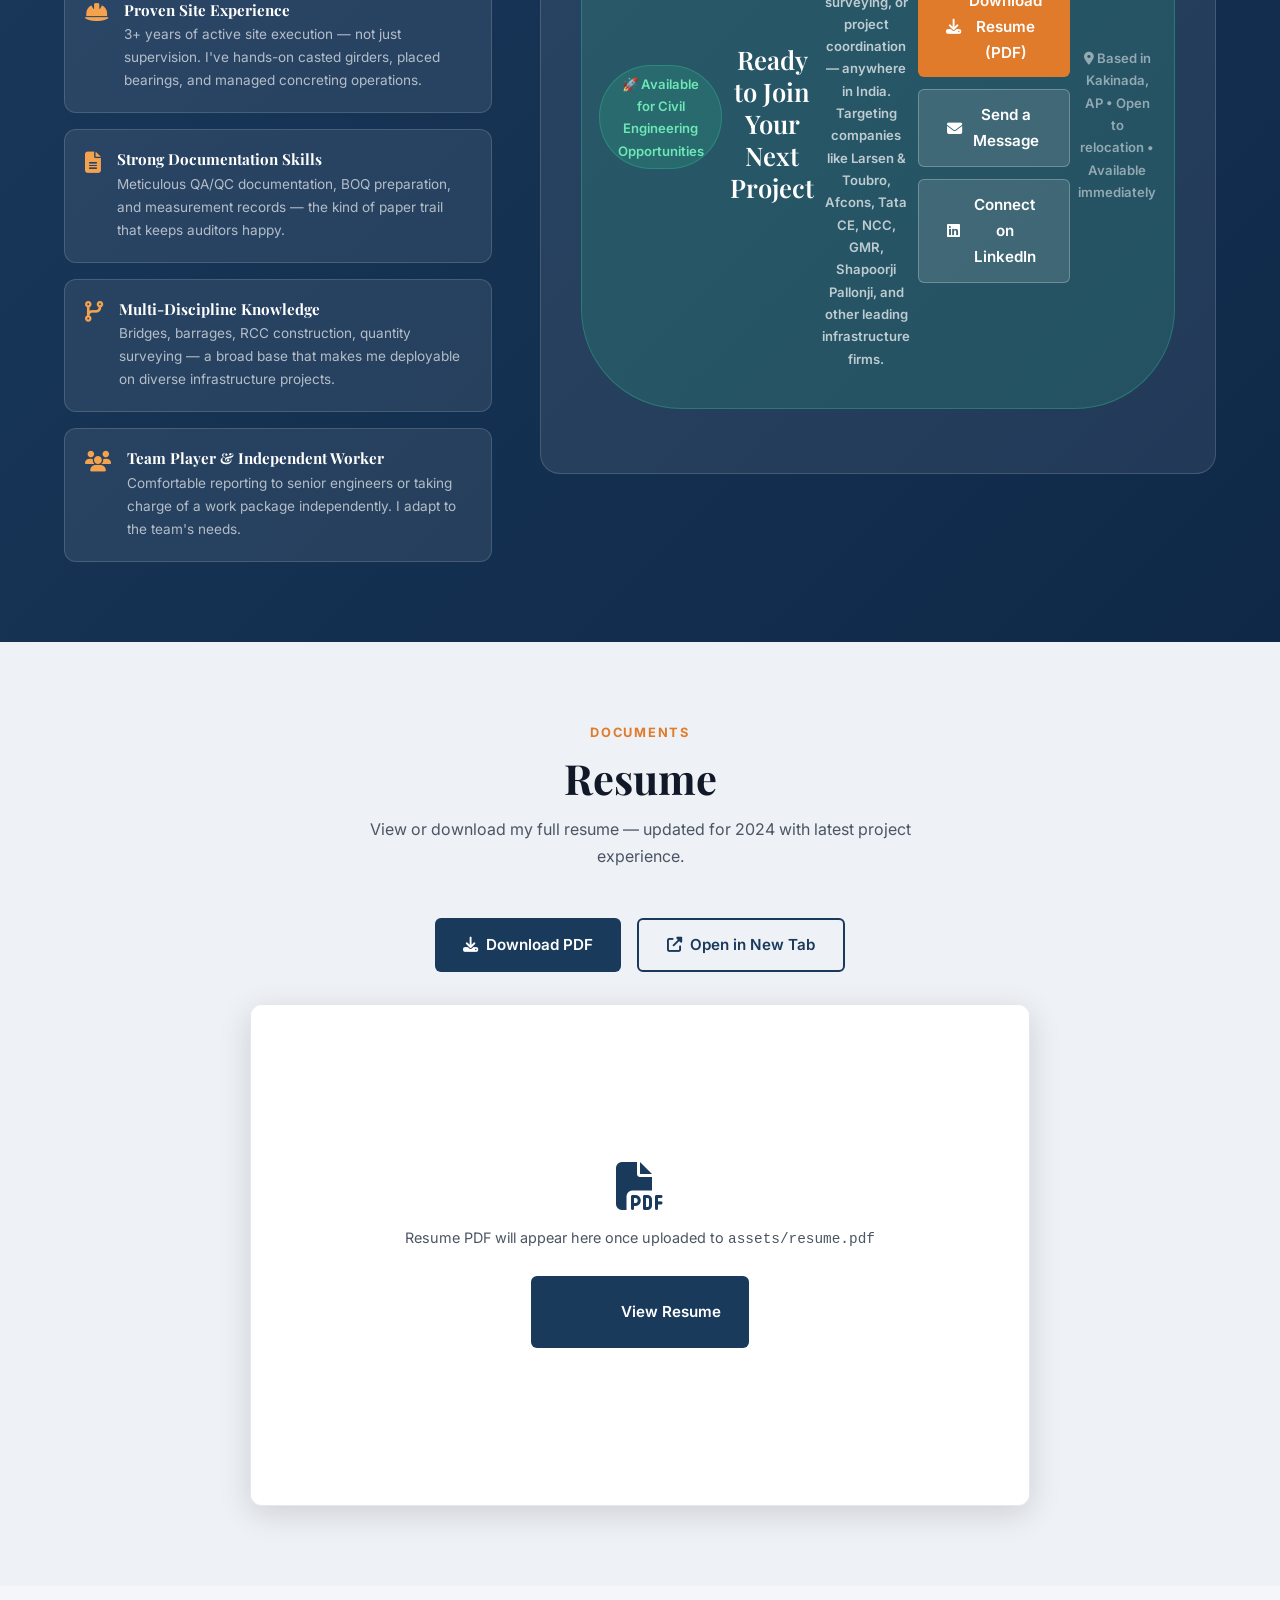
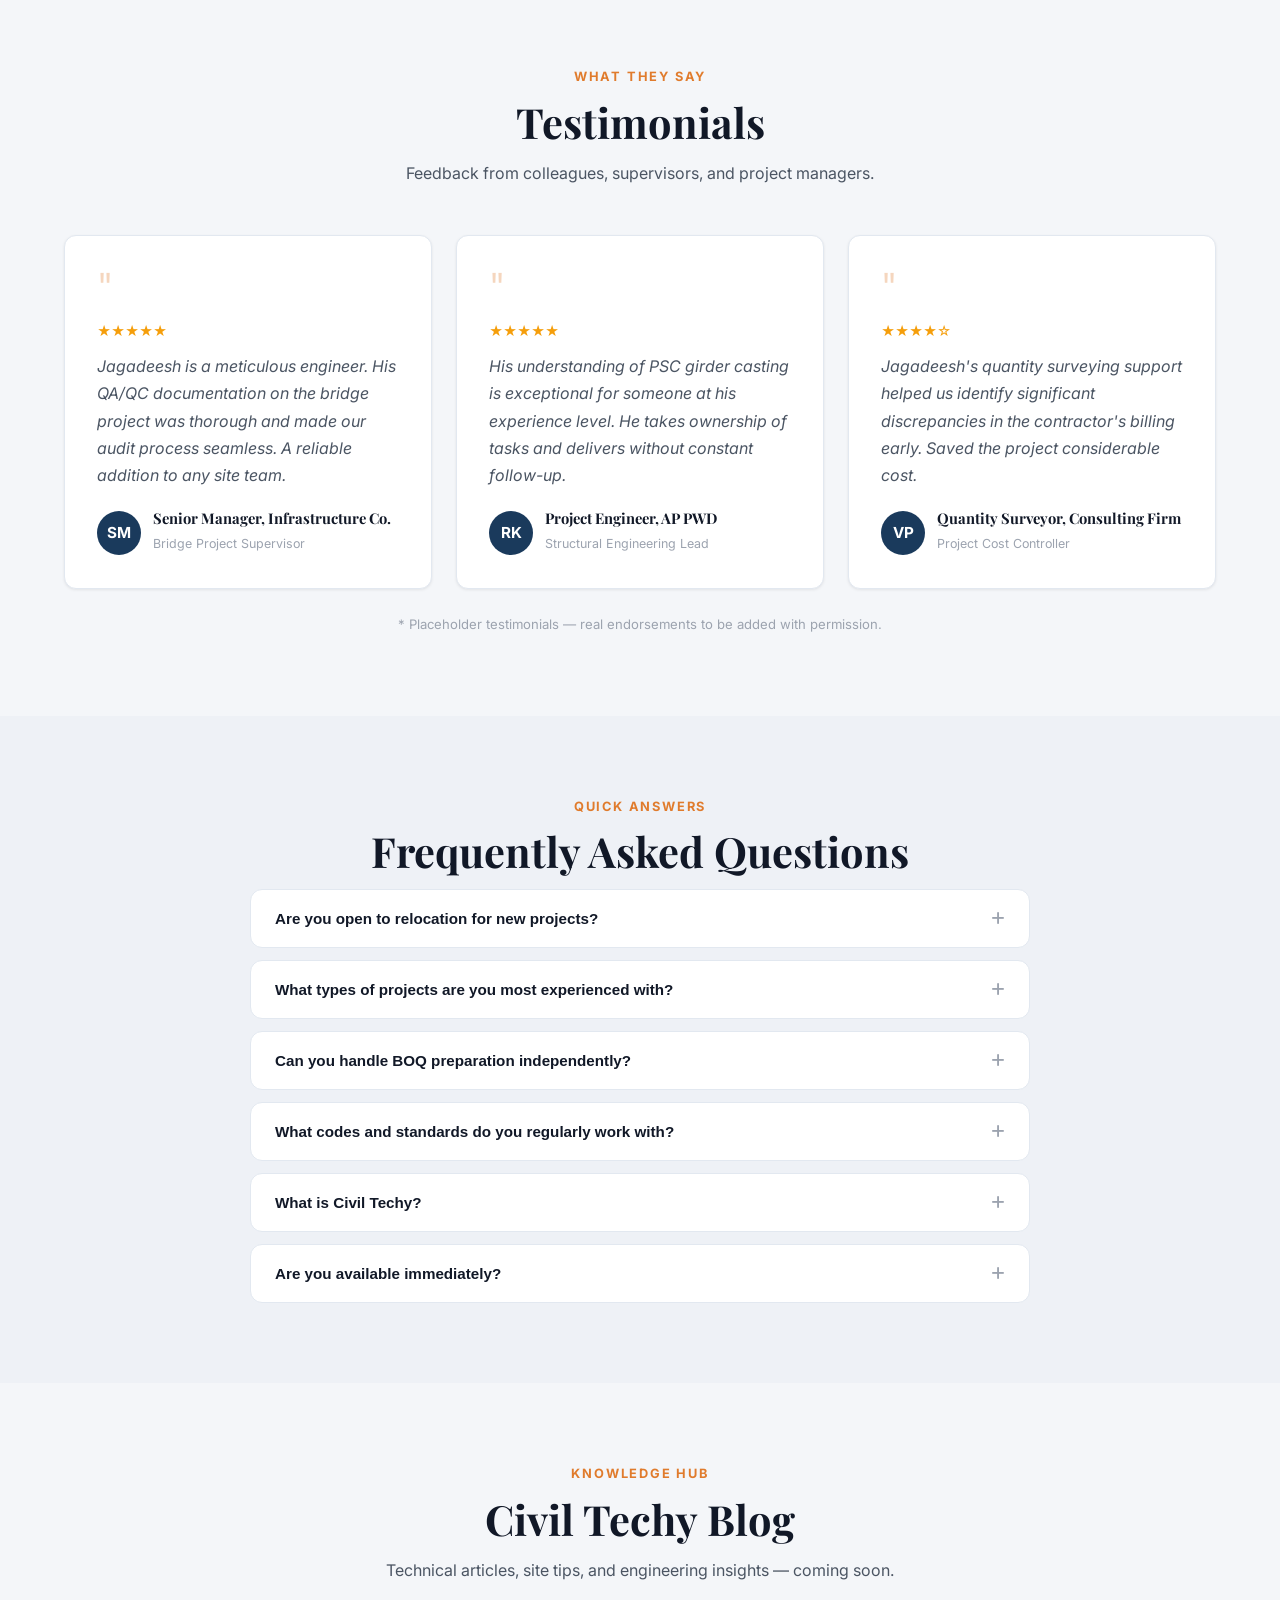
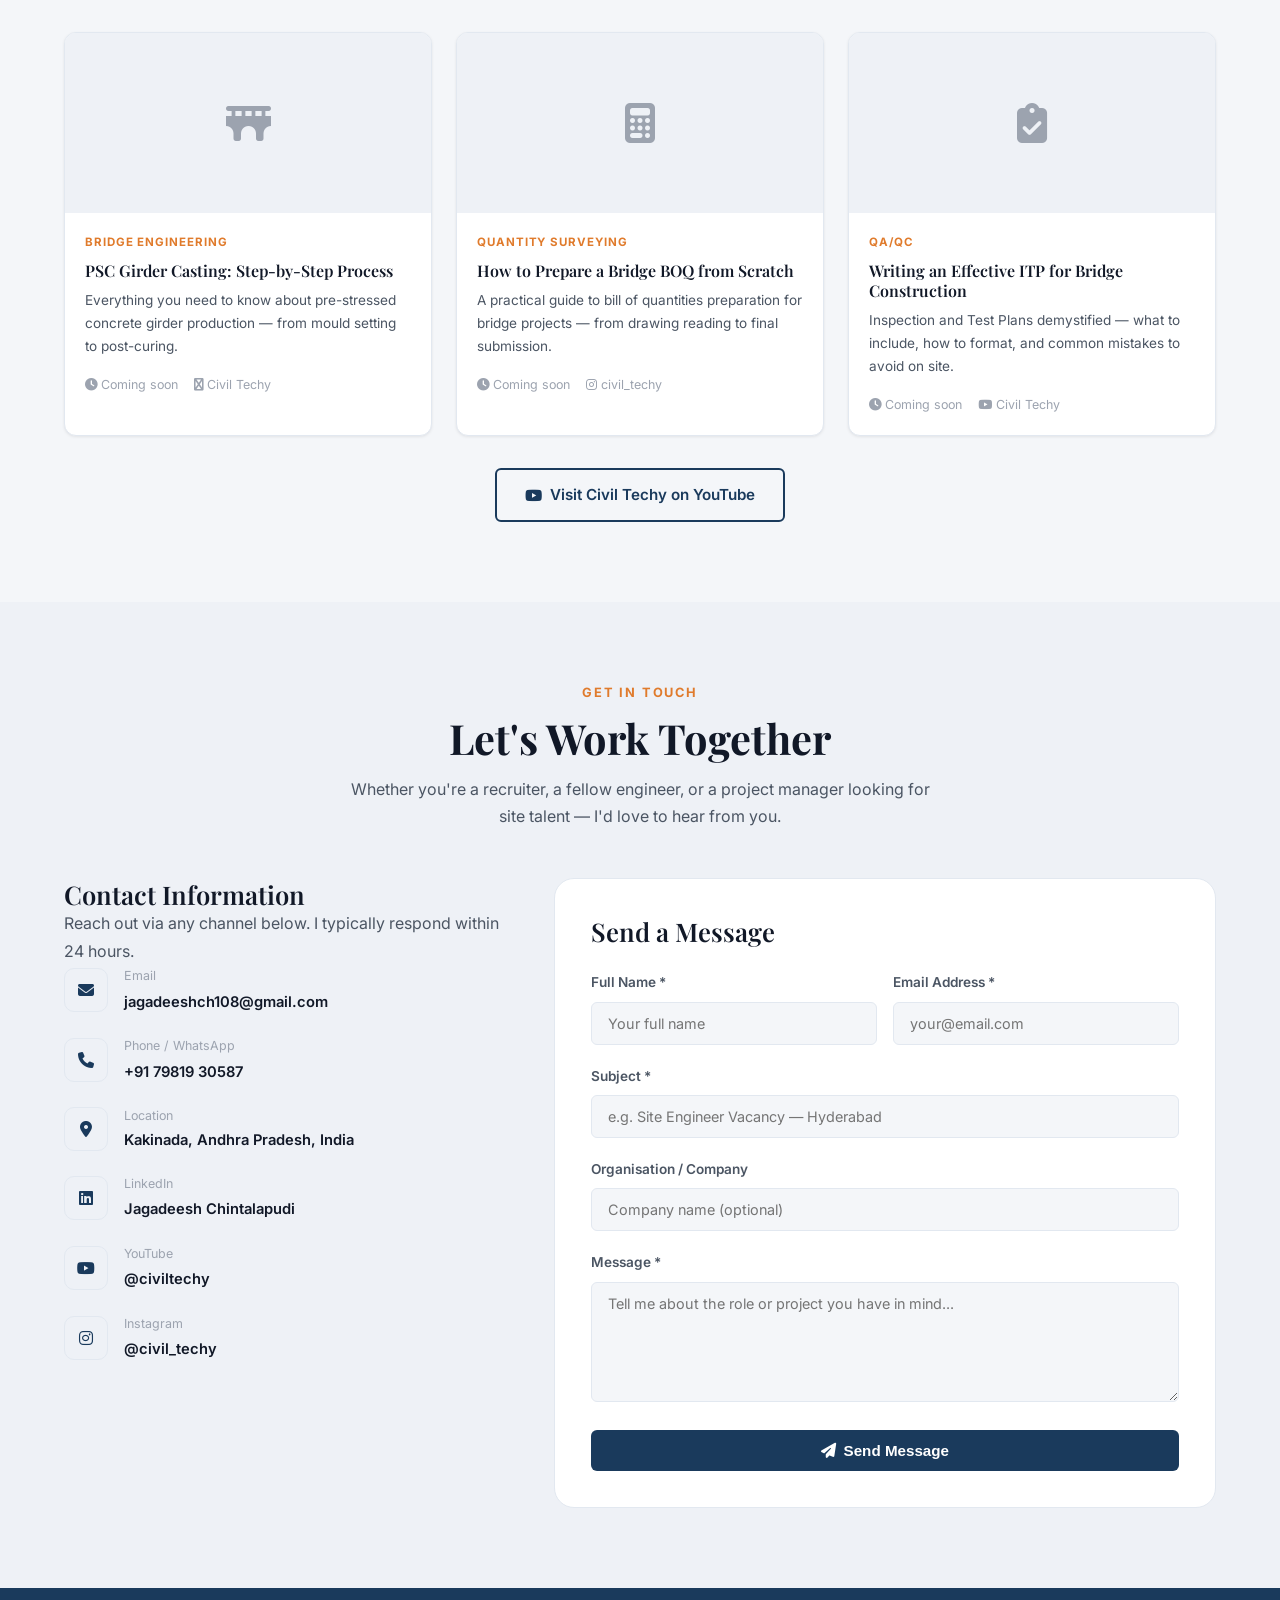
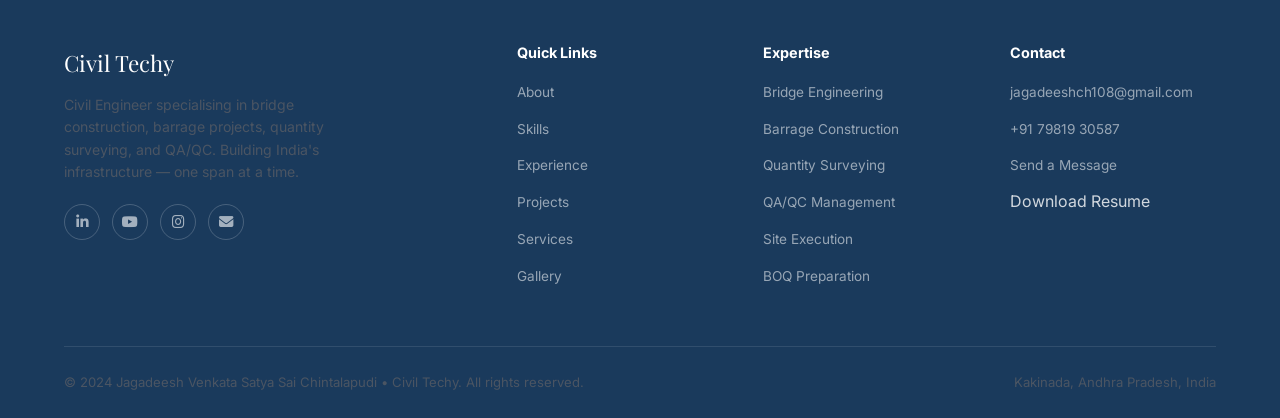
==== commit e86485c3: "Update index.html" ====
--- a/index.html
+++ b/index.html
@@ -31,7 +31,7 @@
     "url": "https://jagadeesh-civil.github.io",
     "sameAs": [
       "https://www.linkedin.com/in/jagadeeesh-venkata-satya-sai-chintalapudi-1284a1164/",
-      "https://www.youtube.com/@civiltechy",
+      "https://www.youtube.com/@Civil_Techy",
       "https://www.instagram.com/civil_techy"
     ]
   }
@@ -126,9 +126,9 @@
       </div>
 
       <h1 class="hero-name">Jagadeesh<br>Chintalapudi</h1>
-      <p class="hero-title">Civil Engineer &amp; Infrastructure Specialist</p>
+      <p class="hero-title">Civil Engineer &amp; Structures </p>
       <p class="hero-desc">
-        Bridge Engineering &bull; Barrage Construction &bull; Quantity Surveying &bull; QA/QC Documentation.
+        Bridge &bull; Barrage & Buildings &bull; Quantity Surveying &bull; QA/QC Documentation.
         Building the infrastructure of tomorrow — one structure at a time.
       </p>
 
@@ -140,7 +140,7 @@
 
       <div class="hero-socials" aria-label="Social media links">
         <a href="https://www.linkedin.com/in/jagadeeesh-venkata-satya-sai-chintalapudi-1284a1164/" target="_blank" rel="noopener" class="hero-social-link" aria-label="LinkedIn"><i class="fab fa-linkedin-in"></i></a>
-        <a href="https://www.youtube.com/@civiltechy"  target="_blank" rel="noopener" class="hero-social-link" aria-label="YouTube"><i class="fab fa-youtube"></i></a>
+        <a href="https://www.youtube.com/@Civil_Techy"  target="_blank" rel="noopener" class="hero-social-link" aria-label="YouTube"><i class="fab fa-youtube"></i></a>
         <a href="https://www.instagram.com/civil_techy" target="_blank" rel="noopener" class="hero-social-link" aria-label="Instagram"><i class="fab fa-instagram"></i></a>
         <a href="mailto:jagadeeshch108@gmail.com" class="hero-social-link" aria-label="Email"><i class="fas fa-envelope"></i></a>
       </div>
@@ -211,7 +211,7 @@
         <span class="section-label">About Me</span>
         <h2 class="section-title">Delivering Precision on Every Construction Site</h2>
         <p class="lead">
-          I am Jagadeesh Venkata Satya Sai Chintalapudi, a dedicated Civil Engineer with 3+ years of hands-on site experience in bridge engineering, barrage construction, quantity surveying, and QA/QC documentation.
+          I am Jagadeesh Venkata Satya Sai Chintalapudi, a dedicated Civil Engineer with 3+ years of hands-on site experience in bridge, barrage & Buildings, quantity surveying, and QA/QC documentation.
         </p>
         <p>
           My career has been shaped by complex infrastructure projects — from casting pre-stressed concrete bridge girders to executing river barrage construction in challenging terrain. I bring sharp technical knowledge, meticulous documentation habits, and a drive to deliver every project on time and to specification.
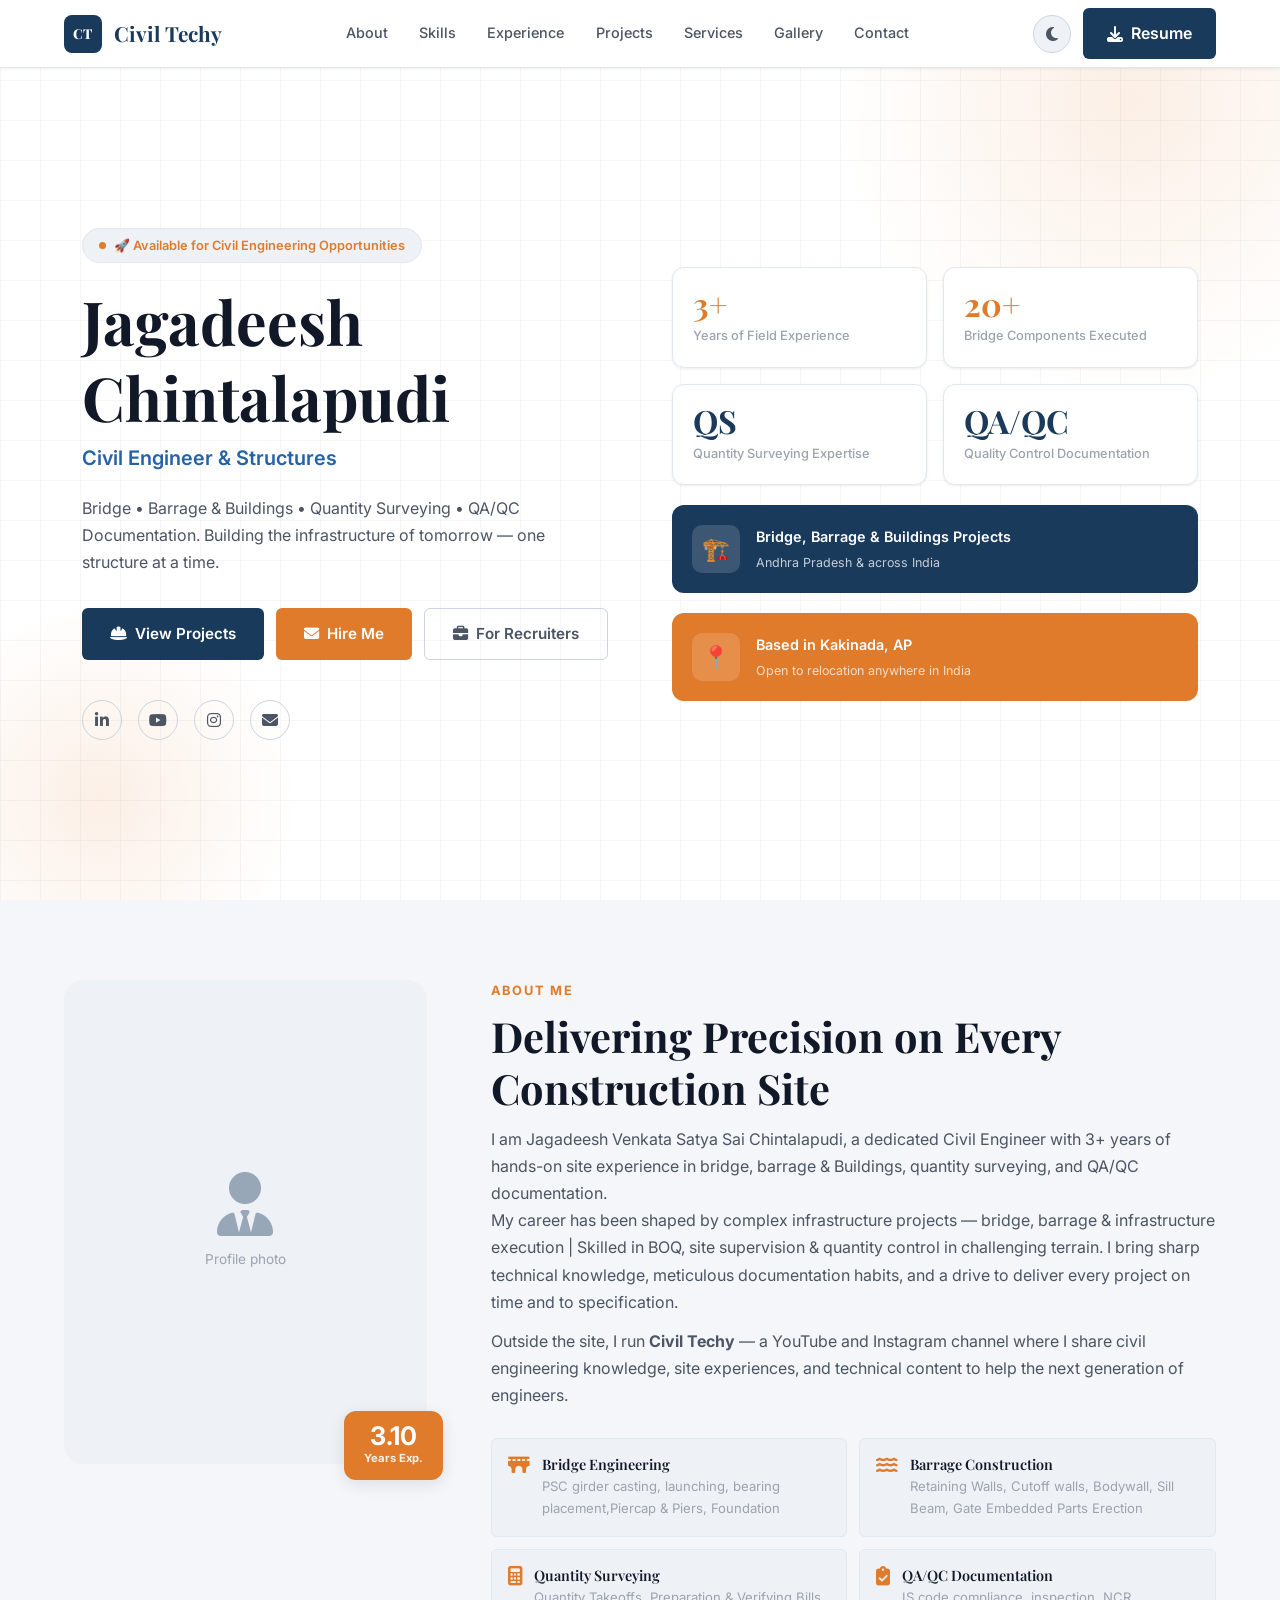
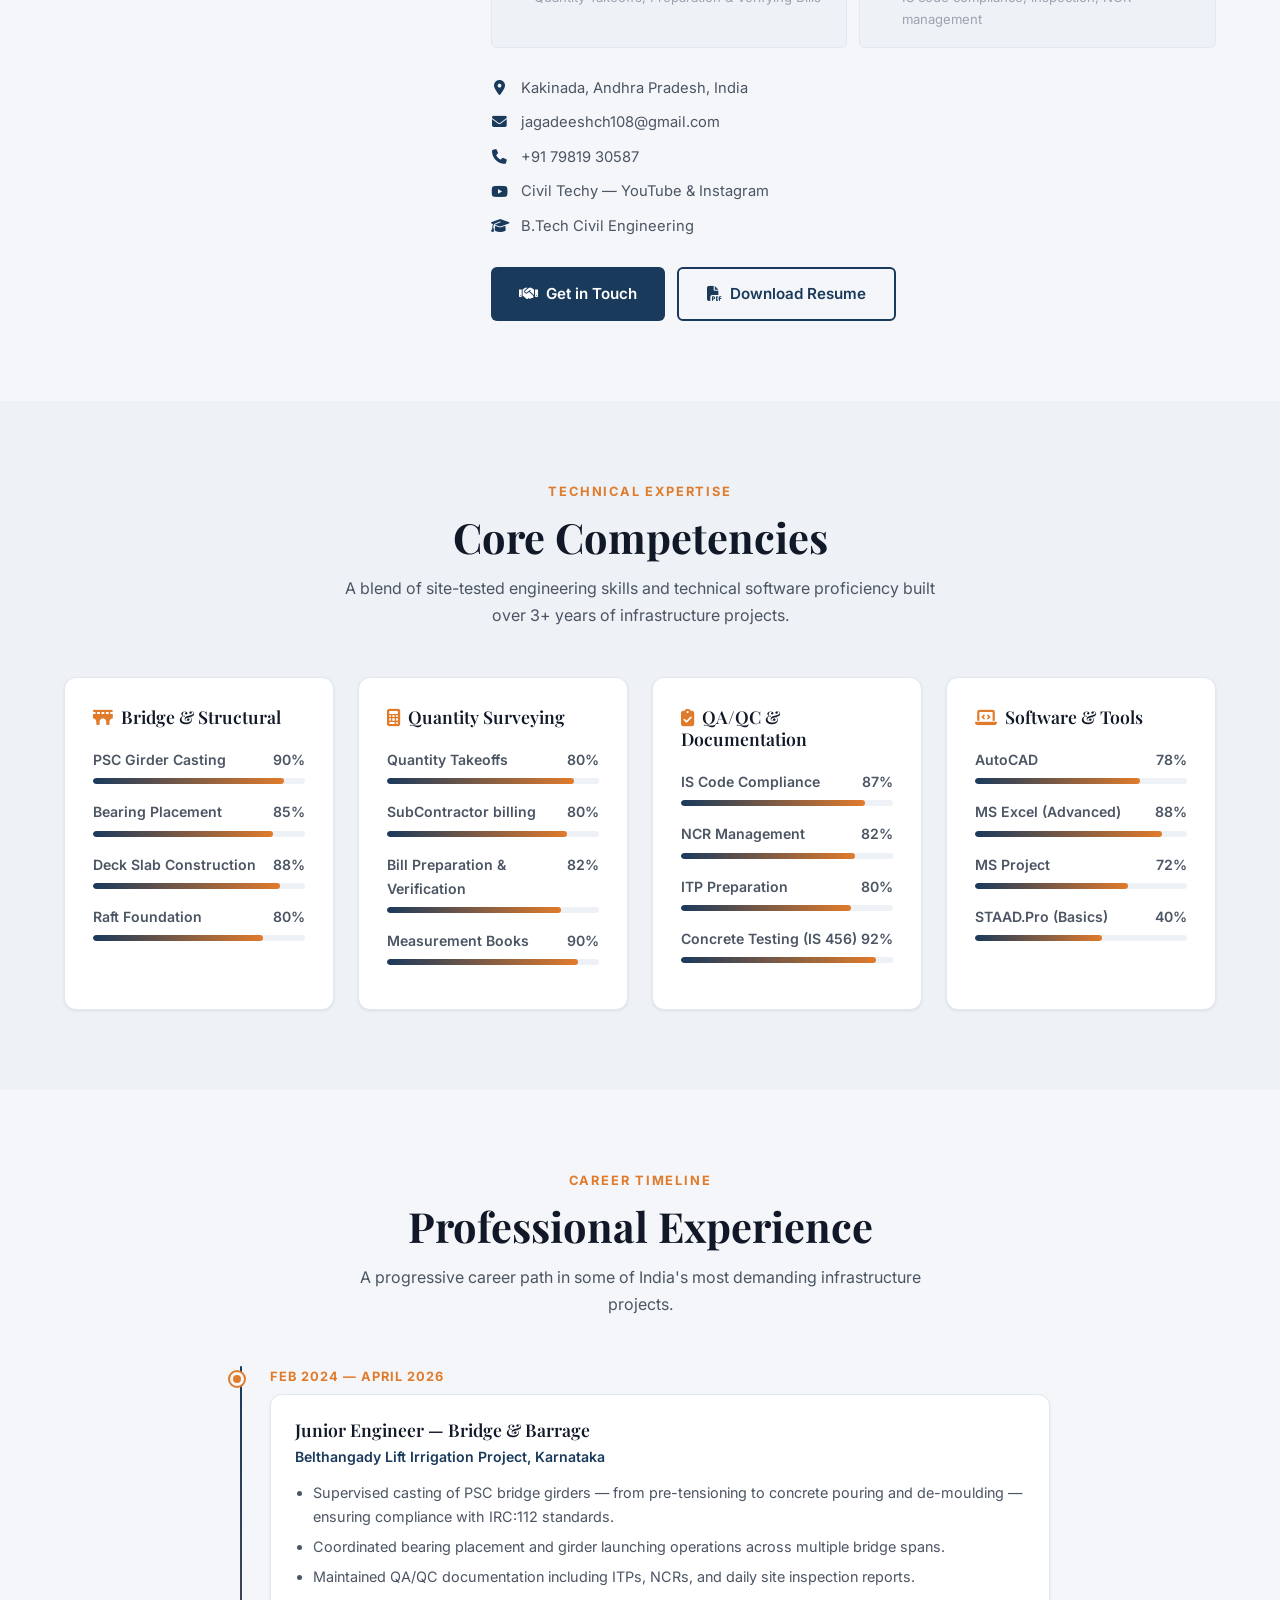
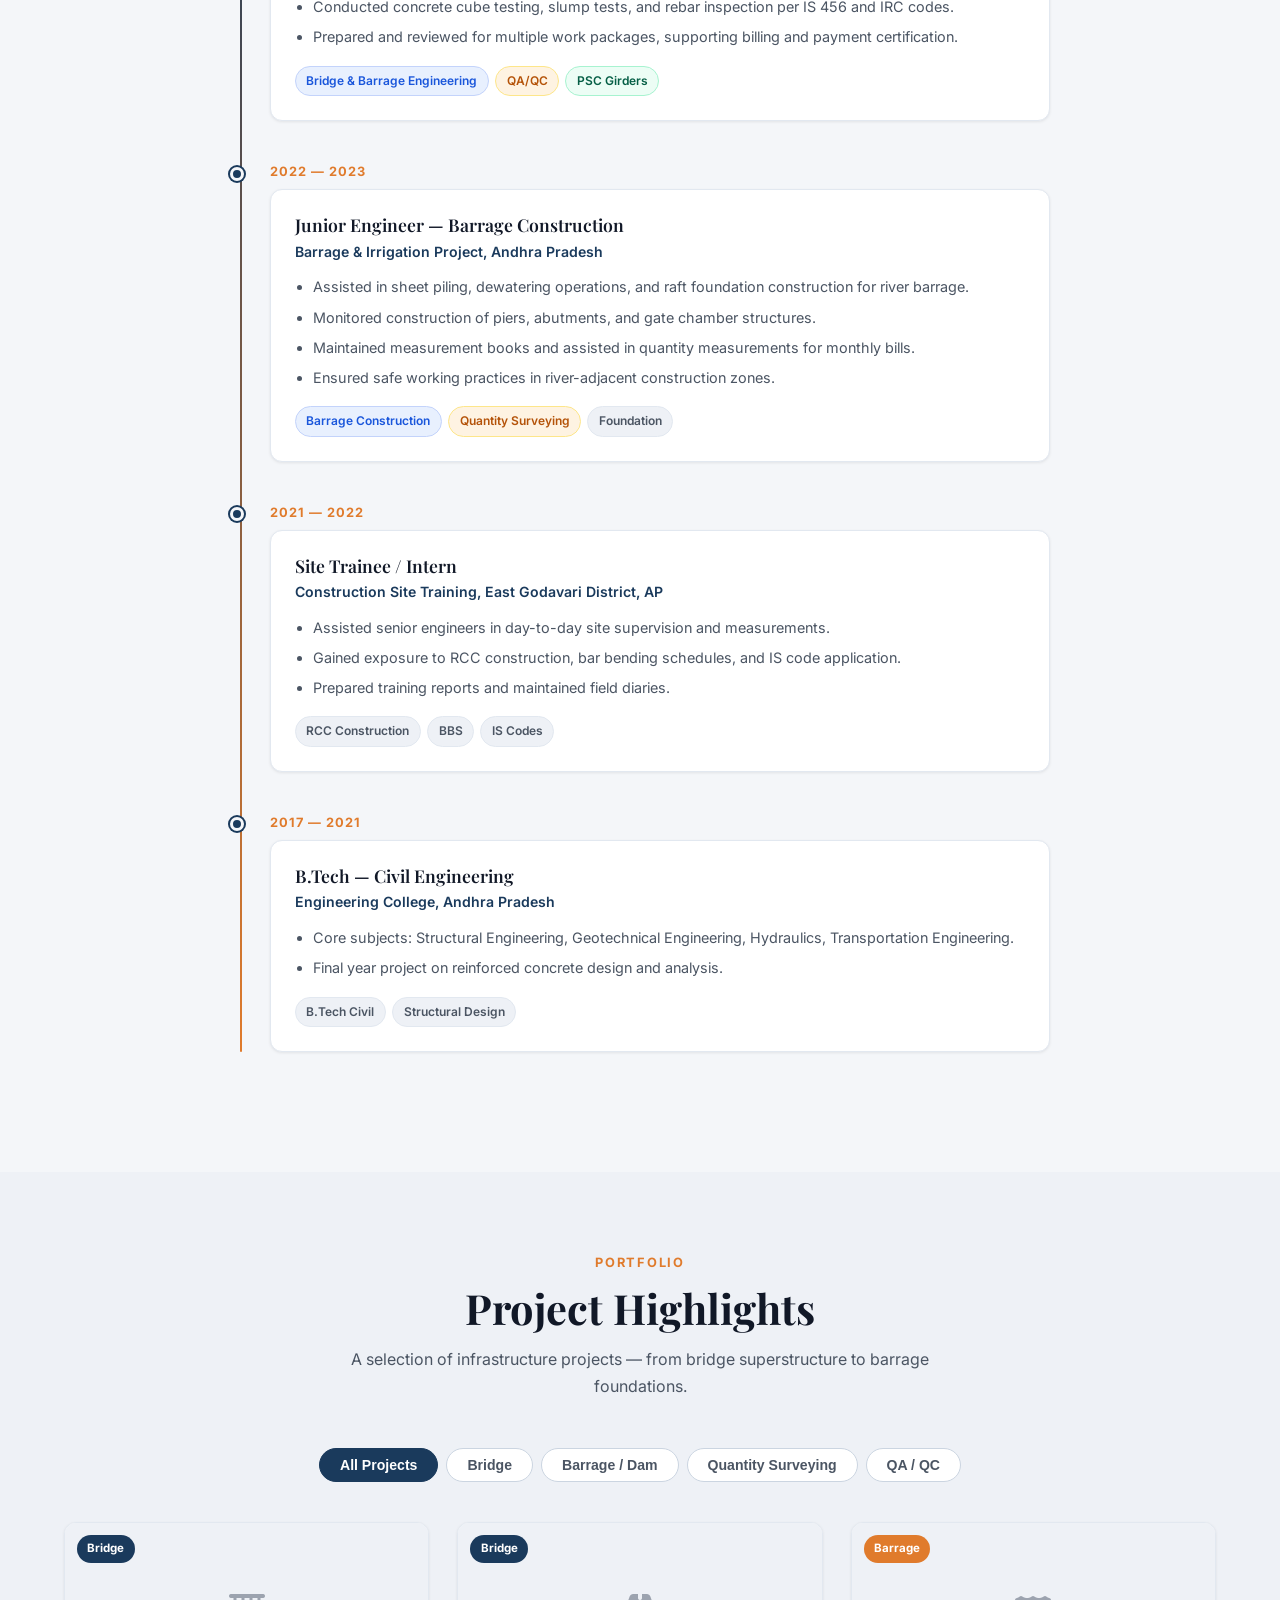
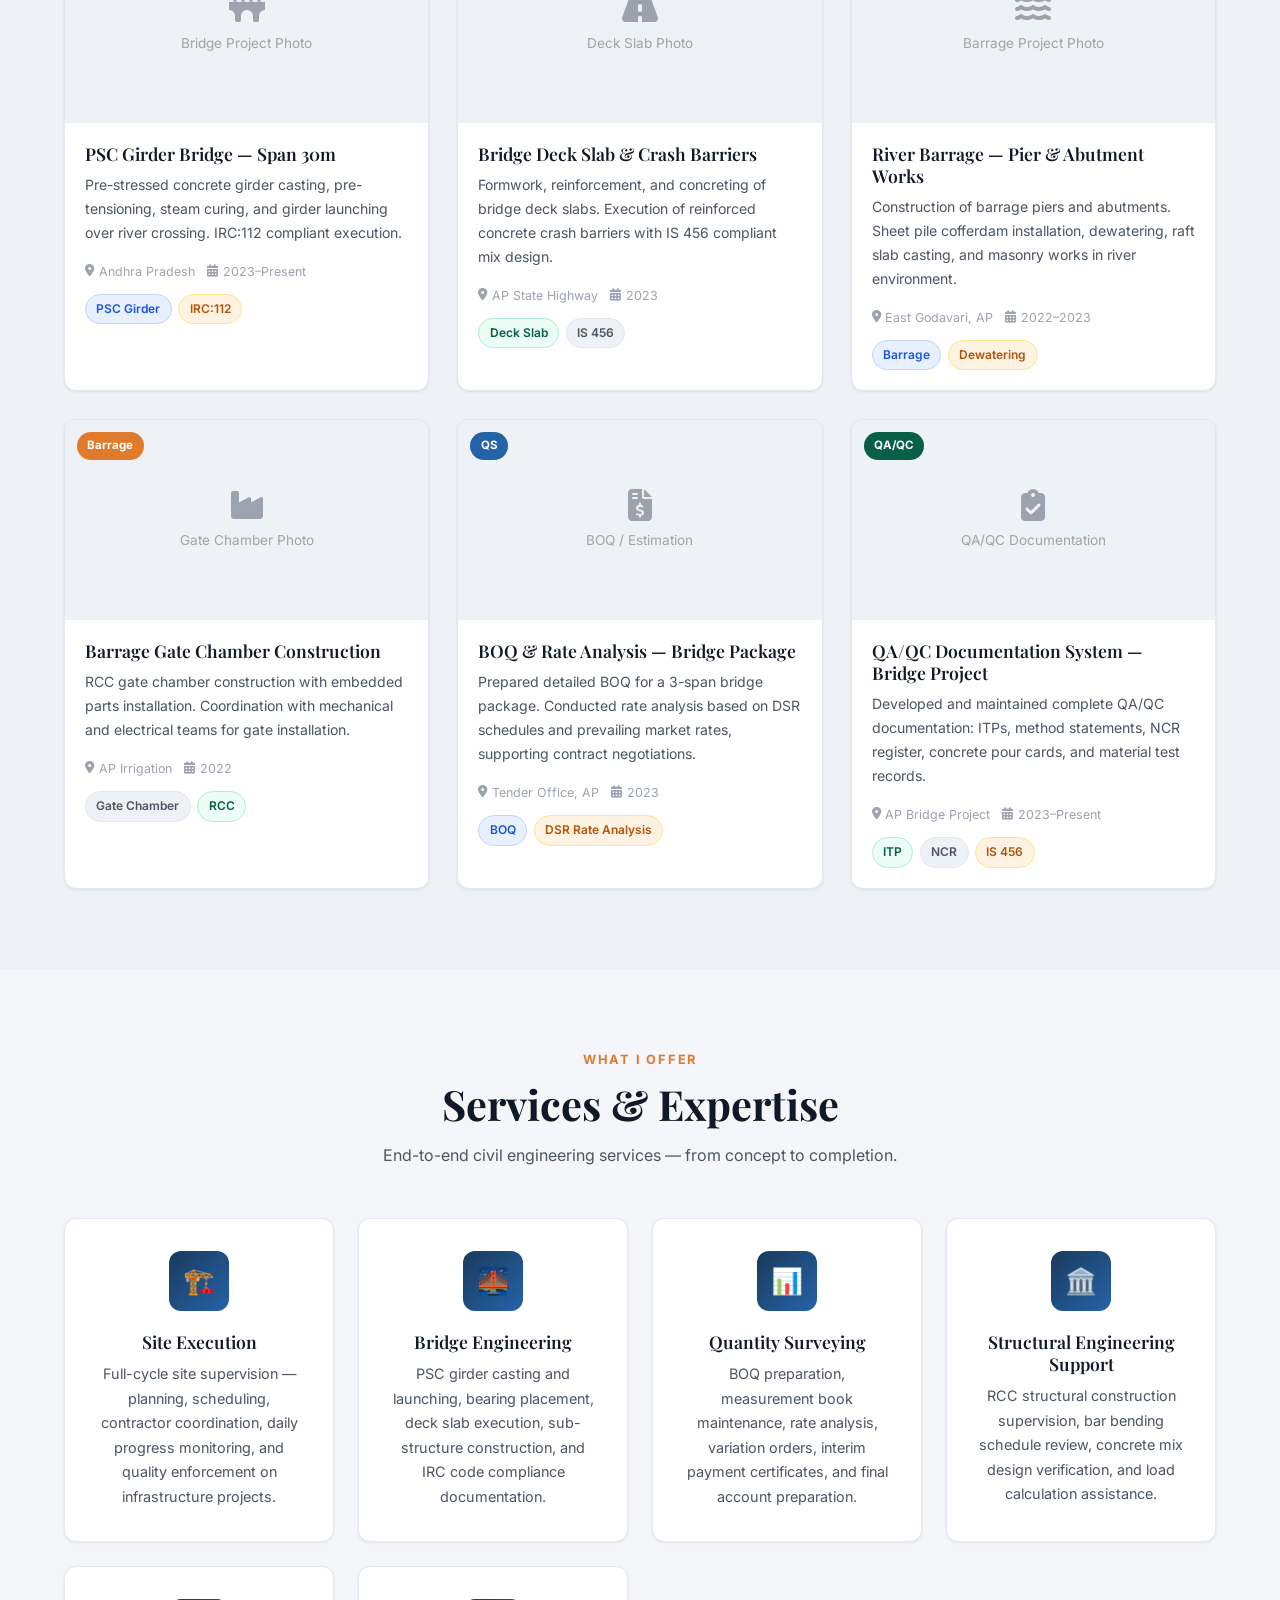
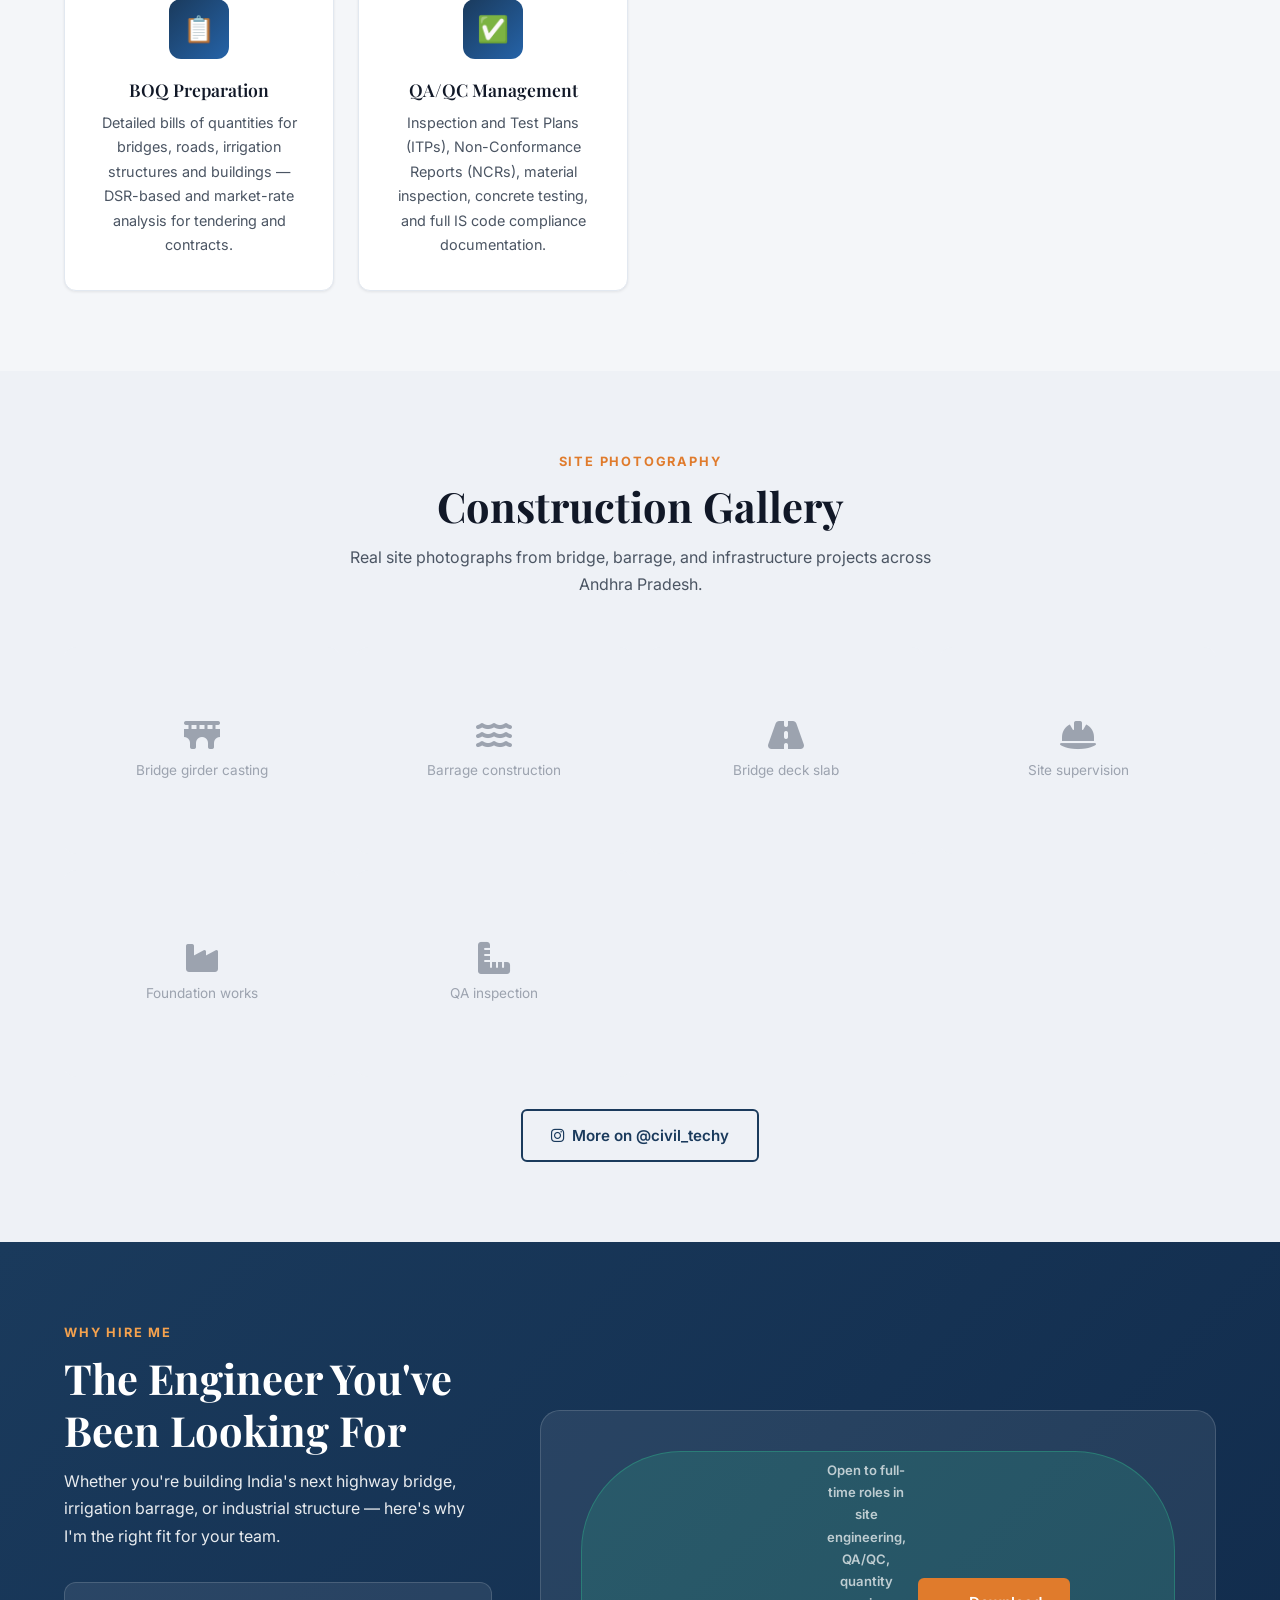
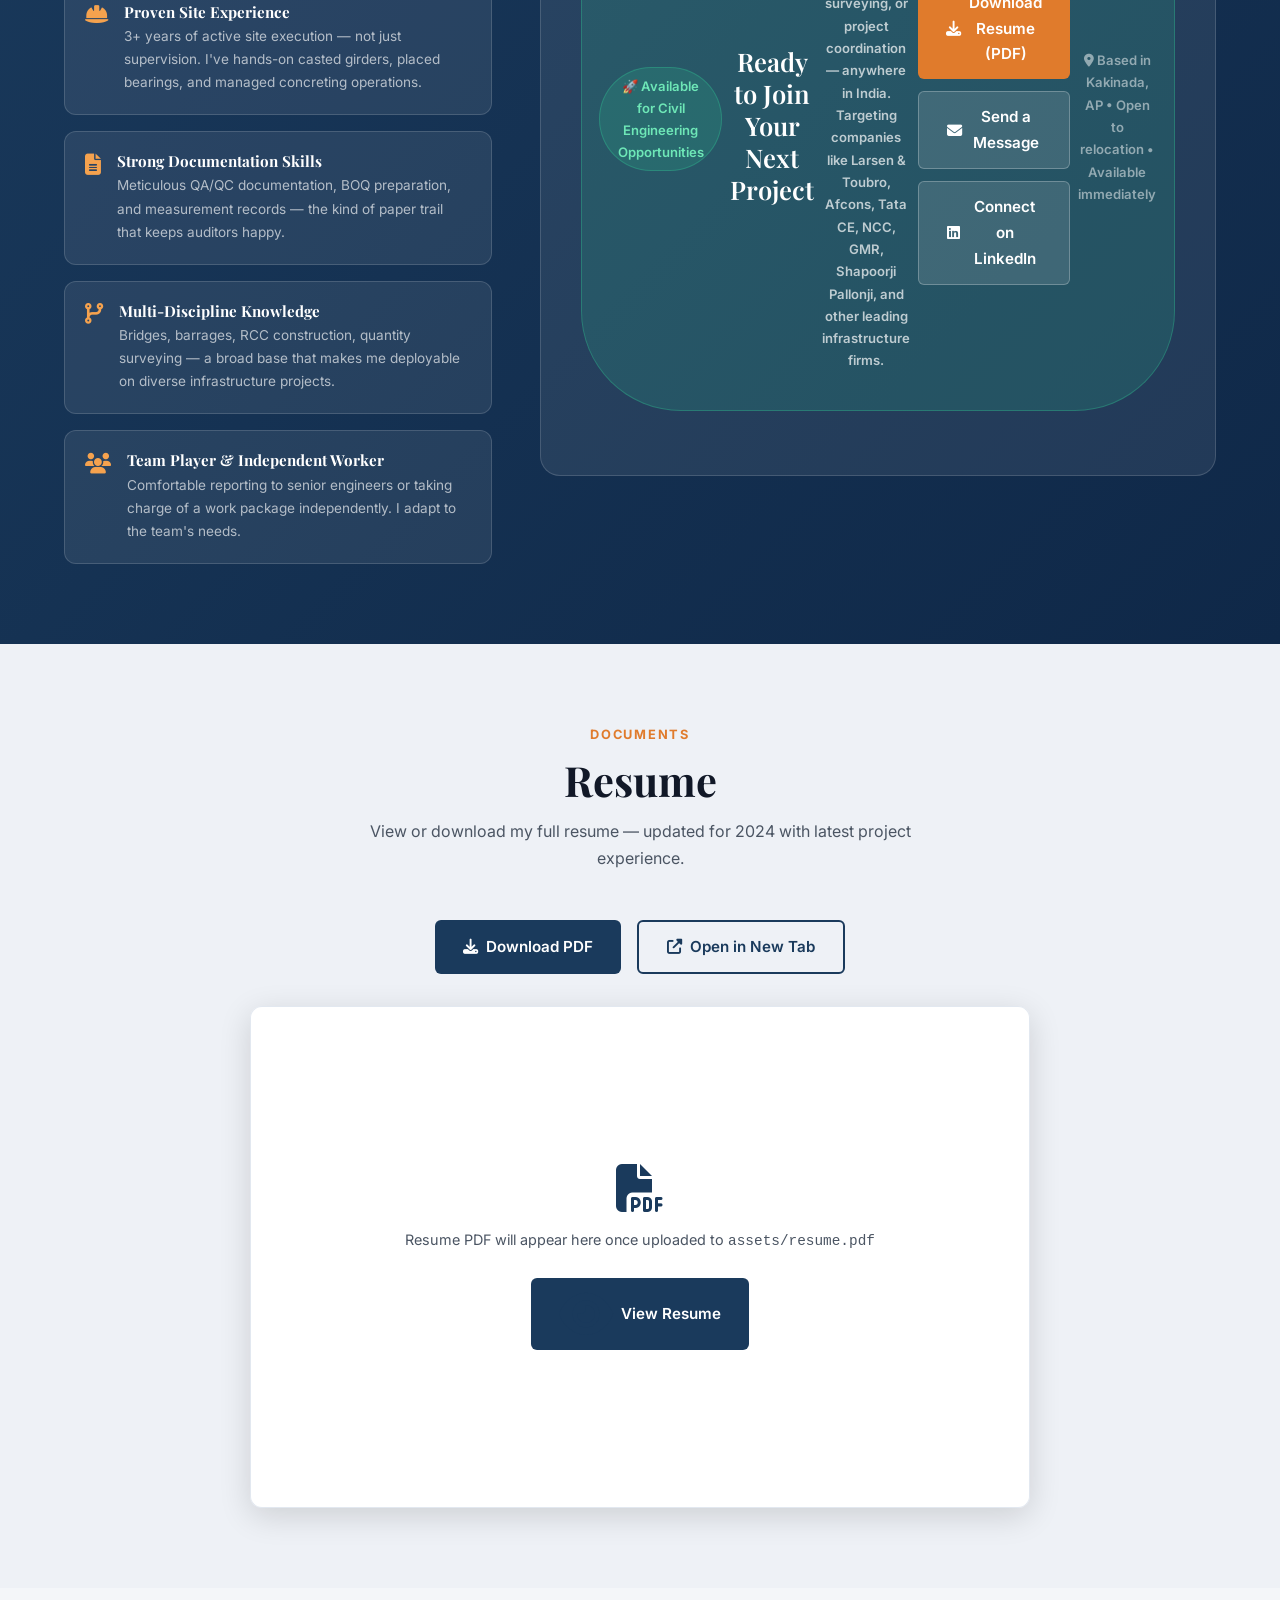
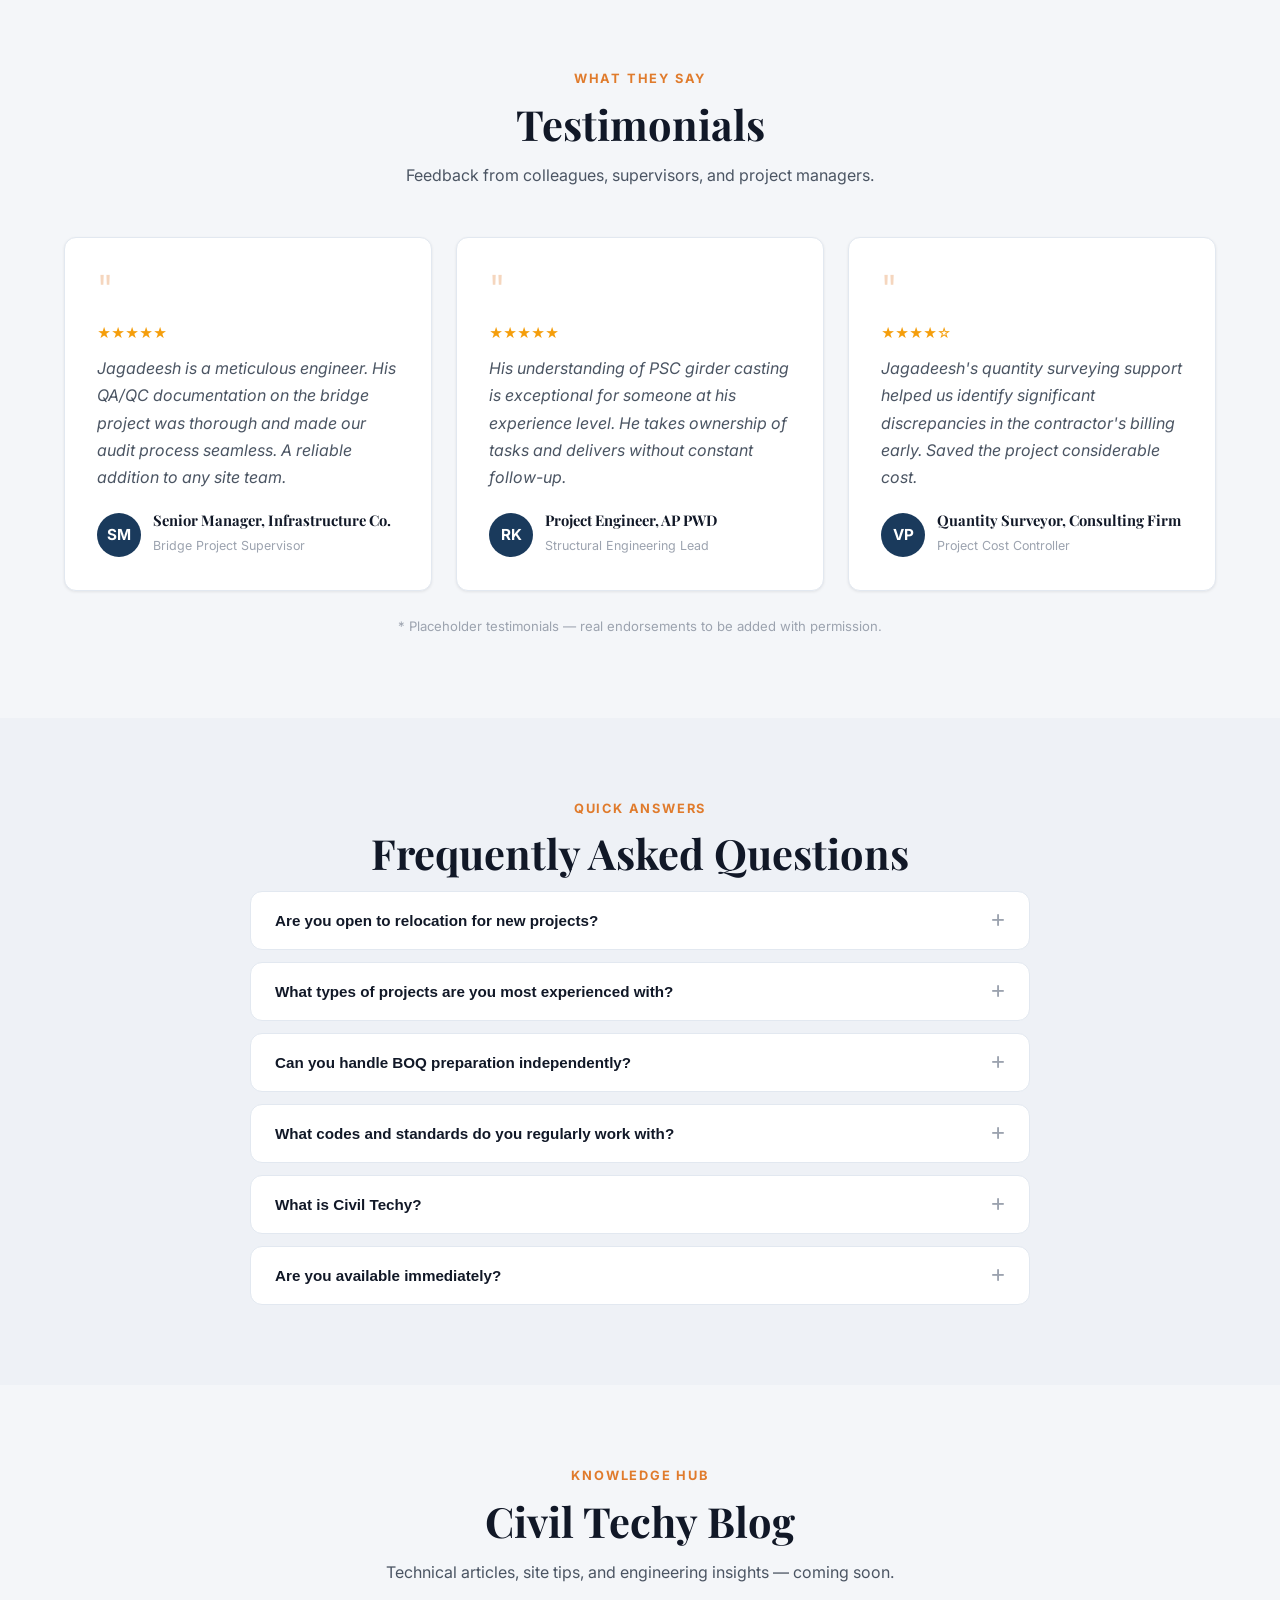
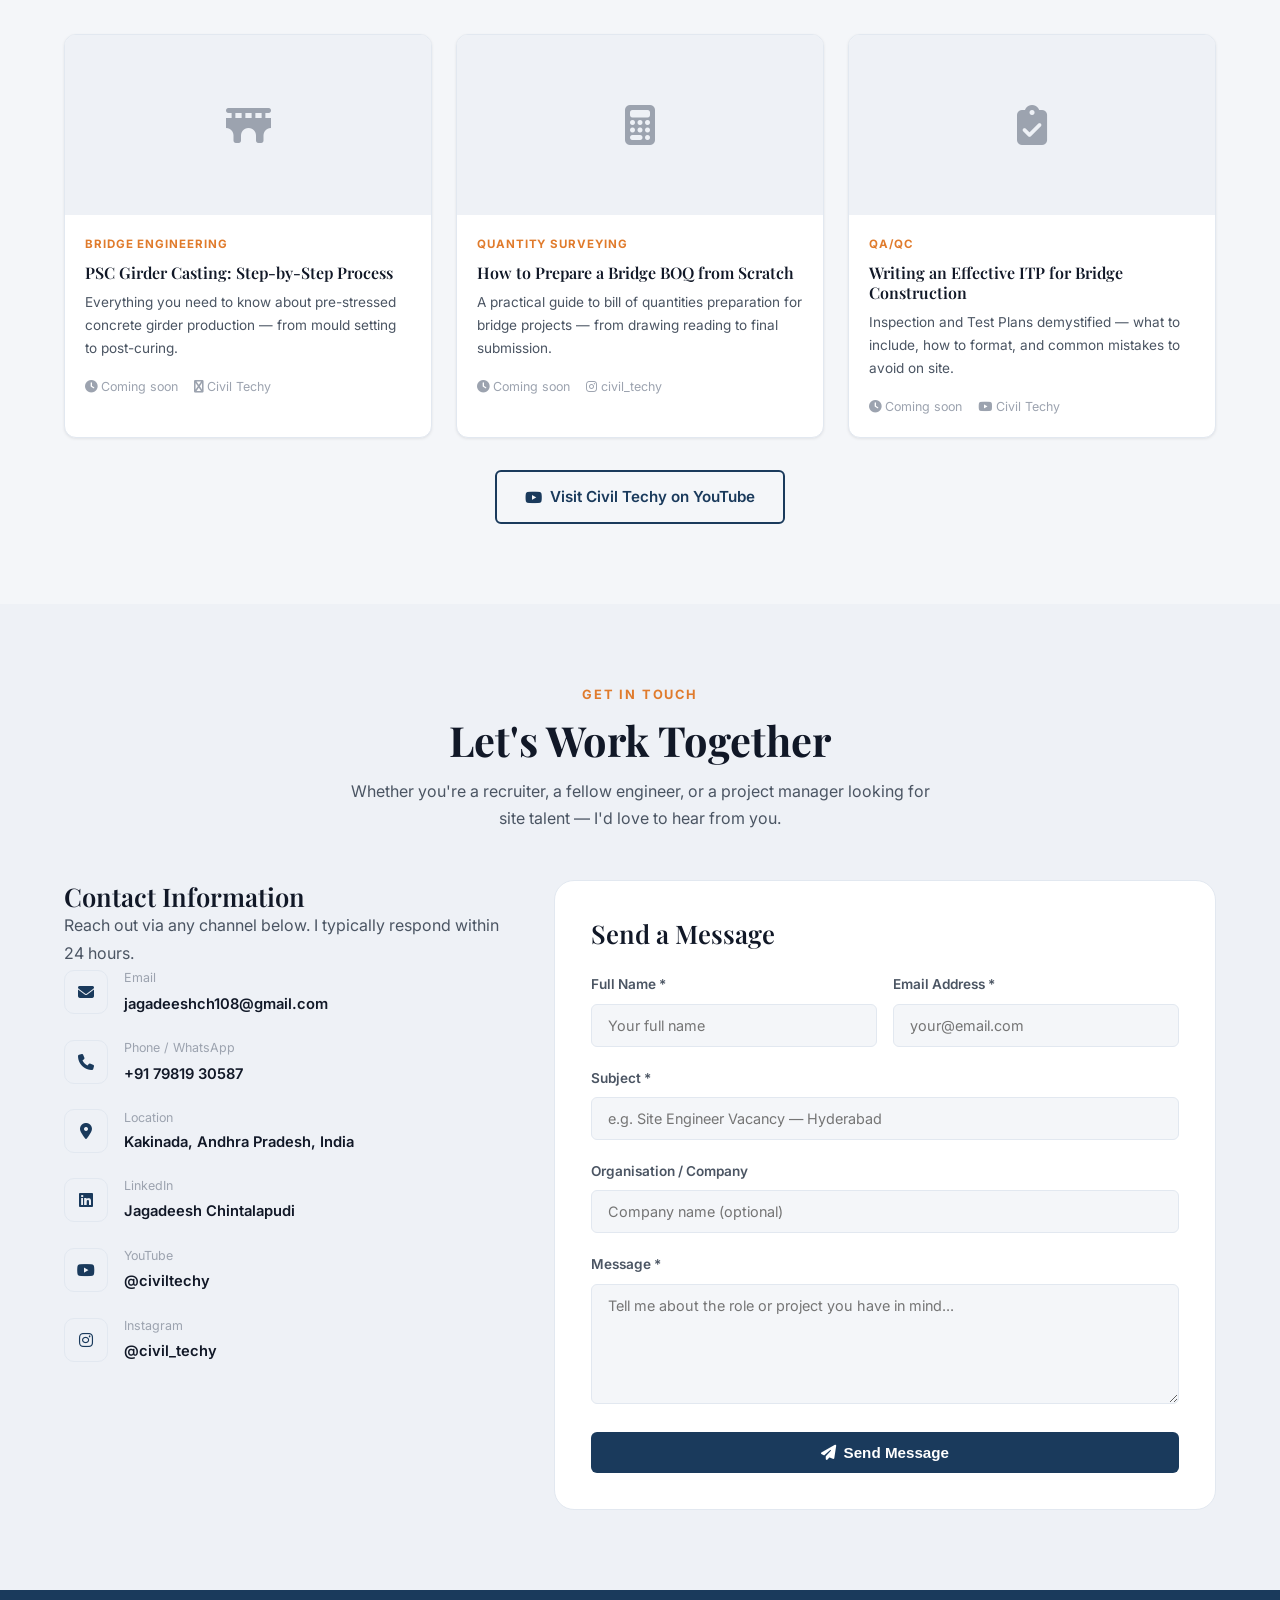
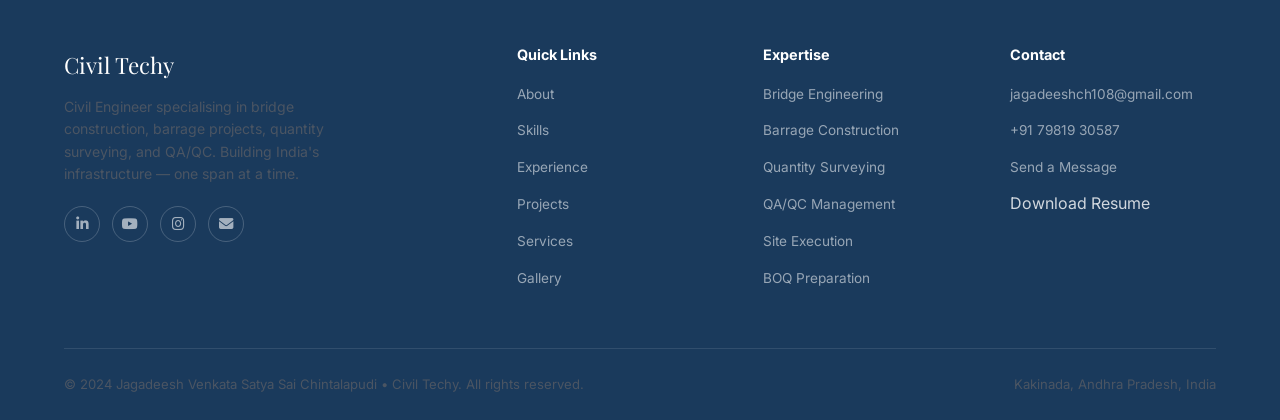
==== commit bdc7c876: "Update index.html" ====
--- a/index.html
+++ b/index.html
@@ -214,7 +214,7 @@
           I am Jagadeesh Venkata Satya Sai Chintalapudi, a dedicated Civil Engineer with 3+ years of hands-on site experience in bridge, barrage & Buildings, quantity surveying, and QA/QC documentation.
         </p>
         <p>
-          My career has been shaped by complex infrastructure projects — from casting pre-stressed concrete bridge girders to executing river barrage construction in challenging terrain. I bring sharp technical knowledge, meticulous documentation habits, and a drive to deliver every project on time and to specification.
+          My career has been shaped by complex infrastructure projects — bridge, barrage & infrastructure execution | Skilled in BOQ, site supervision & quantity control in challenging terrain. I bring sharp technical knowledge, meticulous documentation habits, and a drive to deliver every project on time and to specification.
         </p>
         <p style="margin-top:.75rem;">
           Outside the site, I run <strong>Civil Techy</strong> — a YouTube and Instagram channel where I share civil engineering knowledge, site experiences, and technical content to help the next generation of engineers.
@@ -225,21 +225,21 @@
             <i class="fas fa-bridge ah-icon"></i>
             <div class="ah-text">
               <h5>Bridge Engineering</h5>
-              <p>PSC girder casting, launching, bearing placement</p>
+              <p>PSC girder casting, launching, bearing placement,Piercap & Piers, Foundation</p>
             </div>
           </div>
           <div class="about-highlight">
             <i class="fas fa-water ah-icon"></i>
             <div class="ah-text">
               <h5>Barrage Construction</h5>
-              <p>River control structures, sheet piling, dewatering</p>
+              <p>Retaining Walls, Cutoff walls, Bodywall, Sill Beam, Gate Embedded Parts Erection</p>
             </div>
           </div>
           <div class="about-highlight">
             <i class="fas fa-calculator ah-icon"></i>
             <div class="ah-text">
               <h5>Quantity Surveying</h5>
-              <p>BOQ preparation, rate analysis, cost estimation</p>
+              <p>Quantity Takeoffs, Preparation & Verifying Bills</p>
             </div>
           </div>
           <div class="about-highlight">
@@ -298,7 +298,7 @@
           <div class="skill-bar"><div class="skill-fill" data-pct="88"></div></div>
         </div>
         <div class="skill-item">
-          <div class="skill-header"><span>Pile Foundation</span><span>80%</span></div>
+          <div class="skill-header"><span>Raft Foundation</span><span>80%</span></div>
           <div class="skill-bar"><div class="skill-fill" data-pct="80"></div></div>
         </div>
       </div>
@@ -307,15 +307,15 @@
       <div class="card skill-category" data-aos="fade-up" data-aos-delay="100">
         <h4><i class="fas fa-calculator" style="color:var(--accent);margin-right:.5rem;"></i>Quantity Surveying</h4>
         <div class="skill-item">
-          <div class="skill-header"><span>BOQ Preparation</span><span>88%</span></div>
+          <div class="skill-header"><span>Quantity Takeoffs</span><span>80%</span></div>
           <div class="skill-bar"><div class="skill-fill" data-pct="88"></div></div>
         </div>
         <div class="skill-item">
-          <div class="skill-header"><span>Rate Analysis</span><span>85%</span></div>
+          <div class="skill-header"><span>SubContractor billing</span><span>80%</span></div>
           <div class="skill-bar"><div class="skill-fill" data-pct="85"></div></div>
         </div>
         <div class="skill-item">
-          <div class="skill-header"><span>Cost Estimation</span><span>82%</span></div>
+          <div class="skill-header"><span>Bill Preparation & Verification</span><span>82%</span></div>
           <div class="skill-bar"><div class="skill-fill" data-pct="82"></div></div>
         </div>
         <div class="skill-item">
@@ -361,7 +361,7 @@
           <div class="skill-bar"><div class="skill-fill" data-pct="72"></div></div>
         </div>
         <div class="skill-item">
-          <div class="skill-header"><span>STAAD.Pro (Basics)</span><span>60%</span></div>
+          <div class="skill-header"><span>STAAD.Pro (Basics)</span><span>40%</span></div>
           <div class="skill-bar"><div class="skill-fill" data-pct="60"></div></div>
         </div>
       </div>
@@ -387,19 +387,19 @@
       <!-- Current role -->
       <div class="timeline-item">
         <div class="timeline-dot accent"></div>
-        <div class="timeline-date">2023 — Present</div>
+        <div class="timeline-date">Feb 2024 — April 2026</div>
         <div class="timeline-card">
-          <h4>Site Engineer — Bridge &amp; Infrastructure</h4>
-          <div class="org">Major Infrastructure Project, Andhra Pradesh</div>
+          <h4> Junior Engineer — Bridge &amp; Barrage</h4>
+          <div class="org">Belthangady Lift Irrigation Project, Karnataka</div>
           <ul>
             <li>Supervised casting of PSC bridge girders — from pre-tensioning to concrete pouring and de-moulding — ensuring compliance with IRC:112 standards.</li>
             <li>Coordinated bearing placement and girder launching operations across multiple bridge spans.</li>
             <li>Maintained QA/QC documentation including ITPs, NCRs, and daily site inspection reports.</li>
             <li>Conducted concrete cube testing, slump tests, and rebar inspection per IS 456 and IRC codes.</li>
-            <li>Prepared and reviewed BOQ for multiple work packages, supporting billing and payment certification.</li>
+            <li>Prepared and reviewed for multiple work packages, supporting billing and payment certification.</li>
           </ul>
           <div class="timeline-tags">
-            <span class="tag blue">Bridge Engineering</span>
+            <span class="tag blue">Bridge & Barrage Engineering</span>
             <span class="tag amber">QA/QC</span>
             <span class="tag green">PSC Girders</span>
           </div>
